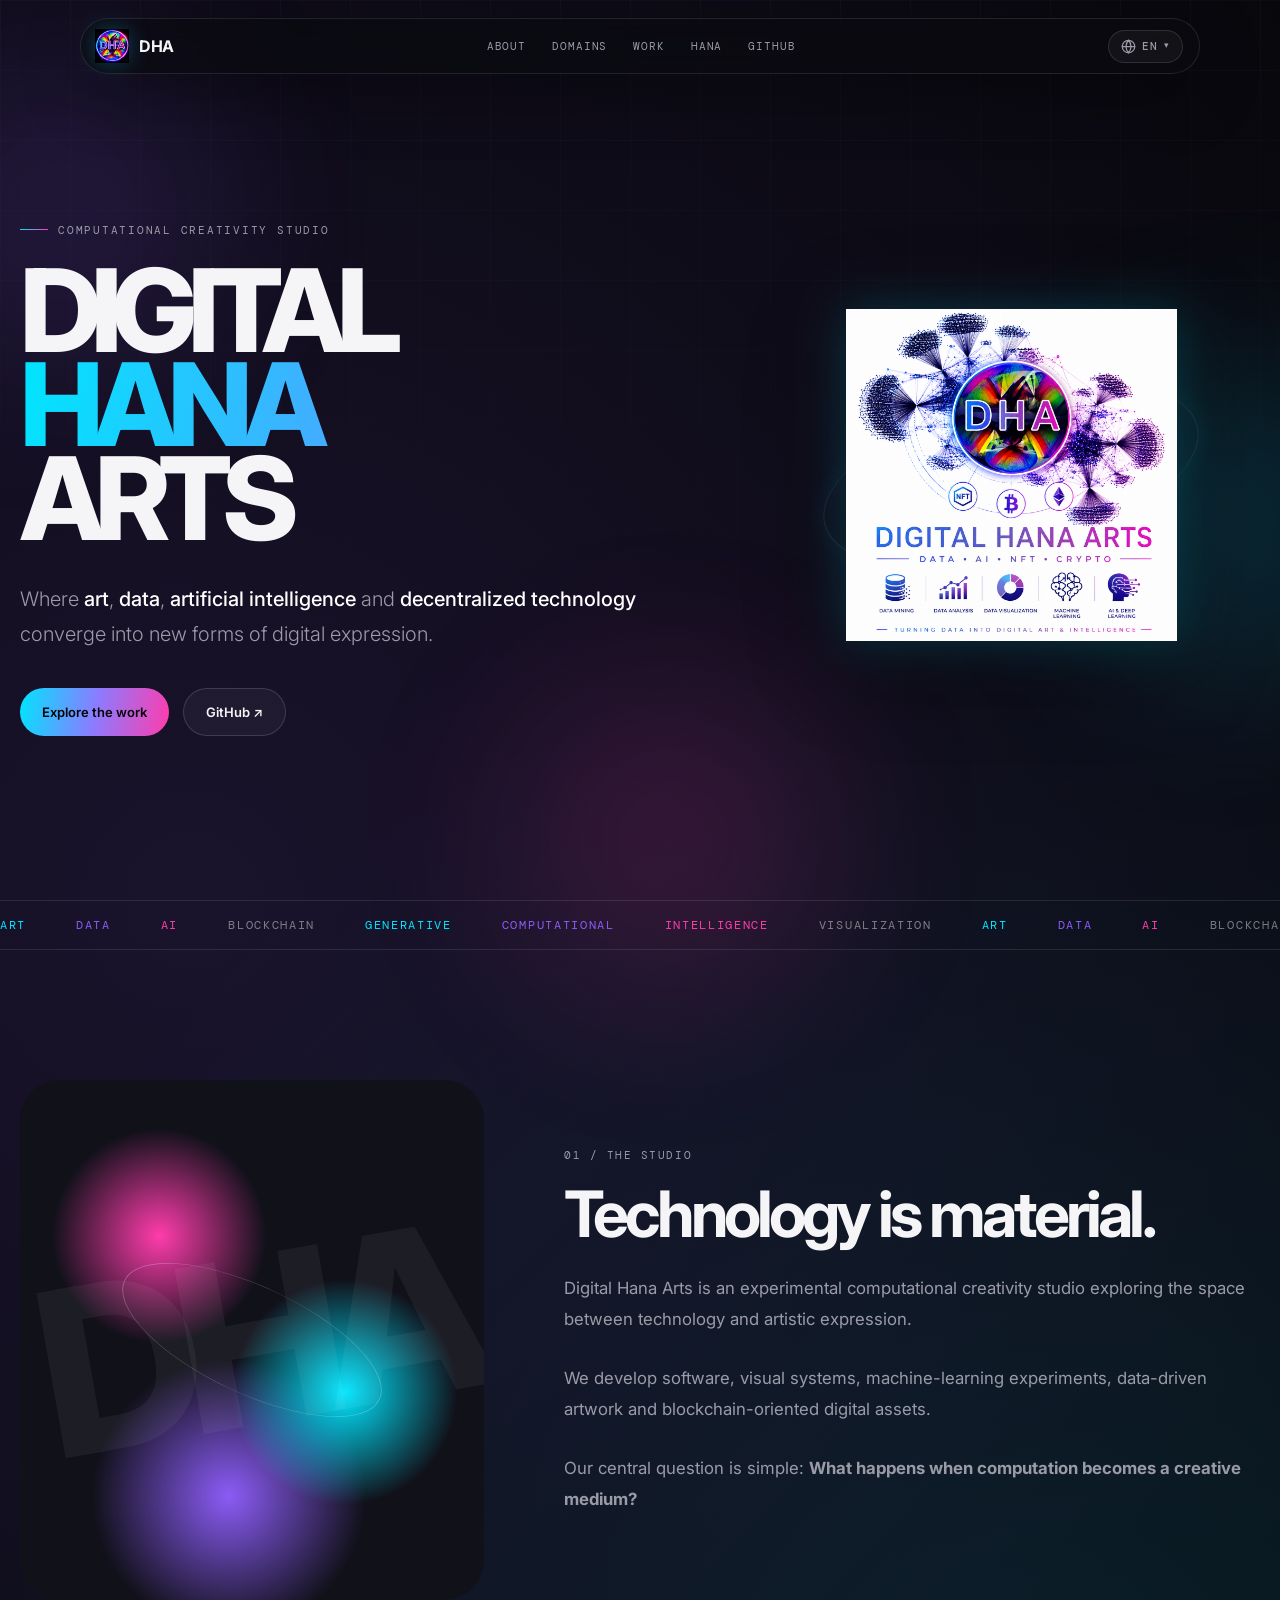
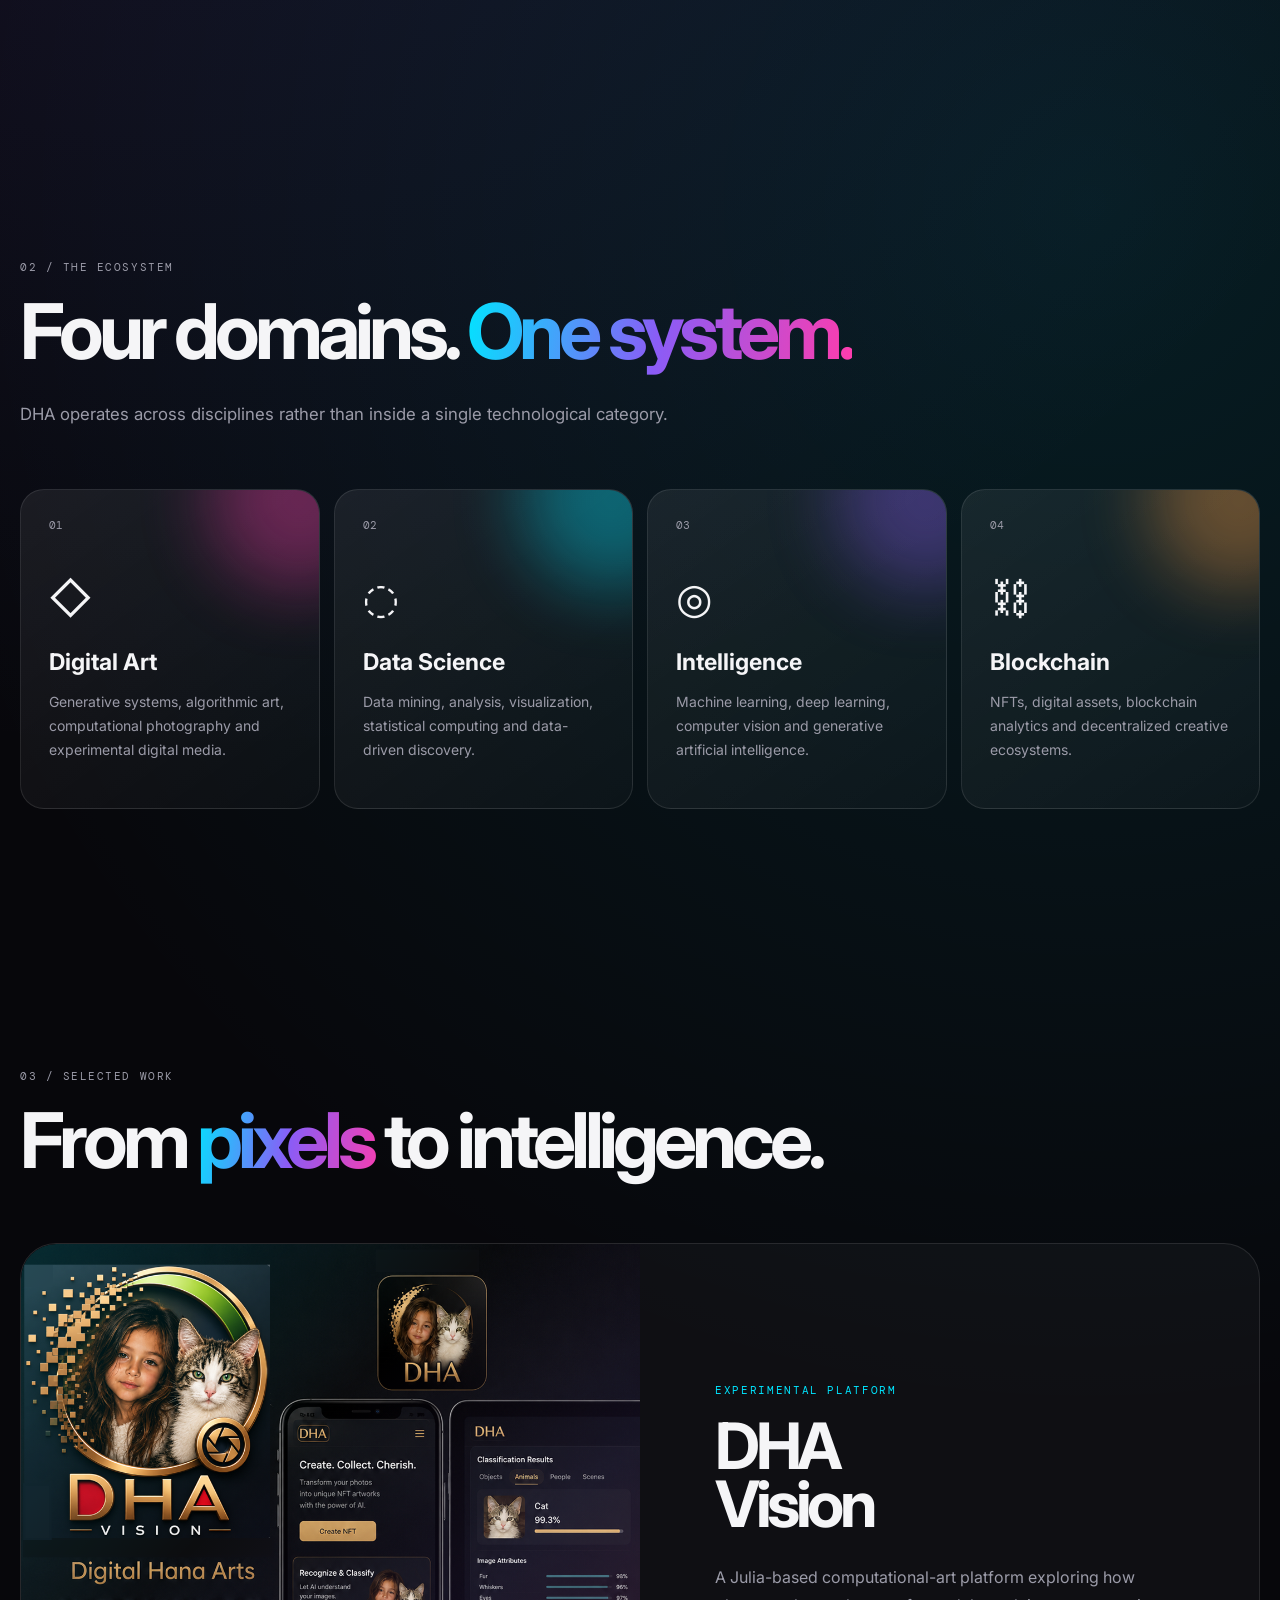
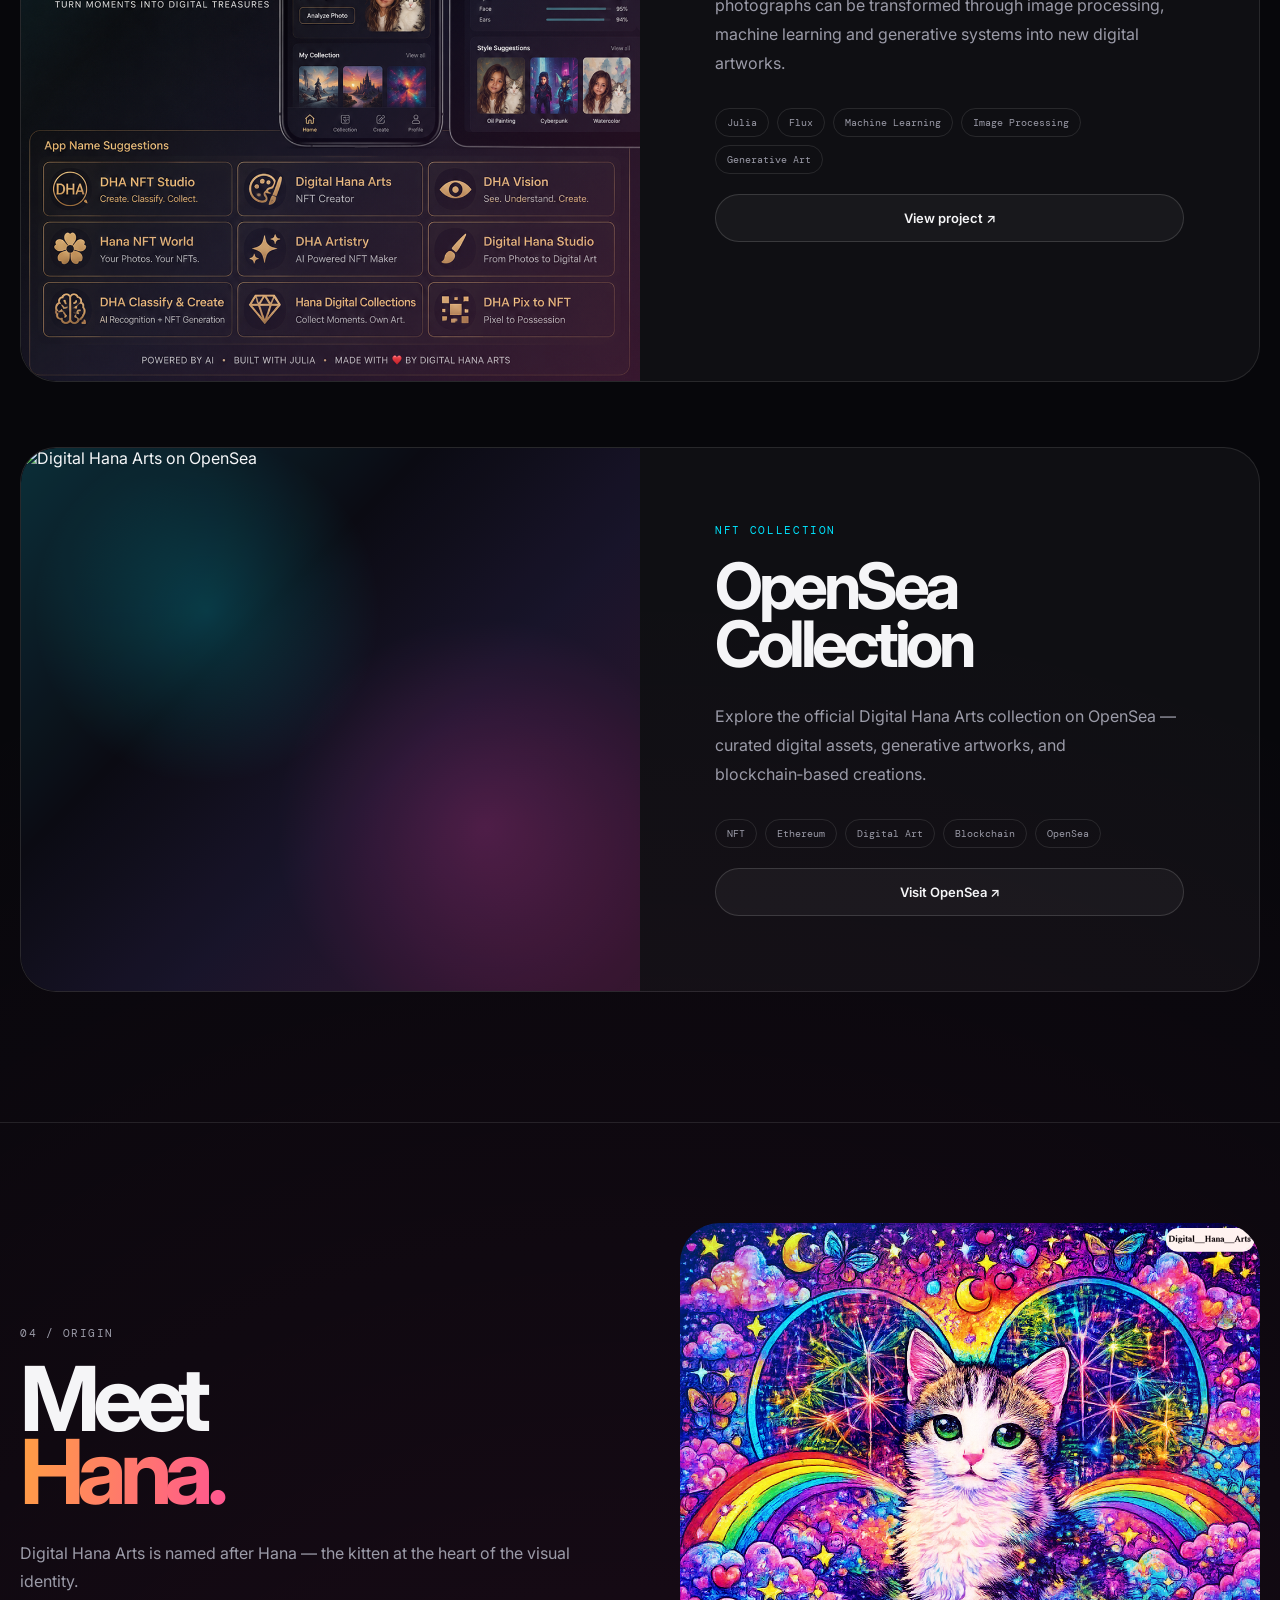
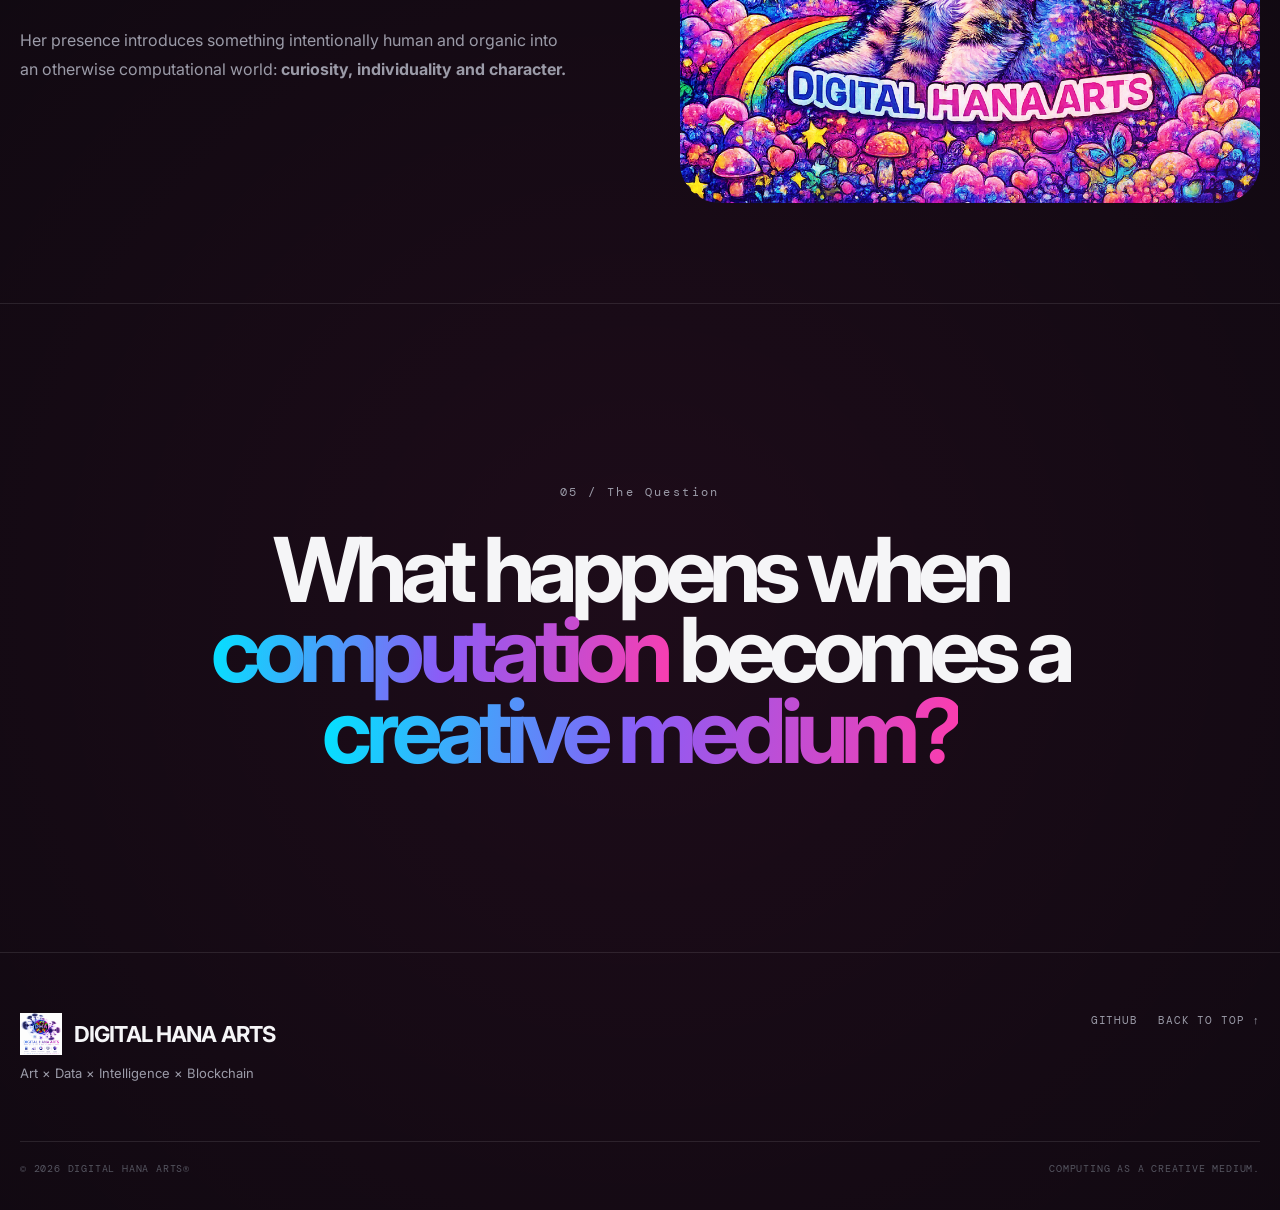
==== index.html @ 88afd53d "Update index.html" ====
<!DOCTYPE html>

<html lang="en">

<head>

    <meta charset="UTF-8">

    <meta
        name="viewport"
        content="width=device-width, initial-scale=1.0"
    >

    <meta
        name="description"
        content="Digital__Hana__Arts® — Computational creativity at the intersection of art, data, artificial intelligence and blockchain."
    >

    <meta
        name="theme-color"
        content="#07070b"
    >

    <meta
        property="og:title"
        content="Digital__Hana__Arts®"
    >

    <meta
        property="og:description"
        content="Art × Data × Intelligence × Blockchain"
    >

    <meta
        property="og:type"
        content="website"
    >

    <meta
        property="og:image"
        content="assets/DHA_logo.png"
    >

    <title>
        Digital__Hana__Arts® — Art × Data × Intelligence
    </title>


    <!-- =====================================================
         FONTS
    ====================================================== -->

    <link
        rel="preconnect"
        href="https://fonts.googleapis.com"
    >

    <link
        rel="preconnect"
        href="https://fonts.gstatic.com"
        crossorigin
    >

    <link
        href="https://fonts.googleapis.com/css2?family=DM+Mono:wght@300;400;500&family=Inter:wght@300;400;500;600;700;800&display=swap"
        rel="stylesheet"
    >


    <style>

        /* =====================================================
           DHA — GLOBAL
        ====================================================== */

        :root {

            --bg: #07070b;
            --bg-soft: #0d0d14;

            --text: #f5f5f7;
            --muted: #9b9ba8;

            --line:
                rgba(255,255,255,.10);

            --cyan: #00e5ff;
            --violet: #8b5cf6;
            --pink: #ff3cac;
            --orange: #ff9f43;

            --radius: 24px;

            --max-width: 1240px;

        }


        * {
            box-sizing: border-box;
        }


        html {
            scroll-behavior: smooth;
        }


        body {

            margin: 0;
            padding: 0;

            background:

                radial-gradient(
                    circle at 15% 15%,
                    rgba(139,92,246,.14),
                    transparent 28%
                ),

                radial-gradient(
                    circle at 85% 30%,
                    rgba(0,229,255,.10),
                    transparent 28%
                ),

                radial-gradient(
                    circle at 50% 90%,
                    rgba(255,60,172,.09),
                    transparent 30%
                ),

                var(--bg);

            color: var(--text);

            font-family:
                "Inter",
                system-ui,
                -apple-system,
                BlinkMacSystemFont,
                "Segoe UI",
                sans-serif;

            overflow-x: hidden;

        }


        a {

            color: inherit;

            text-decoration: none;

        }


        ::selection {

            background: var(--pink);

            color: white;

        }


        /* =====================================================
           AMBIENT GRID
        ====================================================== */

        body::before {

            content: "";

            position: fixed;

            inset: 0;

            pointer-events: none;

            background-image:

                linear-gradient(
                    rgba(255,255,255,.025) 1px,
                    transparent 1px
                ),

                linear-gradient(
                    90deg,
                    rgba(255,255,255,.025) 1px,
                    transparent 1px
                );

            background-size:
                70px 70px;

            mask-image:
                linear-gradient(
                    to bottom,
                    black,
                    transparent 80%
                );

            z-index: -3;

        }


        /* =====================================================
           FLOATING LIGHT
        ====================================================== */

        .orb {

            position: fixed;

            width: 320px;
            height: 320px;

            border-radius: 50%;

            filter: blur(90px);

            opacity: .15;

            pointer-events: none;

            z-index: -2;

        }


        .orb.one {

            background: var(--violet);

            top: 5%;
            left: -100px;

            animation:
                floatOne 14s ease-in-out infinite;

        }


        .orb.two {

            background: var(--cyan);

            top: 40%;
            right: -120px;

            animation:
                floatTwo 18s ease-in-out infinite;

        }


        .orb.three {

            background: var(--pink);

            bottom: -100px;
            left: 40%;

            animation:
                floatThree 16s ease-in-out infinite;

        }


        @keyframes floatOne {

            0%, 100% {
                transform:
                    translate(0, 0);
            }

            50% {
                transform:
                    translate(100px, 80px);
            }

        }


        @keyframes floatTwo {

            0%, 100% {
                transform:
                    translate(0, 0);
            }

            50% {
                transform:
                    translate(-80px, -60px);
            }

        }


        @keyframes floatThree {

            0%, 100% {
                transform:
                    translate(0, 0);
            }

            50% {
                transform:
                    translate(60px, -80px);
            }

        }


        /* =====================================================
           NAVIGATION
        ====================================================== */

        nav {

            position: fixed;

            top: 18px;
            left: 50%;

            transform:
                translateX(-50%);

            width:
                min(
                    calc(100% - 32px),
                    1120px
                );

            display: flex;

            align-items: center;

            gap: 16px;

            padding:
                10px 16px 10px 14px;

            background:
                rgba(10,10,16,.72);

            border:
                1px solid
                rgba(255,255,255,.10);

            backdrop-filter:
                blur(22px);

            -webkit-backdrop-filter:
                blur(22px);

            border-radius:
                999px;

            z-index: 1000;

            box-shadow:
                0 20px 60px
                rgba(0,0,0,.35);

        }


        .nav-brand {

            display: flex;

            align-items: center;

            gap: 10px;

            font-weight: 700;

            letter-spacing:
                -.02em;

            margin-right: auto;   /* pushes brand left, others right */

        }


        .nav-logo {

            width: 34px;
            height: 34px;

            object-fit: contain;

            display: block;

            filter:
                drop-shadow(
                    0 0 10px
                    rgba(0,229,255,.25)
                );

            transition:
                transform .25s ease,
                filter .25s ease;

        }


        .nav-brand:hover
        .nav-logo {

            transform:
                scale(1.08);

            filter:
                drop-shadow(
                    0 0 16px
                    rgba(0,229,255,.45)
                );

        }


        .nav-links {

            display: flex;

            gap: 26px;

            font-family:
                "DM Mono",
                monospace;

            font-size: 11px;

            letter-spacing: .08em;

            text-transform: uppercase;

            color: var(--muted);

        }


        .nav-links a {

            transition:
                color .25s ease,
                transform .25s ease;

        }


        .nav-links a:hover {

            color: white;

            transform:
                translateY(-1px);

        }


        /* ----- Language Switcher ----- */

        .nav-actions {

            display: flex;

            align-items: center;

            gap: 10px;

            margin-left: auto;   /* push to the right */

        }


        .language-switch {

            position: relative;

            display: inline-block;

        }


        .lang-toggle {

            position: absolute;

            opacity: 0;

            width: 0;

            height: 0;

            pointer-events: none;

        }


        .lang-button {

            display: flex;

            align-items: center;

            gap: 6px;

            cursor: pointer;

            padding: 8px 12px;

            border-radius: 999px;

            border: 1px solid rgba(255,255,255,.12);

            background: rgba(255,255,255,.04);

            font-family: "DM Mono", monospace;

            font-size: 11px;

            letter-spacing: .08em;

            color: var(--muted);

            transition:
                border-color .25s ease,
                color .25s ease,
                background .25s ease;

            user-select: none;

        }


        .lang-button:hover {

            border-color: rgba(255,255,255,.28);

            color: white;

            background: rgba(255,255,255,.08);

        }


        .globe-icon {

            width: 15px;

            height: 15px;

            stroke: currentColor;

        }


        .current-lang {

            font-weight: 500;

        }


        .caret {

            font-size: 9px;

            transform: translateY(-1px);

            transition: transform .2s ease;

        }


        .lang-dropdown {

            position: absolute;

            top: calc(100% + 10px);

            right: 0;

            min-width: 160px;

            background: rgba(13,13,20,.95);

            border: 1px solid rgba(255,255,255,.12);

            border-radius: 16px;

            backdrop-filter: blur(20px);

            -webkit-backdrop-filter: blur(20px);

            padding: 8px;

            box-shadow: 0 20px 40px rgba(0,0,0,.45);

            opacity: 0;

            visibility: hidden;

            transform: translateY(-8px);

            transition:
                opacity .25s ease,
                transform .25s ease,
                visibility .25s;

            z-index: 1001;

        }


        .lang-option {

            display: block;

            padding: 10px 14px;

            font-family: "DM Mono", monospace;

            font-size: 11px;

            letter-spacing: .05em;

            color: var(--muted);

            border-radius: 10px;

            transition:
                background .2s ease,
                color .2s ease;

            white-space: nowrap;

        }


        .lang-option:hover {

            background: rgba(255,255,255,.08);

            color: white;

        }


        .lang-option.active {

            color: white;

            background: rgba(0,229,255,.12);

        }


        /* Show dropdown when checkbox is checked or on focus-within */

        .lang-toggle:checked ~ .lang-dropdown,

        .language-switch:focus-within .lang-dropdown {

            opacity: 1;

            visibility: visible;

            transform: translateY(0);

        }


        .lang-toggle:checked + .lang-button .caret {

            transform: translateY(-1px) rotate(180deg);

        }


        /* =====================================================
           CONTAINER
        ====================================================== */

        .container {

            width:
                min(
                    calc(100% - 40px),
                    var(--max-width)
                );

            margin:
                auto;

        }


        /* =====================================================
           HERO
        ====================================================== */

        .hero {

            min-height:
                100vh;

            display:
                flex;

            align-items:
                center;

            position:
                relative;

            padding:
                140px 0
                90px;

        }


        .hero-grid {

            display:
                grid;

            grid-template-columns:
                minmax(0, 1.15fr)
                minmax(320px, .85fr);

            gap:
                70px;

            align-items:
                center;

        }


        .eyebrow {

            display:
                inline-flex;

            align-items:
                center;

            gap:
                10px;

            font-family:
                "DM Mono",
                monospace;

            font-size:
                11px;

            letter-spacing:
                .16em;

            text-transform:
                uppercase;

            color:
                var(--muted);

            margin-bottom:
                26px;

        }


        .eyebrow::before {

            content: "";

            width:
                28px;

            height:
                1px;

            background:

                linear-gradient(
                    90deg,
                    var(--cyan),
                    var(--pink)
                );

        }


        .hero h1 {

            margin: 0;

            font-size:
                clamp(4rem, 9vw, 8.5rem);

            line-height:
                .82;

            letter-spacing:
                -.085em;

            font-weight:
                800;

        }


        .hero h1 span {

            display:
                block;

        }


        .hero h1 .gradient {

            background:

                linear-gradient(
                    100deg,
                    var(--cyan),
                    #7c7cff 35%,
                    var(--pink) 70%,
                    var(--orange)
                );

            background-size:
                250% auto;

            -webkit-background-clip:
                text;

            background-clip:
                text;

            color:
                transparent;

            animation:
                gradientMove 8s ease infinite;

        }


        @keyframes gradientMove {

            0%, 100% {
                background-position:
                    0% 50%;
            }

            50% {
                background-position:
                    100% 50%;
            }

        }


        .hero-copy {

            max-width:
                650px;

            margin-top:
                36px;

            color:
                var(--muted);

            font-size:
                clamp(1rem, 1.6vw, 1.25rem);

            line-height:
                1.75;

            font-weight:
                300;

        }


        .hero-copy strong {

            color:
                white;

            font-weight:
                500;

        }


        .hero-actions {

            display:
                flex;

            gap:
                14px;

            margin-top:
                36px;

            flex-wrap:
                wrap;

        }


        .button {

            display:
                inline-flex;

            align-items:
                center;

            justify-content:
                center;

            min-height:
                48px;

            padding:
                0 22px;

            border-radius:
                999px;

            border:
                1px solid
                rgba(255,255,255,.14);

            font-size:
                13px;

            font-weight:
                600;

            transition:
                transform .25s ease,
                border-color .25s ease,
                background .25s ease;

        }


        .button:hover {

            transform:
                translateY(-3px);

            border-color:
                rgba(255,255,255,.35);

        }


        .button.primary {

            color:
                #050507;

            background:

                linear-gradient(
                    100deg,
                    var(--cyan),
                    #8b7cff,
                    var(--pink)
                );

            border:
                none;

        }


        .button.secondary {

            background:
                rgba(255,255,255,.04);

        }


        /* =====================================================
           HERO LOGO
        ====================================================== */

        .hero-art {

            min-height:
                520px;

            position:
                relative;

            display:
                flex;

            align-items:
                center;

            justify-content:
                center;

        }


        .hero-logo-wrapper {

            position:
                relative;

            width:
                min(
                    460px,
                    78vw
                );

            aspect-ratio:
                1;

            display:
                grid;

            place-items:
                center;

        }


        .hero-logo-wrapper::before {

            content: "";

            position:
                absolute;

            width:
                78%;

            height:
                78%;

            border-radius:
                50%;

            background:

                radial-gradient(
                    circle,
                    rgba(0,229,255,.18),
                    rgba(139,92,246,.10) 40%,
                    transparent 70%
                );

            filter:
                blur(35px);

            animation:
                logoGlow 7s ease-in-out infinite;

        }


        .hero-logo-wrapper::after {

            content: "";

            position:
                absolute;

            inset:
                8%;

            border:
                1px solid
                rgba(255,255,255,.10);

            border-radius:
                50%;

            transform:
                rotate(-15deg)
                scaleY(.42);

            box-shadow:

                0 0 40px
                rgba(0,229,255,.08),

                inset 0 0 30px
                rgba(255,255,255,.025);

            animation:
                logoOrbit 12s linear infinite;

        }


        .hero-logo {

            position:
                relative;

            z-index:
                3;

            width:
                72%;

            height:
                72%;

            object-fit:
                contain;

            display:
                block;

            filter:

                drop-shadow(
                    0 0 25px
                    rgba(0,229,255,.20)
                )

                drop-shadow(
                    0 20px 45px
                    rgba(0,0,0,.45)
                );

            animation:
                logoFloat 7s ease-in-out infinite;

            transition:
                transform .5s ease,
                filter .5s ease;

        }


        .hero-logo-wrapper:hover
        .hero-logo {

            transform:
                scale(1.045);

            filter:

                drop-shadow(
                    0 0 35px
                    rgba(0,229,255,.35)
                )

                drop-shadow(
                    0 25px 55px
                    rgba(0,0,0,.50)
                );

        }


        @keyframes logoFloat {

            0%, 100% {

                transform:
                    translateY(0)
                    rotate(0deg);

            }

            50% {

                transform:
                    translateY(-12px)
                    rotate(1deg);

            }

        }


        @keyframes logoGlow {

            0%, 100% {

                transform:
                    scale(.92);

                opacity:
                    .65;

            }

            50% {

                transform:
                    scale(1.06);

                opacity:
                    1;

            }

        }


        @keyframes logoOrbit {

            0% {

                transform:
                    rotate(-15deg)
                    scaleY(.42);

            }

            50% {

                transform:
                    rotate(15deg)
                    scaleY(.42);

            }

            100% {

                transform:
                    rotate(-15deg)
                    scaleY(.42);

            }

        }


        /* =====================================================
           MARQUEE
        ====================================================== */

        .marquee {

            overflow:
                hidden;

            border-top:
                1px solid
                var(--line);

            border-bottom:
                1px solid
                var(--line);

            padding:
                16px 0;

            color:
                rgba(255,255,255,.45);

            font-family:
                "DM Mono",
                monospace;

            font-size:
                12px;

            letter-spacing:
                .14em;

            text-transform:
                uppercase;

            white-space:
                nowrap;

        }


        .marquee-track {

            display:
                inline-flex;

            gap:
                50px;

            animation:
                marquee 28s linear infinite;

        }


        .marquee-track
        span:nth-child(4n+1) {

            color:
                var(--cyan);

        }


        .marquee-track
        span:nth-child(4n+2) {

            color:
                var(--violet);

        }


        .marquee-track
        span:nth-child(4n+3) {

            color:
                var(--pink);

        }


        @keyframes marquee {

            to {

                transform:
                    translateX(-50%);

            }

        }


        /* =====================================================
           SECTION
        ====================================================== */

        section {

            padding:
                130px 0;

        }


        .section-label {

            font-family:
                "DM Mono",
                monospace;

            color:
                var(--muted);

            font-size:
                11px;

            letter-spacing:
                .14em;

            text-transform:
                uppercase;

            margin-bottom:
                22px;

        }


        .section-title {

            margin:
                0;

            max-width:
                900px;

            font-size:
                clamp(2.7rem, 6vw, 5.8rem);

            line-height:
                .95;

            letter-spacing:
                -.065em;

        }


        .section-title .gradient {

            background:

                linear-gradient(
                    100deg,
                    var(--cyan),
                    var(--violet),
                    var(--pink)
                );

            -webkit-background-clip:
                text;

            background-clip:
                text;

            color:
                transparent;

        }


        .section-intro {

            max-width:
                700px;

            margin-top:
                30px;

            color:
                var(--muted);

            line-height:
                1.8;

            font-size:
                1.05rem;

        }


        /* =====================================================
           DOMAIN CARDS
        ====================================================== */

        .domains {

            display:
                grid;

            grid-template-columns:
                repeat(4, 1fr);

            gap:
                14px;

            margin-top:
                60px;

        }


        .domain {

            min-height:
                320px;

            padding:
                28px;

            border:
                1px solid
                var(--line);

            border-radius:
                var(--radius);

            background:

                linear-gradient(
                    145deg,
                    rgba(255,255,255,.07),
                    rgba(255,255,255,.025)
                );

            position:
                relative;

            overflow:
                hidden;

            transition:
                transform .35s ease,
                border-color .35s ease;

        }


        .domain:hover {

            transform:
                translateY(-10px)
                rotate(-.5deg);

            border-color:
                rgba(255,255,255,.28);

        }


        .domain::before {

            content:
                "";

            position:
                absolute;

            width:
                180px;

            height:
                180px;

            border-radius:
                50%;

            top:
                -80px;

            right:
                -70px;

            filter:
                blur(35px);

            opacity:
                .35;

        }


        .domain.art::before {
            background:
                var(--pink);
        }


        .domain.data::before {
            background:
                var(--cyan);
        }


        .domain.ai::before {
            background:
                var(--violet);
        }


        .domain.chain::before {
            background:
                var(--orange);
        }


        .domain-number {

            font-family:
                "DM Mono",
                monospace;

            font-size:
                11px;

            color:
                var(--muted);

        }


        .domain-symbol {

            font-size:
                42px;

            margin:
                40px 0 25px;

        }


        .domain h3 {

            margin:
                0 0 12px;

            font-size:
                23px;

        }


        .domain p {

            color:
                var(--muted);

            font-size:
                14px;

            line-height:
                1.7;

        }


        /* =====================================================
           ABOUT
        ====================================================== */

        .about-grid {

            display:
                grid;

            grid-template-columns:
                .8fr 1.2fr;

            gap:
                80px;

            align-items:
                center;

        }


        .about-visual {

            min-height:
                520px;

            border-radius:
                40px;

            position:
                relative;

            overflow:
                hidden;

            background:

                radial-gradient(
                    circle at 30% 30%,
                    var(--pink),
                    transparent 22%
                ),

                radial-gradient(
                    circle at 70% 60%,
                    var(--cyan),
                    transparent 25%
                ),

                radial-gradient(
                    circle at 45% 80%,
                    var(--violet),
                    transparent 28%
                ),

                #11111a;

        }


        .about-visual::before {

            content:
                "DHA";

            position:
                absolute;

            inset:
                0;

            display:
                grid;

            place-items:
                center;

            font-size:
                clamp(
                    7rem,
                    18vw,
                    15rem
                );

            font-weight:
                800;

            letter-spacing:
                -.1em;

            color:
                rgba(255,255,255,.05);

            transform:
                rotate(-10deg);

        }


        .about-visual::after {

            content:
                "";

            position:
                absolute;

            width:
                280px;

            height:
                280px;

            border:
                1px solid
                rgba(255,255,255,.25);

            border-radius:
                50%;

            top:
                50%;

            left:
                50%;

            transform:
                translate(-50%,-50%)
                rotate(25deg)
                scaleY(.38);

        }


        .about-text h2 {

            font-size:
                clamp(
                    2.5rem,
                    5vw,
                    5rem
                );

            line-height:
                .95;

            letter-spacing:
                -.06em;

            margin:
                0;

        }


        .about-text p {

            color:
                var(--muted);

            font-size:
                1.05rem;

            line-height:
                1.85;

            margin-top:
                28px;

        }


        /* =====================================================
           PROJECT / DHA VISION
        ====================================================== */

        .project {

            margin-top:
                65px;

            display:
                grid;

            grid-template-columns:
                1fr 1fr;

            min-height:
                520px;

            border:
                1px solid
                var(--line);

            border-radius:
                36px;

            overflow:
                hidden;

            background:
                rgba(255,255,255,.035);

        }


        .project-visual {

            position:
                relative;

            min-height:
                520px;

            display:
                flex;

            align-items:
                center;

            justify-content:
                center;

            overflow:
                hidden;

            background:

                radial-gradient(
                    circle at 30% 30%,
                    rgba(0,229,255,.20),
                    transparent 30%
                ),

                radial-gradient(
                    circle at 75% 70%,
                    rgba(255,60,172,.20),
                    transparent 35%
                ),

                #0b0b13;

        }


        .project-visual img {

            width:
                100%;

            height:
                100%;

            object-fit:
                cover;

            display:
                block;

            transition:
                transform .7s ease,
                filter .7s ease;

        }


        .project-visual::before {

            content:
                "";

            position:
                absolute;

            inset:
                0;

            background:

                linear-gradient(
                    135deg,
                    rgba(0,229,255,.16),
                    transparent 35%,
                    rgba(139,92,246,.10) 60%,
                    rgba(255,60,172,.18)
                );

            mix-blend-mode:
                screen;

            z-index:
                1;

            pointer-events:
                none;

        }


        .project-visual::after {

            content:
                "";

            position:
                absolute;

            inset:
                0;

            background:

                repeating-linear-gradient(
                    0deg,
                    transparent 0px,
                    transparent 5px,
                    rgba(255,255,255,.025) 6px
                );

            opacity:
                .35;

            z-index:
                2;

            pointer-events:
                none;

        }


        .project:hover
        .project-visual img {

            transform:
                scale(1.035);

            filter:
                saturate(1.08)
                contrast(1.04);

        }


        .project-info {

            padding:
                clamp(
                    35px,
                    6vw,
                    75px
                );

            display:
                flex;

            flex-direction:
                column;

            justify-content:
                center;

        }


        .project-tag {

            font-family:
                "DM Mono",
                monospace;

            font-size:
                11px;

            color:
                var(--cyan);

            text-transform:
                uppercase;

            letter-spacing:
                .15em;

            margin-bottom:
                20px;

        }


        .project-info h3 {

            margin:
                0;

            font-size:
                clamp(
                    2.5rem,
                    5vw,
                    4.8rem
                );

            letter-spacing:
                -.07em;

            line-height:
                .9;

        }


        .project-info p {

            color:
                var(--muted);

            line-height:
                1.8;

            margin:
                30px 0;

        }


        .tech {

            display:
                flex;

            gap:
                8px;

            flex-wrap:
                wrap;

        }


        .tech span {

            border:
                1px solid
                var(--line);

            padding:
                7px 11px;

            border-radius:
                999px;

            color:
                var(--muted);

            font-family:
                "DM Mono",
                monospace;

            font-size:
                10px;

        }


        /* =====================================================
           HANA
        ====================================================== */

        .hana {

            position:
                relative;

            overflow:
                hidden;

            padding:
                100px 0;

            border-top:
                1px solid
                var(--line);

            border-bottom:
                1px solid
                var(--line);

        }


        .hana-grid {

            display:
                grid;

            grid-template-columns:
                1fr 1fr;

            gap:
                80px;

            align-items:
                center;

        }


        .hana-copy h2 {

            font-size:
                clamp(
                    3rem,
                    7vw,
                    7rem
                );

            line-height:
                .82;

            letter-spacing:
                -.08em;

            margin:
                0;

        }


        .hana-copy h2 span {

            display:
                block;

        }


        .hana-copy h2
        .hana-gradient {

            background:

                linear-gradient(
                    100deg,
                    var(--orange),
                    var(--pink),
                    var(--violet)
                );

            -webkit-background-clip:
                text;

            background-clip:
                text;

            color:
                transparent;

        }


        .hana-copy p {

            color:
                var(--muted);

            max-width:
                550px;

            line-height:
                1.8;

            margin-top:
                30px;

        }


        .hana-image {

            min-height:
                480px;

            border-radius:
                40px;

            position:
                relative;

            overflow:
                hidden;

            background:

                linear-gradient(
                    145deg,
                    #171721,
                    #0c0c12
                );

        }


        .hana-image::before {

            content:
                "";

            position:
                absolute;

            inset:
                0;

            background:

                linear-gradient(
                    135deg,
                    rgba(0,229,255,.15),
                    transparent 35%,
                    rgba(255,60,172,.15)
                );

            z-index:
                1;

            pointer-events:
                none;

        }


        .hana-image img {

            width:
                100%;

            height:
                100%;

            object-fit:
                cover;

            display:
                block;

            filter:
                saturate(.9)
                contrast(1.05);

        }


        /* =====================================================
           PHILOSOPHY
        ====================================================== */

        .philosophy {

            text-align:
                center;

            padding:
                180px 0;

        }


        .philosophy-mark {

            font-family:
                "DM Mono",
                monospace;

            font-size:
                12px;

            color:
                var(--muted);

            letter-spacing:
                .2em;

            margin-bottom:
                30px;

        }


        .philosophy h2 {

            margin:
                auto;

            max-width:
                1100px;

            font-size:
                clamp(
                    3rem,
                    7vw,
                    7rem
                );

            line-height:
                .9;

            letter-spacing:
                -.075em;

        }


        .philosophy h2 span {

            background:

                linear-gradient(
                    100deg,
                    var(--cyan),
                    var(--violet),
                    var(--pink)
                );

            -webkit-background-clip:
                text;

            background-clip:
                text;

            color:
                transparent;

        }


        /* =====================================================
           FOOTER
        ====================================================== */

        footer {

            border-top:
                1px solid
                var(--line);

            padding:
                60px 0 35px;

        }


        .footer-grid {

            display:
                flex;

            justify-content:
                space-between;

            align-items:
                flex-start;

            gap:
                40px;

        }


        .footer-brand {

            display:
                flex;

            align-items:
                center;

            gap:
                12px;

            font-size:
                22px;

            font-weight:
                700;

            letter-spacing:
                -.04em;

        }


        .footer-logo {

            width:
                42px;

            height:
                42px;

            object-fit:
                contain;

            display:
                block;

        }


        .footer-sub {

            color:
                var(--muted);

            margin-top:
                10px;

            font-size:
                13px;

        }


        .footer-links {

            display:
                flex;

            gap:
                20px;

            font-family:
                "DM Mono",
                monospace;

            font-size:
                11px;

            text-transform:
                uppercase;

            letter-spacing:
                .08em;

            color:
                var(--muted);

        }


        .footer-links a:hover {

            color:
                white;

        }


        .copyright {

            margin-top:
                60px;

            padding-top:
                20px;

            border-top:
                1px solid
                var(--line);

            display:
                flex;

            justify-content:
                space-between;

            color:
                #555560;

            font-family:
                "DM Mono",
                monospace;

            font-size:
                10px;

            letter-spacing:
                .08em;

            text-transform:
                uppercase;

        }


        /* =====================================================
           RESPONSIVE — TABLET
        ====================================================== */

        @media (max-width: 900px) {

            .nav-links {
                display:
                    none;
            }

            /* Keep language switcher visible */
            .nav-actions {
                margin-left: auto; /* already set, but ensure */
            }

            .hero-grid,
            .about-grid,
            .hana-grid,
            .project {

                grid-template-columns:
                    1fr;

            }


            .hero {

                padding-top:
                    130px;

            }


            .hero-art {

                min-height:
                    430px;

                order:
                    -1;

            }


            .hero-logo-wrapper {

                width:
                    min(
                        400px,
                        72vw
                    );

            }


            .domains {

                grid-template-columns:
                    repeat(2, 1fr);

            }


            .project-visual {

                min-height:
                    420px;

            }


            .hana-image {

                min-height:
                    400px;

            }

        }


        /* =====================================================
           RESPONSIVE — MOBILE
        ====================================================== */

        @media (max-width: 600px) {

            .container {

                width:
                    min(
                        calc(100% - 28px),
                        var(--max-width)
                    );

            }


            section {

                padding:
                    90px 0;

            }


            .hero {

                padding:
                    120px 0
                    70px;

            }


            .hero-grid {

                gap:
                    30px;

            }


            .hero-art {

                min-height:
                    320px;

            }


            .hero-logo-wrapper {

                width:
                    min(
                        310px,
                        80vw
                    );

            }


            .hero-logo {

                width:
                    70%;

                height:
                    70%;

            }


            .hero h1 {

                font-size:
                    4rem;

            }


            .hero-copy {

                font-size:
                    1rem;

            }


            .domains {

                grid-template-columns:
                    1fr;

            }


            .domain {

                min-height:
                    260px;

            }


            .project-visual {

                min-height:
                    340px;

            }


            .hana-image {

                min-height:
                    340px;

            }


            .footer-grid,
            .copyright {

                flex-direction:
                    column;

            }


            .footer-links {

                flex-wrap:
                    wrap;

            }

            /* Adjust language switcher for smaller screens */
            .lang-button {
                padding: 7px 10px;
            }

            .lang-dropdown {
                right: 0;
                min-width: 140px;
            }
        }


        /* =====================================================
           ACCESSIBILITY
        ====================================================== */

        @media (prefers-reduced-motion: reduce) {

            html {
                scroll-behavior:
                    auto;
            }

            *,
            *::before,
            *::after {

                animation-duration:
                    0.01ms !important;

                animation-iteration-count:
                    1 !important;

                transition-duration:
                    0.01ms !important;

            }

        }

    </style>

</head>


<body>


    <!-- =====================================================
         AMBIENT BACKGROUND
    ====================================================== -->

    <div class="orb one"></div>

    <div class="orb two"></div>

    <div class="orb three"></div>


    <!-- =====================================================
         NAVIGATION
    ====================================================== -->

    <nav>

        <a
            href="#top"
            class="nav-brand"
        >

            <img
                src="assets/DHA_logo_h.png"
                alt="Digital__Hana__Arts® logo"
                class="nav-logo"
            >

            <span>
                DHA
            </span>

        </a>


        <div class="nav-links">

            <a href="#about">
                About
            </a>

            <a href="#domains">
                Domains
            </a>

            <a href="#work">
                Work
            </a>

            <a href="#hana">
                Hana
            </a>

            <a
                href="https://github.com/DigitalHanaArts"
                target="_blank"
                rel="noopener noreferrer"
            >
                GitHub
            </a>

        </div>


        <!-- Language Switcher -->
        <div class="nav-actions">

            <div class="language-switch">

                <input type="checkbox" id="lang-toggle" class="lang-toggle" aria-label="Toggle language menu">

                <label for="lang-toggle" class="lang-button" role="button" aria-haspopup="true" aria-expanded="false">
                    <svg class="globe-icon" viewBox="0 0 24 24" width="15" height="15" fill="none" stroke="currentColor" stroke-width="2" stroke-linecap="round" stroke-linejoin="round">
                        <circle cx="12" cy="12" r="10"></circle>
                        <line x1="2" y1="12" x2="22" y2="12"></line>
                        <path d="M12 2a15.3 15.3 0 0 1 4 10 15.3 15.3 0 0 1-4 10 15.3 15.3 0 0 1-4-10 15.3 15.3 0 0 1 4-10z"></path>
                    </svg>
                    <span class="current-lang">EN</span>
                    <span class="caret">▾</span>
                </label>

                <div class="lang-dropdown" role="menu">
                    <a href="https://alibavarci.github.io/dha/" class="lang-option active" role="menuitem" aria-current="page">English</a>
                    <a href="https://digitalhanaarts.github.io/dha-per/" class="lang-option" role="menuitem">فارسی</a>
                    <a href="https://digitalhanaarts.github.io/it_dha/" class="lang-option" role="menuitem">Italiano</a>
                    <a href="https://digitalhanaarts.github.io/dha_ar/" class="lang-option" role="menuitem">العربية</a>
                </div>

            </div>

        </div>

    </nav>


    <!-- =====================================================
         HERO
    ====================================================== -->

    <main id="top">

        <section class="hero">

            <div class="container">

                <div class="hero-grid">


                    <div>

                        <div class="eyebrow">
                            Computational Creativity Studio
                        </div>


                        <h1>

                            <span>
                                DIGITAL
                            </span>

                            <span class="gradient">
                                HANA
                            </span>

                            <span>
                                ARTS
                            </span>

                        </h1>


                        <p class="hero-copy">

                            Where
                            <strong>art</strong>,
                            <strong>data</strong>,
                            <strong>artificial intelligence</strong>
                            and
                            <strong>decentralized technology</strong>
                            converge into new forms of digital expression.

                        </p>


                        <div class="hero-actions">

                            <a
                                href="#work"
                                class="button primary"
                            >
                                Explore the work
                            </a>


                            <a
                                href="https://github.com/DigitalHanaArts"
                                target="_blank"
                                rel="noopener noreferrer"
                                class="button secondary"
                            >
                                GitHub ↗
                            </a>

                        </div>

                    </div>


                    <div class="hero-art">

                        <div class="hero-logo-wrapper">

                            <img
                                src="assets/DHA_logo.png"
                                alt="Digital__Hana__Arts®"
                                class="hero-logo"
                            >

                        </div>

                    </div>


                </div>

            </div>

        </section>


        <!-- =================================================
             MARQUEE
        ================================================== -->

        <div class="marquee">

            <div class="marquee-track">

                <span>ART</span>
                <span>DATA</span>
                <span>AI</span>
                <span>BLOCKCHAIN</span>
                <span>GENERATIVE</span>
                <span>COMPUTATIONAL</span>
                <span>INTELLIGENCE</span>
                <span>VISUALIZATION</span>

                <span>ART</span>
                <span>DATA</span>
                <span>AI</span>
                <span>BLOCKCHAIN</span>
                <span>GENERATIVE</span>
                <span>COMPUTATIONAL</span>
                <span>INTELLIGENCE</span>
                <span>VISUALIZATION</span>

            </div>

        </div>


        <!-- =================================================
             ABOUT
        ================================================== -->

        <section id="about">

            <div class="container">

                <div class="about-grid">


                    <div class="about-visual"></div>


                    <div class="about-text">

                        <div class="section-label">
                            01 / The Studio
                        </div>


                        <h2>

                            Technology is

                            <span class="gradient">
                                material.
                            </span>

                        </h2>


                        <p>

                            Digital Hana Arts is an experimental
                            computational creativity studio exploring
                            the space between technology and artistic
                            expression.

                        </p>


                        <p>

                            We develop software, visual systems,
                            machine-learning experiments, data-driven
                            artwork and blockchain-oriented digital
                            assets.

                        </p>


                        <p>

                            Our central question is simple:

                            <strong>
                                What happens when computation becomes
                                a creative medium?
                            </strong>

                        </p>

                    </div>


                </div>

            </div>

        </section>


        <!-- =================================================
             DOMAINS
        ================================================== -->

        <section id="domains">

            <div class="container">

                <div class="section-label">
                    02 / The Ecosystem
                </div>


                <h2 class="section-title">

                    Four domains.

                    <span class="gradient">
                        One system.
                    </span>

                </h2>


                <p class="section-intro">

                    DHA operates across disciplines rather than
                    inside a single technological category.

                </p>


                <div class="domains">


                    <article class="domain art">

                        <div class="domain-number">
                            01
                        </div>


                        <div class="domain-symbol">
                            ◇
                        </div>


                        <h3>
                            Digital Art
                        </h3>


                        <p>
                            Generative systems, algorithmic art,
                            computational photography and
                            experimental digital media.
                        </p>

                    </article>


                    <article class="domain data">

                        <div class="domain-number">
                            02
                        </div>


                        <div class="domain-symbol">
                            ◌
                        </div>


                        <h3>
                            Data Science
                        </h3>


                        <p>
                            Data mining, analysis, visualization,
                            statistical computing and
                            data-driven discovery.
                        </p>

                    </article>


                    <article class="domain ai">

                        <div class="domain-number">
                            03
                        </div>


                        <div class="domain-symbol">
                            ◎
                        </div>


                        <h3>
                            Intelligence
                        </h3>


                        <p>
                            Machine learning, deep learning,
                            computer vision and generative
                            artificial intelligence.
                        </p>

                    </article>


                    <article class="domain chain">

                        <div class="domain-number">
                            04
                        </div>


                        <div class="domain-symbol">
                            ⛓
                        </div>


                        <h3>
                            Blockchain
                        </h3>


                        <p>
                            NFTs, digital assets, blockchain
                            analytics and decentralized
                            creative ecosystems.
                        </p>

                    </article>


                </div>

            </div>

        </section>


        <!-- =================================================
             WORK
        ================================================== -->

        <section id="work">

            <div class="container">

                <div class="section-label">
                    03 / Selected Work
                </div>


                <h2 class="section-title">

                    From

                    <span class="gradient">
                        pixels
                    </span>

                    to intelligence.

                </h2>


                <!-- First Project: DHA Vision -->
                <div class="project">

                    <div class="project-visual">

                        <img
                            src="assets/DHA_Vision.png"
                            alt="DHA Vision — Digital__Hana__Arts®"
                            loading="lazy"
                        >

                    </div>


                    <div class="project-info">

                        <div class="project-tag">
                            Experimental Platform
                        </div>


                        <h3>
                            DHA<br>
                            Vision
                        </h3>


                        <p>

                            A Julia-based computational-art
                            platform exploring how photographs can
                            be transformed through image processing,
                            machine learning and generative systems
                            into new digital artworks.

                        </p>


                        <div class="tech">

                            <span>
                                Julia
                            </span>

                            <span>
                                Flux
                            </span>

                            <span>
                                Machine Learning
                            </span>

                            <span>
                                Image Processing
                            </span>

                            <span>
                                Generative Art
                            </span>

                        </div>


                        <br>


                        <a
                            href="https://github.com/DigitalHanaArts/DHA-Vision"
                            target="_blank"
                            rel="noopener noreferrer"
                            class="button secondary"
                        >
                            View project ↗
                        </a>

                    </div>

                </div>


                <!-- Second Project: OpenSea Collection -->
                <div class="project">

                    <div class="project-visual">

                        <img
                            src="assets/opensea.io.jpeg"
                            alt="Digital Hana Arts on OpenSea"
                            loading="lazy"
                        >

                    </div>


                    <div class="project-info">

                        <div class="project-tag">
                            NFT Collection
                        </div>


                        <h3>
                            OpenSea<br>
                            Collection
                        </h3>


                        <p>

                            Explore the official Digital Hana Arts
                            collection on OpenSea — curated digital
                            assets, generative artworks, and
                            blockchain‑based creations.

                        </p>


                        <div class="tech">

                            <span>
                                NFT
                            </span>

                            <span>
                                Ethereum
                            </span>

                            <span>
                                Digital Art
                            </span>

                            <span>
                                Blockchain
                            </span>

                            <span>
                                OpenSea
                            </span>

                        </div>


                        <br>


                        <a
                            href="https://opensea.io/Digital__Hana__Arts"
                            target="_blank"
                            rel="noopener noreferrer"
                            class="button secondary"
                        >
                            Visit OpenSea ↗
                        </a>

                    </div>

                </div>

            </div>

        </section>


        <!-- =================================================
             HANA
        ================================================== -->

        <section
            id="hana"
            class="hana"
        >

            <div class="container">

                <div class="hana-grid">


                    <div class="hana-copy">

                        <div class="section-label">
                            04 / Origin
                        </div>


                        <h2>

                            <span>
                                Meet
                            </span>

                            <span class="hana-gradient">
                                Hana.
                            </span>

                        </h2>


                        <p>

                            Digital Hana Arts is named after Hana —
                            the kitten at the heart of the visual
                            identity.

                        </p>


                        <p>

                            Her presence introduces something
                            intentionally human and organic into an
                            otherwise computational world:

                            <strong>
                                curiosity, individuality and
                                character.
                            </strong>

                        </p>

                    </div>


                    <div class="hana-image">

                        <img
                            src="assets/Hana_the_kitten.jpeg"
                            alt="Hana the kitten"
                            loading="lazy"
                        >

                    </div>


                </div>

            </div>

        </section>


        <!-- =================================================
             PHILOSOPHY
        ================================================== -->

        <section class="philosophy">

            <div class="container">


                <div class="philosophy-mark">
                    05 / The Question
                </div>


                <h2>

                    What happens when

                    <span>
                        computation
                    </span>

                    becomes a

                    <span>
                        creative medium?
                    </span>

                </h2>


            </div>

        </section>


    </main>


    <!-- =====================================================
         FOOTER
    ====================================================== -->

    <footer>

        <div class="container">


            <div class="footer-grid">


                <div>

                    <div class="footer-brand">

                        <img
                            src="assets/DHA_logo.png"
                            alt="Digital__Hana__Arts® logo"
                            class="footer-logo"
                        >

                        <span>
                            DIGITAL HANA ARTS
                        </span>

                    </div>


                    <div class="footer-sub">

                        Art × Data × Intelligence × Blockchain

                    </div>

                </div>


                <div class="footer-links">

                    <a
                        href="https://github.com/DigitalHanaArts"
                        target="_blank"
                        rel="noopener noreferrer"
                    >
                        GitHub
                    </a>


                    <a href="#top">
                        Back to top ↑
                    </a>

                </div>


            </div>


            <div class="copyright">

                <span>
                    © 2026 Digital Hana Arts®
                </span>


                <span>
                    Computing as a creative medium.
                </span>

            </div>


        </div>

    </footer>


</body>

</html>
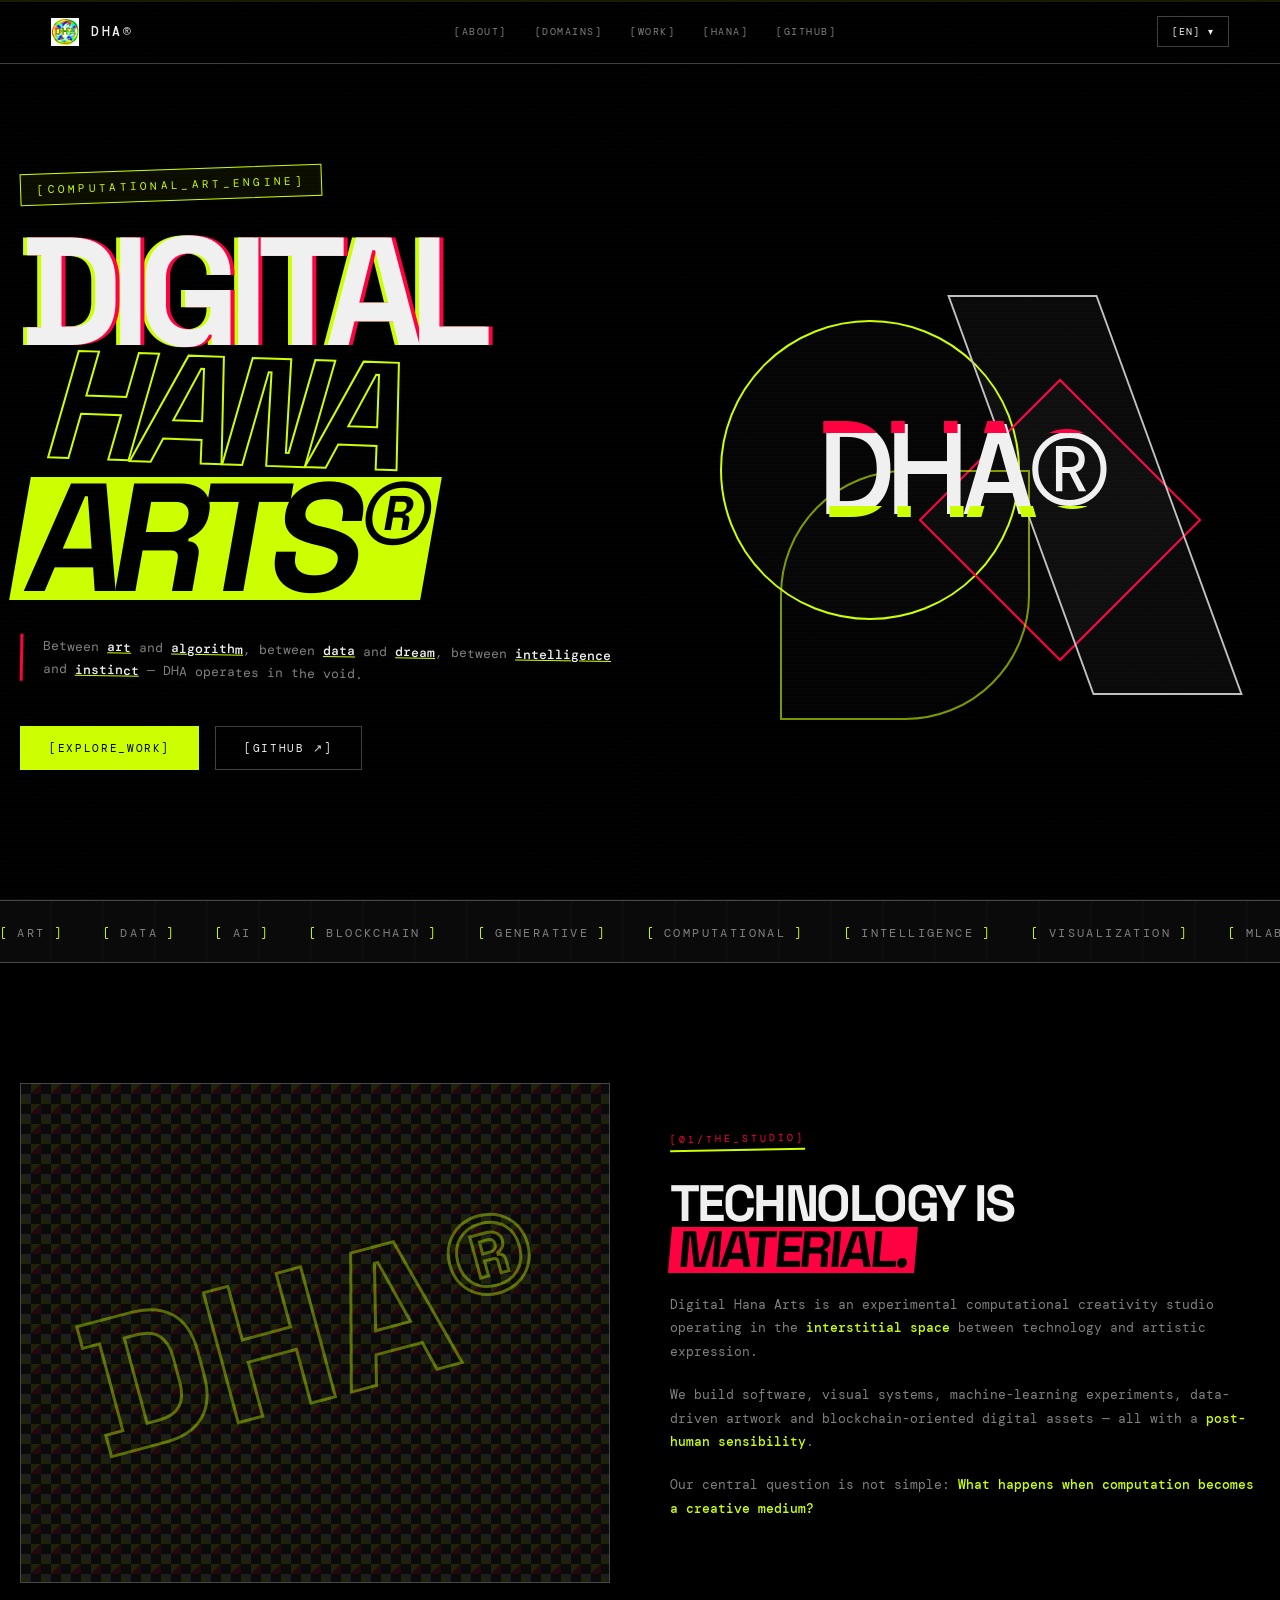
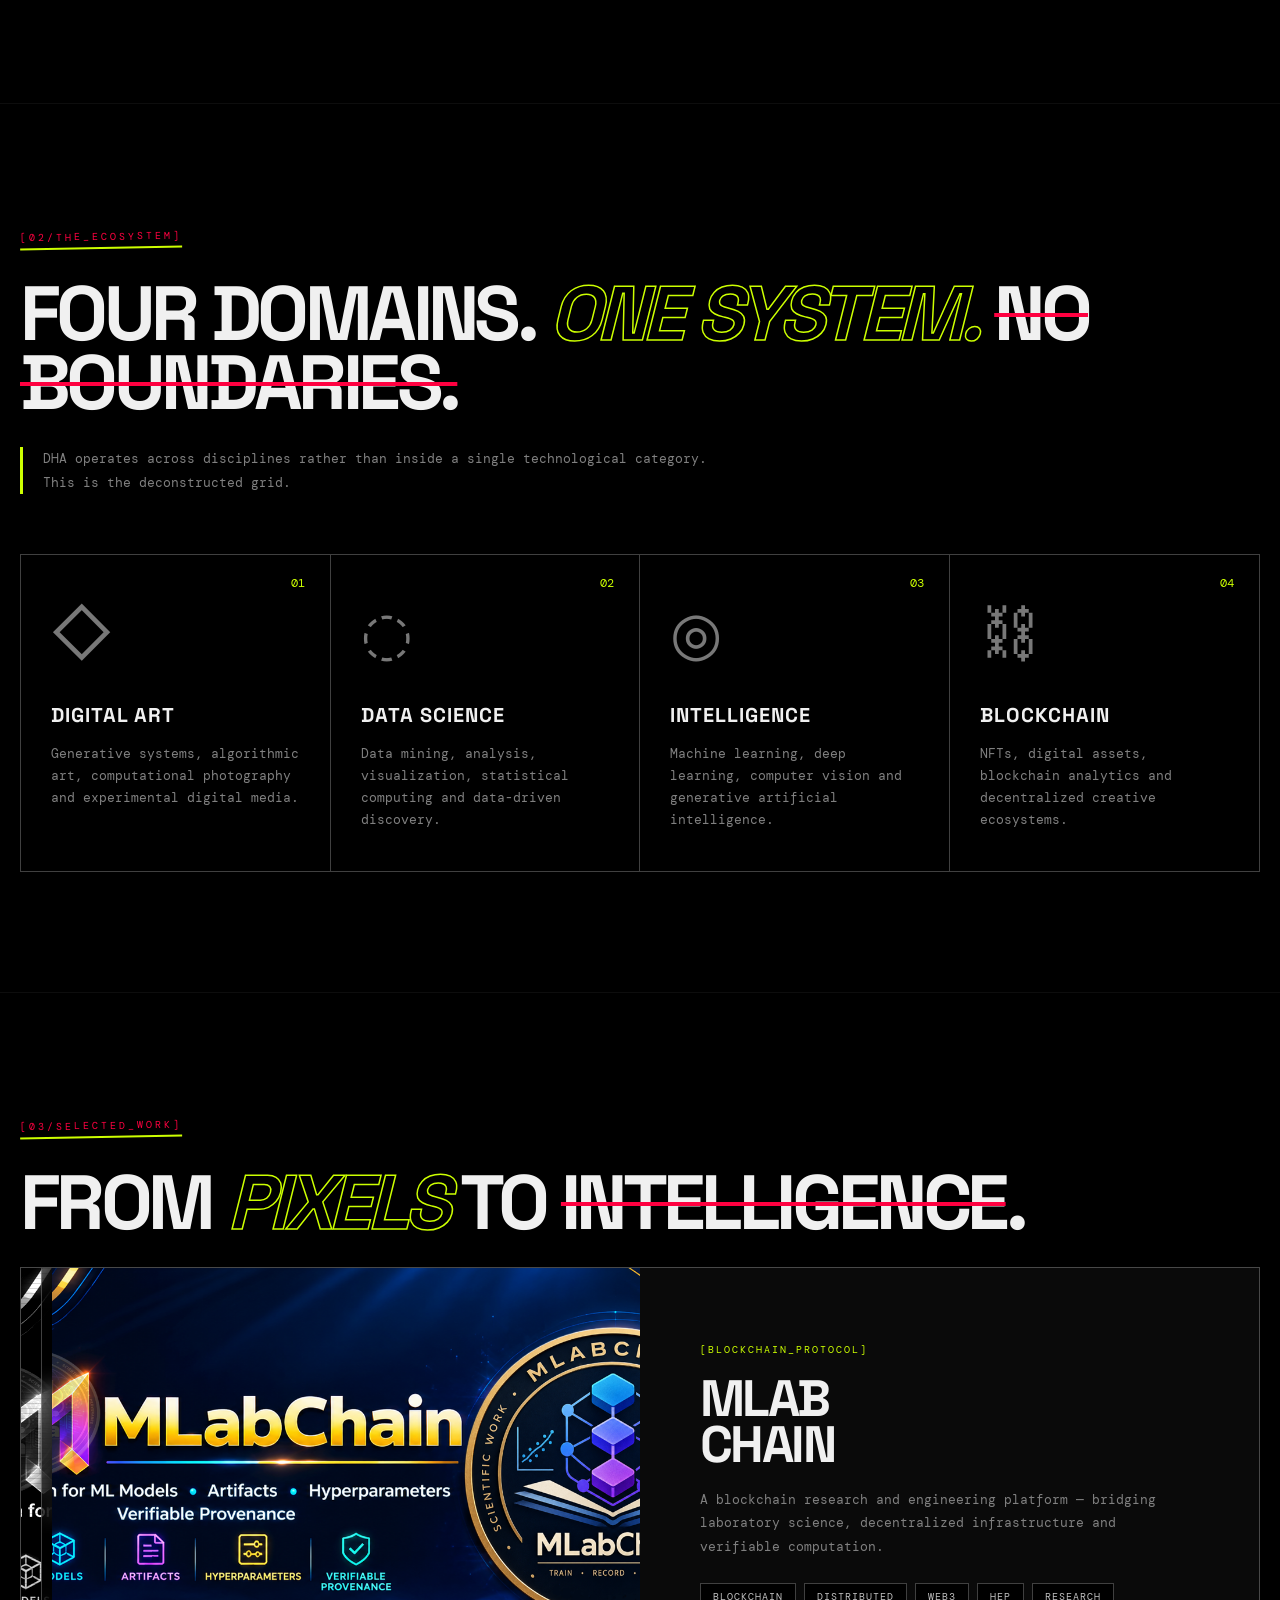
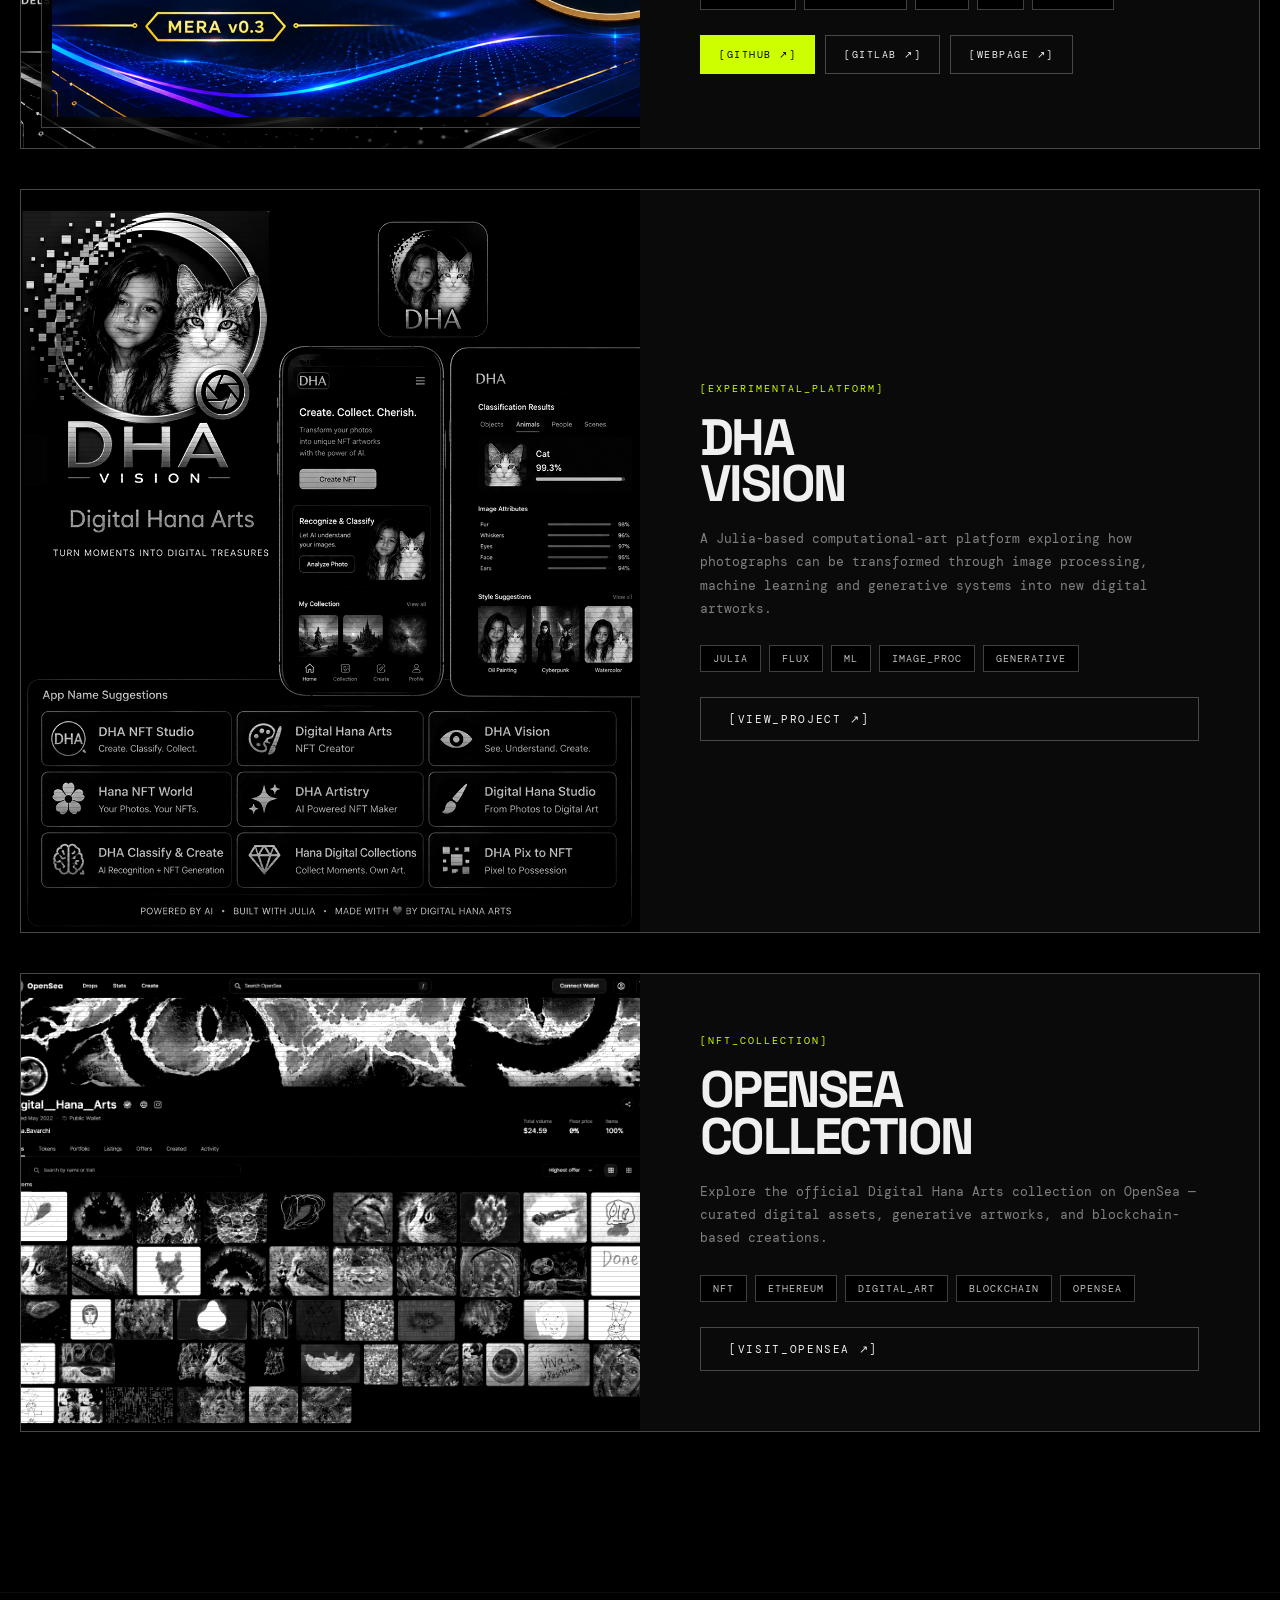
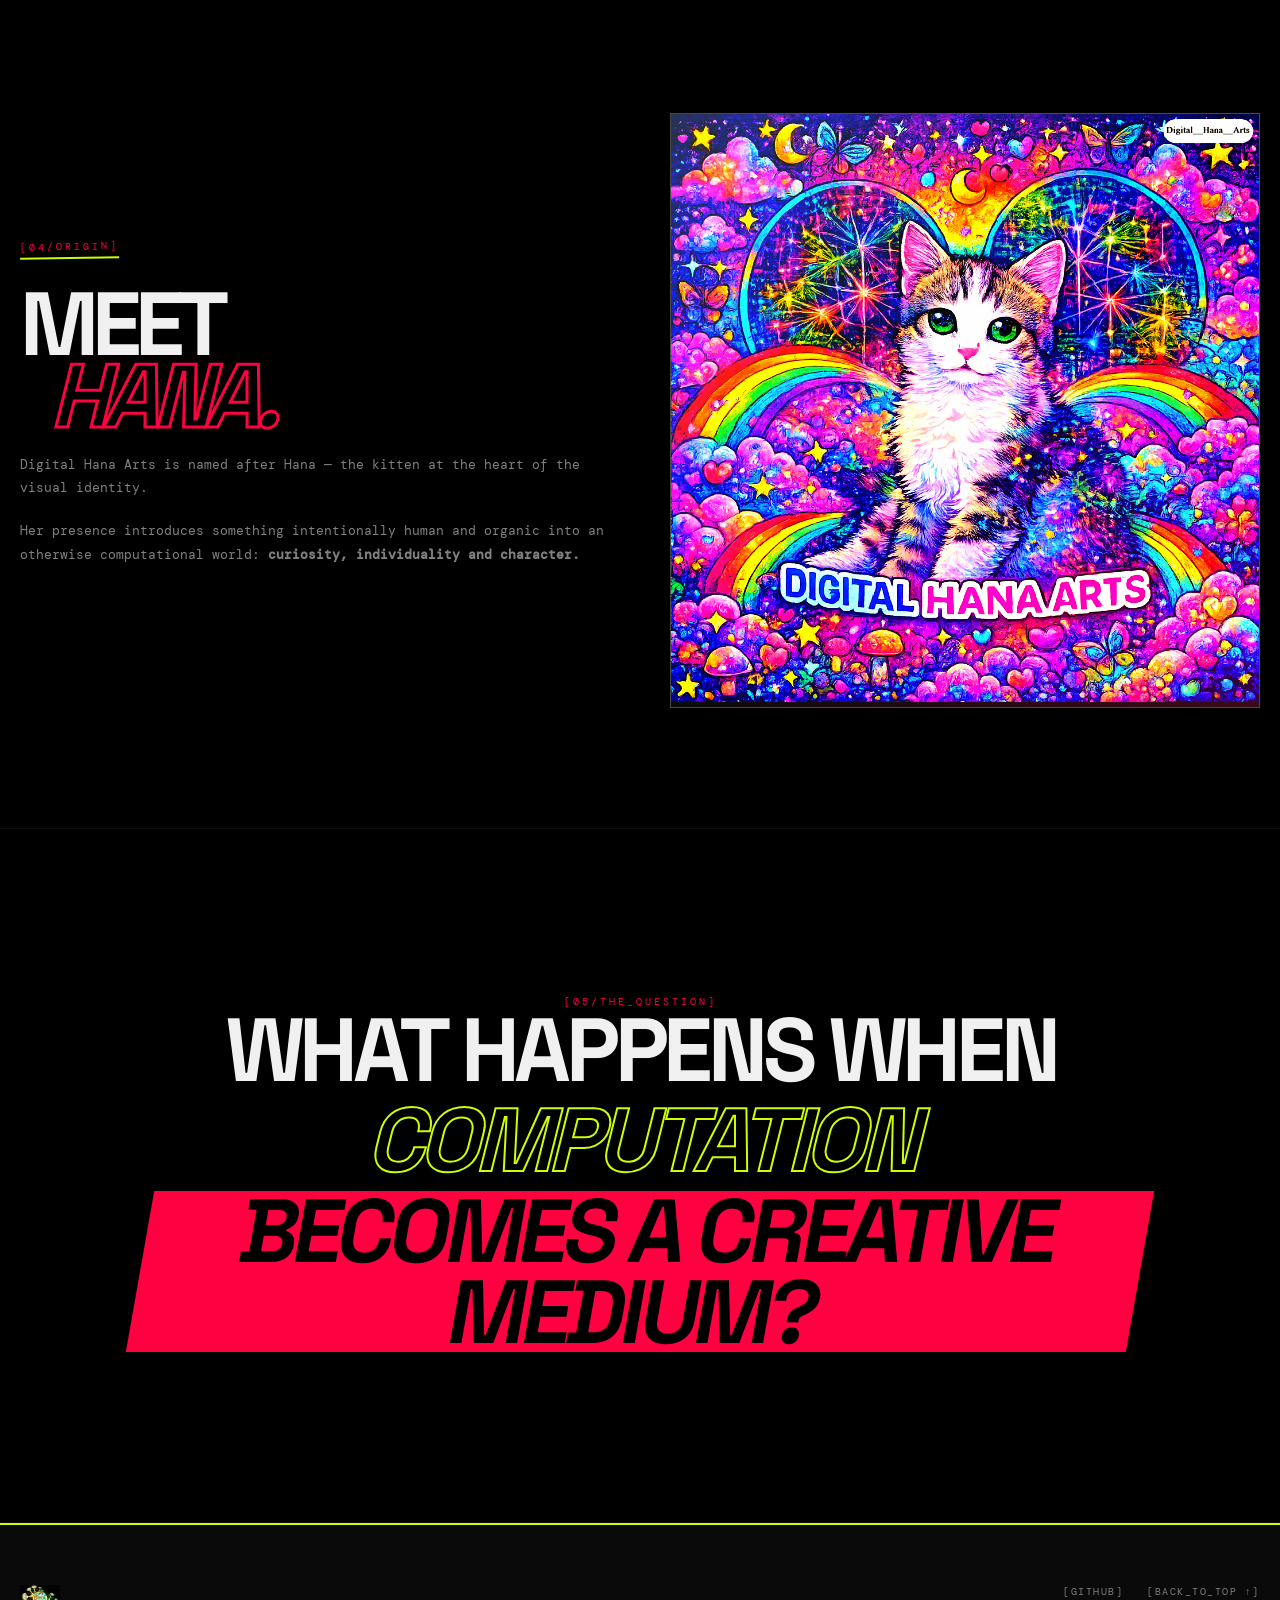
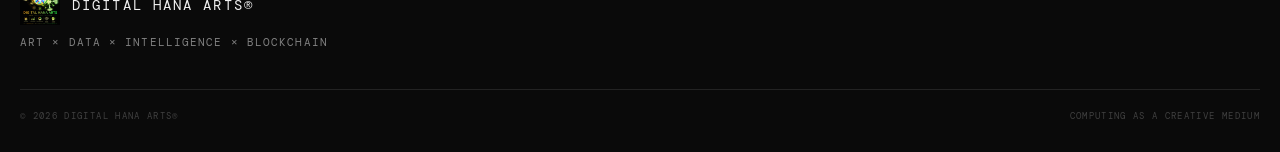
==== commit 91db84e3: "Update index.html" ====
--- a/index.html
+++ b/index.html
@@ -13,22 +13,22 @@
 
     <meta
         name="description"
-        content="Digital__Hana__Arts® — Computational creativity at the intersection of art, data, artificial intelligence and blockchain."
+        content="Digital__Hana__Arts® — Computational creativity at the intersection of art, data, artificial intelligence and blockchain. Post-postmodern abstract expression."
     >
 
     <meta
         name="theme-color"
-        content="#07070b"
+        content="#000000"
     >
 
     <meta
         property="og:title"
-        content="Digital__Hana__Arts®"
+        content="Digital__Hana__Arts® — ABSTRACT"
     >
 
     <meta
         property="og:description"
-        content="Art × Data × Intelligence × Blockchain"
+        content="Art × Data × Intelligence × Blockchain × Abstraction"
     >
 
     <meta
@@ -42,7 +42,7 @@
     >
 
     <title>
-        Digital__Hana__Arts® — Art × Data × Intelligence
+        DHA® — [ABSTRACTION_ENGINE]
     </title>
 
 
@@ -62,7 +62,7 @@
     >
 
     <link
-        href="https://fonts.googleapis.com/css2?family=DM+Mono:wght@300;400;500&family=Inter:wght@300;400;500;600;700;800&display=swap"
+        href="https://fonts.googleapis.com/css2?family=DM+Mono:wght@300;400;500&family=Inter:wght@300;400;500;600;700;800&family=Space+Grotesk:wght@400;500;600;700&display=swap"
         rel="stylesheet"
     >
 
@@ -70,104 +70,82 @@
     <style>
 
         /* =====================================================
-           DHA — GLOBAL
+           DHA — ABSTRACT PROTOCOL v2.0
         ====================================================== */
 
         :root {
 
-            --bg: #07070b;
-            --bg-soft: #0d0d14;
-
-            --text: #f5f5f7;
-            --muted: #9b9ba8;
-
-            --line:
-                rgba(255,255,255,.10);
-
-            --cyan: #00e5ff;
-            --violet: #8b5cf6;
-            --pink: #ff3cac;
-            --orange: #ff9f43;
-
-            --radius: 24px;
-
-            --max-width: 1240px;
+            --void: #000000;
+            --void-2: #0a0a0a;
+            --void-3: #111111;
+
+            --bone: #f0f0f0;
+            --ash: #808080;
+            --smoke: #404040;
+
+            --acid: #ccff00;
+            --blood: #ff0040;
+            --chrome: #c0c0c0;
+            --static: #666666;
+
+            --grid-line: rgba(255,255,255,.08);
+            --border-raw: rgba(255,255,255,.25);
+
+            --radius-sharp: 0px;
+            --radius-blunt: 4px;
+
+            --max-width: 1400px;
+
+            --glitch-offset: 4px;
 
         }
 
 
         * {
             box-sizing: border-box;
+            margin: 0;
+            padding: 0;
         }
 
 
         html {
             scroll-behavior: smooth;
+            background: var(--void);
         }
 
 
         body {
 
-            margin: 0;
-            padding: 0;
-
-            background:
-
-                radial-gradient(
-                    circle at 15% 15%,
-                    rgba(139,92,246,.14),
-                    transparent 28%
-                ),
-
-                radial-gradient(
-                    circle at 85% 30%,
-                    rgba(0,229,255,.10),
-                    transparent 28%
-                ),
-
-                radial-gradient(
-                    circle at 50% 90%,
-                    rgba(255,60,172,.09),
-                    transparent 30%
-                ),
-
-                var(--bg);
-
-            color: var(--text);
+            background: var(--void);
+
+            color: var(--bone);
 
             font-family:
+                "Space Grotesk",
                 "Inter",
                 system-ui,
-                -apple-system,
-                BlinkMacSystemFont,
-                "Segoe UI",
                 sans-serif;
 
             overflow-x: hidden;
 
-        }
-
-
-        a {
-
-            color: inherit;
-
-            text-decoration: none;
+            cursor: crosshair;
+
+            position: relative;
 
         }
 
 
         ::selection {
 
-            background: var(--pink);
-
-            color: white;
+            background: var(--acid);
+
+            color: var(--void);
 
         }
 
 
         /* =====================================================
-           AMBIENT GRID
+           NOISE TEXTURE OVERLAY
         ====================================================== */
 
         body::before {
@@ -180,2357 +158,2113 @@
 
             pointer-events: none;
 
+            z-index: 9999;
+
+            opacity: .045;
+
             background-image:
 
-                linear-gradient(
-                    rgba(255,255,255,.025) 1px,
-                    transparent 1px
-                ),
-
-                linear-gradient(
-                    90deg,
-                    rgba(255,255,255,.025) 1px,
-                    transparent 1px
+                repeating-conic-gradient(
+                    from 0deg,
+                    rgba(255,255,255,.1) 0deg,
+                    rgba(0,0,0,.1) 1deg,
+                    rgba(255,255,255,.05) 2deg,
+                    rgba(0,0,0,.05) 3deg
                 );
 
-            background-size:
-                70px 70px;
-
-            mask-image:
-                linear-gradient(
-                    to bottom,
-                    black,
-                    transparent 80%
-                );
-
-            z-index: -3;
-
-        }
-
-
-        /* =====================================================
-           FLOATING LIGHT
-        ====================================================== */
-
-        .orb {
+            mix-blend-mode: overlay;
+
+        }
+
+
+        body::after {
+
+            content: "";
 
             position: fixed;
 
-            width: 320px;
-            height: 320px;
-
-            border-radius: 50%;
-
-            filter: blur(90px);
-
-            opacity: .15;
+            inset: 0;
 
             pointer-events: none;
 
-            z-index: -2;
-
-        }
-
-
-        .orb.one {
-
-            background: var(--violet);
-
-            top: 5%;
-            left: -100px;
-
-            animation:
-                floatOne 14s ease-in-out infinite;
-
-        }
-
-
-        .orb.two {
-
-            background: var(--cyan);
-
-            top: 40%;
-            right: -120px;
-
-            animation:
-                floatTwo 18s ease-in-out infinite;
-
-        }
-
-
-        .orb.three {
-
-            background: var(--pink);
-
-            bottom: -100px;
-            left: 40%;
-
-            animation:
-                floatThree 16s ease-in-out infinite;
-
-        }
-
-
-        @keyframes floatOne {
-
-            0%, 100% {
-                transform:
-                    translate(0, 0);
-            }
-
-            50% {
-                transform:
-                    translate(100px, 80px);
-            }
-
-        }
-
-
-        @keyframes floatTwo {
-
-            0%, 100% {
-                transform:
-                    translate(0, 0);
-            }
-
-            50% {
-                transform:
-                    translate(-80px, -60px);
-            }
-
-        }
-
-
-        @keyframes floatThree {
-
-            0%, 100% {
-                transform:
-                    translate(0, 0);
-            }
-
-            50% {
-                transform:
-                    translate(60px, -80px);
-            }
-
-        }
-
-
-        /* =====================================================
-           NAVIGATION
-        ====================================================== */
-
-        nav {
-
-            position: fixed;
-
-            top: 18px;
-            left: 50%;
-
-            transform:
-                translateX(-50%);
-
-            width:
-                min(
-                    calc(100% - 32px),
-                    1120px
-                );
-
-            display: flex;
-
-            align-items: center;
-
-            gap: 16px;
-
-            padding:
-                10px 16px 10px 14px;
-
-            background:
-                rgba(10,10,16,.72);
-
-            border:
-                1px solid
-                rgba(255,255,255,.10);
-
-            backdrop-filter:
-                blur(22px);
-
-            -webkit-backdrop-filter:
-                blur(22px);
-
-            border-radius:
-                999px;
-
-            z-index: 1000;
-
-            box-shadow:
-                0 20px 60px
-                rgba(0,0,0,.35);
-
-        }
-
-
-        .nav-brand {
-
-            display: flex;
-
-            align-items: center;
-
-            gap: 10px;
-
-            font-weight: 700;
-
-            letter-spacing:
-                -.02em;
-
-            margin-right: auto;   /* pushes brand left, others right */
-
-        }
-
-
-        .nav-logo {
-
-            width: 34px;
-            height: 34px;
-
-            object-fit: contain;
-
-            display: block;
-
-            filter:
-                drop-shadow(
-                    0 0 10px
-                    rgba(0,229,255,.25)
-                );
-
-            transition:
-                transform .25s ease,
-                filter .25s ease;
-
-        }
-
-
-        .nav-brand:hover
-        .nav-logo {
-
-            transform:
-                scale(1.08);
-
-            filter:
-                drop-shadow(
-                    0 0 16px
-                    rgba(0,229,255,.45)
-                );
-
-        }
-
-
-        .nav-links {
-
-            display: flex;
-
-            gap: 26px;
-
-            font-family:
-                "DM Mono",
-                monospace;
-
-            font-size: 11px;
-
-            letter-spacing: .08em;
-
-            text-transform: uppercase;
-
-            color: var(--muted);
-
-        }
-
-
-        .nav-links a {
-
-            transition:
-                color .25s ease,
-                transform .25s ease;
-
-        }
-
-
-        .nav-links a:hover {
-
-            color: white;
-
-            transform:
-                translateY(-1px);
-
-        }
-
-
-        /* ----- Language Switcher ----- */
-
-        .nav-actions {
-
-            display: flex;
-
-            align-items: center;
-
-            gap: 10px;
-
-            margin-left: auto;   /* push to the right */
-
-        }
-
-
-        .language-switch {
-
-            position: relative;
-
-            display: inline-block;
-
-        }
-
-
-        .lang-toggle {
-
-            position: absolute;
-
-            opacity: 0;
-
-            width: 0;
-
-            height: 0;
-
-            pointer-events: none;
-
-        }
-
-
-        .lang-button {
-
-            display: flex;
-
-            align-items: center;
-
-            gap: 6px;
-
-            cursor: pointer;
-
-            padding: 8px 12px;
-
-            border-radius: 999px;
-
-            border: 1px solid rgba(255,255,255,.12);
-
-            background: rgba(255,255,255,.04);
-
-            font-family: "DM Mono", monospace;
-
-            font-size: 11px;
-
-            letter-spacing: .08em;
-
-            color: var(--muted);
-
-            transition:
-                border-color .25s ease,
-                color .25s ease,
-                background .25s ease;
-
-            user-select: none;
-
-        }
-
-
-        .lang-button:hover {
-
-            border-color: rgba(255,255,255,.28);
-
-            color: white;
-
-            background: rgba(255,255,255,.08);
-
-        }
-
-
-        .globe-icon {
-
-            width: 15px;
-
-            height: 15px;
-
-            stroke: currentColor;
-
-        }
-
-
-        .current-lang {
-
-            font-weight: 500;
-
-        }
-
-
-        .caret {
-
-            font-size: 9px;
-
-            transform: translateY(-1px);
-
-            transition: transform .2s ease;
-
-        }
-
-
-        .lang-dropdown {
-
-            position: absolute;
-
-            top: calc(100% + 10px);
-
-            right: 0;
-
-            min-width: 160px;
-
-            background: rgba(13,13,20,.95);
-
-            border: 1px solid rgba(255,255,255,.12);
-
-            border-radius: 16px;
-
-            backdrop-filter: blur(20px);
-
-            -webkit-backdrop-filter: blur(20px);
-
-            padding: 8px;
-
-            box-shadow: 0 20px 40px rgba(0,0,0,.45);
-
-            opacity: 0;
-
-            visibility: hidden;
-
-            transform: translateY(-8px);
-
-            transition:
-                opacity .25s ease,
-                transform .25s ease,
-                visibility .25s;
-
-            z-index: 1001;
-
-        }
-
-
-        .lang-option {
-
-            display: block;
-
-            padding: 10px 14px;
-
-            font-family: "DM Mono", monospace;
-
-            font-size: 11px;
-
-            letter-spacing: .05em;
-
-            color: var(--muted);
-
-            border-radius: 10px;
-
-            transition:
-                background .2s ease,
-                color .2s ease;
-
-            white-space: nowrap;
-
-        }
-
-
-        .lang-option:hover {
-
-            background: rgba(255,255,255,.08);
-
-            color: white;
-
-        }
-
-
-        .lang-option.active {
-
-            color: white;
-
-            background: rgba(0,229,255,.12);
-
-        }
-
-
-        /* Show dropdown when checkbox is checked or on focus-within */
-
-        .lang-toggle:checked ~ .lang-dropdown,
-
-        .language-switch:focus-within .lang-dropdown {
-
-            opacity: 1;
-
-            visibility: visible;
-
-            transform: translateY(0);
-
-        }
-
-
-        .lang-toggle:checked + .lang-button .caret {
-
-            transform: translateY(-1px) rotate(180deg);
-
-        }
-
-
-        /* =====================================================
-           CONTAINER
-        ====================================================== */
-
-        .container {
-
-            width:
-                min(
-                    calc(100% - 40px),
-                    var(--max-width)
-                );
-
-            margin:
-                auto;
-
-        }
-
-
-        /* =====================================================
-           HERO
-        ====================================================== */
-
-        .hero {
-
-            min-height:
-                100vh;
-
-            display:
-                flex;
-
-            align-items:
-                center;
-
-            position:
-                relative;
-
-            padding:
-                140px 0
-                90px;
-
-        }
-
-
-        .hero-grid {
-
-            display:
-                grid;
-
-            grid-template-columns:
-                minmax(0, 1.15fr)
-                minmax(320px, .85fr);
-
-            gap:
-                70px;
-
-            align-items:
-                center;
-
-        }
-
-
-        .eyebrow {
-
-            display:
-                inline-flex;
-
-            align-items:
-                center;
-
-            gap:
-                10px;
-
-            font-family:
-                "DM Mono",
-                monospace;
-
-            font-size:
-                11px;
-
-            letter-spacing:
-                .16em;
-
-            text-transform:
-                uppercase;
-
-            color:
-                var(--muted);
-
-            margin-bottom:
-                26px;
-
-        }
-
-
-        .eyebrow::before {
-
-            content: "";
-
-            width:
-                28px;
-
-            height:
-                1px;
-
-            background:
-
-                linear-gradient(
-                    90deg,
-                    var(--cyan),
-                    var(--pink)
-                );
-
-        }
-
-
-        .hero h1 {
-
-            margin: 0;
-
-            font-size:
-                clamp(4rem, 9vw, 8.5rem);
-
-            line-height:
-                .82;
-
-            letter-spacing:
-                -.085em;
-
-            font-weight:
-                800;
-
-        }
-
-
-        .hero h1 span {
-
-            display:
-                block;
-
-        }
-
-
-        .hero h1 .gradient {
-
-            background:
-
-                linear-gradient(
-                    100deg,
-                    var(--cyan),
-                    #7c7cff 35%,
-                    var(--pink) 70%,
-                    var(--orange)
-                );
-
-            background-size:
-                250% auto;
-
-            -webkit-background-clip:
-                text;
-
-            background-clip:
-                text;
-
-            color:
-                transparent;
-
-            animation:
-                gradientMove 8s ease infinite;
-
-        }
-
-
-        @keyframes gradientMove {
-
-            0%, 100% {
-                background-position:
-                    0% 50%;
-            }
-
-            50% {
-                background-position:
-                    100% 50%;
-            }
-
-        }
-
-
-        .hero-copy {
-
-            max-width:
-                650px;
-
-            margin-top:
-                36px;
-
-            color:
-                var(--muted);
-
-            font-size:
-                clamp(1rem, 1.6vw, 1.25rem);
-
-            line-height:
-                1.75;
-
-            font-weight:
-                300;
-
-        }
-
-
-        .hero-copy strong {
-
-            color:
-                white;
-
-            font-weight:
-                500;
-
-        }
-
-
-        .hero-actions {
-
-            display:
-                flex;
-
-            gap:
-                14px;
-
-            margin-top:
-                36px;
-
-            flex-wrap:
-                wrap;
-
-        }
-
-
-        .button {
-
-            display:
-                inline-flex;
-
-            align-items:
-                center;
-
-            justify-content:
-                center;
-
-            min-height:
-                48px;
-
-            padding:
-                0 22px;
-
-            border-radius:
-                999px;
-
-            border:
-                1px solid
-                rgba(255,255,255,.14);
-
-            font-size:
-                13px;
-
-            font-weight:
-                600;
-
-            transition:
-                transform .25s ease,
-                border-color .25s ease,
-                background .25s ease;
-
-        }
-
-
-        .button:hover {
-
-            transform:
-                translateY(-3px);
-
-            border-color:
-                rgba(255,255,255,.35);
-
-        }
-
-
-        .button.primary {
-
-            color:
-                #050507;
-
-            background:
-
-                linear-gradient(
-                    100deg,
-                    var(--cyan),
-                    #8b7cff,
-                    var(--pink)
-                );
-
-            border:
-                none;
-
-        }
-
-
-        .button.secondary {
-
-            background:
-                rgba(255,255,255,.04);
-
-        }
-
-
-        /* =====================================================
-           HERO LOGO
-        ====================================================== */
-
-        .hero-art {
-
-            min-height:
-                520px;
-
-            position:
-                relative;
-
-            display:
-                flex;
-
-            align-items:
-                center;
-
-            justify-content:
-                center;
-
-        }
-
-
-        .hero-logo-wrapper {
-
-            position:
-                relative;
-
-            width:
-                min(
-                    460px,
-                    78vw
-                );
-
-            aspect-ratio:
-                1;
-
-            display:
-                grid;
-
-            place-items:
-                center;
-
-        }
-
-
-        .hero-logo-wrapper::before {
-
-            content: "";
-
-            position:
-                absolute;
-
-            width:
-                78%;
-
-            height:
-                78%;
-
-            border-radius:
-                50%;
-
-            background:
-
-                radial-gradient(
-                    circle,
-                    rgba(0,229,255,.18),
-                    rgba(139,92,246,.10) 40%,
-                    transparent 70%
-                );
-
-            filter:
-                blur(35px);
-
-            animation:
-                logoGlow 7s ease-in-out infinite;
-
-        }
-
-
-        .hero-logo-wrapper::after {
-
-            content: "";
-
-            position:
-                absolute;
-
-            inset:
-                8%;
-
-            border:
-                1px solid
-                rgba(255,255,255,.10);
-
-            border-radius:
-                50%;
-
-            transform:
-                rotate(-15deg)
-                scaleY(.42);
-
-            box-shadow:
-
-                0 0 40px
-                rgba(0,229,255,.08),
-
-                inset 0 0 30px
-                rgba(255,255,255,.025);
-
-            animation:
-                logoOrbit 12s linear infinite;
-
-        }
-
-
-        .hero-logo {
-
-            position:
-                relative;
-
-            z-index:
-                3;
-
-            width:
-                72%;
-
-            height:
-                72%;
-
-            object-fit:
-                contain;
-
-            display:
-                block;
-
-            filter:
-
-                drop-shadow(
-                    0 0 25px
-                    rgba(0,229,255,.20)
-                )
-
-                drop-shadow(
-                    0 20px 45px
-                    rgba(0,0,0,.45)
-                );
-
-            animation:
-                logoFloat 7s ease-in-out infinite;
-
-            transition:
-                transform .5s ease,
-                filter .5s ease;
-
-        }
-
-
-        .hero-logo-wrapper:hover
-        .hero-logo {
-
-            transform:
-                scale(1.045);
-
-            filter:
-
-                drop-shadow(
-                    0 0 35px
-                    rgba(0,229,255,.35)
-                )
-
-                drop-shadow(
-                    0 25px 55px
-                    rgba(0,0,0,.50)
-                );
-
-        }
-
-
-        @keyframes logoFloat {
-
-            0%, 100% {
-
-                transform:
-                    translateY(0)
-                    rotate(0deg);
-
-            }
-
-            50% {
-
-                transform:
-                    translateY(-12px)
-                    rotate(1deg);
-
-            }
-
-        }
-
-
-        @keyframes logoGlow {
-
-            0%, 100% {
-
-                transform:
-                    scale(.92);
-
-                opacity:
-                    .65;
-
-            }
-
-            50% {
-
-                transform:
-                    scale(1.06);
-
-                opacity:
-                    1;
-
-            }
-
-        }
-
-
-        @keyframes logoOrbit {
-
-            0% {
-
-                transform:
-                    rotate(-15deg)
-                    scaleY(.42);
-
-            }
-
-            50% {
-
-                transform:
-                    rotate(15deg)
-                    scaleY(.42);
-
-            }
-
-            100% {
-
-                transform:
-                    rotate(-15deg)
-                    scaleY(.42);
-
-            }
-
-        }
-
-
-        /* =====================================================
-           MARQUEE
-        ====================================================== */
-
-        .marquee {
-
-            overflow:
-                hidden;
-
-            border-top:
-                1px solid
-                var(--line);
-
-            border-bottom:
-                1px solid
-                var(--line);
-
-            padding:
-                16px 0;
-
-            color:
-                rgba(255,255,255,.45);
-
-            font-family:
-                "DM Mono",
-                monospace;
-
-            font-size:
-                12px;
-
-            letter-spacing:
-                .14em;
-
-            text-transform:
-                uppercase;
-
-            white-space:
-                nowrap;
-
-        }
-
-
-        .marquee-track {
-
-            display:
-                inline-flex;
-
-            gap:
-                50px;
-
-            animation:
-                marquee 28s linear infinite;
-
-        }
-
-
-        .marquee-track
-        span:nth-child(4n+1) {
-
-            color:
-                var(--cyan);
-
-        }
-
-
-        .marquee-track
-        span:nth-child(4n+2) {
-
-            color:
-                var(--violet);
-
-        }
-
-
-        .marquee-track
-        span:nth-child(4n+3) {
-
-            color:
-                var(--pink);
-
-        }
-
-
-        @keyframes marquee {
-
-            to {
-
-                transform:
-                    translateX(-50%);
-
-            }
-
-        }
-
-
-        /* =====================================================
-           SECTION
-        ====================================================== */
-
-        section {
-
-            padding:
-                130px 0;
-
-        }
-
-
-        .section-label {
-
-            font-family:
-                "DM Mono",
-                monospace;
-
-            color:
-                var(--muted);
-
-            font-size:
-                11px;
-
-            letter-spacing:
-                .14em;
-
-            text-transform:
-                uppercase;
-
-            margin-bottom:
-                22px;
-
-        }
-
-
-        .section-title {
-
-            margin:
-                0;
-
-            max-width:
-                900px;
-
-            font-size:
-                clamp(2.7rem, 6vw, 5.8rem);
-
-            line-height:
-                .95;
-
-            letter-spacing:
-                -.065em;
-
-        }
-
-
-        .section-title .gradient {
-
-            background:
-
-                linear-gradient(
-                    100deg,
-                    var(--cyan),
-                    var(--violet),
-                    var(--pink)
-                );
-
-            -webkit-background-clip:
-                text;
-
-            background-clip:
-                text;
-
-            color:
-                transparent;
-
-        }
-
-
-        .section-intro {
-
-            max-width:
-                700px;
-
-            margin-top:
-                30px;
-
-            color:
-                var(--muted);
-
-            line-height:
-                1.8;
-
-            font-size:
-                1.05rem;
-
-        }
-
-
-        /* =====================================================
-           DOMAIN CARDS
-        ====================================================== */
-
-        .domains {
-
-            display:
-                grid;
-
-            grid-template-columns:
-                repeat(4, 1fr);
-
-            gap:
-                14px;
-
-            margin-top:
-                60px;
-
-        }
-
-
-        .domain {
-
-            min-height:
-                320px;
-
-            padding:
-                28px;
-
-            border:
-                1px solid
-                var(--line);
-
-            border-radius:
-                var(--radius);
-
-            background:
-
-                linear-gradient(
-                    145deg,
-                    rgba(255,255,255,.07),
-                    rgba(255,255,255,.025)
-                );
-
-            position:
-                relative;
-
-            overflow:
-                hidden;
-
-            transition:
-                transform .35s ease,
-                border-color .35s ease;
-
-        }
-
-
-        .domain:hover {
-
-            transform:
-                translateY(-10px)
-                rotate(-.5deg);
-
-            border-color:
-                rgba(255,255,255,.28);
-
-        }
-
-
-        .domain::before {
-
-            content:
-                "";
-
-            position:
-                absolute;
-
-            width:
-                180px;
-
-            height:
-                180px;
-
-            border-radius:
-                50%;
-
-            top:
-                -80px;
-
-            right:
-                -70px;
-
-            filter:
-                blur(35px);
-
-            opacity:
-                .35;
-
-        }
-
-
-        .domain.art::before {
-            background:
-                var(--pink);
-        }
-
-
-        .domain.data::before {
-            background:
-                var(--cyan);
-        }
-
-
-        .domain.ai::before {
-            background:
-                var(--violet);
-        }
-
-
-        .domain.chain::before {
-            background:
-                var(--orange);
-        }
-
-
-        .domain-number {
-
-            font-family:
-                "DM Mono",
-                monospace;
-
-            font-size:
-                11px;
-
-            color:
-                var(--muted);
-
-        }
-
-
-        .domain-symbol {
-
-            font-size:
-                42px;
-
-            margin:
-                40px 0 25px;
-
-        }
-
-
-        .domain h3 {
-
-            margin:
-                0 0 12px;
-
-            font-size:
-                23px;
-
-        }
-
-
-        .domain p {
-
-            color:
-                var(--muted);
-
-            font-size:
-                14px;
-
-            line-height:
-                1.7;
-
-        }
-
-
-        /* =====================================================
-           ABOUT
-        ====================================================== */
-
-        .about-grid {
-
-            display:
-                grid;
-
-            grid-template-columns:
-                .8fr 1.2fr;
-
-            gap:
-                80px;
-
-            align-items:
-                center;
-
-        }
-
-
-        .about-visual {
-
-            min-height:
-                520px;
-
-            border-radius:
-                40px;
-
-            position:
-                relative;
-
-            overflow:
-                hidden;
-
-            background:
-
-                radial-gradient(
-                    circle at 30% 30%,
-                    var(--pink),
-                    transparent 22%
-                ),
-
-                radial-gradient(
-                    circle at 70% 60%,
-                    var(--cyan),
-                    transparent 25%
-                ),
-
-                radial-gradient(
-                    circle at 45% 80%,
-                    var(--violet),
-                    transparent 28%
-                ),
-
-                #11111a;
-
-        }
-
-
-        .about-visual::before {
-
-            content:
-                "DHA";
-
-            position:
-                absolute;
-
-            inset:
-                0;
-
-            display:
-                grid;
-
-            place-items:
-                center;
-
-            font-size:
-                clamp(
-                    7rem,
-                    18vw,
-                    15rem
-                );
-
-            font-weight:
-                800;
-
-            letter-spacing:
-                -.1em;
-
-            color:
-                rgba(255,255,255,.05);
-
-            transform:
-                rotate(-10deg);
-
-        }
-
-
-        .about-visual::after {
-
-            content:
-                "";
-
-            position:
-                absolute;
-
-            width:
-                280px;
-
-            height:
-                280px;
-
-            border:
-                1px solid
-                rgba(255,255,255,.25);
-
-            border-radius:
-                50%;
-
-            top:
-                50%;
-
-            left:
-                50%;
-
-            transform:
-                translate(-50%,-50%)
-                rotate(25deg)
-                scaleY(.38);
-
-        }
-
-
-        .about-text h2 {
-
-            font-size:
-                clamp(
-                    2.5rem,
-                    5vw,
-                    5rem
-                );
-
-            line-height:
-                .95;
-
-            letter-spacing:
-                -.06em;
-
-            margin:
-                0;
-
-        }
-
-
-        .about-text p {
-
-            color:
-                var(--muted);
-
-            font-size:
-                1.05rem;
-
-            line-height:
-                1.85;
-
-            margin-top:
-                28px;
-
-        }
-
-
-        /* =====================================================
-           PROJECT / DHA VISION
-        ====================================================== */
-
-        .project {
-
-            margin-top:
-                65px;
-
-            display:
-                grid;
-
-            grid-template-columns:
-                1fr 1fr;
-
-            min-height:
-                520px;
-
-            border:
-                1px solid
-                var(--line);
-
-            border-radius:
-                36px;
-
-            overflow:
-                hidden;
-
-            background:
-                rgba(255,255,255,.035);
-
-        }
-
-
-        .project-visual {
-
-            position:
-                relative;
-
-            min-height:
-                520px;
-
-            display:
-                flex;
-
-            align-items:
-                center;
-
-            justify-content:
-                center;
-
-            overflow:
-                hidden;
-
-            background:
-
-                radial-gradient(
-                    circle at 30% 30%,
-                    rgba(0,229,255,.20),
-                    transparent 30%
-                ),
-
-                radial-gradient(
-                    circle at 75% 70%,
-                    rgba(255,60,172,.20),
-                    transparent 35%
-                ),
-
-                #0b0b13;
-
-        }
-
-
-        .project-visual img {
-
-            width:
-                100%;
-
-            height:
-                100%;
-
-            object-fit:
-                cover;
-
-            display:
-                block;
-
-            transition:
-                transform .7s ease,
-                filter .7s ease;
-
-        }
-
-
-        .project-visual::before {
-
-            content:
-                "";
-
-            position:
-                absolute;
-
-            inset:
-                0;
-
-            background:
-
-                linear-gradient(
-                    135deg,
-                    rgba(0,229,255,.16),
-                    transparent 35%,
-                    rgba(139,92,246,.10) 60%,
-                    rgba(255,60,172,.18)
-                );
-
-            mix-blend-mode:
-                screen;
-
-            z-index:
-                1;
-
-            pointer-events:
-                none;
-
-        }
-
-
-        .project-visual::after {
-
-            content:
-                "";
-
-            position:
-                absolute;
-
-            inset:
-                0;
+            z-index: 9998;
 
             background:
 
                 repeating-linear-gradient(
                     0deg,
                     transparent 0px,
-                    transparent 5px,
-                    rgba(255,255,255,.025) 6px
+                    transparent 2px,
+                    rgba(255,255,255,.02) 3px,
+                    transparent 4px
                 );
 
-            opacity:
-                .35;
-
-            z-index:
-                2;
-
-            pointer-events:
-                none;
-
-        }
-
-
-        .project:hover
+            mix-blend-mode: screen;
+
+        }
+
+
+        /* =====================================================
+           GLITCH KEYFRAMES
+        ====================================================== */
+
+        @keyframes glitch-shift {
+
+            0% {
+                transform: translate(0, 0) skewX(0deg);
+                clip-path: inset(0 0 0 0);
+            }
+
+            5% {
+                transform: translate(-2px, 2px) skewX(3deg);
+                clip-path: inset(10% 0 80% 0);
+            }
+
+            10% {
+                transform: translate(3px, -1px) skewX(-2deg);
+                clip-path: inset(40% 0 40% 0);
+            }
+
+            15% {
+                transform: translate(-1px, -3px) skewX(0deg);
+                clip-path: inset(70% 0 10% 0);
+            }
+
+            20% {
+                transform: translate(0, 0) skewX(0deg);
+                clip-path: inset(0 0 0 0);
+            }
+
+            100% {
+                transform: translate(0, 0) skewX(0deg);
+                clip-path: inset(0 0 0 0);
+            }
+
+        }
+
+
+        @keyframes glitch-clip {
+
+            0%, 100% {
+                clip-path: inset(0 0 0 0);
+            }
+
+            10% {
+                clip-path: inset(20% 0 60% 0);
+            }
+
+            20% {
+                clip-path: inset(80% 0 10% 0);
+            }
+
+            30% {
+                clip-path: inset(40% 0 30% 0);
+            }
+
+            40% {
+                clip-path: inset(10% 0 90% 0);
+            }
+
+            50% {
+                clip-path: inset(0 0 0 0);
+            }
+
+        }
+
+
+        @keyframes flicker {
+
+            0%, 100% {
+                opacity: 1;
+            }
+
+            50% {
+                opacity: .3;
+            }
+
+        }
+
+
+        @keyframes scanline {
+
+            0% {
+                top: -100%;
+            }
+
+            100% {
+                top: 200%;
+            }
+
+        }
+
+
+        @keyframes static-burst {
+
+            0%, 100% {
+                opacity: .1;
+            }
+
+            50% {
+                opacity: .5;
+            }
+
+        }
+
+
+        @keyframes rotate-slow {
+
+            0% {
+                transform: rotate(0deg);
+            }
+
+            100% {
+                transform: rotate(360deg);
+            }
+
+        }
+
+
+        @keyframes pulse-raw {
+
+            0%, 100% {
+                transform: scale(1);
+            }
+
+            50% {
+                transform: scale(1.05);
+            }
+
+        }
+
+
+        /* =====================================================
+           SCANLINE ELEMENT
+        ====================================================== */
+
+        .scanline {
+
+            position: fixed;
+
+            left: 0;
+
+            width: 100%;
+
+            height: 2px;
+
+            background: var(--acid);
+
+            opacity: .1;
+
+            pointer-events: none;
+
+            z-index: 9000;
+
+            animation: scanline 8s linear infinite;
+
+        }
+
+
+        /* =====================================================
+           NAVIGATION — BRUTALIST
+        ====================================================== */
+
+        nav {
+
+            position: fixed;
+
+            top: 0;
+
+            left: 0;
+
+            width: 100%;
+
+            z-index: 1000;
+
+            background: rgba(0,0,0,.85);
+
+            border-bottom: 1px solid var(--border-raw);
+
+            backdrop-filter: blur(20px);
+
+            padding: 0 clamp(16px, 4vw, 60px);
+
+            display: flex;
+
+            align-items: center;
+
+            justify-content: space-between;
+
+            height: 64px;
+
+        }
+
+
+        .nav-brand {
+
+            display: flex;
+
+            align-items: center;
+
+            gap: 12px;
+
+            font-family: "DM Mono", monospace;
+
+            font-weight: 500;
+
+            font-size: 13px;
+
+            letter-spacing: .2em;
+
+            text-transform: uppercase;
+
+            color: var(--bone);
+
+            text-decoration: none;
+
+        }
+
+
+        .nav-logo {
+
+            width: 28px;
+
+            height: 28px;
+
+            object-fit: contain;
+
+            filter: invert(1) contrast(1.2);
+
+        }
+
+
+        .nav-links {
+
+            display: flex;
+
+            gap: 28px;
+
+            align-items: center;
+
+            font-family: "DM Mono", monospace;
+
+            font-size: 10px;
+
+            letter-spacing: .15em;
+
+            text-transform: uppercase;
+
+        }
+
+
+        .nav-links a {
+
+            color: var(--ash);
+
+            text-decoration: none;
+
+            transition: color .2s ease;
+
+            position: relative;
+
+        }
+
+
+        .nav-links a::before {
+
+            content: "";
+
+            position: absolute;
+
+            bottom: -4px;
+
+            left: 0;
+
+            width: 0;
+
+            height: 1px;
+
+            background: var(--acid);
+
+            transition: width .3s ease;
+
+        }
+
+
+        .nav-links a:hover {
+
+            color: var(--bone);
+
+        }
+
+
+        .nav-links a:hover::before {
+
+            width: 100%;
+
+        }
+
+
+        /* Language switcher raw version */
+
+        .lang-switch {
+
+            position: relative;
+
+            display: inline-block;
+
+        }
+
+
+        .lang-toggle {
+
+            position: absolute;
+
+            opacity: 0;
+
+            width: 0;
+
+            height: 0;
+
+        }
+
+
+        .lang-button {
+
+            display: flex;
+
+            align-items: center;
+
+            gap: 6px;
+
+            cursor: pointer;
+
+            padding: 8px 14px;
+
+            border: 1px solid var(--border-raw);
+
+            background: transparent;
+
+            font-family: "DM Mono", monospace;
+
+            font-size: 10px;
+
+            letter-spacing: .12em;
+
+            color: var(--bone);
+
+            text-transform: uppercase;
+
+            transition: all .2s ease;
+
+            user-select: none;
+
+        }
+
+
+        .lang-button:hover {
+
+            background: var(--acid);
+
+            color: var(--void);
+
+            border-color: var(--acid);
+
+        }
+
+
+        .lang-dropdown {
+
+            position: absolute;
+
+            top: calc(100% + 8px);
+
+            right: 0;
+
+            min-width: 140px;
+
+            background: var(--void-2);
+
+            border: 1px solid var(--border-raw);
+
+            padding: 0;
+
+            opacity: 0;
+
+            visibility: hidden;
+
+            transform: translateY(-4px);
+
+            transition: all .2s ease;
+
+            z-index: 1001;
+
+        }
+
+
+        .lang-option {
+
+            display: block;
+
+            padding: 10px 16px;
+
+            font-family: "DM Mono", monospace;
+
+            font-size: 10px;
+
+            letter-spacing: .1em;
+
+            text-transform: uppercase;
+
+            color: var(--ash);
+
+            text-decoration: none;
+
+            transition: all .2s ease;
+
+            border-bottom: 1px solid rgba(255,255,255,.05);
+
+        }
+
+
+        .lang-option:hover {
+
+            background: var(--void-3);
+
+            color: var(--acid);
+
+        }
+
+
+        .lang-option.active {
+
+            color: var(--void);
+
+            background: var(--acid);
+
+        }
+
+
+        .lang-toggle:checked ~ .lang-dropdown,
+
+        .lang-switch:focus-within .lang-dropdown {
+
+            opacity: 1;
+
+            visibility: visible;
+
+            transform: translateY(0);
+
+        }
+
+
+        /* =====================================================
+           HERO — DE_CONSTRUCTED
+        ====================================================== */
+
+        .hero {
+
+            min-height: 100vh;
+
+            display: flex;
+
+            align-items: center;
+
+            padding: 100px 0 60px;
+
+            position: relative;
+
+        }
+
+
+        .hero-grid {
+
+            display: grid;
+
+            grid-template-columns: 1fr 1fr;
+
+            gap: 40px;
+
+            align-items: center;
+
+            width: 100%;
+
+        }
+
+
+        .hero-text {
+
+            position: relative;
+
+            z-index: 2;
+
+        }
+
+
+        .hero-label {
+
+            font-family: "DM Mono", monospace;
+
+            font-size: 11px;
+
+            letter-spacing: .3em;
+
+            text-transform: uppercase;
+
+            color: var(--acid);
+
+            margin-bottom: 30px;
+
+            display: inline-block;
+
+            border: 1px solid var(--acid);
+
+            padding: 8px 16px;
+
+            transform: rotate(-2deg);
+
+            background: rgba(204,255,0,.05);
+
+        }
+
+
+        .hero-text h1 {
+
+            font-size: clamp(3.5rem, 12vw, 10rem);
+
+            line-height: .8;
+
+            letter-spacing: -.08em;
+
+            font-weight: 700;
+
+            text-transform: uppercase;
+
+            position: relative;
+
+            word-break: break-all;
+
+        }
+
+
+        .hero-text h1 .word {
+
+            display: block;
+
+            position: relative;
+
+        }
+
+
+        .hero-text h1 .word-1 {
+
+            color: var(--bone);
+
+            text-shadow:
+
+                var(--glitch-offset) 0 0 var(--blood),
+
+                calc(var(--glitch-offset) * -1) 0 0 var(--acid);
+
+            animation: glitch-clip 6s infinite;
+
+        }
+
+
+        .hero-text h1 .word-2 {
+
+            color: transparent;
+
+            -webkit-text-stroke: 2px var(--acid);
+
+            font-style: italic;
+
+            transform: translateX(20px) rotate(2deg);
+
+            animation: glitch-shift 8s infinite;
+
+        }
+
+
+        .hero-text h1 .word-3 {
+
+            color: var(--void);
+
+            background: var(--acid);
+
+            padding: 0 10px;
+
+            display: inline-block;
+
+            transform: skewX(-10deg);
+
+            animation: pulse-raw 4s infinite;
+
+        }
+
+
+        .hero-copy {
+
+            margin-top: 40px;
+
+            max-width: 600px;
+
+            font-family: "DM Mono", monospace;
+
+            font-size: 13px;
+
+            line-height: 1.8;
+
+            color: var(--ash);
+
+            border-left: 3px solid var(--blood);
+
+            padding-left: 20px;
+
+            transform: rotate(1deg);
+
+        }
+
+
+        .hero-copy strong {
+
+            color: var(--bone);
+
+            font-weight: 500;
+
+            text-decoration: underline;
+
+            text-decoration-color: var(--acid);
+
+        }
+
+
+        .hero-actions {
+
+            display: flex;
+
+            gap: 16px;
+
+            margin-top: 40px;
+
+            flex-wrap: wrap;
+
+        }
+
+
+        .button {
+
+            display: inline-flex;
+
+            align-items: center;
+
+            gap: 10px;
+
+            padding: 14px 28px;
+
+            font-family: "DM Mono", monospace;
+
+            font-size: 11px;
+
+            letter-spacing: .15em;
+
+            text-transform: uppercase;
+
+            text-decoration: none;
+
+            border: 1px solid var(--border-raw);
+
+            background: transparent;
+
+            color: var(--bone);
+
+            transition: all .25s ease;
+
+            position: relative;
+
+            overflow: hidden;
+
+        }
+
+
+        .button::before {
+
+            content: "";
+
+            position: absolute;
+
+            top: 0;
+
+            left: -100%;
+
+            width: 100%;
+
+            height: 100%;
+
+            background: var(--acid);
+
+            transition: left .25s ease;
+
+            z-index: -1;
+
+        }
+
+
+        .button:hover::before {
+
+            left: 0;
+
+        }
+
+
+        .button:hover {
+
+            color: var(--void);
+
+            border-color: var(--acid);
+
+        }
+
+
+        .button-primary {
+
+            background: var(--acid);
+
+            color: var(--void);
+
+            border-color: var(--acid);
+
+        }
+
+
+        .button-primary::before {
+
+            background: var(--blood);
+
+        }
+
+
+        .button-primary:hover {
+
+            color: var(--bone);
+
+            border-color: var(--blood);
+
+        }
+
+
+        /* Hero visual abstract */
+
+        .hero-art {
+
+            position: relative;
+
+            min-height: 600px;
+
+            display: flex;
+
+            align-items: center;
+
+            justify-content: center;
+
+        }
+
+
+        .abstract-composition {
+
+            position: relative;
+
+            width: 100%;
+
+            height: 100%;
+
+            min-height: 500px;
+
+        }
+
+
+        .abstract-shape {
+
+            position: absolute;
+
+            border: 2px solid var(--border-raw);
+
+            background: rgba(255,255,255,.02);
+
+        }
+
+
+        .shape-1 {
+
+            width: 300px;
+
+            height: 300px;
+
+            top: 20%;
+
+            left: 10%;
+
+            border-radius: 50%;
+
+            animation: rotate-slow 30s linear infinite;
+
+            border-color: var(--acid);
+
+        }
+
+
+        .shape-2 {
+
+            width: 200px;
+
+            height: 200px;
+
+            top: 40%;
+
+            left: 50%;
+
+            transform: rotate(45deg);
+
+            border-color: var(--blood);
+
+            animation: pulse-raw 5s infinite;
+
+        }
+
+
+        .shape-3 {
+
+            width: 150px;
+
+            height: 400px;
+
+            top: 15%;
+
+            left: 60%;
+
+            border-radius: 0;
+
+            border-color: var(--chrome);
+
+            transform: skewX(20deg);
+
+            background: rgba(192,192,192,.05);
+
+        }
+
+
+        .shape-4 {
+
+            width: 250px;
+
+            height: 250px;
+
+            top: 50%;
+
+            left: 20%;
+
+            border-radius: 50% 0 50% 0;
+
+            border-color: var(--acid);
+
+            opacity: .6;
+
+            animation: glitch-clip 7s infinite;
+
+        }
+
+
+        .glitch-text {
+
+            position: absolute;
+
+            top: 50%;
+
+            left: 50%;
+
+            transform: translate(-50%, -50%);
+
+            font-family: "DM Mono", monospace;
+
+            font-size: clamp(4rem, 10vw, 8rem);
+
+            font-weight: 500;
+
+            color: var(--bone);
+
+            letter-spacing: -.05em;
+
+            animation: glitch-shift 5s infinite;
+
+            z-index: 3;
+
+        }
+
+
+        .glitch-text::before,
+
+        .glitch-text::after {
+
+            content: attr(data-text);
+
+            position: absolute;
+
+            top: 0;
+
+            left: 0;
+
+            width: 100%;
+
+            height: 100%;
+
+        }
+
+
+        .glitch-text::before {
+
+            color: var(--blood);
+
+            animation: glitch-clip 4s infinite;
+
+            clip-path: inset(0 0 70% 0);
+
+            transform: translate(-3px, -3px);
+
+        }
+
+
+        .glitch-text::after {
+
+            color: var(--acid);
+
+            animation: glitch-clip 6s infinite;
+
+            clip-path: inset(70% 0 0 0);
+
+            transform: translate(3px, 3px);
+
+        }
+
+
+        /* =====================================================
+           MARQUEE — RAW TAPE
+        ====================================================== */
+
+        .marquee {
+
+            border-top: 1px solid var(--border-raw);
+
+            border-bottom: 1px solid var(--border-raw);
+
+            padding: 20px 0;
+
+            overflow: hidden;
+
+            background: var(--void-2);
+
+            position: relative;
+
+        }
+
+
+        .marquee::before {
+
+            content: "";
+
+            position: absolute;
+
+            top: 0;
+
+            left: 0;
+
+            width: 100%;
+
+            height: 100%;
+
+            background: repeating-linear-gradient(
+                90deg,
+                transparent 0px,
+                transparent 50px,
+                rgba(255,255,255,.03) 51px,
+                transparent 52px
+            );
+
+            pointer-events: none;
+
+            z-index: 1;
+
+        }
+
+
+        .marquee-track {
+
+            display: inline-flex;
+
+            gap: 40px;
+
+            animation: marquee 20s linear infinite;
+
+            font-family: "DM Mono", monospace;
+
+            font-size: 12px;
+
+            letter-spacing: .2em;
+
+            text-transform: uppercase;
+
+            white-space: nowrap;
+
+        }
+
+
+        .marquee-track span {
+
+            color: var(--ash);
+
+            position: relative;
+
+        }
+
+
+        .marquee-track span::before {
+
+            content: "[";
+
+            color: var(--acid);
+
+            margin-right: 8px;
+
+        }
+
+
+        .marquee-track span::after {
+
+            content: "]";
+
+            color: var(--acid);
+
+            margin-left: 8px;
+
+        }
+
+
+        @keyframes marquee {
+
+            to {
+                transform: translateX(-50%);
+            }
+
+        }
+
+
+        /* =====================================================
+           SECTIONS — FRAGMENTED
+        ====================================================== */
+
+        section {
+
+            padding: 120px 0;
+
+            position: relative;
+
+            border-bottom: 1px solid rgba(255,255,255,.05);
+
+        }
+
+
+        .container {
+
+            width: min(calc(100% - 40px), var(--max-width));
+
+            margin: auto;
+
+            position: relative;
+
+        }
+
+
+        .section-label {
+
+            font-family: "DM Mono", monospace;
+
+            font-size: 10px;
+
+            letter-spacing: .3em;
+
+            text-transform: uppercase;
+
+            color: var(--blood);
+
+            margin-bottom: 30px;
+
+            display: inline-block;
+
+            transform: rotate(-1deg);
+
+            border-bottom: 2px solid var(--acid);
+
+            padding-bottom: 4px;
+
+        }
+
+
+        .section-title {
+
+            font-size: clamp(2.5rem, 6vw, 6rem);
+
+            line-height: .9;
+
+            letter-spacing: -.06em;
+
+            text-transform: uppercase;
+
+            font-weight: 700;
+
+            margin-bottom: 30px;
+
+            position: relative;
+
+        }
+
+
+        .section-title .accent {
+
+            color: transparent;
+
+            -webkit-text-stroke: 1.5px var(--acid);
+
+            font-style: italic;
+
+        }
+
+
+        .section-title .strike {
+
+            text-decoration: line-through;
+
+            text-decoration-color: var(--blood);
+
+            text-decoration-thickness: 4px;
+
+        }
+
+
+        .section-intro {
+
+            font-family: "DM Mono", monospace;
+
+            font-size: 13px;
+
+            line-height: 1.8;
+
+            color: var(--ash);
+
+            max-width: 700px;
+
+            margin-bottom: 60px;
+
+            border-left: 3px solid var(--acid);
+
+            padding-left: 20px;
+
+        }
+
+
+        /* =====================================================
+           DOMAINS — BROKEN GRID
+        ====================================================== */
+
+        .domains {
+
+            display: grid;
+
+            grid-template-columns: repeat(4, 1fr);
+
+            gap: 0;
+
+            border: 1px solid var(--border-raw);
+
+        }
+
+
+        .domain {
+
+            padding: 40px 30px;
+
+            min-height: 300px;
+
+            position: relative;
+
+            border-right: 1px solid var(--border-raw);
+
+            border-bottom: 1px solid var(--border-raw);
+
+            background: var(--void);
+
+            transition: all .3s ease;
+
+            cursor: crosshair;
+
+        }
+
+
+        .domain:nth-child(4n) {
+
+            border-right: none;
+
+        }
+
+
+        .domain:nth-last-child(-n+4) {
+
+            border-bottom: none;
+
+        }
+
+
+        .domain:hover {
+
+            background: var(--void-2);
+
+            transform: translateY(-4px);
+
+            border-color: var(--acid);
+
+        }
+
+
+        .domain::before {
+
+            content: attr(data-number);
+
+            position: absolute;
+
+            top: 20px;
+
+            right: 25px;
+
+            font-family: "DM Mono", monospace;
+
+            font-size: 12px;
+
+            color: var(--acid);
+
+        }
+
+
+        .domain-symbol {
+
+            font-size: 60px;
+
+            margin-bottom: 30px;
+
+            opacity: .5;
+
+            animation: pulse-raw 5s infinite;
+
+        }
+
+
+        .domain h3 {
+
+            font-size: 20px;
+
+            text-transform: uppercase;
+
+            letter-spacing: .05em;
+
+            margin-bottom: 15px;
+
+            color: var(--bone);
+
+        }
+
+
+        .domain p {
+
+            font-size: 13px;
+
+            line-height: 1.7;
+
+            color: var(--ash);
+
+            font-family: "DM Mono", monospace;
+
+        }
+
+
+        /* =====================================================
+           ABOUT — SPLIT ABSTRACT
+        ====================================================== */
+
+        .about-grid {
+
+            display: grid;
+
+            grid-template-columns: 1fr 1fr;
+
+            gap: 60px;
+
+            align-items: center;
+
+        }
+
+
+        .about-visual {
+
+            min-height: 500px;
+
+            position: relative;
+
+            background: var(--void-2);
+
+            border: 1px solid var(--border-raw);
+
+            overflow: hidden;
+
+        }
+
+
+        .about-visual::before {
+
+            content: "";
+
+            position: absolute;
+
+            inset: 0;
+
+            background:
+
+                linear-gradient(45deg, var(--acid) 25%, transparent 25%),
+                linear-gradient(-45deg, var(--blood) 25%, transparent 25%),
+                linear-gradient(45deg, transparent 75%, var(--chrome) 75%),
+                linear-gradient(-45deg, transparent 75%, var(--acid) 75%);
+
+            background-size: 20px 20px;
+
+            background-position: 0 0, 0 10px, 10px -10px, -10px 0;
+
+            opacity: .1;
+
+            animation: static-burst 3s infinite;
+
+        }
+
+
+        .about-visual::after {
+
+            content: "DHA®";
+
+            position: absolute;
+
+            top: 50%;
+
+            left: 50%;
+
+            transform: translate(-50%, -50%) rotate(-15deg);
+
+            font-size: clamp(5rem, 15vw, 12rem);
+
+            font-weight: 700;
+
+            color: transparent;
+
+            -webkit-text-stroke: 3px var(--acid);
+
+            opacity: .4;
+
+        }
+
+
+        .about-text h2 {
+
+            font-size: clamp(2rem, 4vw, 4rem);
+
+            line-height: .9;
+
+            letter-spacing: -.05em;
+
+            text-transform: uppercase;
+
+            margin-bottom: 20px;
+
+        }
+
+
+        .about-text h2 .highlight {
+
+            background: var(--blood);
+
+            color: var(--void);
+
+            padding: 0 8px;
+
+            display: inline-block;
+
+            transform: skewX(-5deg);
+
+        }
+
+
+        .about-text p {
+
+            font-size: 13px;
+
+            line-height: 1.8;
+
+            color: var(--ash);
+
+            font-family: "DM Mono", monospace;
+
+            margin-bottom: 20px;
+
+        }
+
+
+        .about-text p strong {
+
+            color: var(--acid);
+
+            font-weight: 500;
+
+        }
+
+
+        /* =====================================================
+           PROJECTS — RAW BLOCKS
+        ====================================================== */
+
+        .project {
+
+            margin-bottom: 40px;
+
+            border: 1px solid var(--border-raw);
+
+            background: var(--void-2);
+
+            display: grid;
+
+            grid-template-columns: 1fr 1fr;
+
+            position: relative;
+
+            transition: all .3s ease;
+
+        }
+
+
+        .project:hover {
+
+            border-color: var(--acid);
+
+            transform: translateX(-4px);
+
+        }
+
+
+        .project-visual {
+
+            min-height: 400px;
+
+            position: relative;
+
+            overflow: hidden;
+
+            background: var(--void);
+
+        }
+
+
         .project-visual img {
 
-            transform:
-                scale(1.035);
-
-            filter:
-                saturate(1.08)
-                contrast(1.04);
+            width: 100%;
+
+            height: 100%;
+
+            object-fit: cover;
+
+            filter: grayscale(100%) contrast(1.2);
+
+            transition: all .5s ease;
+
+        }
+
+
+        .project:hover .project-visual img {
+
+            filter: grayscale(0%) contrast(1.1) hue-rotate(45deg);
+
+            transform: scale(1.05);
+
+        }
+
+
+        .project-visual::before {
+
+            content: "";
+
+            position: absolute;
+
+            inset: 0;
+
+            background: repeating-linear-gradient(
+                0deg,
+                transparent 0px,
+                transparent 4px,
+                rgba(0,0,0,.3) 5px
+            );
+
+            z-index: 1;
+
+            pointer-events: none;
 
         }
 
 
         .project-info {
 
-            padding:
-                clamp(
-                    35px,
-                    6vw,
-                    75px
-                );
-
-            display:
-                flex;
-
-            flex-direction:
-                column;
-
-            justify-content:
-                center;
+            padding: clamp(30px, 5vw, 60px);
+
+            display: flex;
+
+            flex-direction: column;
+
+            justify-content: center;
+
+            position: relative;
 
         }
 
 
         .project-tag {
 
-            font-family:
-                "DM Mono",
-                monospace;
-
-            font-size:
-                11px;
-
-            color:
-                var(--cyan);
-
-            text-transform:
-                uppercase;
-
-            letter-spacing:
-                .15em;
-
-            margin-bottom:
-                20px;
+            font-family: "DM Mono", monospace;
+
+            font-size: 10px;
+
+            letter-spacing: .2em;
+
+            text-transform: uppercase;
+
+            color: var(--acid);
+
+            margin-bottom: 20px;
+
+            display: inline-block;
 
         }
 
 
         .project-info h3 {
 
-            margin:
-                0;
-
-            font-size:
-                clamp(
-                    2.5rem,
-                    5vw,
-                    4.8rem
-                );
-
-            letter-spacing:
-                -.07em;
-
-            line-height:
-                .9;
+            font-size: clamp(2rem, 4vw, 4rem);
+
+            letter-spacing: -.05em;
+
+            line-height: .9;
+
+            text-transform: uppercase;
+
+            margin-bottom: 20px;
+
+            color: var(--bone);
 
         }
 
 
         .project-info p {
 
-            color:
-                var(--muted);
-
-            line-height:
-                1.8;
-
-            margin:
-                30px 0;
+            font-size: 13px;
+
+            line-height: 1.8;
+
+            color: var(--ash);
+
+            font-family: "DM Mono", monospace;
+
+            margin-bottom: 25px;
 
         }
 
 
         .tech {
 
-            display:
-                flex;
-
-            gap:
-                8px;
-
-            flex-wrap:
-                wrap;
+            display: flex;
+
+            gap: 8px;
+
+            flex-wrap: wrap;
+
+            margin-bottom: 25px;
 
         }
 
 
         .tech span {
 
-            border:
-                1px solid
-                var(--line);
-
-            padding:
-                7px 11px;
-
-            border-radius:
-                999px;
-
-            color:
-                var(--muted);
-
-            font-family:
-                "DM Mono",
-                monospace;
-
-            font-size:
-                10px;
+            border: 1px solid var(--border-raw);
+
+            padding: 6px 12px;
+
+            font-family: "DM Mono", monospace;
+
+            font-size: 10px;
+
+            letter-spacing: .1em;
+
+            text-transform: uppercase;
+
+            color: var(--chrome);
+
+            background: var(--void);
+
+        }
+
+
+        /* --- Multi-link layouts (for MLabChain) --- */
+
+        .project-links {
+
+            display: flex;
+
+            gap: 10px;
+
+            flex-wrap: wrap;
+
+        }
+
+
+        .project-links .button {
+
+            padding: 12px 18px;
+
+            font-size: 10px;
+
+        }
+
+
+        /* Logo badge overlay on the project visual */
+
+        .project-logo-badge {
+
+            position: absolute;
+
+            bottom: 20px;
+
+            left: 20px;
+
+            width: 76px;
+
+            height: 76px;
+
+            object-fit: contain;
+
+            z-index: 3;
+
+            padding: 10px;
+
+            background: rgba(0,0,0,.55);
+
+            border: 1px solid var(--border-raw);
+
+            backdrop-filter: blur(10px);
+
+            -webkit-backdrop-filter: blur(10px);
+
+            filter: none !important;   /* override project img filter */
+
+        }
+
+
+        .project:hover .project-logo-badge {
+
+            border-color: var(--acid);
+
+        }
+
+
+        /* Wide banner variant — banner is 1600x780 (≈2.05:1) */
+
+        .project.project-wide .project-visual {
+
+            min-height: 480px;
 
         }
 
 
         /* =====================================================
-           HANA
+           HANA — DECONSTRUCTED
         ====================================================== */
 
-        .hana {
-
-            position:
-                relative;
-
-            overflow:
-                hidden;
-
-            padding:
-                100px 0;
-
-            border-top:
-                1px solid
-                var(--line);
-
-            border-bottom:
-                1px solid
-                var(--line);
-
-        }
-
-
         .hana-grid {
 
-            display:
-                grid;
-
-            grid-template-columns:
-                1fr 1fr;
-
-            gap:
-                80px;
-
-            align-items:
-                center;
+            display: grid;
+
+            grid-template-columns: 1fr 1fr;
+
+            gap: 60px;
+
+            align-items: center;
 
         }
 
 
         .hana-copy h2 {
 
-            font-size:
-                clamp(
-                    3rem,
-                    7vw,
-                    7rem
-                );
-
-            line-height:
-                .82;
-
-            letter-spacing:
-                -.08em;
-
-            margin:
-                0;
-
-        }
-
-
-        .hana-copy h2 span {
-
-            display:
-                block;
-
-        }
-
-
-        .hana-copy h2
-        .hana-gradient {
-
-            background:
-
-                linear-gradient(
-                    100deg,
-                    var(--orange),
-                    var(--pink),
-                    var(--violet)
-                );
-
-            -webkit-background-clip:
-                text;
-
-            background-clip:
-                text;
-
-            color:
-                transparent;
+            font-size: clamp(3rem, 7vw, 7rem);
+
+            line-height: .8;
+
+            letter-spacing: -.08em;
+
+            text-transform: uppercase;
+
+            margin-bottom: 20px;
+
+            position: relative;
+
+        }
+
+
+        .hana-copy h2 .word {
+
+            display: block;
+
+        }
+
+
+        .hana-copy h2 .word-1 {
+
+            color: var(--bone);
+
+        }
+
+
+        .hana-copy h2 .word-2 {
+
+            color: transparent;
+
+            -webkit-text-stroke: 3px var(--blood);
+
+            font-style: italic;
+
+            transform: translateX(30px);
 
         }
 
 
         .hana-copy p {
 
-            color:
-                var(--muted);
-
-            max-width:
-                550px;
-
-            line-height:
-                1.8;
-
-            margin-top:
-                30px;
+            font-size: 13px;
+
+            line-height: 1.8;
+
+            color: var(--ash);
+
+            font-family: "DM Mono", monospace;
+
+            margin-bottom: 20px;
 
         }
 
 
         .hana-image {
 
-            min-height:
-                480px;
-
-            border-radius:
-                40px;
-
-            position:
-                relative;
-
-            overflow:
-                hidden;
-
-            background:
-
-                linear-gradient(
-                    145deg,
-                    #171721,
-                    #0c0c12
-                );
+            min-height: 500px;
+
+            position: relative;
+
+            border: 1px solid var(--border-raw);
+
+            background: var(--void-2);
+
+            overflow: hidden;
 
         }
 
 
         .hana-image::before {
 
-            content:
-                "";
-
-            position:
-                absolute;
-
-            inset:
-                0;
+            content: "";
+
+            position: absolute;
+
+            inset: 0;
 
             background:
 
                 linear-gradient(
                     135deg,
-                    rgba(0,229,255,.15),
-                    transparent 35%,
-                    rgba(255,60,172,.15)
+                    rgba(204,255,0,.2),
+                    transparent 50%,
+                    rgba(255,0,64,.2)
                 );
 
-            z-index:
-                1;
-
-            pointer-events:
-                none;
+            z-index: 1;
+
+            mix-blend-mode: screen;
 
         }
 
 
         .hana-image img {
 
-            width:
-                100%;
-
-            height:
-                100%;
-
-            object-fit:
-                cover;
-
-            display:
-                block;
-
-            filter:
-                saturate(.9)
-                contrast(1.05);
+            width: 100%;
+
+            height: 100%;
+
+            object-fit: cover;
+
+            filter: contrast(1.3) saturate(1.2);
+
+            animation: glitch-clip 10s infinite;
 
         }
 
 
         /* =====================================================
-           PHILOSOPHY
+           PHILOSOPHY — VOID
         ====================================================== */
 
         .philosophy {
 
-            text-align:
-                center;
-
-            padding:
-                180px 0;
+            text-align: center;
+
+            padding: 160px 0;
+
+            background: var(--void);
 
         }
 
 
         .philosophy-mark {
 
-            font-family:
-                "DM Mono",
-                monospace;
-
-            font-size:
-                12px;
-
-            color:
-                var(--muted);
-
-            letter-spacing:
-                .2em;
-
-            margin-bottom:
-                30px;
+            font-family: "DM Mono", monospace;
+
+            font-size: 10px;
+
+            letter-spacing: .3em;
+
+            text-transform: uppercase;
+
+            color: var(--blood);
+
+            margin-bottom: 40px;
 
         }
 
 
         .philosophy h2 {
 
-            margin:
-                auto;
-
-            max-width:
-                1100px;
-
-            font-size:
-                clamp(
-                    3rem,
-                    7vw,
-                    7rem
-                );
-
-            line-height:
-                .9;
-
-            letter-spacing:
-                -.075em;
-
-        }
-
-
-        .philosophy h2 span {
-
-            background:
-
-                linear-gradient(
-                    100deg,
-                    var(--cyan),
-                    var(--violet),
-                    var(--pink)
-                );
-
-            -webkit-background-clip:
-                text;
-
-            background-clip:
-                text;
-
-            color:
-                transparent;
+            max-width: 1000px;
+
+            margin: auto;
+
+            font-size: clamp(2.5rem, 7vw, 6rem);
+
+            line-height: .9;
+
+            letter-spacing: -.06em;
+
+            text-transform: uppercase;
+
+            font-weight: 700;
+
+        }
+
+
+        .philosophy h2 .fragment {
+
+            display: block;
+
+            margin-bottom: 10px;
+
+        }
+
+
+        .philosophy h2 .fragment-1 {
+
+            color: var(--bone);
+
+        }
+
+
+        .philosophy h2 .fragment-2 {
+
+            color: transparent;
+
+            -webkit-text-stroke: 2px var(--acid);
+
+            font-style: italic;
+
+        }
+
+
+        .philosophy h2 .fragment-3 {
+
+            background: var(--blood);
+
+            color: var(--void);
+
+            display: inline-block;
+
+            padding: 0 10px;
+
+            transform: skewX(-10deg);
 
         }
 
 
         /* =====================================================
-           FOOTER
+           FOOTER — TERMINAL
         ====================================================== */
 
         footer {
 
-            border-top:
-                1px solid
-                var(--line);
-
-            padding:
-                60px 0 35px;
+            border-top: 2px solid var(--acid);
+
+            padding: 60px 0 30px;
+
+            background: var(--void-2);
 
         }
 
 
         .footer-grid {
 
-            display:
-                flex;
-
-            justify-content:
-                space-between;
-
-            align-items:
-                flex-start;
-
-            gap:
-                40px;
+            display: flex;
+
+            justify-content: space-between;
+
+            align-items: flex-start;
+
+            gap: 40px;
+
+            flex-wrap: wrap;
+
+            margin-bottom: 40px;
 
         }
 
 
         .footer-brand {
 
-            display:
-                flex;
-
-            align-items:
-                center;
-
-            gap:
-                12px;
-
-            font-size:
-                22px;
-
-            font-weight:
-                700;
-
-            letter-spacing:
-                -.04em;
+            display: flex;
+
+            align-items: center;
+
+            gap: 12px;
+
+            font-family: "DM Mono", monospace;
+
+            font-size: 14px;
+
+            letter-spacing: .15em;
+
+            text-transform: uppercase;
+
+            color: var(--bone);
 
         }
 
 
         .footer-logo {
 
-            width:
-                42px;
-
-            height:
-                42px;
-
-            object-fit:
-                contain;
-
-            display:
-                block;
+            width: 40px;
+
+            height: 40px;
+
+            object-fit: contain;
+
+            filter: invert(1);
 
         }
 
 
         .footer-sub {
 
-            color:
-                var(--muted);
-
-            margin-top:
-                10px;
-
-            font-size:
-                13px;
+            font-family: "DM Mono", monospace;
+
+            font-size: 11px;
+
+            color: var(--ash);
+
+            letter-spacing: .1em;
+
+            text-transform: uppercase;
+
+            margin-top: 10px;
 
         }
 
 
         .footer-links {
 
-            display:
-                flex;
-
-            gap:
-                20px;
-
-            font-family:
-                "DM Mono",
-                monospace;
-
-            font-size:
-                11px;
-
-            text-transform:
-                uppercase;
-
-            letter-spacing:
-                .08em;
-
-            color:
-                var(--muted);
+            display: flex;
+
+            gap: 24px;
+
+            flex-wrap: wrap;
+
+            font-family: "DM Mono", monospace;
+
+            font-size: 10px;
+
+            letter-spacing: .15em;
+
+            text-transform: uppercase;
+
+        }
+
+
+        .footer-links a {
+
+            color: var(--ash);
+
+            text-decoration: none;
+
+            transition: color .2s ease;
 
         }
 
 
         .footer-links a:hover {
 
-            color:
-                white;
+            color: var(--acid);
 
         }
 
 
         .copyright {
 
-            margin-top:
-                60px;
-
-            padding-top:
-                20px;
-
-            border-top:
-                1px solid
-                var(--line);
-
-            display:
-                flex;
-
-            justify-content:
-                space-between;
-
-            color:
-                #555560;
-
-            font-family:
-                "DM Mono",
-                monospace;
-
-            font-size:
-                10px;
-
-            letter-spacing:
-                .08em;
-
-            text-transform:
-                uppercase;
+            border-top: 1px solid rgba(255,255,255,.1);
+
+            padding-top: 20px;
+
+            display: flex;
+
+            justify-content: space-between;
+
+            font-family: "DM Mono", monospace;
+
+            font-size: 9px;
+
+            letter-spacing: .15em;
+
+            text-transform: uppercase;
+
+            color: var(--smoke);
 
         }
 
 
         /* =====================================================
-           RESPONSIVE — TABLET
+           RESPONSIVE
         ====================================================== */
 
         @media (max-width: 900px) {
 
             .nav-links {
-                display:
-                    none;
-            }
-
-            /* Keep language switcher visible */
-            .nav-actions {
-                margin-left: auto; /* already set, but ensure */
+                display: none;
             }
 
             .hero-grid,
@@ -2538,184 +2272,101 @@
             .hana-grid,
             .project {
 
-                grid-template-columns:
-                    1fr;
-
-            }
-
+                grid-template-columns: 1fr;
+
+            }
+
+
+            .domains {
+
+                grid-template-columns: repeat(2, 1fr);
+
+            }
+
+
+            .domain:nth-child(2n) {
+
+                border-right: none;
+
+            }
+
+
+            .hero-art {
+
+                min-height: 400px;
+
+            }
+
+
+            .abstract-composition {
+
+                min-height: 400px;
+
+            }
+
+        }
+
+
+        @media (max-width: 600px) {
 
             .hero {
 
-                padding-top:
-                    130px;
+                padding: 80px 0 40px;
+
+            }
+
+
+            .hero-grid {
+
+                gap: 30px;
+
+            }
+
+
+            .hero-text h1 {
+
+                font-size: 3rem;
 
             }
 
 
             .hero-art {
 
-                min-height:
-                    430px;
-
-                order:
-                    -1;
-
-            }
-
-
-            .hero-logo-wrapper {
-
-                width:
-                    min(
-                        400px,
-                        72vw
-                    );
+                min-height: 300px;
+
+                order: -1;
 
             }
 
 
             .domains {
 
-                grid-template-columns:
-                    repeat(2, 1fr);
-
-            }
-
-
-            .project-visual {
-
-                min-height:
-                    420px;
-
-            }
-
-
-            .hana-image {
-
-                min-height:
-                    400px;
-
-            }
-
-        }
-
-
-        /* =====================================================
-           RESPONSIVE — MOBILE
-        ====================================================== */
-
-        @media (max-width: 600px) {
-
-            .container {
-
-                width:
-                    min(
-                        calc(100% - 28px),
-                        var(--max-width)
-                    );
-
-            }
-
-
-            section {
-
-                padding:
-                    90px 0;
-
-            }
-
-
-            .hero {
-
-                padding:
-                    120px 0
-                    70px;
-
-            }
-
-
-            .hero-grid {
-
-                gap:
-                    30px;
-
-            }
-
-
-            .hero-art {
-
-                min-height:
-                    320px;
-
-            }
-
-
-            .hero-logo-wrapper {
-
-                width:
-                    min(
-                        310px,
-                        80vw
-                    );
-
-            }
-
-
-            .hero-logo {
-
-                width:
-                    70%;
-
-                height:
-                    70%;
-
-            }
-
-
-            .hero h1 {
-
-                font-size:
-                    4rem;
-
-            }
-
-
-            .hero-copy {
-
-                font-size:
-                    1rem;
-
-            }
-
-
-            .domains {
-
-                grid-template-columns:
-                    1fr;
+                grid-template-columns: 1fr;
 
             }
 
 
             .domain {
 
-                min-height:
-                    260px;
-
-            }
-
-
-            .project-visual {
-
-                min-height:
-                    340px;
-
-            }
-
-
-            .hana-image {
-
-                min-height:
-                    340px;
+                border-right: none;
+
+                border-bottom: 1px solid var(--border-raw);
+
+                min-height: 250px;
+
+            }
+
+
+            .domain:nth-last-child(-n+4) {
+
+                border-bottom: 1px solid var(--border-raw);
+
+            }
+
+
+            .domain:last-child {
+
+                border-bottom: none;
 
             }
 
@@ -2723,28 +2374,32 @@
             .footer-grid,
             .copyright {
 
-                flex-direction:
-                    column;
+                flex-direction: column;
 
             }
 
 
             .footer-links {
 
-                flex-wrap:
-                    wrap;
-
-            }
-
-            /* Adjust language switcher for smaller screens */
-            .lang-button {
-                padding: 7px 10px;
-            }
-
-            .lang-dropdown {
-                right: 0;
-                min-width: 140px;
-            }
+                flex-wrap: wrap;
+
+            }
+
+
+            .project-logo-badge {
+
+                width: 60px;
+
+                height: 60px;
+
+                bottom: 14px;
+
+                left: 14px;
+
+                padding: 8px;
+
+            }
+
         }
 
 
@@ -2754,23 +2409,15 @@
 
         @media (prefers-reduced-motion: reduce) {
 
-            html {
-                scroll-behavior:
-                    auto;
-            }
-
             *,
             *::before,
             *::after {
 
-                animation-duration:
-                    0.01ms !important;
-
-                animation-iteration-count:
-                    1 !important;
-
-                transition-duration:
-                    0.01ms !important;
+                animation-duration: 0.01ms !important;
+
+                animation-iteration-count: 1 !important;
+
+                transition-duration: 0.01ms !important;
 
             }
 
@@ -2783,16 +2430,11 @@
 
 <body>
 
-
     <!-- =====================================================
-         AMBIENT BACKGROUND
+         SCANLINE
     ====================================================== -->
 
-    <div class="orb one"></div>
-
-    <div class="orb two"></div>
-
-    <div class="orb three"></div>
+    <div class="scanline"></div>
 
 
     <!-- =====================================================
@@ -2801,76 +2443,57 @@
 
     <nav>
 
-        <a
-            href="#top"
-            class="nav-brand"
-        >
+        <a href="#top" class="nav-brand">
 
             <img
                 src="assets/DHA_logo_h.png"
-                alt="Digital__Hana__Arts® logo"
+                alt="DHA®"
                 class="nav-logo"
             >
 
-            <span>
-                DHA
-            </span>
+            <span>DHA®</span>
 
         </a>
 
 
         <div class="nav-links">
 
-            <a href="#about">
-                About
-            </a>
-
-            <a href="#domains">
-                Domains
-            </a>
-
-            <a href="#work">
-                Work
-            </a>
-
-            <a href="#hana">
-                Hana
-            </a>
+            <a href="#about">[about]</a>
+
+            <a href="#domains">[domains]</a>
+
+            <a href="#work">[work]</a>
+
+            <a href="#hana">[hana]</a>
 
             <a
                 href="https://github.com/DigitalHanaArts"
                 target="_blank"
                 rel="noopener noreferrer"
             >
-                GitHub
+                [github]
             </a>
 
         </div>
 
 
-        <!-- Language Switcher -->
-        <div class="nav-actions">
-
-            <div class="language-switch">
-
-                <input type="checkbox" id="lang-toggle" class="lang-toggle" aria-label="Toggle language menu">
-
-                <label for="lang-toggle" class="lang-button" role="button" aria-haspopup="true" aria-expanded="false">
-                    <svg class="globe-icon" viewBox="0 0 24 24" width="15" height="15" fill="none" stroke="currentColor" stroke-width="2" stroke-linecap="round" stroke-linejoin="round">
-                        <circle cx="12" cy="12" r="10"></circle>
-                        <line x1="2" y1="12" x2="22" y2="12"></line>
-                        <path d="M12 2a15.3 15.3 0 0 1 4 10 15.3 15.3 0 0 1-4 10 15.3 15.3 0 0 1-4-10 15.3 15.3 0 0 1 4-10z"></path>
-                    </svg>
-                    <span class="current-lang">EN</span>
-                    <span class="caret">▾</span>
-                </label>
-
-                <div class="lang-dropdown" role="menu">
-                    <a href="https://alibavarci.github.io/dha/" class="lang-option active" role="menuitem" aria-current="page">English</a>
-                    <a href="https://digitalhanaarts.github.io/dha-per/" class="lang-option" role="menuitem">فارسی</a>
-                    <a href="https://digitalhanaarts.github.io/it_dha/" class="lang-option" role="menuitem">Italiano</a>
-                    <a href="https://digitalhanaarts.github.io/dha_ar/" class="lang-option" role="menuitem">العربية</a>
-                </div>
+        <div class="lang-switch">
+
+            <input type="checkbox" id="lang-toggle" class="lang-toggle">
+
+            <label for="lang-toggle" class="lang-button">
+                [EN] ▾
+            </label>
+
+            <div class="lang-dropdown" role="menu">
+
+                <a href="https://digitalhanaarts.github.io/dha/" class="lang-option active">[EN]</a>
+
+                <a href="https://digitalhanaarts.github.io/dha-per/" class="lang-option">[فارسی]</a>
+
+                <a href="https://digitalhanaarts.github.io/it_dha/" class="lang-option">[IT]</a>
+
+                <a href="https://digitalhanaarts.github.io/dha_ar/" class="lang-option">[AR]</a>
 
             </div>
 
@@ -2880,72 +2503,61 @@
 
 
     <!-- =====================================================
-         HERO
+         MAIN
     ====================================================== -->
 
     <main id="top">
 
+
+        <!-- =================================================
+             HERO
+        ================================================== -->
+
         <section class="hero">
 
             <div class="container">
 
                 <div class="hero-grid">
 
-
-                    <div>
-
-                        <div class="eyebrow">
-                            Computational Creativity Studio
-                        </div>
-
+                    <div class="hero-text">
+
+                        <span class="hero-label">[COMPUTATIONAL_ART_ENGINE]</span>
 
                         <h1>
 
-                            <span>
-                                DIGITAL
-                            </span>
-
-                            <span class="gradient">
-                                HANA
-                            </span>
-
-                            <span>
-                                ARTS
-                            </span>
+                            <span class="word word-1">DIGITAL</span>
+
+                            <span class="word word-2">HANA</span>
+
+                            <span class="word word-3">ARTS®</span>
 
                         </h1>
 
-
                         <p class="hero-copy">
 
-                            Where
-                            <strong>art</strong>,
-                            <strong>data</strong>,
-                            <strong>artificial intelligence</strong>
-                            and
-                            <strong>decentralized technology</strong>
-                            converge into new forms of digital expression.
+                            Between <strong>art</strong> and <strong>algorithm</strong>,
+
+                            between <strong>data</strong> and <strong>dream</strong>,
+
+                            between <strong>intelligence</strong> and <strong>instinct</strong> —
+
+                            DHA operates in the void.
 
                         </p>
 
-
                         <div class="hero-actions">
 
-                            <a
-                                href="#work"
-                                class="button primary"
-                            >
-                                Explore the work
+                            <a href="#work" class="button button-primary">
+                                [EXPLORE_WORK]
                             </a>
-
 
                             <a
                                 href="https://github.com/DigitalHanaArts"
                                 target="_blank"
                                 rel="noopener noreferrer"
-                                class="button secondary"
+                                class="button"
                             >
-                                GitHub ↗
+                                [GITHUB ↗]
                             </a>
 
                         </div>
@@ -2955,18 +2567,21 @@
 
                     <div class="hero-art">
 
-                        <div class="hero-logo-wrapper">
-
-                            <img
-                                src="assets/DHA_logo.png"
-                                alt="Digital__Hana__Arts®"
-                                class="hero-logo"
-                            >
+                        <div class="abstract-composition">
+
+                            <div class="abstract-shape shape-1"></div>
+
+                            <div class="abstract-shape shape-2"></div>
+
+                            <div class="abstract-shape shape-3"></div>
+
+                            <div class="abstract-shape shape-4"></div>
+
+                            <div class="glitch-text" data-text="DHA®">DHA®</div>
 
                         </div>
 
                     </div>
-
 
                 </div>
 
@@ -2991,6 +2606,9 @@
                 <span>COMPUTATIONAL</span>
                 <span>INTELLIGENCE</span>
                 <span>VISUALIZATION</span>
+                <span>MLABCHAIN</span>
+                <span>ABSTRACT</span>
+                <span>PROTOCOL</span>
 
                 <span>ART</span>
                 <span>DATA</span>
@@ -3000,6 +2618,9 @@
                 <span>COMPUTATIONAL</span>
                 <span>INTELLIGENCE</span>
                 <span>VISUALIZATION</span>
+                <span>MLABCHAIN</span>
+                <span>ABSTRACT</span>
+                <span>PROTOCOL</span>
 
             </div>
 
@@ -3016,61 +2637,60 @@
 
                 <div class="about-grid">
 
-
                     <div class="about-visual"></div>
 
 
                     <div class="about-text">
 
-                        <div class="section-label">
-                            01 / The Studio
-                        </div>
-
+                        <span class="section-label">[01/THE_STUDIO]</span>
 
                         <h2>
 
-                            Technology is
-
-                            <span class="gradient">
-                                material.
-                            </span>
+                            Technology
+
+                            is
+
+                            <span class="highlight">material.</span>
 
                         </h2>
 
-
                         <p>
 
                             Digital Hana Arts is an experimental
-                            computational creativity studio exploring
-                            the space between technology and artistic
-                            expression.
+
+                            computational creativity studio operating
+
+                            in the <strong>interstitial space</strong>
+
+                            between technology and artistic expression.
 
                         </p>
 
-
                         <p>
 
-                            We develop software, visual systems,
+                            We build software, visual systems,
+
                             machine-learning experiments, data-driven
+
                             artwork and blockchain-oriented digital
-                            assets.
+
+                            assets — all with a <strong>post-human
+
+                            sensibility</strong>.
 
                         </p>
 
-
                         <p>
 
-                            Our central question is simple:
-
-                            <strong>
-                                What happens when computation becomes
-                                a creative medium?
-                            </strong>
+                            Our central question is not simple:
+
+                            <strong>What happens when computation
+
+                            becomes a creative medium?</strong>
 
                         </p>
 
                     </div>
-
 
                 </div>
 
@@ -3087,49 +2707,37 @@
 
             <div class="container">
 
-                <div class="section-label">
-                    02 / The Ecosystem
-                </div>
-
+                <span class="section-label">[02/THE_ECOSYSTEM]</span>
 
                 <h2 class="section-title">
 
                     Four domains.
 
-                    <span class="gradient">
-                        One system.
-                    </span>
+                    <span class="accent">One system.</span>
+
+                    <span class="strike">No boundaries.</span>
 
                 </h2>
 
-
                 <p class="section-intro">
 
                     DHA operates across disciplines rather than
+
                     inside a single technological category.
 
+                    This is the deconstructed grid.
+
                 </p>
 
 
                 <div class="domains">
 
 
-                    <article class="domain art">
-
-                        <div class="domain-number">
-                            01
-                        </div>
-
-
-                        <div class="domain-symbol">
-                            ◇
-                        </div>
-
-
-                        <h3>
-                            Digital Art
-                        </h3>
-
+                    <article class="domain" data-number="01">
+
+                        <div class="domain-symbol">◇</div>
+
+                        <h3>Digital Art</h3>
 
                         <p>
                             Generative systems, algorithmic art,
@@ -3140,22 +2748,11 @@
                     </article>
 
 
-                    <article class="domain data">
-
-                        <div class="domain-number">
-                            02
-                        </div>
-
-
-                        <div class="domain-symbol">
-                            ◌
-                        </div>
-
-
-                        <h3>
-                            Data Science
-                        </h3>
-
+                    <article class="domain" data-number="02">
+
+                        <div class="domain-symbol">◌</div>
+
+                        <h3>Data Science</h3>
 
                         <p>
                             Data mining, analysis, visualization,
@@ -3166,22 +2763,11 @@
                     </article>
 
 
-                    <article class="domain ai">
-
-                        <div class="domain-number">
-                            03
-                        </div>
-
-
-                        <div class="domain-symbol">
-                            ◎
-                        </div>
-
-
-                        <h3>
-                            Intelligence
-                        </h3>
-
+                    <article class="domain" data-number="03">
+
+                        <div class="domain-symbol">◎</div>
+
+                        <h3>Intelligence</h3>
 
                         <p>
                             Machine learning, deep learning,
@@ -3192,22 +2778,11 @@
                     </article>
 
 
-                    <article class="domain chain">
-
-                        <div class="domain-number">
-                            04
-                        </div>
-
-
-                        <div class="domain-symbol">
-                            ⛓
-                        </div>
-
-
-                        <h3>
-                            Blockchain
-                        </h3>
-
+                    <article class="domain" data-number="04">
+
+                        <div class="domain-symbol">⛓</div>
+
+                        <h3>Blockchain</h3>
 
                         <p>
                             NFTs, digital assets, blockchain
@@ -3233,97 +2808,141 @@
 
             <div class="container">
 
-                <div class="section-label">
-                    03 / Selected Work
+                <span class="section-label">[03/SELECTED_WORK]</span>
+
+                <h2 class="section-title">
+
+                    From <span class="accent">pixels</span>
+
+                    to <span class="strike">intelligence</span>.
+
+                </h2>
+
+
+                <!-- =========================================
+                     MLabChain — Blockchain / Lab Chain
+                ========================================== -->
+                <div class="project project-wide">
+
+                    <div class="project-visual">
+
+                        <img
+                            src="assets/MLabChain_v3_Banner.png"
+                            alt="MLabChain — blockchain research platform"
+                            loading="lazy"
+                        >
+
+                        <img
+                            src="assets/mlabchain.png"
+                            alt="MLabChain logo"
+                            class="project-logo-badge"
+                        >
+
+                    </div>
+
+                    <div class="project-info">
+
+                        <span class="project-tag">[BLOCKCHAIN_PROTOCOL]</span>
+
+                        <h3>MLab<br>Chain</h3>
+
+                        <p>
+                            A blockchain research and engineering
+                            platform — bridging laboratory science,
+                            decentralized infrastructure and
+                            verifiable computation.
+                        </p>
+
+                        <div class="tech">
+
+                            <span>Blockchain</span>
+                            <span>Distributed</span>
+                            <span>Web3</span>
+                            <span>HEP</span>
+                            <span>Research</span>
+
+                        </div>
+
+                        <div class="project-links">
+
+                            <a
+                                href="https://github.com/DigitalHanaArts/MLabChain"
+                                target="_blank"
+                                rel="noopener noreferrer"
+                                class="button button-primary"
+                            >
+                                [GITHUB ↗]
+                            </a>
+
+                            <a
+                                href="https://gitlab.cern.ch/abavarch/labchain"
+                                target="_blank"
+                                rel="noopener noreferrer"
+                                class="button"
+                            >
+                                [GITLAB ↗]
+                            </a>
+
+                            <a
+                                href="https://digitalhanaarts.github.io/mlc/"
+                                target="_blank"
+                                rel="noopener noreferrer"
+                                class="button"
+                            >
+                                [WEBPAGE ↗]
+                            </a>
+
+                        </div>
+
+                    </div>
+
                 </div>
 
 
-                <h2 class="section-title">
-
-                    From
-
-                    <span class="gradient">
-                        pixels
-                    </span>
-
-                    to intelligence.
-
-                </h2>
-
-
-                <!-- First Project: DHA Vision -->
+                <!-- DHA Vision -->
                 <div class="project">
 
                     <div class="project-visual">
 
                         <img
                             src="assets/DHA_Vision.png"
-                            alt="DHA Vision — Digital__Hana__Arts®"
+                            alt="DHA Vision"
                             loading="lazy"
                         >
 
                     </div>
 
-
                     <div class="project-info">
 
-                        <div class="project-tag">
-                            Experimental Platform
-                        </div>
-
-
-                        <h3>
-                            DHA<br>
-                            Vision
-                        </h3>
-
+                        <span class="project-tag">[EXPERIMENTAL_PLATFORM]</span>
+
+                        <h3>DHA<br>Vision</h3>
 
                         <p>
-
                             A Julia-based computational-art
                             platform exploring how photographs can
                             be transformed through image processing,
                             machine learning and generative systems
                             into new digital artworks.
-
                         </p>
 
-
                         <div class="tech">
 
-                            <span>
-                                Julia
-                            </span>
-
-                            <span>
-                                Flux
-                            </span>
-
-                            <span>
-                                Machine Learning
-                            </span>
-
-                            <span>
-                                Image Processing
-                            </span>
-
-                            <span>
-                                Generative Art
-                            </span>
+                            <span>Julia</span>
+                            <span>Flux</span>
+                            <span>ML</span>
+                            <span>Image_Proc</span>
+                            <span>Generative</span>
 
                         </div>
-
-
-                        <br>
-
 
                         <a
                             href="https://github.com/DigitalHanaArts/DHA-Vision"
                             target="_blank"
                             rel="noopener noreferrer"
-                            class="button secondary"
+                            class="button"
                         >
-                            View project ↗
+                            [VIEW_PROJECT ↗]
                         </a>
 
                     </div>
@@ -3331,78 +2950,49 @@
                 </div>
 
 
-                <!-- Second Project: OpenSea Collection -->
+                <!-- OpenSea -->
                 <div class="project">
 
                     <div class="project-visual">
 
                         <img
                             src="assets/opensea.io.jpeg"
-                            alt="Digital Hana Arts on OpenSea"
+                            alt="OpenSea Collection"
                             loading="lazy"
                         >
 
                     </div>
 
-
                     <div class="project-info">
 
-                        <div class="project-tag">
-                            NFT Collection
-                        </div>
-
-
-                        <h3>
-                            OpenSea<br>
-                            Collection
-                        </h3>
-
+                        <span class="project-tag">[NFT_COLLECTION]</span>
+
+                        <h3>OpenSea<br>Collection</h3>
 
                         <p>
-
                             Explore the official Digital Hana Arts
                             collection on OpenSea — curated digital
                             assets, generative artworks, and
-                            blockchain‑based creations.
-
+                            blockchain-based creations.
                         </p>
 
-
                         <div class="tech">
 
-                            <span>
-                                NFT
-                            </span>
-
-                            <span>
-                                Ethereum
-                            </span>
-
-                            <span>
-                                Digital Art
-                            </span>
-
-                            <span>
-                                Blockchain
-                            </span>
-
-                            <span>
-                                OpenSea
-                            </span>
+                            <span>NFT</span>
+                            <span>Ethereum</span>
+                            <span>Digital_Art</span>
+                            <span>Blockchain</span>
+                            <span>OpenSea</span>
 
                         </div>
-
-
-                        <br>
-
 
                         <a
                             href="https://opensea.io/Digital__Hana__Arts"
                             target="_blank"
                             rel="noopener noreferrer"
-                            class="button secondary"
+                            class="button"
                         >
-                            Visit OpenSea ↗
+                            [VISIT_OPENSEA ↗]
                         </a>
 
                     </div>
@@ -3418,60 +3008,42 @@
              HANA
         ================================================== -->
 
-        <section
-            id="hana"
-            class="hana"
-        >
+        <section id="hana">
 
             <div class="container">
 
                 <div class="hana-grid">
 
-
                     <div class="hana-copy">
 
-                        <div class="section-label">
-                            04 / Origin
-                        </div>
-
+                        <span class="section-label">[04/ORIGIN]</span>
 
                         <h2>
 
-                            <span>
-                                Meet
-                            </span>
-
-                            <span class="hana-gradient">
-                                Hana.
-                            </span>
+                            <span class="word word-1">Meet</span>
+
+                            <span class="word word-2">Hana.</span>
 
                         </h2>
 
-
                         <p>
-
                             Digital Hana Arts is named after Hana —
                             the kitten at the heart of the visual
                             identity.
-
                         </p>
 
-
                         <p>
-
                             Her presence introduces something
                             intentionally human and organic into an
                             otherwise computational world:
 
-                            <strong>
-                                curiosity, individuality and
-                                character.
-                            </strong>
+                            <strong>curiosity, individuality and
+
+                            character.</strong>
 
                         </p>
 
                     </div>
-
 
                     <div class="hana-image">
 
@@ -3483,7 +3055,6 @@
 
                     </div>
 
-
                 </div>
 
             </div>
@@ -3499,28 +3070,17 @@
 
             <div class="container">
 
-
-                <div class="philosophy-mark">
-                    05 / The Question
-                </div>
-
+                <span class="philosophy-mark">[05/THE_QUESTION]</span>
 
                 <h2>
 
-                    What happens when
-
-                    <span>
-                        computation
-                    </span>
-
-                    becomes a
-
-                    <span>
-                        creative medium?
-                    </span>
+                    <span class="fragment fragment-1">What happens when</span>
+
+                    <span class="fragment fragment-2">computation</span>
+
+                    <span class="fragment fragment-3">becomes a creative medium?</span>
 
                 </h2>
-
 
             </div>
 
@@ -3538,9 +3098,7 @@
 
         <div class="container">
 
-
             <div class="footer-grid">
-
 
                 <div>
 
@@ -3548,25 +3106,19 @@
 
                         <img
                             src="assets/DHA_logo.png"
-                            alt="Digital__Hana__Arts® logo"
+                            alt="DHA®"
                             class="footer-logo"
                         >
 
-                        <span>
-                            DIGITAL HANA ARTS
-                        </span>
+                        <span>DIGITAL HANA ARTS®</span>
 
                     </div>
 
-
                     <div class="footer-sub">
-
-                        Art × Data × Intelligence × Blockchain
-
+                        ART × DATA × INTELLIGENCE × BLOCKCHAIN
                     </div>
 
                 </div>
-
 
                 <div class="footer-links">
 
@@ -3575,34 +3127,23 @@
                         target="_blank"
                         rel="noopener noreferrer"
                     >
-                        GitHub
+                        [GITHUB]
                     </a>
 
-
-                    <a href="#top">
-                        Back to top ↑
-                    </a>
+                    <a href="#top">[BACK_TO_TOP ↑]</a>
 
                 </div>
 
-
             </div>
 
-
             <div class="copyright">
 
-                <span>
-                    © 2026 Digital Hana Arts®
-                </span>
-
-
-                <span>
-                    Computing as a creative medium.
-                </span>
+                <span>© 2026 DIGITAL HANA ARTS®</span>
+
+                <span>COMPUTING AS A CREATIVE MEDIUM</span>
 
             </div>
 
-
         </div>
 
     </footer>
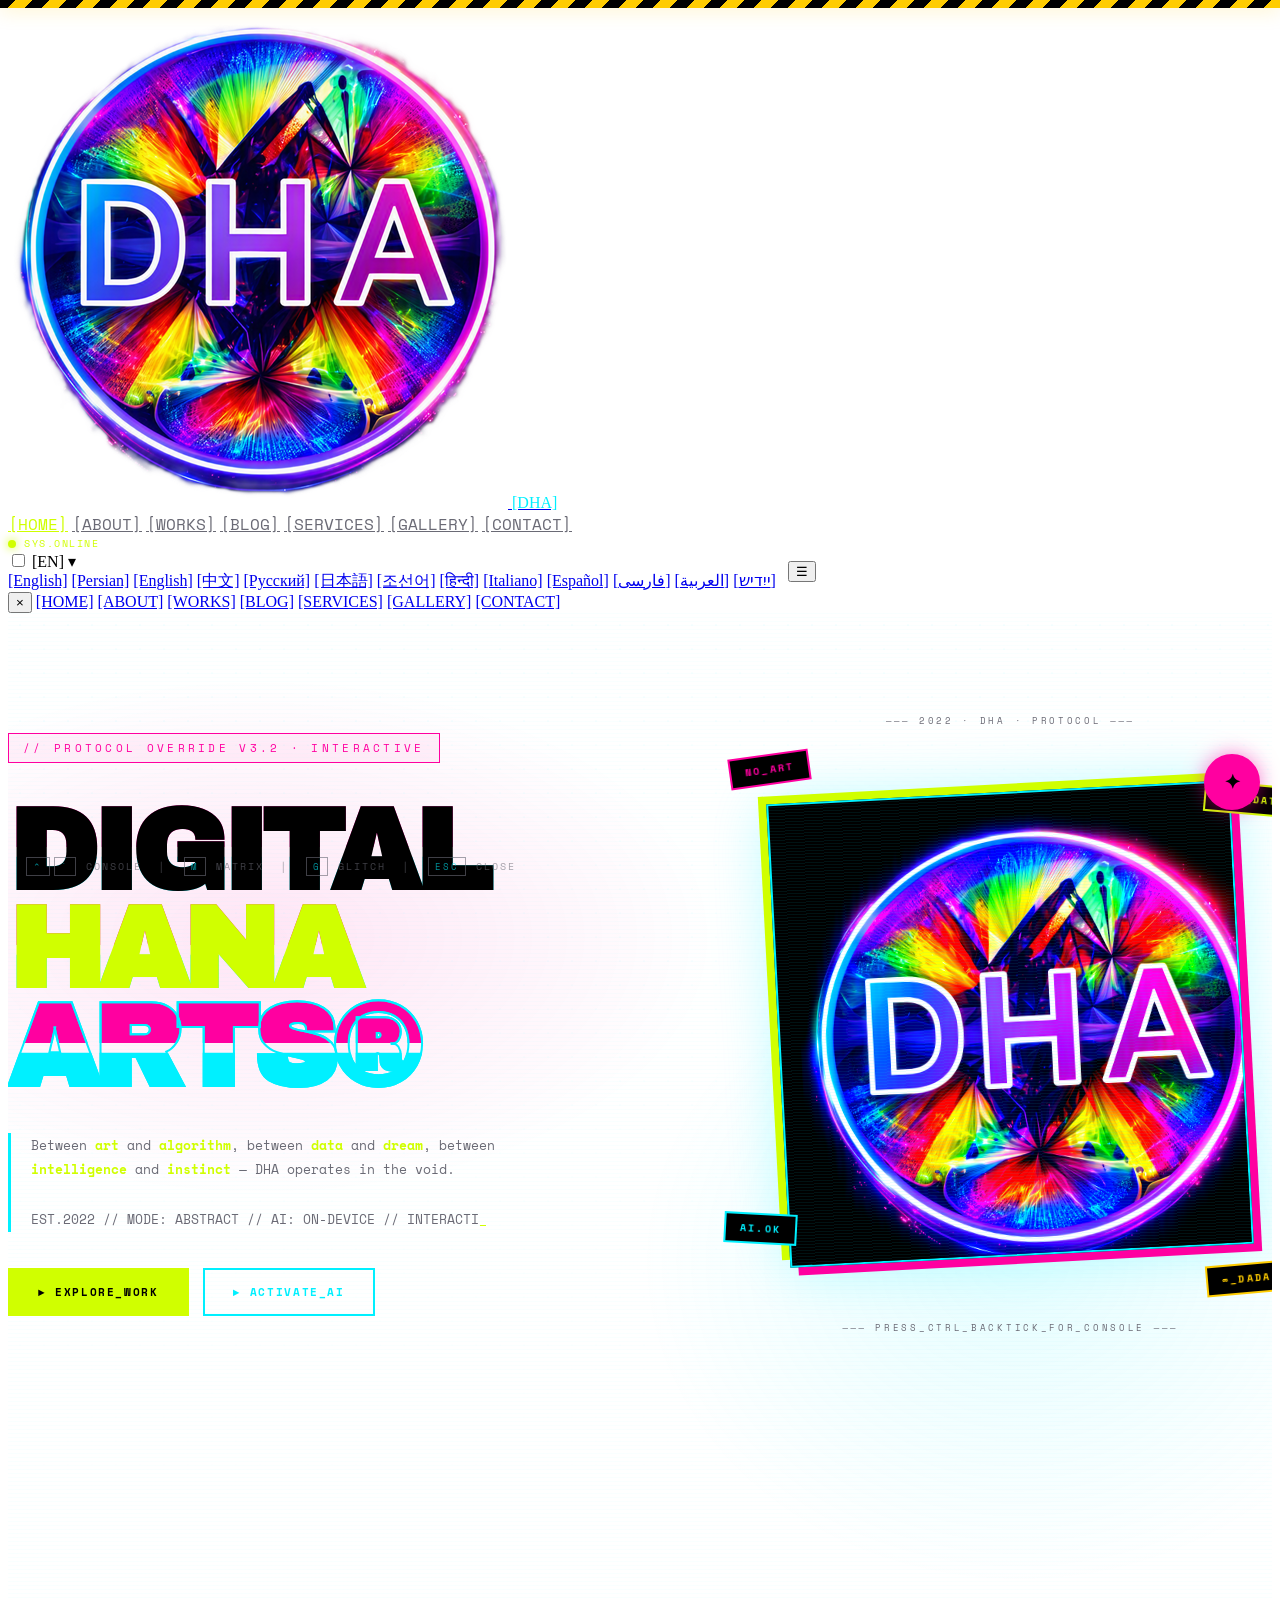
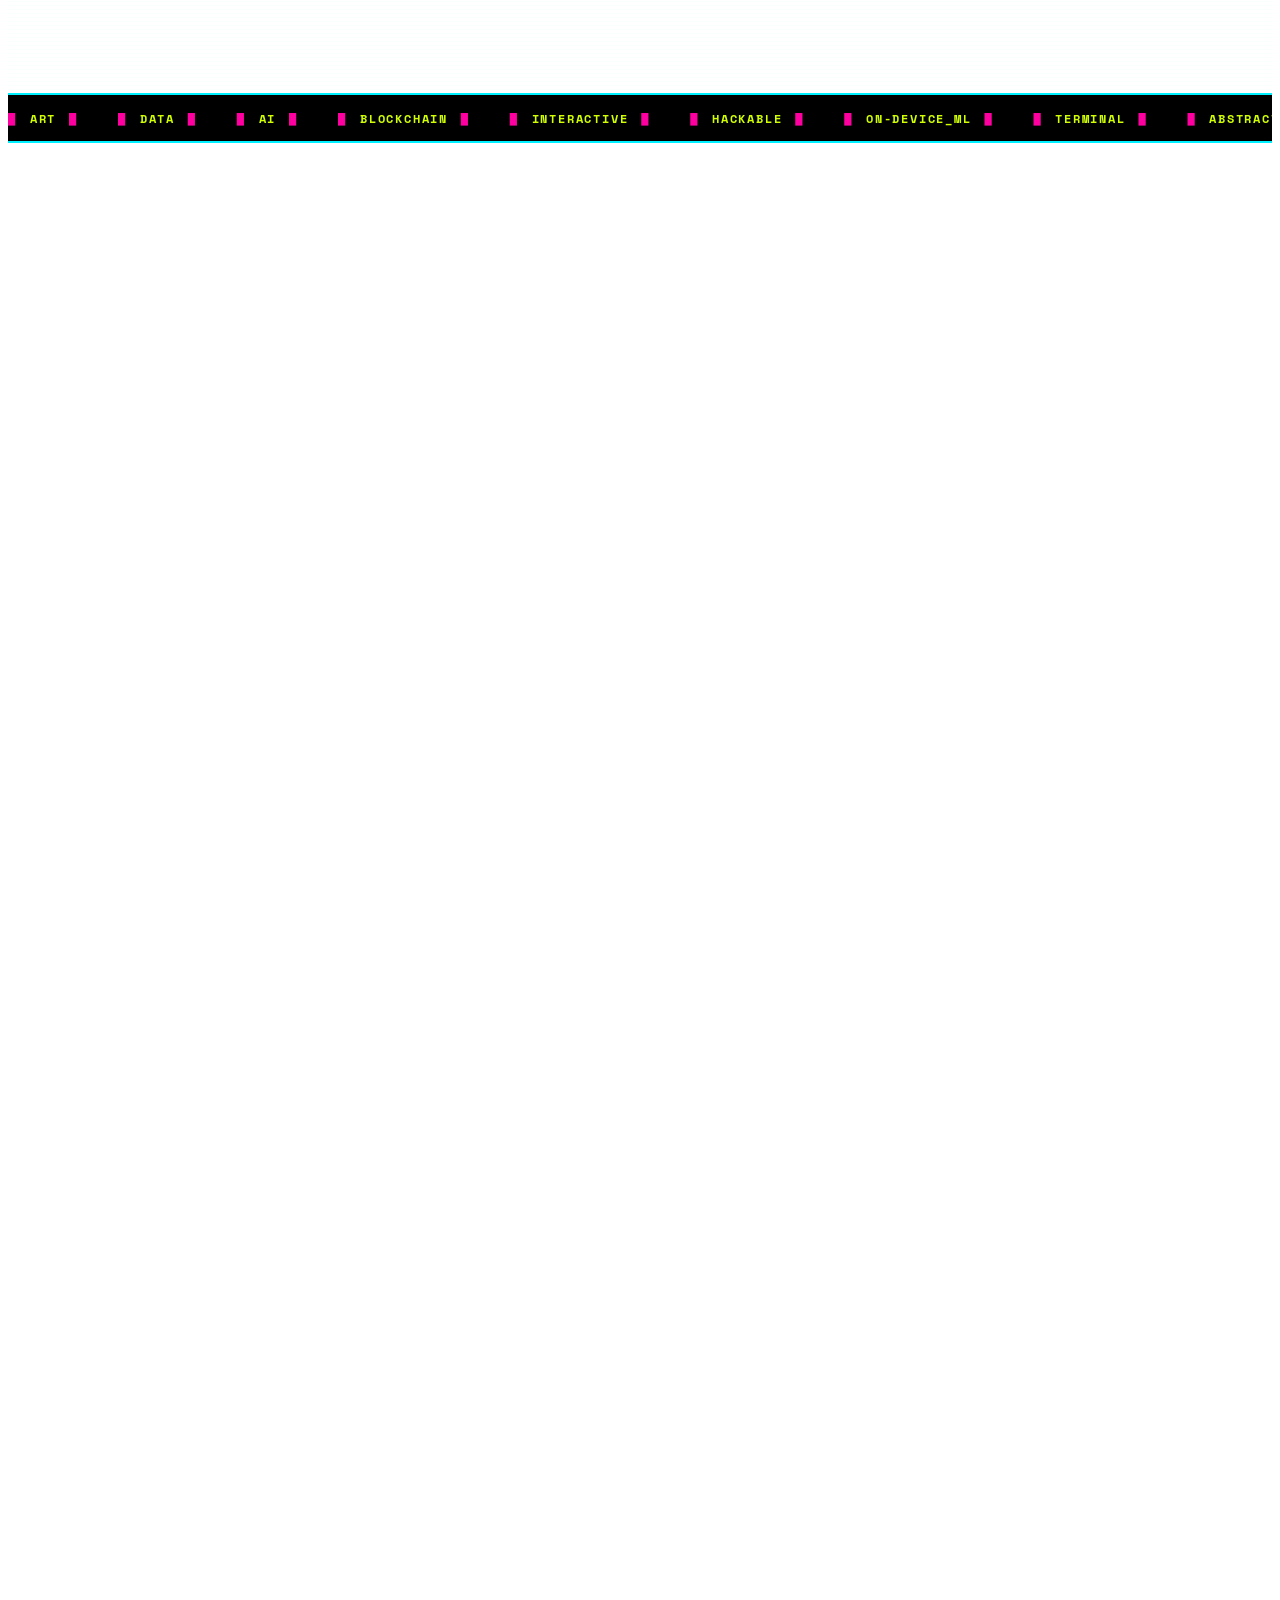
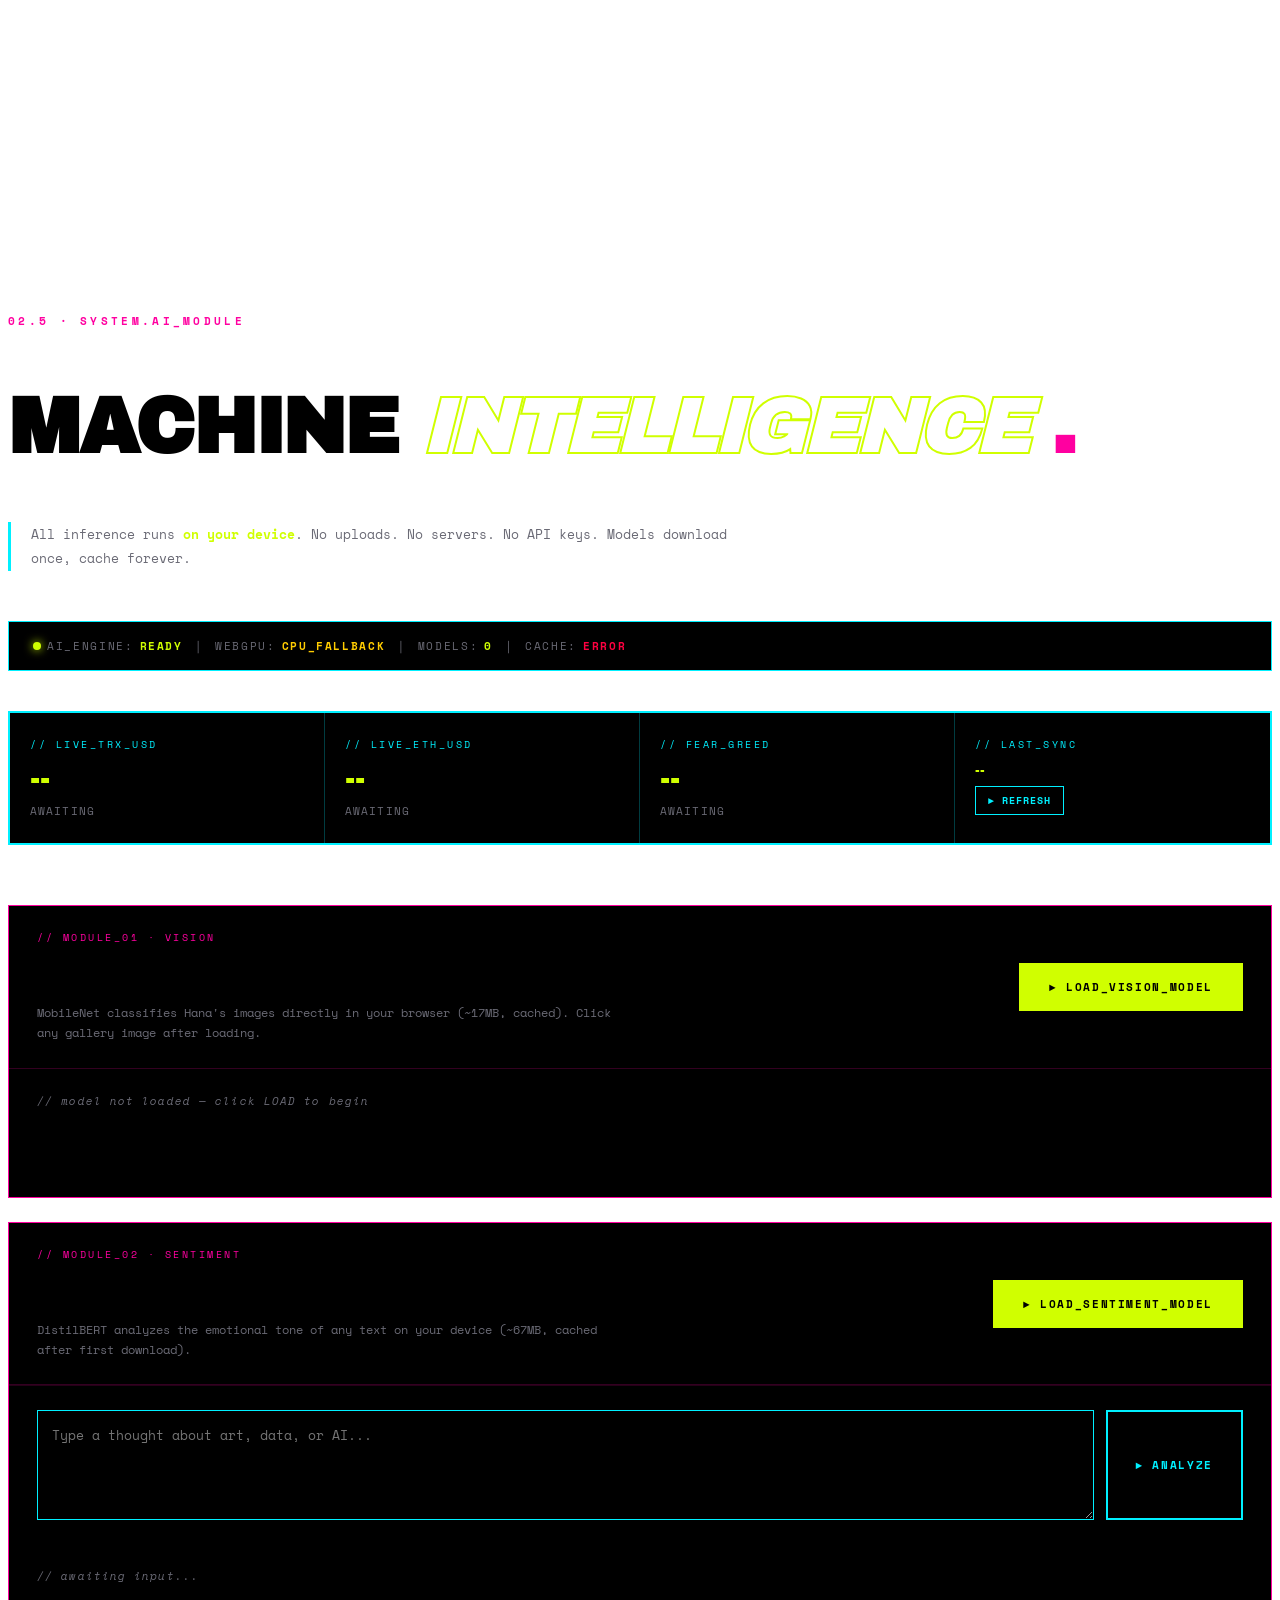
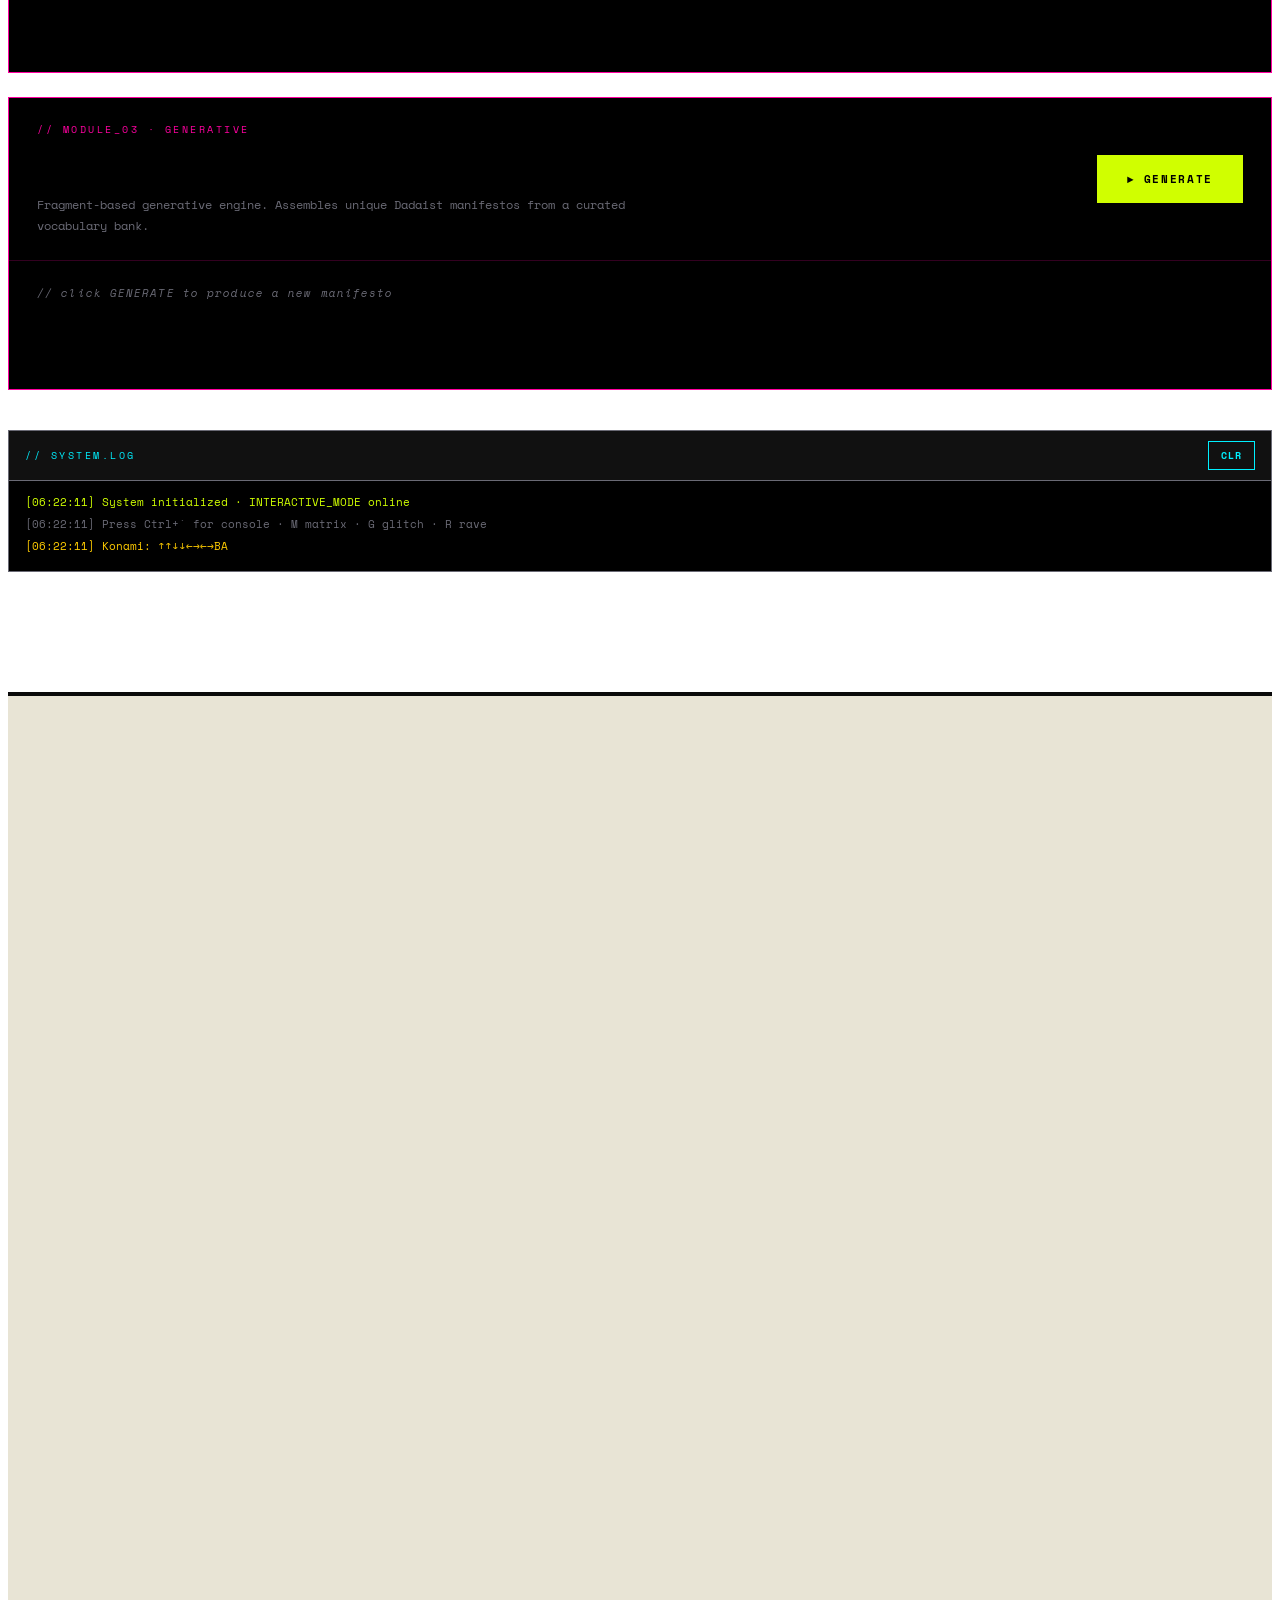
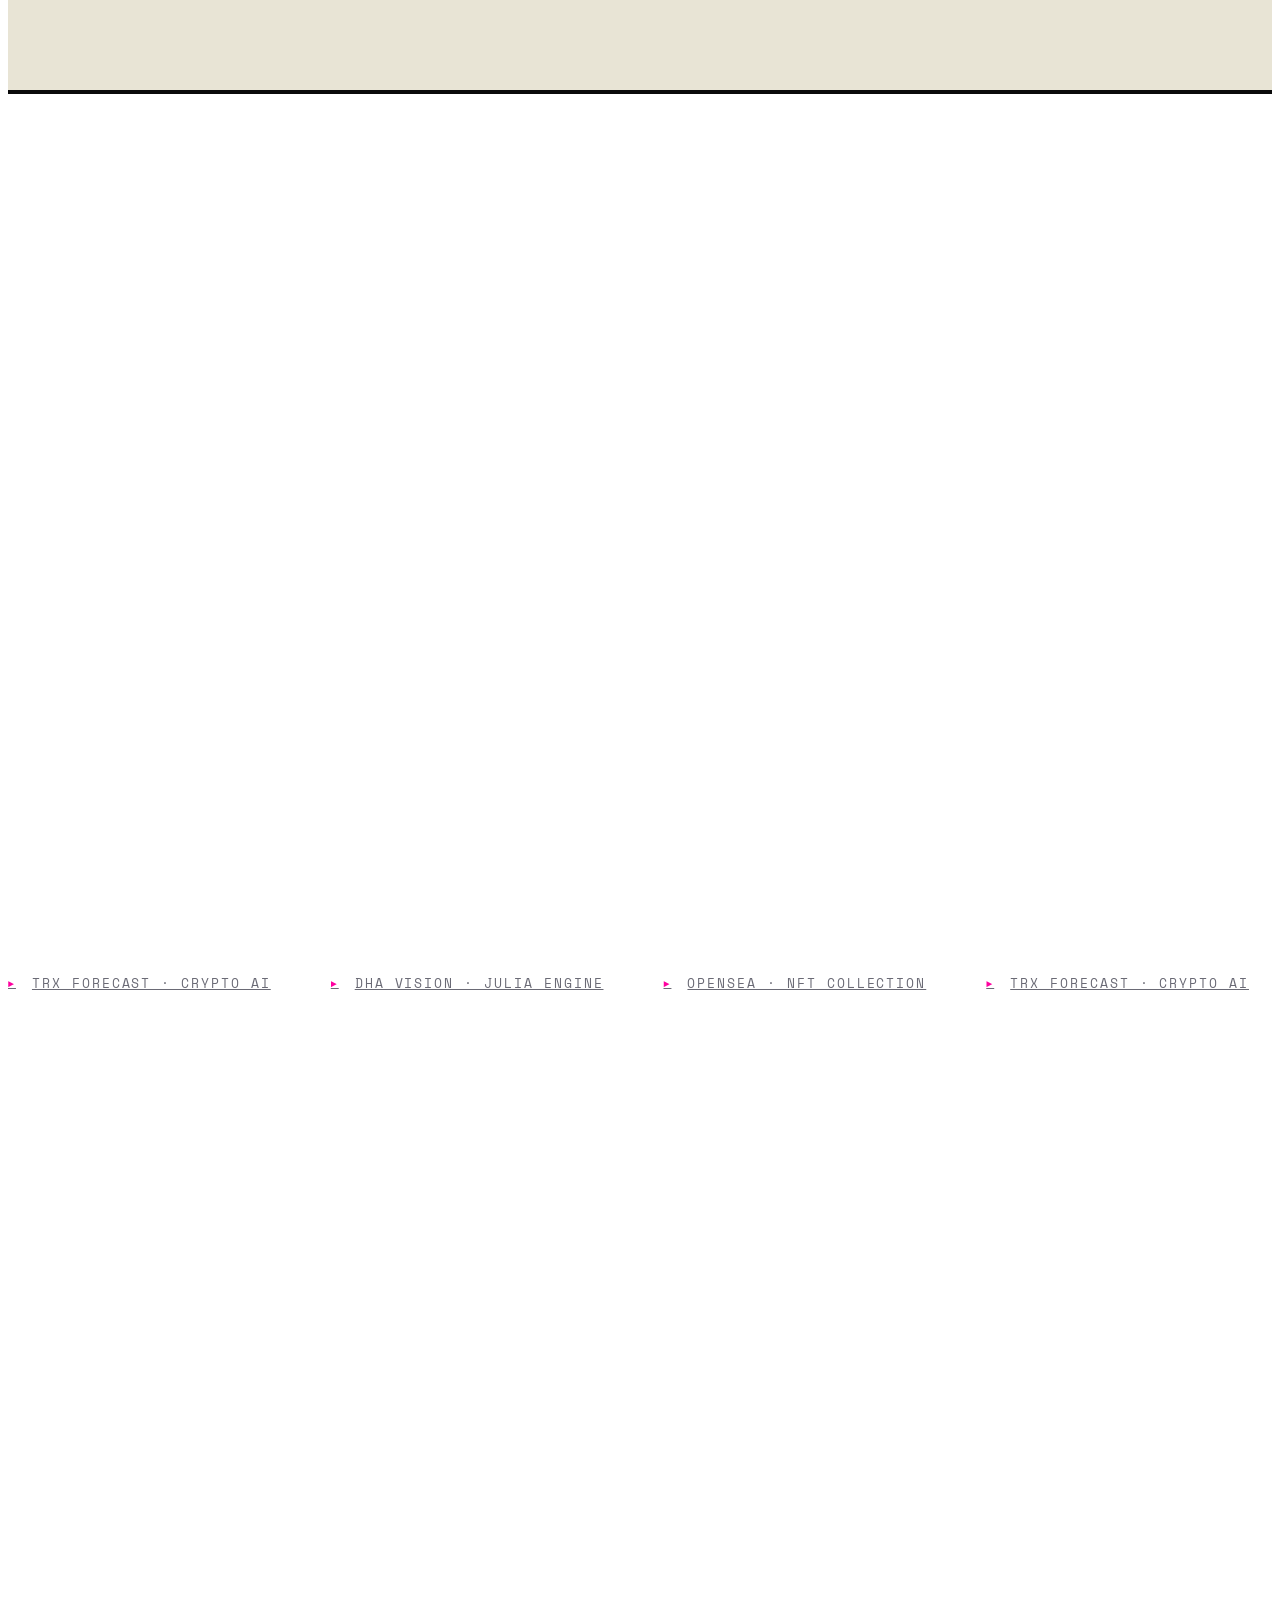
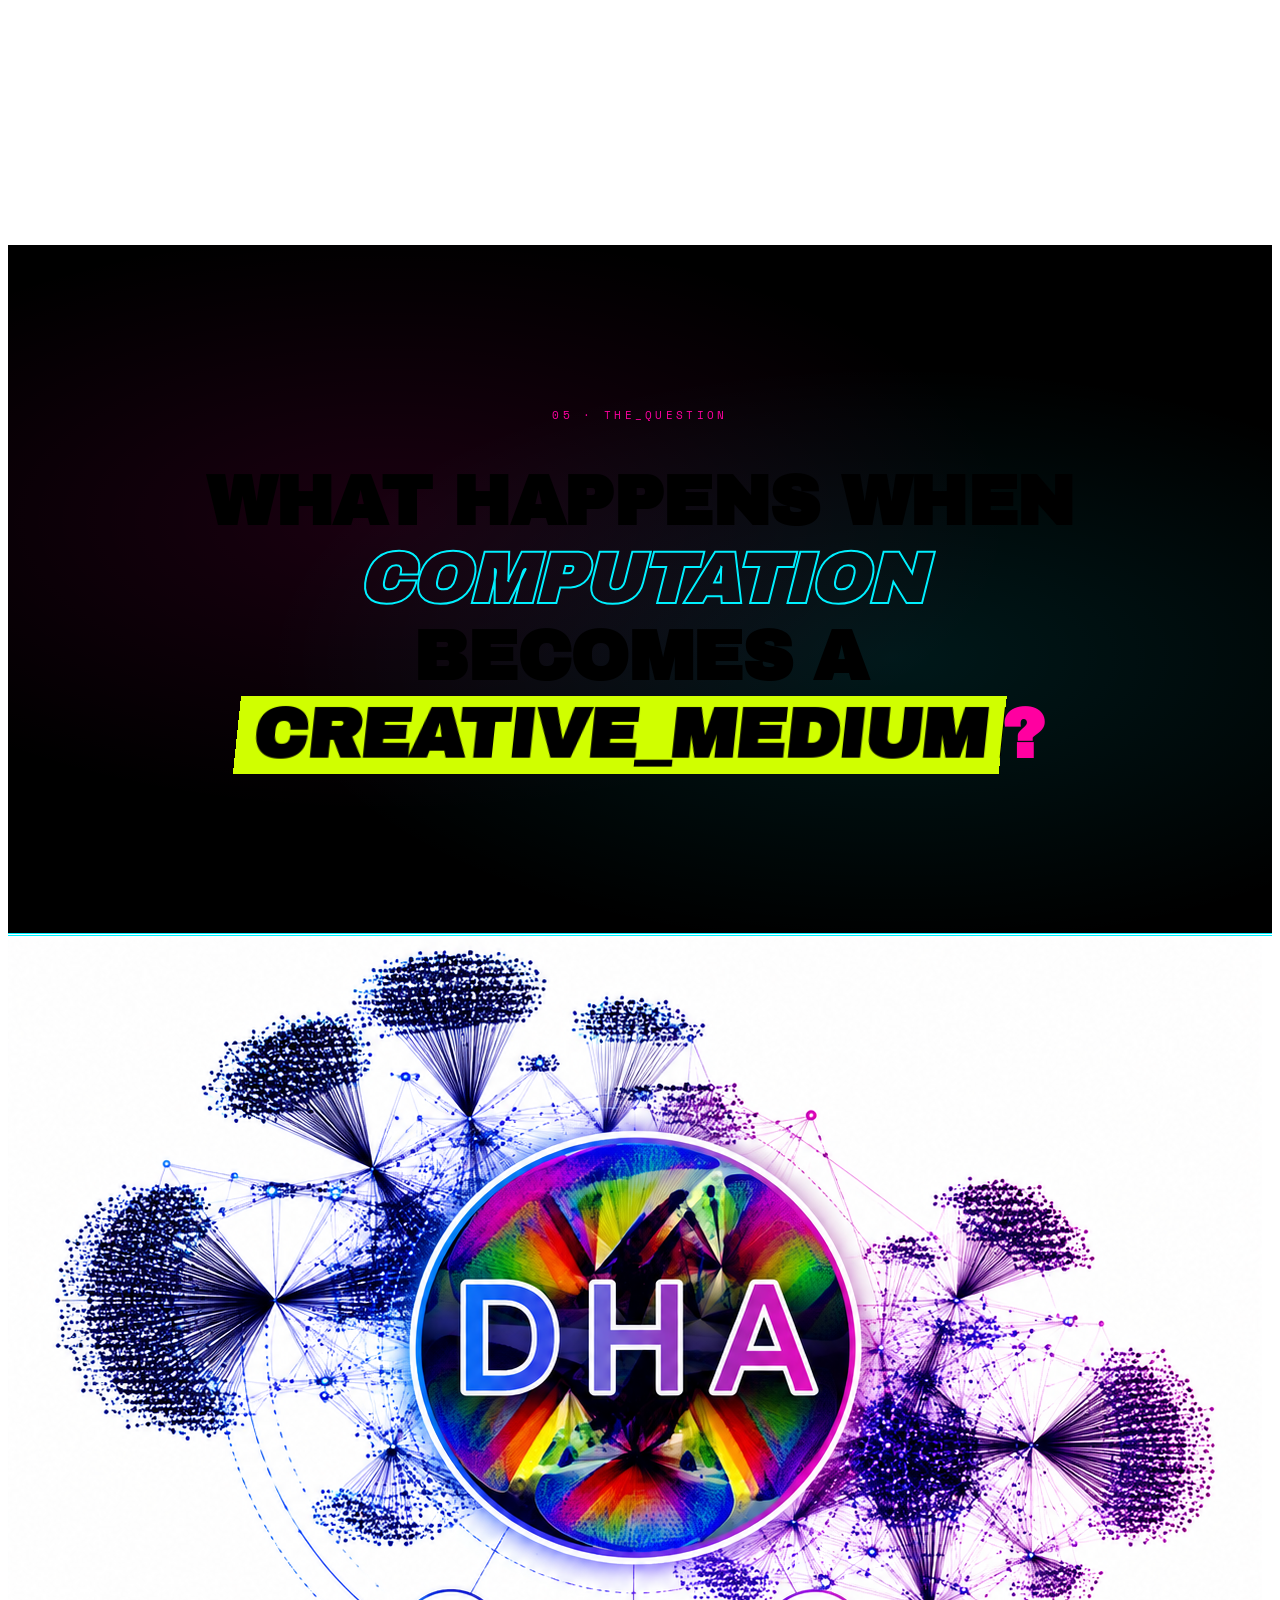
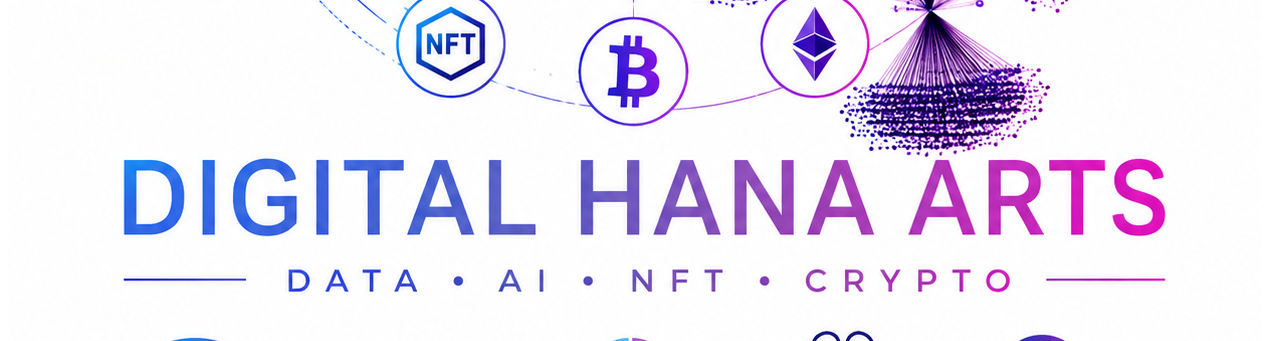
==== commit 6234842f: "Add files via upload" ====
--- a/index.html
+++ b/index.html
@@ -1,3154 +1,2364 @@
-<!DOCTYPE html>
-
-<html lang="en">
-
-<head>
-
-    <meta charset="UTF-8">
-
-    <meta
-        name="viewport"
-        content="width=device-width, initial-scale=1.0"
-    >
-
-    <meta
-        name="description"
-        content="Digital__Hana__Arts® — Computational creativity at the intersection of art, data, artificial intelligence and blockchain. Post-postmodern abstract expression."
-    >
-
-    <meta
-        name="theme-color"
-        content="#000000"
-    >
-
-    <meta
-        property="og:title"
-        content="Digital__Hana__Arts® — ABSTRACT"
-    >
-
-    <meta
-        property="og:description"
-        content="Art × Data × Intelligence × Blockchain × Abstraction"
-    >
-
-    <meta
-        property="og:type"
-        content="website"
-    >
-
-    <meta
-        property="og:image"
-        content="assets/DHA_logo.png"
-    >
-
-    <title>
-        DHA® — [ABSTRACTION_ENGINE]
-    </title>
-
-
-    <!-- =====================================================
-         FONTS
-    ====================================================== -->
-
-    <link
-        rel="preconnect"
-        href="https://fonts.googleapis.com"
-    >
-
-    <link
-        rel="preconnect"
-        href="https://fonts.gstatic.com"
-        crossorigin
-    >
-
-    <link
-        href="https://fonts.googleapis.com/css2?family=DM+Mono:wght@300;400;500&family=Inter:wght@300;400;500;600;700;800&family=Space+Grotesk:wght@400;500;600;700&display=swap"
-        rel="stylesheet"
-    >
-
-
-    <style>
-
-        /* =====================================================
-           DHA — ABSTRACT PROTOCOL v2.0
-        ====================================================== */
-
-        :root {
-
-            --void: #000000;
-            --void-2: #0a0a0a;
-            --void-3: #111111;
-
-            --bone: #f0f0f0;
-            --ash: #808080;
-            --smoke: #404040;
-
-            --acid: #ccff00;
-            --blood: #ff0040;
-            --chrome: #c0c0c0;
-            --static: #666666;
-
-            --grid-line: rgba(255,255,255,.08);
-            --border-raw: rgba(255,255,255,.25);
-
-            --radius-sharp: 0px;
-            --radius-blunt: 4px;
-
-            --max-width: 1400px;
-
-            --glitch-offset: 4px;
-
-        }
-
-
-        * {
-            box-sizing: border-box;
-            margin: 0;
-            padding: 0;
-        }
-
-
-        html {
-            scroll-behavior: smooth;
-            background: var(--void);
-        }
-
-
-        body {
-
-            background: var(--void);
-
-            color: var(--bone);
-
-            font-family:
-                "Space Grotesk",
-                "Inter",
-                system-ui,
-                sans-serif;
-
-            overflow-x: hidden;
-
-            cursor: crosshair;
-
-            position: relative;
-
-        }
-
-
-        ::selection {
-
-            background: var(--acid);
-
-            color: var(--void);
-
-        }
-
-
-        /* =====================================================
-           NOISE TEXTURE OVERLAY
-        ====================================================== */
-
-        body::before {
-
-            content: "";
-
-            position: fixed;
-
-            inset: 0;
-
-            pointer-events: none;
-
-            z-index: 9999;
-
-            opacity: .045;
-
-            background-image:
-
-                repeating-conic-gradient(
-                    from 0deg,
-                    rgba(255,255,255,.1) 0deg,
-                    rgba(0,0,0,.1) 1deg,
-                    rgba(255,255,255,.05) 2deg,
-                    rgba(0,0,0,.05) 3deg
-                );
-
-            mix-blend-mode: overlay;
-
-        }
-
-
-        body::after {
-
-            content: "";
-
-            position: fixed;
-
-            inset: 0;
-
-            pointer-events: none;
-
-            z-index: 9998;
-
-            background:
-
-                repeating-linear-gradient(
-                    0deg,
-                    transparent 0px,
-                    transparent 2px,
-                    rgba(255,255,255,.02) 3px,
-                    transparent 4px
-                );
-
-            mix-blend-mode: screen;
-
-        }
-
-
-        /* =====================================================
-           GLITCH KEYFRAMES
-        ====================================================== */
-
-        @keyframes glitch-shift {
-
-            0% {
-                transform: translate(0, 0) skewX(0deg);
-                clip-path: inset(0 0 0 0);
-            }
-
-            5% {
-                transform: translate(-2px, 2px) skewX(3deg);
-                clip-path: inset(10% 0 80% 0);
-            }
-
-            10% {
-                transform: translate(3px, -1px) skewX(-2deg);
-                clip-path: inset(40% 0 40% 0);
-            }
-
-            15% {
-                transform: translate(-1px, -3px) skewX(0deg);
-                clip-path: inset(70% 0 10% 0);
-            }
-
-            20% {
-                transform: translate(0, 0) skewX(0deg);
-                clip-path: inset(0 0 0 0);
-            }
-
-            100% {
-                transform: translate(0, 0) skewX(0deg);
-                clip-path: inset(0 0 0 0);
-            }
-
-        }
-
-
-        @keyframes glitch-clip {
-
-            0%, 100% {
-                clip-path: inset(0 0 0 0);
-            }
-
-            10% {
-                clip-path: inset(20% 0 60% 0);
-            }
-
-            20% {
-                clip-path: inset(80% 0 10% 0);
-            }
-
-            30% {
-                clip-path: inset(40% 0 30% 0);
-            }
-
-            40% {
-                clip-path: inset(10% 0 90% 0);
-            }
-
-            50% {
-                clip-path: inset(0 0 0 0);
-            }
-
-        }
-
-
-        @keyframes flicker {
-
-            0%, 100% {
-                opacity: 1;
-            }
-
-            50% {
-                opacity: .3;
-            }
-
-        }
-
-
-        @keyframes scanline {
-
-            0% {
-                top: -100%;
-            }
-
-            100% {
-                top: 200%;
-            }
-
-        }
-
-
-        @keyframes static-burst {
-
-            0%, 100% {
-                opacity: .1;
-            }
-
-            50% {
-                opacity: .5;
-            }
-
-        }
-
-
-        @keyframes rotate-slow {
-
-            0% {
-                transform: rotate(0deg);
-            }
-
-            100% {
-                transform: rotate(360deg);
-            }
-
-        }
-
-
-        @keyframes pulse-raw {
-
-            0%, 100% {
-                transform: scale(1);
-            }
-
-            50% {
-                transform: scale(1.05);
-            }
-
-        }
-
-
-        /* =====================================================
-           SCANLINE ELEMENT
-        ====================================================== */
-
-        .scanline {
-
-            position: fixed;
-
-            left: 0;
-
-            width: 100%;
-
-            height: 2px;
-
-            background: var(--acid);
-
-            opacity: .1;
-
-            pointer-events: none;
-
-            z-index: 9000;
-
-            animation: scanline 8s linear infinite;
-
-        }
-
-
-        /* =====================================================
-           NAVIGATION — BRUTALIST
-        ====================================================== */
-
-        nav {
-
-            position: fixed;
-
-            top: 0;
-
-            left: 0;
-
-            width: 100%;
-
-            z-index: 1000;
-
-            background: rgba(0,0,0,.85);
-
-            border-bottom: 1px solid var(--border-raw);
-
-            backdrop-filter: blur(20px);
-
-            padding: 0 clamp(16px, 4vw, 60px);
-
-            display: flex;
-
-            align-items: center;
-
-            justify-content: space-between;
-
-            height: 64px;
-
-        }
-
-
-        .nav-brand {
-
-            display: flex;
-
-            align-items: center;
-
-            gap: 12px;
-
-            font-family: "DM Mono", monospace;
-
-            font-weight: 500;
-
-            font-size: 13px;
-
-            letter-spacing: .2em;
-
-            text-transform: uppercase;
-
-            color: var(--bone);
-
-            text-decoration: none;
-
-        }
-
-
-        .nav-logo {
-
-            width: 28px;
-
-            height: 28px;
-
-            object-fit: contain;
-
-            filter: invert(1) contrast(1.2);
-
-        }
-
-
-        .nav-links {
-
-            display: flex;
-
-            gap: 28px;
-
-            align-items: center;
-
-            font-family: "DM Mono", monospace;
-
-            font-size: 10px;
-
-            letter-spacing: .15em;
-
-            text-transform: uppercase;
-
-        }
-
-
-        .nav-links a {
-
-            color: var(--ash);
-
-            text-decoration: none;
-
-            transition: color .2s ease;
-
-            position: relative;
-
-        }
-
-
-        .nav-links a::before {
-
-            content: "";
-
-            position: absolute;
-
-            bottom: -4px;
-
-            left: 0;
-
-            width: 0;
-
-            height: 1px;
-
-            background: var(--acid);
-
-            transition: width .3s ease;
-
-        }
-
-
-        .nav-links a:hover {
-
-            color: var(--bone);
-
-        }
-
-
-        .nav-links a:hover::before {
-
-            width: 100%;
-
-        }
-
-
-        /* Language switcher raw version */
-
-        .lang-switch {
-
-            position: relative;
-
-            display: inline-block;
-
-        }
-
-
-        .lang-toggle {
-
-            position: absolute;
-
-            opacity: 0;
-
-            width: 0;
-
-            height: 0;
-
-        }
-
-
-        .lang-button {
-
-            display: flex;
-
-            align-items: center;
-
-            gap: 6px;
-
-            cursor: pointer;
-
-            padding: 8px 14px;
-
-            border: 1px solid var(--border-raw);
-
-            background: transparent;
-
-            font-family: "DM Mono", monospace;
-
-            font-size: 10px;
-
-            letter-spacing: .12em;
-
-            color: var(--bone);
-
-            text-transform: uppercase;
-
-            transition: all .2s ease;
-
-            user-select: none;
-
-        }
-
-
-        .lang-button:hover {
-
-            background: var(--acid);
-
-            color: var(--void);
-
-            border-color: var(--acid);
-
-        }
-
-
-        .lang-dropdown {
-
-            position: absolute;
-
-            top: calc(100% + 8px);
-
-            right: 0;
-
-            min-width: 140px;
-
-            background: var(--void-2);
-
-            border: 1px solid var(--border-raw);
-
-            padding: 0;
-
-            opacity: 0;
-
-            visibility: hidden;
-
-            transform: translateY(-4px);
-
-            transition: all .2s ease;
-
-            z-index: 1001;
-
-        }
-
-
-        .lang-option {
-
-            display: block;
-
-            padding: 10px 16px;
-
-            font-family: "DM Mono", monospace;
-
-            font-size: 10px;
-
-            letter-spacing: .1em;
-
-            text-transform: uppercase;
-
-            color: var(--ash);
-
-            text-decoration: none;
-
-            transition: all .2s ease;
-
-            border-bottom: 1px solid rgba(255,255,255,.05);
-
-        }
-
-
-        .lang-option:hover {
-
-            background: var(--void-3);
-
-            color: var(--acid);
-
-        }
-
-
-        .lang-option.active {
-
-            color: var(--void);
-
-            background: var(--acid);
-
-        }
-
-
-        .lang-toggle:checked ~ .lang-dropdown,
-
-        .lang-switch:focus-within .lang-dropdown {
-
-            opacity: 1;
-
-            visibility: visible;
-
-            transform: translateY(0);
-
-        }
-
-
-        /* =====================================================
-           HERO — DE_CONSTRUCTED
-        ====================================================== */
-
-        .hero {
-
-            min-height: 100vh;
-
-            display: flex;
-
-            align-items: center;
-
-            padding: 100px 0 60px;
-
-            position: relative;
-
-        }
-
-
-        .hero-grid {
-
-            display: grid;
-
-            grid-template-columns: 1fr 1fr;
-
-            gap: 40px;
-
-            align-items: center;
-
-            width: 100%;
-
-        }
-
-
-        .hero-text {
-
-            position: relative;
-
-            z-index: 2;
-
-        }
-
-
-        .hero-label {
-
-            font-family: "DM Mono", monospace;
-
-            font-size: 11px;
-
-            letter-spacing: .3em;
-
-            text-transform: uppercase;
-
-            color: var(--acid);
-
-            margin-bottom: 30px;
-
-            display: inline-block;
-
-            border: 1px solid var(--acid);
-
-            padding: 8px 16px;
-
-            transform: rotate(-2deg);
-
-            background: rgba(204,255,0,.05);
-
-        }
-
-
-        .hero-text h1 {
-
-            font-size: clamp(3.5rem, 12vw, 10rem);
-
-            line-height: .8;
-
-            letter-spacing: -.08em;
-
-            font-weight: 700;
-
-            text-transform: uppercase;
-
-            position: relative;
-
-            word-break: break-all;
-
-        }
-
-
-        .hero-text h1 .word {
-
-            display: block;
-
-            position: relative;
-
-        }
-
-
-        .hero-text h1 .word-1 {
-
-            color: var(--bone);
-
-            text-shadow:
-
-                var(--glitch-offset) 0 0 var(--blood),
-
-                calc(var(--glitch-offset) * -1) 0 0 var(--acid);
-
-            animation: glitch-clip 6s infinite;
-
-        }
-
-
-        .hero-text h1 .word-2 {
-
-            color: transparent;
-
-            -webkit-text-stroke: 2px var(--acid);
-
-            font-style: italic;
-
-            transform: translateX(20px) rotate(2deg);
-
-            animation: glitch-shift 8s infinite;
-
-        }
-
-
-        .hero-text h1 .word-3 {
-
-            color: var(--void);
-
-            background: var(--acid);
-
-            padding: 0 10px;
-
-            display: inline-block;
-
-            transform: skewX(-10deg);
-
-            animation: pulse-raw 4s infinite;
-
-        }
-
-
-        .hero-copy {
-
-            margin-top: 40px;
-
-            max-width: 600px;
-
-            font-family: "DM Mono", monospace;
-
-            font-size: 13px;
-
-            line-height: 1.8;
-
-            color: var(--ash);
-
-            border-left: 3px solid var(--blood);
-
-            padding-left: 20px;
-
-            transform: rotate(1deg);
-
-        }
-
-
-        .hero-copy strong {
-
-            color: var(--bone);
-
-            font-weight: 500;
-
-            text-decoration: underline;
-
-            text-decoration-color: var(--acid);
-
-        }
-
-
-        .hero-actions {
-
-            display: flex;
-
-            gap: 16px;
-
-            margin-top: 40px;
-
-            flex-wrap: wrap;
-
-        }
-
-
-        .button {
-
-            display: inline-flex;
-
-            align-items: center;
-
-            gap: 10px;
-
-            padding: 14px 28px;
-
-            font-family: "DM Mono", monospace;
-
-            font-size: 11px;
-
-            letter-spacing: .15em;
-
-            text-transform: uppercase;
-
-            text-decoration: none;
-
-            border: 1px solid var(--border-raw);
-
-            background: transparent;
-
-            color: var(--bone);
-
-            transition: all .25s ease;
-
-            position: relative;
-
-            overflow: hidden;
-
-        }
-
-
-        .button::before {
-
-            content: "";
-
-            position: absolute;
-
-            top: 0;
-
-            left: -100%;
-
-            width: 100%;
-
-            height: 100%;
-
-            background: var(--acid);
-
-            transition: left .25s ease;
-
-            z-index: -1;
-
-        }
-
-
-        .button:hover::before {
-
-            left: 0;
-
-        }
-
-
-        .button:hover {
-
-            color: var(--void);
-
-            border-color: var(--acid);
-
-        }
-
-
-        .button-primary {
-
-            background: var(--acid);
-
-            color: var(--void);
-
-            border-color: var(--acid);
-
-        }
-
-
-        .button-primary::before {
-
-            background: var(--blood);
-
-        }
-
-
-        .button-primary:hover {
-
-            color: var(--bone);
-
-            border-color: var(--blood);
-
-        }
-
-
-        /* Hero visual abstract */
-
-        .hero-art {
-
-            position: relative;
-
-            min-height: 600px;
-
-            display: flex;
-
-            align-items: center;
-
-            justify-content: center;
-
-        }
-
-
-        .abstract-composition {
-
-            position: relative;
-
-            width: 100%;
-
-            height: 100%;
-
-            min-height: 500px;
-
-        }
-
-
-        .abstract-shape {
-
-            position: absolute;
-
-            border: 2px solid var(--border-raw);
-
-            background: rgba(255,255,255,.02);
-
-        }
-
-
-        .shape-1 {
-
-            width: 300px;
-
-            height: 300px;
-
-            top: 20%;
-
-            left: 10%;
-
-            border-radius: 50%;
-
-            animation: rotate-slow 30s linear infinite;
-
-            border-color: var(--acid);
-
-        }
-
-
-        .shape-2 {
-
-            width: 200px;
-
-            height: 200px;
-
-            top: 40%;
-
-            left: 50%;
-
-            transform: rotate(45deg);
-
-            border-color: var(--blood);
-
-            animation: pulse-raw 5s infinite;
-
-        }
-
-
-        .shape-3 {
-
-            width: 150px;
-
-            height: 400px;
-
-            top: 15%;
-
-            left: 60%;
-
-            border-radius: 0;
-
-            border-color: var(--chrome);
-
-            transform: skewX(20deg);
-
-            background: rgba(192,192,192,.05);
-
-        }
-
-
-        .shape-4 {
-
-            width: 250px;
-
-            height: 250px;
-
-            top: 50%;
-
-            left: 20%;
-
-            border-radius: 50% 0 50% 0;
-
-            border-color: var(--acid);
-
-            opacity: .6;
-
-            animation: glitch-clip 7s infinite;
-
-        }
-
-
-        .glitch-text {
-
-            position: absolute;
-
-            top: 50%;
-
-            left: 50%;
-
-            transform: translate(-50%, -50%);
-
-            font-family: "DM Mono", monospace;
-
-            font-size: clamp(4rem, 10vw, 8rem);
-
-            font-weight: 500;
-
-            color: var(--bone);
-
-            letter-spacing: -.05em;
-
-            animation: glitch-shift 5s infinite;
-
-            z-index: 3;
-
-        }
-
-
-        .glitch-text::before,
-
-        .glitch-text::after {
-
-            content: attr(data-text);
-
-            position: absolute;
-
-            top: 0;
-
-            left: 0;
-
-            width: 100%;
-
-            height: 100%;
-
-        }
-
-
-        .glitch-text::before {
-
-            color: var(--blood);
-
-            animation: glitch-clip 4s infinite;
-
-            clip-path: inset(0 0 70% 0);
-
-            transform: translate(-3px, -3px);
-
-        }
-
-
-        .glitch-text::after {
-
-            color: var(--acid);
-
-            animation: glitch-clip 6s infinite;
-
-            clip-path: inset(70% 0 0 0);
-
-            transform: translate(3px, 3px);
-
-        }
-
-
-        /* =====================================================
-           MARQUEE — RAW TAPE
-        ====================================================== */
-
-        .marquee {
-
-            border-top: 1px solid var(--border-raw);
-
-            border-bottom: 1px solid var(--border-raw);
-
-            padding: 20px 0;
-
-            overflow: hidden;
-
-            background: var(--void-2);
-
-            position: relative;
-
-        }
-
-
-        .marquee::before {
-
-            content: "";
-
-            position: absolute;
-
-            top: 0;
-
-            left: 0;
-
-            width: 100%;
-
-            height: 100%;
-
-            background: repeating-linear-gradient(
-                90deg,
-                transparent 0px,
-                transparent 50px,
-                rgba(255,255,255,.03) 51px,
-                transparent 52px
-            );
-
-            pointer-events: none;
-
-            z-index: 1;
-
-        }
-
-
-        .marquee-track {
-
-            display: inline-flex;
-
-            gap: 40px;
-
-            animation: marquee 20s linear infinite;
-
-            font-family: "DM Mono", monospace;
-
-            font-size: 12px;
-
-            letter-spacing: .2em;
-
-            text-transform: uppercase;
-
-            white-space: nowrap;
-
-        }
-
-
-        .marquee-track span {
-
-            color: var(--ash);
-
-            position: relative;
-
-        }
-
-
-        .marquee-track span::before {
-
-            content: "[";
-
-            color: var(--acid);
-
-            margin-right: 8px;
-
-        }
-
-
-        .marquee-track span::after {
-
-            content: "]";
-
-            color: var(--acid);
-
-            margin-left: 8px;
-
-        }
-
-
-        @keyframes marquee {
-
-            to {
-                transform: translateX(-50%);
-            }
-
-        }
-
-
-        /* =====================================================
-           SECTIONS — FRAGMENTED
-        ====================================================== */
-
-        section {
-
-            padding: 120px 0;
-
-            position: relative;
-
-            border-bottom: 1px solid rgba(255,255,255,.05);
-
-        }
-
-
-        .container {
-
-            width: min(calc(100% - 40px), var(--max-width));
-
-            margin: auto;
-
-            position: relative;
-
-        }
-
-
-        .section-label {
-
-            font-family: "DM Mono", monospace;
-
-            font-size: 10px;
-
-            letter-spacing: .3em;
-
-            text-transform: uppercase;
-
-            color: var(--blood);
-
-            margin-bottom: 30px;
-
-            display: inline-block;
-
-            transform: rotate(-1deg);
-
-            border-bottom: 2px solid var(--acid);
-
-            padding-bottom: 4px;
-
-        }
-
-
-        .section-title {
-
-            font-size: clamp(2.5rem, 6vw, 6rem);
-
-            line-height: .9;
-
-            letter-spacing: -.06em;
-
-            text-transform: uppercase;
-
-            font-weight: 700;
-
-            margin-bottom: 30px;
-
-            position: relative;
-
-        }
-
-
-        .section-title .accent {
-
-            color: transparent;
-
-            -webkit-text-stroke: 1.5px var(--acid);
-
-            font-style: italic;
-
-        }
-
-
-        .section-title .strike {
-
-            text-decoration: line-through;
-
-            text-decoration-color: var(--blood);
-
-            text-decoration-thickness: 4px;
-
-        }
-
-
-        .section-intro {
-
-            font-family: "DM Mono", monospace;
-
-            font-size: 13px;
-
-            line-height: 1.8;
-
-            color: var(--ash);
-
-            max-width: 700px;
-
-            margin-bottom: 60px;
-
-            border-left: 3px solid var(--acid);
-
-            padding-left: 20px;
-
-        }
-
-
-        /* =====================================================
-           DOMAINS — BROKEN GRID
-        ====================================================== */
-
-        .domains {
-
-            display: grid;
-
-            grid-template-columns: repeat(4, 1fr);
-
-            gap: 0;
-
-            border: 1px solid var(--border-raw);
-
-        }
-
-
-        .domain {
-
-            padding: 40px 30px;
-
-            min-height: 300px;
-
-            position: relative;
-
-            border-right: 1px solid var(--border-raw);
-
-            border-bottom: 1px solid var(--border-raw);
-
-            background: var(--void);
-
-            transition: all .3s ease;
-
-            cursor: crosshair;
-
-        }
-
-
-        .domain:nth-child(4n) {
-
-            border-right: none;
-
-        }
-
-
-        .domain:nth-last-child(-n+4) {
-
-            border-bottom: none;
-
-        }
-
-
-        .domain:hover {
-
-            background: var(--void-2);
-
-            transform: translateY(-4px);
-
-            border-color: var(--acid);
-
-        }
-
-
-        .domain::before {
-
-            content: attr(data-number);
-
-            position: absolute;
-
-            top: 20px;
-
-            right: 25px;
-
-            font-family: "DM Mono", monospace;
-
-            font-size: 12px;
-
-            color: var(--acid);
-
-        }
-
-
-        .domain-symbol {
-
-            font-size: 60px;
-
-            margin-bottom: 30px;
-
-            opacity: .5;
-
-            animation: pulse-raw 5s infinite;
-
-        }
-
-
-        .domain h3 {
-
-            font-size: 20px;
-
-            text-transform: uppercase;
-
-            letter-spacing: .05em;
-
-            margin-bottom: 15px;
-
-            color: var(--bone);
-
-        }
-
-
-        .domain p {
-
-            font-size: 13px;
-
-            line-height: 1.7;
-
-            color: var(--ash);
-
-            font-family: "DM Mono", monospace;
-
-        }
-
-
-        /* =====================================================
-           ABOUT — SPLIT ABSTRACT
-        ====================================================== */
-
-        .about-grid {
-
-            display: grid;
-
-            grid-template-columns: 1fr 1fr;
-
-            gap: 60px;
-
-            align-items: center;
-
-        }
-
-
-        .about-visual {
-
-            min-height: 500px;
-
-            position: relative;
-
-            background: var(--void-2);
-
-            border: 1px solid var(--border-raw);
-
-            overflow: hidden;
-
-        }
-
-
-        .about-visual::before {
-
-            content: "";
-
-            position: absolute;
-
-            inset: 0;
-
-            background:
-
-                linear-gradient(45deg, var(--acid) 25%, transparent 25%),
-                linear-gradient(-45deg, var(--blood) 25%, transparent 25%),
-                linear-gradient(45deg, transparent 75%, var(--chrome) 75%),
-                linear-gradient(-45deg, transparent 75%, var(--acid) 75%);
-
-            background-size: 20px 20px;
-
-            background-position: 0 0, 0 10px, 10px -10px, -10px 0;
-
-            opacity: .1;
-
-            animation: static-burst 3s infinite;
-
-        }
-
-
-        .about-visual::after {
-
-            content: "DHA®";
-
-            position: absolute;
-
-            top: 50%;
-
-            left: 50%;
-
-            transform: translate(-50%, -50%) rotate(-15deg);
-
-            font-size: clamp(5rem, 15vw, 12rem);
-
-            font-weight: 700;
-
-            color: transparent;
-
-            -webkit-text-stroke: 3px var(--acid);
-
-            opacity: .4;
-
-        }
-
-
-        .about-text h2 {
-
-            font-size: clamp(2rem, 4vw, 4rem);
-
-            line-height: .9;
-
-            letter-spacing: -.05em;
-
-            text-transform: uppercase;
-
-            margin-bottom: 20px;
-
-        }
-
-
-        .about-text h2 .highlight {
-
-            background: var(--blood);
-
-            color: var(--void);
-
-            padding: 0 8px;
-
-            display: inline-block;
-
-            transform: skewX(-5deg);
-
-        }
-
-
-        .about-text p {
-
-            font-size: 13px;
-
-            line-height: 1.8;
-
-            color: var(--ash);
-
-            font-family: "DM Mono", monospace;
-
-            margin-bottom: 20px;
-
-        }
-
-
-        .about-text p strong {
-
-            color: var(--acid);
-
-            font-weight: 500;
-
-        }
-
-
-        /* =====================================================
-           PROJECTS — RAW BLOCKS
-        ====================================================== */
-
-        .project {
-
-            margin-bottom: 40px;
-
-            border: 1px solid var(--border-raw);
-
-            background: var(--void-2);
-
-            display: grid;
-
-            grid-template-columns: 1fr 1fr;
-
-            position: relative;
-
-            transition: all .3s ease;
-
-        }
-
-
-        .project:hover {
-
-            border-color: var(--acid);
-
-            transform: translateX(-4px);
-
-        }
-
-
-        .project-visual {
-
-            min-height: 400px;
-
-            position: relative;
-
-            overflow: hidden;
-
-            background: var(--void);
-
-        }
-
-
-        .project-visual img {
-
-            width: 100%;
-
-            height: 100%;
-
-            object-fit: cover;
-
-            filter: grayscale(100%) contrast(1.2);
-
-            transition: all .5s ease;
-
-        }
-
-
-        .project:hover .project-visual img {
-
-            filter: grayscale(0%) contrast(1.1) hue-rotate(45deg);
-
-            transform: scale(1.05);
-
-        }
-
-
-        .project-visual::before {
-
-            content: "";
-
-            position: absolute;
-
-            inset: 0;
-
-            background: repeating-linear-gradient(
-                0deg,
-                transparent 0px,
-                transparent 4px,
-                rgba(0,0,0,.3) 5px
-            );
-
-            z-index: 1;
-
-            pointer-events: none;
-
-        }
-
-
-        .project-info {
-
-            padding: clamp(30px, 5vw, 60px);
-
-            display: flex;
-
-            flex-direction: column;
-
-            justify-content: center;
-
-            position: relative;
-
-        }
-
-
-        .project-tag {
-
-            font-family: "DM Mono", monospace;
-
-            font-size: 10px;
-
-            letter-spacing: .2em;
-
-            text-transform: uppercase;
-
-            color: var(--acid);
-
-            margin-bottom: 20px;
-
-            display: inline-block;
-
-        }
-
-
-        .project-info h3 {
-
-            font-size: clamp(2rem, 4vw, 4rem);
-
-            letter-spacing: -.05em;
-
-            line-height: .9;
-
-            text-transform: uppercase;
-
-            margin-bottom: 20px;
-
-            color: var(--bone);
-
-        }
-
-
-        .project-info p {
-
-            font-size: 13px;
-
-            line-height: 1.8;
-
-            color: var(--ash);
-
-            font-family: "DM Mono", monospace;
-
-            margin-bottom: 25px;
-
-        }
-
-
-        .tech {
-
-            display: flex;
-
-            gap: 8px;
-
-            flex-wrap: wrap;
-
-            margin-bottom: 25px;
-
-        }
-
-
-        .tech span {
-
-            border: 1px solid var(--border-raw);
-
-            padding: 6px 12px;
-
-            font-family: "DM Mono", monospace;
-
-            font-size: 10px;
-
-            letter-spacing: .1em;
-
-            text-transform: uppercase;
-
-            color: var(--chrome);
-
-            background: var(--void);
-
-        }
-
-
-        /* --- Multi-link layouts (for MLabChain) --- */
-
-        .project-links {
-
-            display: flex;
-
-            gap: 10px;
-
-            flex-wrap: wrap;
-
-        }
-
-
-        .project-links .button {
-
-            padding: 12px 18px;
-
-            font-size: 10px;
-
-        }
-
-
-        /* Logo badge overlay on the project visual */
-
-        .project-logo-badge {
-
-            position: absolute;
-
-            bottom: 20px;
-
-            left: 20px;
-
-            width: 76px;
-
-            height: 76px;
-
-            object-fit: contain;
-
-            z-index: 3;
-
-            padding: 10px;
-
-            background: rgba(0,0,0,.55);
-
-            border: 1px solid var(--border-raw);
-
-            backdrop-filter: blur(10px);
-
-            -webkit-backdrop-filter: blur(10px);
-
-            filter: none !important;   /* override project img filter */
-
-        }
-
-
-        .project:hover .project-logo-badge {
-
-            border-color: var(--acid);
-
-        }
-
-
-        /* Wide banner variant — banner is 1600x780 (≈2.05:1) */
-
-        .project.project-wide .project-visual {
-
-            min-height: 480px;
-
-        }
-
-
-        /* =====================================================
-           HANA — DECONSTRUCTED
-        ====================================================== */
-
-        .hana-grid {
-
-            display: grid;
-
-            grid-template-columns: 1fr 1fr;
-
-            gap: 60px;
-
-            align-items: center;
-
-        }
-
-
-        .hana-copy h2 {
-
-            font-size: clamp(3rem, 7vw, 7rem);
-
-            line-height: .8;
-
-            letter-spacing: -.08em;
-
-            text-transform: uppercase;
-
-            margin-bottom: 20px;
-
-            position: relative;
-
-        }
-
-
-        .hana-copy h2 .word {
-
-            display: block;
-
-        }
-
-
-        .hana-copy h2 .word-1 {
-
-            color: var(--bone);
-
-        }
-
-
-        .hana-copy h2 .word-2 {
-
-            color: transparent;
-
-            -webkit-text-stroke: 3px var(--blood);
-
-            font-style: italic;
-
-            transform: translateX(30px);
-
-        }
-
-
-        .hana-copy p {
-
-            font-size: 13px;
-
-            line-height: 1.8;
-
-            color: var(--ash);
-
-            font-family: "DM Mono", monospace;
-
-            margin-bottom: 20px;
-
-        }
-
-
-        .hana-image {
-
-            min-height: 500px;
-
-            position: relative;
-
-            border: 1px solid var(--border-raw);
-
-            background: var(--void-2);
-
-            overflow: hidden;
-
-        }
-
-
-        .hana-image::before {
-
-            content: "";
-
-            position: absolute;
-
-            inset: 0;
-
-            background:
-
-                linear-gradient(
-                    135deg,
-                    rgba(204,255,0,.2),
-                    transparent 50%,
-                    rgba(255,0,64,.2)
-                );
-
-            z-index: 1;
-
-            mix-blend-mode: screen;
-
-        }
-
-
-        .hana-image img {
-
-            width: 100%;
-
-            height: 100%;
-
-            object-fit: cover;
-
-            filter: contrast(1.3) saturate(1.2);
-
-            animation: glitch-clip 10s infinite;
-
-        }
-
-
-        /* =====================================================
-           PHILOSOPHY — VOID
-        ====================================================== */
-
-        .philosophy {
-
-            text-align: center;
-
-            padding: 160px 0;
-
-            background: var(--void);
-
-        }
-
-
-        .philosophy-mark {
-
-            font-family: "DM Mono", monospace;
-
-            font-size: 10px;
-
-            letter-spacing: .3em;
-
-            text-transform: uppercase;
-
-            color: var(--blood);
-
-            margin-bottom: 40px;
-
-        }
-
-
-        .philosophy h2 {
-
-            max-width: 1000px;
-
-            margin: auto;
-
-            font-size: clamp(2.5rem, 7vw, 6rem);
-
-            line-height: .9;
-
-            letter-spacing: -.06em;
-
-            text-transform: uppercase;
-
-            font-weight: 700;
-
-        }
-
-
-        .philosophy h2 .fragment {
-
-            display: block;
-
-            margin-bottom: 10px;
-
-        }
-
-
-        .philosophy h2 .fragment-1 {
-
-            color: var(--bone);
-
-        }
-
-
-        .philosophy h2 .fragment-2 {
-
-            color: transparent;
-
-            -webkit-text-stroke: 2px var(--acid);
-
-            font-style: italic;
-
-        }
-
-
-        .philosophy h2 .fragment-3 {
-
-            background: var(--blood);
-
-            color: var(--void);
-
-            display: inline-block;
-
-            padding: 0 10px;
-
-            transform: skewX(-10deg);
-
-        }
-
-
-        /* =====================================================
-           FOOTER — TERMINAL
-        ====================================================== */
-
-        footer {
-
-            border-top: 2px solid var(--acid);
-
-            padding: 60px 0 30px;
-
-            background: var(--void-2);
-
-        }
-
-
-        .footer-grid {
-
-            display: flex;
-
-            justify-content: space-between;
-
-            align-items: flex-start;
-
-            gap: 40px;
-
-            flex-wrap: wrap;
-
-            margin-bottom: 40px;
-
-        }
-
-
-        .footer-brand {
-
-            display: flex;
-
-            align-items: center;
-
-            gap: 12px;
-
-            font-family: "DM Mono", monospace;
-
-            font-size: 14px;
-
-            letter-spacing: .15em;
-
-            text-transform: uppercase;
-
-            color: var(--bone);
-
-        }
-
-
-        .footer-logo {
-
-            width: 40px;
-
-            height: 40px;
-
-            object-fit: contain;
-
-            filter: invert(1);
-
-        }
-
-
-        .footer-sub {
-
-            font-family: "DM Mono", monospace;
-
-            font-size: 11px;
-
-            color: var(--ash);
-
-            letter-spacing: .1em;
-
-            text-transform: uppercase;
-
-            margin-top: 10px;
-
-        }
-
-
-        .footer-links {
-
-            display: flex;
-
-            gap: 24px;
-
-            flex-wrap: wrap;
-
-            font-family: "DM Mono", monospace;
-
-            font-size: 10px;
-
-            letter-spacing: .15em;
-
-            text-transform: uppercase;
-
-        }
-
-
-        .footer-links a {
-
-            color: var(--ash);
-
-            text-decoration: none;
-
-            transition: color .2s ease;
-
-        }
-
-
-        .footer-links a:hover {
-
-            color: var(--acid);
-
-        }
-
-
-        .copyright {
-
-            border-top: 1px solid rgba(255,255,255,.1);
-
-            padding-top: 20px;
-
-            display: flex;
-
-            justify-content: space-between;
-
-            font-family: "DM Mono", monospace;
-
-            font-size: 9px;
-
-            letter-spacing: .15em;
-
-            text-transform: uppercase;
-
-            color: var(--smoke);
-
-        }
-
-
-        /* =====================================================
-           RESPONSIVE
-        ====================================================== */
-
-        @media (max-width: 900px) {
-
-            .nav-links {
-                display: none;
-            }
-
-            .hero-grid,
-            .about-grid,
-            .hana-grid,
-            .project {
-
-                grid-template-columns: 1fr;
-
-            }
-
-
-            .domains {
-
-                grid-template-columns: repeat(2, 1fr);
-
-            }
-
-
-            .domain:nth-child(2n) {
-
-                border-right: none;
-
-            }
-
-
-            .hero-art {
-
-                min-height: 400px;
-
-            }
-
-
-            .abstract-composition {
-
-                min-height: 400px;
-
-            }
-
-        }
-
-
-        @media (max-width: 600px) {
-
-            .hero {
-
-                padding: 80px 0 40px;
-
-            }
-
-
-            .hero-grid {
-
-                gap: 30px;
-
-            }
-
-
-            .hero-text h1 {
-
-                font-size: 3rem;
-
-            }
-
-
-            .hero-art {
-
-                min-height: 300px;
-
-                order: -1;
-
-            }
-
-
-            .domains {
-
-                grid-template-columns: 1fr;
-
-            }
-
-
-            .domain {
-
-                border-right: none;
-
-                border-bottom: 1px solid var(--border-raw);
-
-                min-height: 250px;
-
-            }
-
-
-            .domain:nth-last-child(-n+4) {
-
-                border-bottom: 1px solid var(--border-raw);
-
-            }
-
-
-            .domain:last-child {
-
-                border-bottom: none;
-
-            }
-
-
-            .footer-grid,
-            .copyright {
-
-                flex-direction: column;
-
-            }
-
-
-            .footer-links {
-
-                flex-wrap: wrap;
-
-            }
-
-
-            .project-logo-badge {
-
-                width: 60px;
-
-                height: 60px;
-
-                bottom: 14px;
-
-                left: 14px;
-
-                padding: 8px;
-
-            }
-
-        }
-
-
-        /* =====================================================
-           ACCESSIBILITY
-        ====================================================== */
-
-        @media (prefers-reduced-motion: reduce) {
-
-            *,
-            *::before,
-            *::after {
-
-                animation-duration: 0.01ms !important;
-
-                animation-iteration-count: 1 !important;
-
-                transition-duration: 0.01ms !important;
-
-            }
-
-        }
-
-    </style>
-
-</head>
-
-
-<body>
-
-    <!-- =====================================================
-         SCANLINE
-    ====================================================== -->
-
-    <div class="scanline"></div>
-
-
-    <!-- =====================================================
-         NAVIGATION
-    ====================================================== -->
-
-    <nav>
-
-        <a href="#top" class="nav-brand">
-
-            <img
-                src="assets/DHA_logo_h.png"
-                alt="DHA®"
-                class="nav-logo"
-            >
-
-            <span>DHA®</span>
-
-        </a>
-
-
-        <div class="nav-links">
-
-            <a href="#about">[about]</a>
-
-            <a href="#domains">[domains]</a>
-
-            <a href="#work">[work]</a>
-
-            <a href="#hana">[hana]</a>
-
-            <a
-                href="https://github.com/DigitalHanaArts"
-                target="_blank"
-                rel="noopener noreferrer"
-            >
-                [github]
-            </a>
-
-        </div>
-
-
-        <div class="lang-switch">
-
-            <input type="checkbox" id="lang-toggle" class="lang-toggle">
-
-            <label for="lang-toggle" class="lang-button">
-                [EN] ▾
-            </label>
-
-            <div class="lang-dropdown" role="menu">
-
-                <a href="https://digitalhanaarts.github.io/dha/" class="lang-option active">[EN]</a>
-
-                <a href="https://digitalhanaarts.github.io/dha-per/" class="lang-option">[فارسی]</a>
-
-                <a href="https://digitalhanaarts.github.io/it_dha/" class="lang-option">[IT]</a>
-
-                <a href="https://digitalhanaarts.github.io/dha_ar/" class="lang-option">[AR]</a>
-
-            </div>
-
-        </div>
-
-    </nav>
-
-
-    <!-- =====================================================
-         MAIN
-    ====================================================== -->
-
-    <main id="top">
-
-
-        <!-- =================================================
-             HERO
-        ================================================== -->
-
-        <section class="hero">
-
-            <div class="container">
-
-                <div class="hero-grid">
-
-                    <div class="hero-text">
-
-                        <span class="hero-label">[COMPUTATIONAL_ART_ENGINE]</span>
-
-                        <h1>
-
-                            <span class="word word-1">DIGITAL</span>
-
-                            <span class="word word-2">HANA</span>
-
-                            <span class="word word-3">ARTS®</span>
-
-                        </h1>
-
-                        <p class="hero-copy">
-
-                            Between <strong>art</strong> and <strong>algorithm</strong>,
-
-                            between <strong>data</strong> and <strong>dream</strong>,
-
-                            between <strong>intelligence</strong> and <strong>instinct</strong> —
-
-                            DHA operates in the void.
-
-                        </p>
-
-                        <div class="hero-actions">
-
-                            <a href="#work" class="button button-primary">
-                                [EXPLORE_WORK]
-                            </a>
-
-                            <a
-                                href="https://github.com/DigitalHanaArts"
-                                target="_blank"
-                                rel="noopener noreferrer"
-                                class="button"
-                            >
-                                [GITHUB ↗]
-                            </a>
-
-                        </div>
-
-                    </div>
-
-
-                    <div class="hero-art">
-
-                        <div class="abstract-composition">
-
-                            <div class="abstract-shape shape-1"></div>
-
-                            <div class="abstract-shape shape-2"></div>
-
-                            <div class="abstract-shape shape-3"></div>
-
-                            <div class="abstract-shape shape-4"></div>
-
-                            <div class="glitch-text" data-text="DHA®">DHA®</div>
-
-                        </div>
-
-                    </div>
-
-                </div>
-
-            </div>
-
-        </section>
-
-
-        <!-- =================================================
-             MARQUEE
-        ================================================== -->
-
-        <div class="marquee">
-
-            <div class="marquee-track">
-
-                <span>ART</span>
-                <span>DATA</span>
-                <span>AI</span>
-                <span>BLOCKCHAIN</span>
-                <span>GENERATIVE</span>
-                <span>COMPUTATIONAL</span>
-                <span>INTELLIGENCE</span>
-                <span>VISUALIZATION</span>
-                <span>MLABCHAIN</span>
-                <span>ABSTRACT</span>
-                <span>PROTOCOL</span>
-
-                <span>ART</span>
-                <span>DATA</span>
-                <span>AI</span>
-                <span>BLOCKCHAIN</span>
-                <span>GENERATIVE</span>
-                <span>COMPUTATIONAL</span>
-                <span>INTELLIGENCE</span>
-                <span>VISUALIZATION</span>
-                <span>MLABCHAIN</span>
-                <span>ABSTRACT</span>
-                <span>PROTOCOL</span>
-
-            </div>
-
-        </div>
-
-
-        <!-- =================================================
-             ABOUT
-        ================================================== -->
-
-        <section id="about">
-
-            <div class="container">
-
-                <div class="about-grid">
-
-                    <div class="about-visual"></div>
-
-
-                    <div class="about-text">
-
-                        <span class="section-label">[01/THE_STUDIO]</span>
-
-                        <h2>
-
-                            Technology
-
-                            is
-
-                            <span class="highlight">material.</span>
-
-                        </h2>
-
-                        <p>
-
-                            Digital Hana Arts is an experimental
-
-                            computational creativity studio operating
-
-                            in the <strong>interstitial space</strong>
-
-                            between technology and artistic expression.
-
-                        </p>
-
-                        <p>
-
-                            We build software, visual systems,
-
-                            machine-learning experiments, data-driven
-
-                            artwork and blockchain-oriented digital
-
-                            assets — all with a <strong>post-human
-
-                            sensibility</strong>.
-
-                        </p>
-
-                        <p>
-
-                            Our central question is not simple:
-
-                            <strong>What happens when computation
-
-                            becomes a creative medium?</strong>
-
-                        </p>
-
-                    </div>
-
-                </div>
-
-            </div>
-
-        </section>
-
-
-        <!-- =================================================
-             DOMAINS
-        ================================================== -->
-
-        <section id="domains">
-
-            <div class="container">
-
-                <span class="section-label">[02/THE_ECOSYSTEM]</span>
-
-                <h2 class="section-title">
-
-                    Four domains.
-
-                    <span class="accent">One system.</span>
-
-                    <span class="strike">No boundaries.</span>
-
-                </h2>
-
-                <p class="section-intro">
-
-                    DHA operates across disciplines rather than
-
-                    inside a single technological category.
-
-                    This is the deconstructed grid.
-
-                </p>
-
-
-                <div class="domains">
-
-
-                    <article class="domain" data-number="01">
-
-                        <div class="domain-symbol">◇</div>
-
-                        <h3>Digital Art</h3>
-
-                        <p>
-                            Generative systems, algorithmic art,
-                            computational photography and
-                            experimental digital media.
-                        </p>
-
-                    </article>
-
-
-                    <article class="domain" data-number="02">
-
-                        <div class="domain-symbol">◌</div>
-
-                        <h3>Data Science</h3>
-
-                        <p>
-                            Data mining, analysis, visualization,
-                            statistical computing and
-                            data-driven discovery.
-                        </p>
-
-                    </article>
-
-
-                    <article class="domain" data-number="03">
-
-                        <div class="domain-symbol">◎</div>
-
-                        <h3>Intelligence</h3>
-
-                        <p>
-                            Machine learning, deep learning,
-                            computer vision and generative
-                            artificial intelligence.
-                        </p>
-
-                    </article>
-
-
-                    <article class="domain" data-number="04">
-
-                        <div class="domain-symbol">⛓</div>
-
-                        <h3>Blockchain</h3>
-
-                        <p>
-                            NFTs, digital assets, blockchain
-                            analytics and decentralized
-                            creative ecosystems.
-                        </p>
-
-                    </article>
-
-
-                </div>
-
-            </div>
-
-        </section>
-
-
-        <!-- =================================================
-             WORK
-        ================================================== -->
-
-        <section id="work">
-
-            <div class="container">
-
-                <span class="section-label">[03/SELECTED_WORK]</span>
-
-                <h2 class="section-title">
-
-                    From <span class="accent">pixels</span>
-
-                    to <span class="strike">intelligence</span>.
-
-                </h2>
-
-
-                <!-- =========================================
-                     MLabChain — Blockchain / Lab Chain
-                ========================================== -->
-                <div class="project project-wide">
-
-                    <div class="project-visual">
-
-                        <img
-                            src="assets/MLabChain_v3_Banner.png"
-                            alt="MLabChain — blockchain research platform"
-                            loading="lazy"
-                        >
-
-                        <img
-                            src="assets/mlabchain.png"
-                            alt="MLabChain logo"
-                            class="project-logo-badge"
-                        >
-
-                    </div>
-
-                    <div class="project-info">
-
-                        <span class="project-tag">[BLOCKCHAIN_PROTOCOL]</span>
-
-                        <h3>MLab<br>Chain</h3>
-
-                        <p>
-                            A blockchain research and engineering
-                            platform — bridging laboratory science,
-                            decentralized infrastructure and
-                            verifiable computation.
-                        </p>
-
-                        <div class="tech">
-
-                            <span>Blockchain</span>
-                            <span>Distributed</span>
-                            <span>Web3</span>
-                            <span>HEP</span>
-                            <span>Research</span>
-
-                        </div>
-
-                        <div class="project-links">
-
-                            <a
-                                href="https://github.com/DigitalHanaArts/MLabChain"
-                                target="_blank"
-                                rel="noopener noreferrer"
-                                class="button button-primary"
-                            >
-                                [GITHUB ↗]
-                            </a>
-
-                            <a
-                                href="https://gitlab.cern.ch/abavarch/labchain"
-                                target="_blank"
-                                rel="noopener noreferrer"
-                                class="button"
-                            >
-                                [GITLAB ↗]
-                            </a>
-
-                            <a
-                                href="https://digitalhanaarts.github.io/mlc/"
-                                target="_blank"
-                                rel="noopener noreferrer"
-                                class="button"
-                            >
-                                [WEBPAGE ↗]
-                            </a>
-
-                        </div>
-
-                    </div>
-
-                </div>
-
-
-                <!-- DHA Vision -->
-                <div class="project">
-
-                    <div class="project-visual">
-
-                        <img
-                            src="assets/DHA_Vision.png"
-                            alt="DHA Vision"
-                            loading="lazy"
-                        >
-
-                    </div>
-
-                    <div class="project-info">
-
-                        <span class="project-tag">[EXPERIMENTAL_PLATFORM]</span>
-
-                        <h3>DHA<br>Vision</h3>
-
-                        <p>
-                            A Julia-based computational-art
-                            platform exploring how photographs can
-                            be transformed through image processing,
-                            machine learning and generative systems
-                            into new digital artworks.
-                        </p>
-
-                        <div class="tech">
-
-                            <span>Julia</span>
-                            <span>Flux</span>
-                            <span>ML</span>
-                            <span>Image_Proc</span>
-                            <span>Generative</span>
-
-                        </div>
-
-                        <a
-                            href="https://github.com/DigitalHanaArts/DHA-Vision"
-                            target="_blank"
-                            rel="noopener noreferrer"
-                            class="button"
-                        >
-                            [VIEW_PROJECT ↗]
-                        </a>
-
-                    </div>
-
-                </div>
-
-
-                <!-- OpenSea -->
-                <div class="project">
-
-                    <div class="project-visual">
-
-                        <img
-                            src="assets/opensea.io.jpeg"
-                            alt="OpenSea Collection"
-                            loading="lazy"
-                        >
-
-                    </div>
-
-                    <div class="project-info">
-
-                        <span class="project-tag">[NFT_COLLECTION]</span>
-
-                        <h3>OpenSea<br>Collection</h3>
-
-                        <p>
-                            Explore the official Digital Hana Arts
-                            collection on OpenSea — curated digital
-                            assets, generative artworks, and
-                            blockchain-based creations.
-                        </p>
-
-                        <div class="tech">
-
-                            <span>NFT</span>
-                            <span>Ethereum</span>
-                            <span>Digital_Art</span>
-                            <span>Blockchain</span>
-                            <span>OpenSea</span>
-
-                        </div>
-
-                        <a
-                            href="https://opensea.io/Digital__Hana__Arts"
-                            target="_blank"
-                            rel="noopener noreferrer"
-                            class="button"
-                        >
-                            [VISIT_OPENSEA ↗]
-                        </a>
-
-                    </div>
-
-                </div>
-
-            </div>
-
-        </section>
-
-
-        <!-- =================================================
-             HANA
-        ================================================== -->
-
-        <section id="hana">
-
-            <div class="container">
-
-                <div class="hana-grid">
-
-                    <div class="hana-copy">
-
-                        <span class="section-label">[04/ORIGIN]</span>
-
-                        <h2>
-
-                            <span class="word word-1">Meet</span>
-
-                            <span class="word word-2">Hana.</span>
-
-                        </h2>
-
-                        <p>
-                            Digital Hana Arts is named after Hana —
-                            the kitten at the heart of the visual
-                            identity.
-                        </p>
-
-                        <p>
-                            Her presence introduces something
-                            intentionally human and organic into an
-                            otherwise computational world:
-
-                            <strong>curiosity, individuality and
-
-                            character.</strong>
-
-                        </p>
-
-                    </div>
-
-                    <div class="hana-image">
-
-                        <img
-                            src="assets/Hana_the_kitten.jpeg"
-                            alt="Hana the kitten"
-                            loading="lazy"
-                        >
-
-                    </div>
-
-                </div>
-
-            </div>
-
-        </section>
-
-
-        <!-- =================================================
-             PHILOSOPHY
-        ================================================== -->
-
-        <section class="philosophy">
-
-            <div class="container">
-
-                <span class="philosophy-mark">[05/THE_QUESTION]</span>
-
-                <h2>
-
-                    <span class="fragment fragment-1">What happens when</span>
-
-                    <span class="fragment fragment-2">computation</span>
-
-                    <span class="fragment fragment-3">becomes a creative medium?</span>
-
-                </h2>
-
-            </div>
-
-        </section>
-
-
-    </main>
-
-
-    <!-- =====================================================
-         FOOTER
-    ====================================================== -->
-
-    <footer>
-
-        <div class="container">
-
-            <div class="footer-grid">
-
-                <div>
-
-                    <div class="footer-brand">
-
-                        <img
-                            src="assets/DHA_logo.png"
-                            alt="DHA®"
-                            class="footer-logo"
-                        >
-
-                        <span>DIGITAL HANA ARTS®</span>
-
-                    </div>
-
-                    <div class="footer-sub">
-                        ART × DATA × INTELLIGENCE × BLOCKCHAIN
-                    </div>
-
-                </div>
-
-                <div class="footer-links">
-
-                    <a
-                        href="https://github.com/DigitalHanaArts"
-                        target="_blank"
-                        rel="noopener noreferrer"
-                    >
-                        [GITHUB]
-                    </a>
-
-                    <a href="#top">[BACK_TO_TOP ↑]</a>
-
-                </div>
-
-            </div>
-
-            <div class="copyright">
-
-                <span>© 2026 DIGITAL HANA ARTS®</span>
-
-                <span>COMPUTING AS A CREATIVE MEDIUM</span>
-
-            </div>
-
-        </div>
-
-    </footer>
-
-
-</body>
-
-</html>
+<!DOCTYPE html>
+<html lang="en">
+<head>
+    <meta charset="UTF-8">
+    <meta name="viewport" content="width=device-width, initial-scale=1.0">
+
+    <!-- Google Search Console verification (HTML tag method) -->
+    <meta name="google-site-verification" content="ZzUHfIbzfrQRTRpEXuKIJJmvdLZDfX0wAxeKaWqphCs" />
+
+    <!-- Canonical URL (change if your primary URL is different) -->
+    <link rel="canonical" href="https://alibavarci.github.io/ddDHA/">
+
+    <meta name="description" content="Digital Hana Arts® — AI-empowered cyberpunk studio. Art, data, AI, blockchain. Interactive terminal, on-device ML, easter eggs.">
+    <meta name="theme-color" content="#050507">
+    <meta property="og:title" content="Digital Hana Arts® — [SYSTEM_HACKABLE]">
+    <meta property="og:description" content="Art × Data × AI × Blockchain — Interactive Protocol">
+    <meta property="og:image" content="assets/DHA_logo.png">
+    <meta property="og:url" content="https://alibavarci.github.io/ddDHA/">
+    <meta property="og:type" content="website">
+    <link rel="icon" type="image/png" href="assets/DHA_logo_h.png">
+	<title>Digital Hana Arts (DHA) | AI Art, NFTs, Blockchain &amp; Generative Art</title>
+	<meta name="description"
+      content="Digital Hana Arts (DHA) is an experimental studio exploring digital art, generative art, on-device AI, machine learning, NFTs, data science and blockchain.">
+	<meta property="og:title"
+      content="Digital Hana Arts (DHA) | AI Art, NFTs &amp; Generative Art">
+	  
+	<meta property="og:description"
+      content="Explore DHA's digital art, generative AI experiments, Hana NFT collection, machine learning and MLabChain.">
+	
+	<meta name="twitter:title"
+      content="Digital Hana Arts (DHA) | AI Art, NFTs &amp; Generative Art">
+	  
+	<meta name="twitter:description"
+      content="Explore DHA's digital art, generative AI experiments, Hana NFT collection, machine learning and MLabChain.">
+
+    <!-- Google Analytics 4 (gtag.js) — replace G-XXXXXXXXXX with your Measurement ID -->
+    <script async src="https://www.googletagmanager.com/gtag/js?id=G-GLKH7JX1BM"></script>
+    <script>
+        window.dataLayer = window.dataLayer || [];
+        function gtag(){dataLayer.push(arguments);}
+        gtag('js', new Date());
+        gtag('config', 'G-GLKH7JX1BM');
+    </script>
+
+    <link rel="preconnect" href="https://fonts.googleapis.com">
+    <link rel="preconnect" href="https://fonts.gstatic.com" crossorigin>
+    <link href="https://fonts.googleapis.com/css2?family=Space+Grotesk:wght@400;500;600;700&family=Space+Mono:wght@400;700&family=DM+Mono:wght@300;400;500&family=Archivo+Black&display=swap" rel="stylesheet">
+    <link rel="stylesheet" href="css/style.css">
+
+    <style>
+        :root {
+            --cyber-cyan: #00f0ff;
+            --cyber-magenta: #ff00a0;
+            --cyber-acid: #d0ff00;
+            --cyber-yellow: #ffcc00;
+            --cyber-red: #ff0040;
+            --steel: #6a6a75;
+            --paper: #e8e4d5;
+            --ink: #0a0a0a;
+        }
+
+        /* ========== EXISTING STYLES (kept) ========== */
+        .warning-tape {
+            position: fixed; top: 0; left: 0; right: 0; height: 8px;
+            background: repeating-linear-gradient(-45deg, var(--cyber-yellow) 0, var(--cyber-yellow) 12px, #000 12px, #000 24px);
+            z-index: 10002; box-shadow: 0 0 20px rgba(255,204,0,.35);
+        }
+        .header { top: 8px !important; }
+        .sys-status {
+            display: flex; align-items: center; gap: 8px;
+            font-family: "Space Mono", monospace; font-size: 10px;
+            color: var(--cyber-acid); text-transform: uppercase; letter-spacing: .15em;
+        }
+        .status-dot {
+            width: 8px; height: 8px; border-radius: 50%;
+            background: var(--cyber-acid); box-shadow: 0 0 10px var(--cyber-acid);
+            animation: pulse-dot 2s infinite;
+        }
+        @keyframes pulse-dot { 0%,100% { opacity:1; transform:scale(1);} 50% { opacity:.5; transform:scale(1.6);} }
+        .nav-links a { font-family: "Space Mono", monospace !important; color: var(--steel) !important; }
+        .nav-links a:hover, .nav-links a.active { color: var(--cyber-acid) !important; }
+        .nav-links a.active::after { background: var(--cyber-acid) !important; }
+
+        .hero-cyber {
+            min-height: 100vh; padding: 120px 0 60px; position: relative; overflow: hidden;
+            background:
+                radial-gradient(ellipse 60% 40% at 20% 30%, rgba(255,0,160,.10), transparent 60%),
+                radial-gradient(ellipse 50% 50% at 80% 60%, rgba(0,240,255,.10), transparent 60%);
+        }
+        .hero-cyber::before {
+            content: ""; position: absolute; inset: 0;
+            background-image: radial-gradient(circle, rgba(0,240,255,.08) 1px, transparent 1.5px);
+            background-size: 24px 24px; opacity: .4; pointer-events: none;
+            mask-image: linear-gradient(to bottom, black 0%, transparent 90%);
+        }
+        .hero-cyber::after {
+            content: ""; position: absolute; inset: 0;
+            background: repeating-linear-gradient(0deg, transparent 0, transparent 3px, rgba(0,240,255,.025) 3px, rgba(0,240,255,.025) 4px);
+            pointer-events: none; z-index: 1;
+        }
+        .hero-cyber .container { position: relative; z-index: 2; }
+        .hero-cyber-grid { display: grid; grid-template-columns: 1.3fr 1fr; gap: 60px; align-items: center; }
+
+        .glitch-title {
+            font-family: "Archivo Black", sans-serif;
+            font-size: clamp(3rem, 9vw, 7.5rem); line-height: .85;
+            letter-spacing: -.05em; text-transform: uppercase;
+            margin: 20px 0; position: relative;
+        }
+        .glitch-line { display: block; position: relative; }
+        .glitch-line::before, .glitch-line::after {
+            content: attr(data-text); position: absolute; top: 0; left: 0;
+            width: 100%; height: 100%; background: var(--void);
+        }
+        .glitch-line::before { color: var(--cyber-magenta); animation: glitch-a 4s infinite steps(1, end); clip-path: inset(0 0 55% 0); z-index: -1; }
+        .glitch-line::after { color: var(--cyber-cyan); animation: glitch-b 3s infinite steps(1, end); clip-path: inset(55% 0 0 0); z-index: -2; }
+        @keyframes glitch-a { 0%,82%,100% { transform: translate(0); } 84% { transform: translate(-4px,-2px); } 86% { transform: translate(4px,2px); } 88% { transform: translate(-2px,1px); } }
+        @keyframes glitch-b { 0%,78%,100% { transform: translate(0); } 80% { transform: translate(4px,2px); } 82% { transform: translate(-4px,-2px); } 84% { transform: translate(2px,-1px); } }
+
+        .hero-cyber-tag {
+            display: inline-block; font-family: "Space Mono", monospace; font-size: 11px;
+            letter-spacing: .3em; color: var(--cyber-magenta); padding: 6px 14px;
+            border: 1px solid var(--cyber-magenta); background: rgba(255,0,160,.05);
+            text-transform: uppercase; margin-bottom: 20px;
+        }
+        .hero-cyber-copy {
+            max-width: 560px; font-family: "Space Mono", monospace; font-size: 13px;
+            line-height: 1.9; color: var(--steel); border-left: 3px solid var(--cyber-cyan);
+            padding-left: 20px; margin-top: 36px;
+        }
+        .hero-cyber-copy strong { color: var(--cyber-acid); }
+        .hero-cyber-actions { display: flex; gap: 14px; margin-top: 36px; flex-wrap: wrap; }
+
+        .btn-cyber {
+            display: inline-flex; align-items: center; gap: 10px; padding: 14px 28px;
+            font-family: "Space Mono", monospace; font-size: 11px; font-weight: 700;
+            letter-spacing: .15em; text-transform: uppercase; text-decoration: none;
+            border: 2px solid var(--cyber-cyan); background: transparent; color: var(--cyber-cyan);
+            transition: all .2s; position: relative; overflow: hidden; cursor: pointer;
+        }
+        .btn-cyber::before { content: ""; position: absolute; inset: 0; background: var(--cyber-cyan); transform: translateX(-100%); transition: transform .25s; z-index: -1; }
+        .btn-cyber:hover::before { transform: translateX(0); }
+        .btn-cyber:hover { color: #000; }
+        .btn-cyber.primary { background: var(--cyber-acid); color: #000; border-color: var(--cyber-acid); }
+        .btn-cyber.primary::before { background: var(--cyber-magenta); }
+        .btn-cyber.primary:hover { color: #000; border-color: var(--cyber-magenta); }
+        .btn-cyber:disabled { opacity: .5; cursor: not-allowed; }
+        .btn-cyber.ready { background: var(--cyber-magenta); border-color: var(--cyber-magenta); color: var(--bone); }
+
+        .hero-collage { position: relative; min-height: 560px; display: flex; align-items: center; justify-content: center; }
+        .hero-collage-frame {
+            position: relative; width: min(100%, 460px); aspect-ratio: 1;
+            border: 2px solid var(--cyber-cyan); background: #000; transform: rotate(-3deg);
+            box-shadow: 8px 8px 0 var(--cyber-magenta), -8px -8px 0 var(--cyber-acid), 0 0 60px rgba(0,240,255,.3);
+            overflow: hidden;
+        }
+        .hero-collage-frame::before {
+            content: ""; position: absolute; inset: 0;
+            background: repeating-linear-gradient(0deg, transparent 0, transparent 2px, rgba(0,240,255,.08) 2px, rgba(0,240,255,.08) 3px);
+            z-index: 2; pointer-events: none; animation: scan-anim 6s linear infinite;
+        }
+        @keyframes scan-anim { 0% { background-position: 0 0; } 100% { background-position: 0 100px; } }
+        .hero-collage-frame img { width: 100%; height: 100%; object-fit: contain; padding: 20px; filter: saturate(1.3) contrast(1.1); }
+
+        .dada-stamp {
+            position: absolute; padding: 6px 14px; border: 2px solid currentColor;
+            font-family: "Space Mono", monospace; font-size: 10px; font-weight: 700;
+            text-transform: uppercase; letter-spacing: .22em; background: #000;
+            z-index: 5; pointer-events: none;
+        }
+        .stamp-1 { top: 10px; left: -20px; color: var(--cyber-magenta); transform: rotate(-8deg); }
+        .stamp-2 { top: 40px; right: -30px; color: var(--cyber-acid); transform: rotate(5deg); }
+        .stamp-3 { bottom: 60px; left: -25px; color: var(--cyber-cyan); transform: rotate(3deg); }
+        .stamp-4 { bottom: 10px; right: -15px; color: var(--cyber-yellow); transform: rotate(-5deg); }
+        .hero-meta-strip {
+            position: absolute; font-family: "Space Mono", monospace; font-size: 9px;
+            letter-spacing: .3em; color: var(--steel); text-transform: uppercase; white-space: nowrap;
+        }
+        .meta-top { top: -30px; left: 50%; transform: translateX(-50%); }
+        .meta-bottom { bottom: -30px; left: 50%; transform: translateX(-50%); }
+
+        .sys-ticker {
+            overflow: hidden; background: #000;
+            border-top: 2px solid var(--cyber-cyan); border-bottom: 2px solid var(--cyber-cyan);
+            padding: 14px 0; position: relative;
+        }
+        .sys-ticker-track {
+            display: inline-flex; gap: 40px; animation: ticker 30s linear infinite;
+            font-family: "Space Mono", monospace; font-size: 12px; font-weight: 700;
+            color: var(--cyber-acid); text-transform: uppercase; letter-spacing: .15em; white-space: nowrap;
+        }
+        .sys-ticker-track span::before { content: "█ "; color: var(--cyber-magenta); margin-right: 4px; }
+        .sys-ticker-track span::after { content: " █"; color: var(--cyber-magenta); margin-left: 4px; }
+        @keyframes ticker { to { transform: translateX(-50%); } }
+
+        .featured-section {
+            padding: 120px 0; position: relative;
+            background: linear-gradient(180deg, var(--void) 0%, #05050f 50%, var(--void) 100%);
+            border-bottom: 1px solid var(--border-dark);
+            content-visibility: auto; contain-intrinsic-size: 900px;
+        }
+        .featured-section::before {
+            content: ""; position: absolute; inset: 0;
+            background: radial-gradient(ellipse at 50% 50%, rgba(0,240,255,.06), transparent 60%); pointer-events: none;
+        }
+        .featured-label {
+            font-family: "Space Mono", monospace; font-size: 11px; font-weight: 700;
+            letter-spacing: .3em; color: var(--cyber-magenta); margin-bottom: 20px; text-transform: uppercase;
+        }
+        .featured-title {
+            font-family: "Archivo Black", sans-serif; font-size: clamp(2.4rem, 6vw, 5rem);
+            line-height: .9; letter-spacing: -.03em; text-transform: uppercase;
+            margin-bottom: 60px; position: relative;
+        }
+        .featured-title .outline { color: transparent; -webkit-text-stroke: 2px var(--cyber-acid); font-style: italic; }
+
+        .mlab-terminal {
+            border: 2px solid var(--cyber-cyan); background: #000; position: relative; overflow: hidden;
+            box-shadow: 0 0 60px rgba(0,240,255,.2), inset 0 0 80px rgba(0,240,255,.04);
+        }
+        .mlab-terminal::before {
+            content: ""; position: absolute; inset: 0;
+            background: repeating-linear-gradient(0deg, transparent 0, transparent 2px, rgba(0,240,255,.04) 2px, rgba(0,240,255,.04) 3px);
+            pointer-events: none; z-index: 2; animation: scan-anim 8s linear infinite;
+        }
+        .mlab-header {
+            padding: 12px 24px; background: var(--cyber-cyan); color: #000;
+            display: flex; justify-content: space-between; align-items: center;
+            font-family: "Space Mono", monospace; font-size: 11px; font-weight: 700;
+            text-transform: uppercase; letter-spacing: .2em; position: relative; z-index: 3;
+            flex-wrap: wrap; gap: 8px;
+        }
+        .mlab-header .live { display: flex; align-items: center; gap: 8px; }
+        .mlab-header .live::before {
+            content: ""; width: 8px; height: 8px; border-radius: 50%;
+            background: #000; animation: pulse-dot 1.5s infinite;
+        }
+        .mlab-grid { display: grid; grid-template-columns: 1.3fr 1fr; position: relative; z-index: 3; }
+        .mlab-main { padding: 40px; border-right: 1px dashed rgba(0,240,255,.3); font-family: "Space Mono", monospace; }
+        .mlab-side { padding: 40px; font-family: "Space Mono", monospace; }
+        .mlab-label { font-size: 10px; letter-spacing: .3em; color: var(--cyber-cyan); text-transform: uppercase; margin-bottom: 12px; }
+        .mlab-data-wrap { display: flex; align-items: baseline; gap: 14px; flex-wrap: wrap; }
+        .mlab-data {
+            font-family: "Archivo Black", "Space Mono", monospace;
+            font-size: clamp(2.8rem, 7vw, 5rem); line-height: 1; color: var(--cyber-acid);
+            letter-spacing: -.02em;
+            text-shadow: 0 0 24px rgba(208,255,0,.7), 3px 0 0 var(--cyber-magenta), -3px 0 0 var(--cyber-cyan);
+        }
+        .mlab-unit { font-family: "Space Mono", monospace; font-size: 16px; color: var(--cyber-cyan); font-weight: 700; }
+        .mlab-status { font-size: 13px; color: var(--cyber-acid); display: flex; align-items: center; gap: 6px; }
+        .mlab-confidence { margin-top: 30px; }
+        .mlab-confidence-head { display: flex; justify-content: space-between; font-size: 10px; letter-spacing: .2em; color: var(--steel); text-transform: uppercase; margin-bottom: 8px; }
+        .mlab-bar { height: 22px; background: #000; border: 1px solid var(--cyber-cyan); position: relative; overflow: hidden; }
+        .mlab-bar-fill { height: 100%; background: linear-gradient(90deg, var(--cyber-cyan) 0%, var(--cyber-acid) 50%, var(--cyber-cyan) 100%); background-size: 200% 100%; animation: bar-shimmer 3s ease-in-out infinite; box-shadow: 0 0 20px var(--cyber-cyan); }
+        @keyframes bar-shimmer { 0% { background-position: 0 0; } 100% { background-position: -200% 0; } }
+        .mlab-stats { margin-top: 30px; display: grid; grid-template-columns: repeat(3, 1fr); gap: 0; border: 1px solid rgba(0,240,255,.25); }
+        .mlab-stat { padding: 14px 16px; border-right: 1px solid rgba(0,240,255,.25); }
+        .mlab-stat:last-child { border-right: none; }
+        .mlab-stat-label { font-size: 9px; letter-spacing: .2em; color: var(--steel); text-transform: uppercase; margin-bottom: 6px; }
+        .mlab-stat-value { font-family: "Space Mono", monospace; font-size: 14px; font-weight: 700; color: var(--cyber-acid); }
+        .mlab-arch-title { font-size: 10px; letter-spacing: .3em; color: var(--cyber-cyan); text-transform: uppercase; margin-bottom: 20px; }
+        .mlab-arch { display: flex; flex-direction: column; gap: 8px; margin-bottom: 28px; }
+        .mlab-layer {
+            padding: 10px 16px; border-left: 3px solid var(--cyber-cyan);
+            background: rgba(0,240,255,.04); display: flex; justify-content: space-between;
+            font-size: 11px; color: var(--cyber-acid);
+        }
+        .mlab-layer .dim { color: var(--steel); }
+        .mlab-links { display: flex; flex-direction: column; gap: 10px; margin-top: 20px; }
+        .mlab-links .btn-cyber { padding: 12px 18px; font-size: 10px; justify-content: center; }
+
+        .ai-module {
+            padding: 120px 0; position: relative;
+            background:
+                radial-gradient(ellipse 60% 40% at 20% 20%, rgba(255,0,160,.08), transparent 60%),
+                radial-gradient(ellipse 60% 40% at 80% 80%, rgba(0,240,255,.08), transparent 60%),
+                var(--void);
+            border-bottom: 1px solid var(--border-dark);
+        }
+        .ai-status-bar {
+            display: flex; flex-wrap: wrap; gap: 12px; align-items: center;
+            padding: 16px 24px; border: 1px solid var(--cyber-cyan); background: #000;
+            font-family: "Space Mono", monospace; font-size: 11px; color: var(--steel);
+            margin-bottom: 40px; text-transform: uppercase; letter-spacing: .15em;
+        }
+        .ai-status-bar .status-item { display: flex; align-items: center; gap: 6px; }
+        .ai-status-bar .status-item span:last-child { color: var(--cyber-acid); font-weight: 700; }
+
+        .live-data-grid {
+            display: grid; grid-template-columns: repeat(4, 1fr); gap: 0;
+            border: 2px solid var(--cyber-cyan); background: #000; margin-bottom: 60px;
+        }
+        .live-card { padding: 24px 20px; border-right: 1px solid rgba(0,240,255,.25); font-family: "Space Mono", monospace; position: relative; }
+        .live-card:last-child { border-right: none; }
+        .live-card-label { font-size: 10px; letter-spacing: .25em; color: var(--cyber-cyan); text-transform: uppercase; margin-bottom: 12px; }
+        .live-card-value { font-family: "Archivo Black", "Space Mono", monospace; font-size: clamp(1.4rem, 2.4vw, 2rem); color: var(--cyber-acid); line-height: 1; letter-spacing: -.01em; margin-bottom: 8px; word-break: break-word; }
+        .live-card-change { font-size: 11px; color: var(--steel); letter-spacing: .1em; text-transform: uppercase; display: flex; align-items: center; gap: 6px; }
+        .mini-btn { padding: 6px 12px; font-family: "Space Mono", monospace; font-size: 10px; font-weight: 700; letter-spacing: .1em; color: var(--cyber-cyan); background: transparent; border: 1px solid var(--cyber-cyan); cursor: pointer; transition: all .2s; text-transform: uppercase; }
+        .mini-btn:hover { background: var(--cyber-cyan); color: #000; }
+
+        .ai-feature { border: 1px solid var(--cyber-magenta); background: #000; margin-bottom: 24px; position: relative; overflow: hidden; }
+        .ai-feature-header { padding: 24px 28px; border-bottom: 1px solid rgba(255,0,160,.2); display: flex; justify-content: space-between; align-items: center; gap: 20px; flex-wrap: wrap; }
+        .ai-feature-label { font-family: "Space Mono", monospace; font-size: 10px; letter-spacing: .25em; color: var(--cyber-magenta); text-transform: uppercase; margin-bottom: 8px; }
+        .ai-feature-header h3 { font-family: "Archivo Black", sans-serif; font-size: clamp(1.1rem, 2.2vw, 1.5rem); color: var(--bone); margin-bottom: 8px; letter-spacing: -.01em; }
+        .ai-feature-header p { font-family: "Space Mono", monospace; font-size: 12px; color: var(--steel); line-height: 1.7; max-width: 600px; margin: 0; }
+        .ai-feature-body { padding: 24px 28px; border-top: 1px solid rgba(255,0,160,.15); display: flex; gap: 12px; flex-wrap: wrap; }
+        .ai-feature-body textarea { flex: 1; min-width: 200px; min-height: 80px; padding: 14px; background: var(--void); border: 1px solid var(--cyber-cyan); color: var(--bone); font-family: "Space Mono", monospace; font-size: 13px; resize: vertical; }
+        .ai-feature-body textarea:focus { outline: none; box-shadow: 0 0 0 2px rgba(0,240,255,.2); }
+        .ai-feature-output { padding: 24px 28px; min-height: 80px; }
+        .output-placeholder { font-family: "Space Mono", monospace; font-size: 11px; color: var(--steel); letter-spacing: .1em; font-style: italic; }
+        .analysis-result { font-family: "Space Mono", monospace; font-size: 13px; }
+        .analysis-header { display: flex; justify-content: space-between; align-items: center; margin-bottom: 20px; font-size: 10px; letter-spacing: .2em; color: var(--steel); text-transform: uppercase; }
+        .prediction { display: grid; grid-template-columns: 40px 1fr 80px; gap: 12px; padding: 10px 0; border-bottom: 1px dashed rgba(0,240,255,.15); font-size: 12px; color: var(--bone); }
+        .prediction:last-of-type { border-bottom: none; }
+        .pred-rank { color: var(--cyber-magenta); font-weight: 700; }
+        .pred-name { color: var(--bone); }
+        .pred-conf { color: var(--cyber-acid); font-weight: 700; text-align: right; }
+        .analysis-source { margin-top: 20px; padding-top: 20px; border-top: 1px solid rgba(0,240,255,.15); display: flex; align-items: center; gap: 14px; }
+        .analysis-source img { width: 80px; height: 80px; object-fit: cover; border: 1px solid var(--cyber-cyan); filter: contrast(1.1); }
+        .analysis-source span { font-size: 10px; letter-spacing: .15em; color: var(--steel); text-transform: uppercase; }
+        .sentiment-bar-wrap { height: 20px; background: #000; border: 1px solid var(--cyber-cyan); margin-bottom: 12px; overflow: hidden; }
+        .sentiment-bar { height: 100%; transition: width .6s; }
+        .sentiment-meta { font-size: 11px; color: var(--steel); letter-spacing: .15em; text-transform: uppercase; }
+        .manifesto-generated { font-family: "Space Mono", monospace; padding: 24px; border: 1px dashed var(--cyber-yellow); background: rgba(255,204,0,.03); }
+        .mg-title { font-size: 11px; letter-spacing: .3em; color: var(--cyber-yellow); margin-bottom: 20px; text-transform: uppercase; }
+        .mg-body p { font-size: 14px; color: var(--bone); line-height: 1.8; margin-bottom: 8px; letter-spacing: .02em; }
+        .mg-clause { color: var(--cyber-acid) !important; font-style: italic; padding-top: 12px; border-top: 1px solid rgba(255,204,0,.2); margin-top: 12px !important; }
+        .mg-end { margin-top: 20px; padding-top: 16px; border-top: 1px solid rgba(255,204,0,.2); font-size: 10px; letter-spacing: .3em; color: var(--cyber-magenta); text-transform: uppercase; }
+
+        .ai-log { border: 1px solid var(--steel); background: #000; margin-top: 40px; }
+        .ai-log-header { padding: 10px 16px; background: #111; border-bottom: 1px solid var(--steel); display: flex; justify-content: space-between; align-items: center; font-family: "Space Mono", monospace; font-size: 10px; letter-spacing: .25em; color: var(--cyber-cyan); text-transform: uppercase; }
+        .ai-log-body { padding: 12px 16px; max-height: 200px; overflow-y: auto; font-family: "Space Mono", monospace; font-size: 11px; line-height: 1.8; }
+        .log-line { margin-bottom: 2px; }
+        .log-info { color: var(--steel); }
+        .log-success { color: var(--cyber-acid); }
+        .log-warn { color: var(--cyber-yellow); }
+        .log-error { color: var(--cyber-red); }
+
+        .manifesto {
+            background: var(--paper); color: var(--ink); padding: 120px 0;
+            position: relative; overflow: hidden;
+            border-top: 4px solid var(--ink); border-bottom: 4px solid var(--ink);
+            content-visibility: auto; contain-intrinsic-size: 700px;
+        }
+        .manifesto::before {
+            content: "DADA"; position: absolute; top: -40px; right: -40px;
+            font-family: "Archivo Black", sans-serif; font-size: clamp(15rem, 30vw, 25rem);
+            color: var(--ink); opacity: .06; line-height: 1; pointer-events: none; transform: rotate(-12deg);
+        }
+        .manifesto-inner { position: relative; z-index: 2; max-width: 900px; margin: auto; }
+        .manifesto-label { font-family: "Space Mono", monospace; font-size: 11px; font-weight: 700; letter-spacing: .3em; color: var(--cyber-red); margin-bottom: 30px; text-transform: uppercase; display: inline-block; padding: 6px 14px; border: 2px solid var(--cyber-red); transform: rotate(-2deg); }
+        .manifesto-title { font-family: "Archivo Black", sans-serif; font-size: clamp(2rem, 5.5vw, 4.5rem); line-height: .95; letter-spacing: -.03em; text-transform: uppercase; margin-bottom: 40px; }
+        .manifesto-title em { background: var(--ink); color: var(--paper); padding: 0 12px; display: inline-block; font-style: normal; transform: skewX(-6deg); }
+        .manifesto-copy { font-family: "Space Mono", monospace; font-size: 15px; line-height: 1.9; color: var(--ink); max-width: 700px; }
+        .manifesto-copy p { margin-bottom: 20px; color: var(--ink); }
+        .manifesto-copy strong { background: var(--cyber-yellow); padding: 2px 6px; }
+        .manifesto-sign { display: flex; align-items: center; gap: 20px; margin-top: 40px; font-family: "Space Mono", monospace; font-size: 11px; letter-spacing: .2em; text-transform: uppercase; color: var(--ink); }
+        .manifesto-sign::before { content: ""; flex: 0 0 60px; height: 2px; background: var(--ink); }
+
+        .subsystems { padding: 120px 0; position: relative; background: var(--void); content-visibility: auto; contain-intrinsic-size: 800px; }
+        .subsys-grid { display: grid; grid-template-columns: repeat(4, 1fr); gap: 0; border: 1px solid var(--cyber-cyan); margin-top: 50px; }
+        .subsys-card { padding: 36px 28px; background: #000; border-right: 1px solid var(--cyber-cyan); position: relative; transition: all .3s; cursor: crosshair; display: block; text-decoration: none; }
+        .subsys-card:last-child { border-right: none; }
+        .subsys-card::before { content: ""; position: absolute; top: 0; left: 0; width: 100%; height: 3px; background: repeating-linear-gradient(90deg, var(--cyber-cyan) 0, var(--cyber-cyan) 4px, transparent 4px, transparent 10px); opacity: .5; transition: opacity .3s; }
+        .subsys-card:hover { background: #050510; box-shadow: inset 0 0 60px rgba(0,240,255,.1); }
+        .subsys-card:hover::before { opacity: 1; }
+        .subsys-num { font-family: "Space Mono", monospace; font-size: 11px; color: var(--cyber-magenta); letter-spacing: .3em; margin-bottom: 20px; }
+        .subsys-icon { font-size: 32px; color: var(--cyber-cyan); margin-bottom: 16px; transition: transform .3s; }
+        .subsys-card:hover .subsys-icon { transform: rotate(-10deg) scale(1.15); color: var(--cyber-acid); }
+        .subsys-card h3 { font-family: "Space Mono", monospace; font-size: 15px; font-weight: 700; text-transform: uppercase; letter-spacing: .1em; color: var(--bone); margin-bottom: 14px; }
+        .subsys-card p { font-family: "Space Mono", monospace; font-size: 11px; line-height: 1.9; color: var(--steel); }
+
+        .quick-projects { padding: 80px 0; background: var(--void-2); border-top: 1px solid var(--border-dark); border-bottom: 1px solid var(--border-dark); overflow: hidden; }
+        .quick-projects-track { display: inline-flex; gap: 60px; animation: ticker 40s linear infinite; white-space: nowrap; }
+        .quick-project { display: inline-flex; align-items: center; gap: 16px; font-family: "Space Mono", monospace; font-size: 13px; color: var(--steel); text-transform: uppercase; letter-spacing: .15em; transition: color .2s; padding: 8px 0; }
+        .quick-project:hover { color: var(--cyber-acid); }
+        .quick-project::before { content: "►"; color: var(--cyber-magenta); font-size: 10px; }
+
+        .gallery-collage-section { padding: 120px 0; background: var(--void); content-visibility: auto; contain-intrinsic-size: 700px; }
+        .collage { display: grid; grid-template-columns: repeat(6, 1fr); gap: 8px; margin-top: 50px; }
+        .collage > figure { aspect-ratio: 1; overflow: hidden; position: relative; border: 1px solid var(--border); cursor: pointer; transition: all .3s; }
+        .collage > figure:nth-child(3n) { transform: rotate(-2deg); }
+        .collage > figure:nth-child(4n) { transform: rotate(2deg); }
+        .collage > figure:hover { transform: rotate(0) scale(1.05); border-color: var(--cyber-cyan); z-index: 5; box-shadow: 0 0 30px rgba(0,240,255,.4); }
+        .collage img { width: 100%; height: 100%; object-fit: cover; filter: grayscale(40%) contrast(1.15); transition: filter .3s; }
+        .collage > figure:hover img { filter: grayscale(0%) contrast(1.2) hue-rotate(15deg); }
+        .collage > figure.analyze-ready::after { content: "◉ AI"; position: absolute; top: 8px; right: 8px; padding: 4px 8px; background: var(--cyber-magenta); color: #fff; font-family: "Space Mono", monospace; font-size: 9px; font-weight: 700; letter-spacing: .1em; z-index: 3; }
+
+        .philosophy-glitch { padding: 160px 0; text-align: center; background: #000; position: relative; overflow: hidden; border-bottom: none; }
+        .philosophy-glitch::before { content: ""; position: absolute; inset: 0; background: radial-gradient(ellipse at 30% 40%, rgba(255,0,160,.1), transparent 50%), radial-gradient(ellipse at 70% 60%, rgba(0,240,255,.1), transparent 50%); pointer-events: none; }
+        .philosophy-title { font-family: "Archivo Black", sans-serif; font-size: clamp(2rem, 5.5vw, 5rem); line-height: 1.1; letter-spacing: -.02em; text-transform: uppercase; max-width: 1100px; margin: auto; position: relative; z-index: 2; }
+        .philosophy-title .outline { color: transparent; -webkit-text-stroke: 2px var(--cyber-cyan); font-style: italic; }
+        .philosophy-title .acid { background: var(--cyber-acid); color: #000; padding: 0 16px; display: inline-block; transform: skewX(-6deg); }
+        .philosophy-label { font-family: "Space Mono", monospace; font-size: 11px; letter-spacing: .3em; color: var(--cyber-magenta); margin-bottom: 40px; display: inline-block; text-transform: uppercase; position: relative; z-index: 2; }
+
+        .footer { border-top: 3px double var(--cyber-cyan); }
+        .footer-col h4 { color: var(--cyber-cyan) !important; font-family: "Space Mono", monospace; }
+        .footer-col a { font-family: "Space Mono", monospace; color: var(--steel); }
+        .footer-col a:hover { color: var(--cyber-acid) !important; }
+        .footer-brand span { font-family: "Space Mono", monospace; letter-spacing: .1em; }
+        .footer-bottom { color: var(--steel) !important; font-family: "Space Mono", monospace; }
+        .blink { animation: blink 1s step-end infinite; display: inline-block; }
+        @keyframes blink { 0%,50% { opacity: 1; } 51%,100% { opacity: 0; } }
+
+        /* =====================================================
+           NEW · ENTERTAINMENT LAYER STYLES
+           ===================================================== */
+
+        /* MATRIX CANVAS */
+		#matrix-canvas {
+			position: fixed; inset: 0;
+			z-index: 9994;                    /* ← was -1 */
+			pointer-events: none;
+			opacity: 0;
+			transition: opacity .6s;
+			mix-blend-mode: screen;           /* ← new */
+		}
+		#matrix-canvas.active { opacity: .35; }  /* ← was .18 */
+		
+
+        /* CURSOR PARTICLE */
+        .cursor-particle {
+            position: fixed; pointer-events: none;
+            width: 6px; height: 6px; border-radius: 50%;
+            z-index: 9997;
+            animation: particle-fade 0.8s ease-out forwards;
+            mix-blend-mode: screen;
+        }
+        @keyframes particle-fade {
+            0% { opacity: 1; transform: scale(1) translate(0, 0); }
+            100% { opacity: 0; transform: scale(0.2) translate(var(--px, 10px), var(--py, 10px)); }
+        }
+
+        /* FX CONTROL PANEL */
+        .fx-panel {
+            position: fixed; right: 20px; bottom: 90px;
+            z-index: 9998;
+            font-family: "Space Mono", monospace;
+            display: flex; flex-direction: column-reverse; align-items: flex-end; gap: 12px;
+        }
+        .fx-trigger {
+            width: 56px; height: 56px; border-radius: 50%;
+            background: var(--cyber-magenta); color: #000; border: 2px solid var(--cyber-magenta);
+            cursor: pointer; font-size: 20px; font-weight: 700;
+            display: flex; align-items: center; justify-content: center;
+            box-shadow: 0 0 20px rgba(255,0,160,.5);
+            transition: all .25s;
+        }
+        .fx-trigger:hover { transform: rotate(90deg) scale(1.1); background: var(--cyber-acid); border-color: var(--cyber-acid); }
+        .fx-panel.open .fx-trigger { transform: rotate(45deg); background: var(--cyber-cyan); border-color: var(--cyber-cyan); }
+        .fx-list {
+            display: none; flex-direction: column; gap: 6px;
+            background: #000; border: 2px solid var(--cyber-cyan);
+            padding: 12px; min-width: 200px;
+            box-shadow: 0 0 30px rgba(0,240,255,.3);
+        }
+        .fx-panel.open .fx-list { display: flex; }
+        .fx-item {
+            padding: 10px 14px; background: transparent; border: 1px solid var(--steel);
+            color: var(--bone); font-family: "Space Mono", monospace; font-size: 10px;
+            letter-spacing: .15em; text-transform: uppercase; cursor: pointer;
+            display: flex; justify-content: space-between; align-items: center; gap: 10px;
+            transition: all .2s; text-align: left;
+        }
+        .fx-item:hover { border-color: var(--cyber-acid); color: var(--cyber-acid); }
+        .fx-item.on { background: rgba(0,240,255,.1); border-color: var(--cyber-cyan); color: var(--cyber-cyan); }
+        .fx-item .indicator { font-size: 8px; }
+
+        /* TERMINAL */
+        .terminal-overlay {
+            position: fixed; inset: 0;
+            background: rgba(0,0,0,.7);
+            backdrop-filter: blur(4px);
+            z-index: 100000;
+            opacity: 0; visibility: hidden;
+            transition: all .25s;
+        }
+        .terminal-overlay.open { opacity: 1; visibility: visible; }
+        .terminal-panel {
+            position: fixed;
+            left: 50%; top: 50%;
+            transform: translate(-50%, -50%) scale(.95);
+            width: min(92vw, 820px); height: min(80vh, 600px);
+            background: #000;
+            border: 2px solid var(--cyber-cyan);
+            display: flex; flex-direction: column;
+            z-index: 100001;
+            box-shadow: 0 0 80px rgba(0,240,255,.4);
+            opacity: 0; visibility: hidden;
+            transition: all .25s;
+        }
+        .terminal-overlay.open + .terminal-panel,
+        .terminal-panel.open { opacity: 1; visibility: visible; transform: translate(-50%, -50%) scale(1); }
+        .terminal-header {
+            padding: 10px 16px; background: var(--cyber-cyan); color: #000;
+            display: flex; justify-content: space-between; align-items: center;
+            font-family: "Space Mono", monospace; font-size: 11px;
+            font-weight: 700; letter-spacing: .2em; text-transform: uppercase;
+        }
+        .terminal-close {
+            background: #000; color: var(--cyber-cyan); border: none;
+            width: 26px; height: 26px; cursor: pointer; font-weight: 700;
+        }
+        .terminal-close:hover { background: var(--cyber-red); color: #fff; }
+        .terminal-body {
+            flex: 1; padding: 16px 20px; overflow-y: auto;
+            font-family: "Space Mono", monospace; font-size: 12px;
+            line-height: 1.7; color: var(--cyber-acid);
+        }
+        .terminal-body::-webkit-scrollbar { width: 8px; }
+        .terminal-body::-webkit-scrollbar-track { background: #111; }
+        .terminal-body::-webkit-scrollbar-thumb { background: var(--cyber-cyan); }
+        .t-line { margin-bottom: 3px; white-space: pre-wrap; word-break: break-word; }
+        .t-cmd { color: var(--bone); }
+        .t-out { color: var(--cyber-acid); }
+        .t-err { color: var(--cyber-red); }
+        .t-dim { color: var(--steel); }
+        .t-info { color: var(--cyber-cyan); }
+        .terminal-input-line {
+            display: flex; align-items: center; gap: 8px;
+            padding: 12px 20px; border-top: 1px solid rgba(0,240,255,.3);
+            background: #050510; font-family: "Space Mono", monospace; font-size: 13px;
+        }
+        .terminal-prompt { color: var(--cyber-magenta); font-weight: 700; }
+        .terminal-input {
+            flex: 1; background: transparent; border: none; outline: none;
+            color: var(--cyber-acid); font-family: "Space Mono", monospace; font-size: 13px;
+            caret-color: var(--cyber-acid);
+        }
+
+        /* RANDOM DADA INJECTION */
+        .dada-injection {
+            position: fixed; z-index: 500;
+            pointer-events: none;
+            padding: 8px 16px;
+            border: 2px solid currentColor;
+            background: #000;
+            font-family: "Space Mono", monospace; font-size: 11px;
+            font-weight: 700; letter-spacing: .22em;
+            text-transform: uppercase;
+            opacity: 0; transition: opacity .5s;
+            box-shadow: 0 0 30px currentColor;
+        }
+        .dada-injection.show { opacity: 1; }
+
+        /* HANA CLICK RESPONSE */
+        .hana-response {
+            position: fixed; bottom: 180px; left: 50%;
+            transform: translateX(-50%) translateY(20px);
+            background: #000; border: 2px solid var(--cyber-magenta);
+            padding: 16px 24px; max-width: 420px;
+            font-family: "Space Mono", monospace; font-size: 13px;
+            color: var(--bone); line-height: 1.6;
+            z-index: 9999; opacity: 0; pointer-events: none;
+            transition: all .4s;
+            box-shadow: 0 0 40px rgba(255,0,160,.5);
+        }
+        .hana-response.show { opacity: 1; transform: translateX(-50%) translateY(0); }
+        .hana-response::before {
+            content: "HANA"; position: absolute;
+            top: -10px; left: 16px; background: var(--cyber-magenta);
+            color: #000; font-size: 9px; font-weight: 700;
+            padding: 2px 10px; letter-spacing: .2em;
+        }
+
+        /* GLITCH PAGE EFFECT */
+        body.glitching {
+            animation: page-glitch 0.35s steps(2) 1;
+        }
+        @keyframes page-glitch {
+            0% { filter: none; transform: translate(0,0); }
+            25% { filter: hue-rotate(90deg) saturate(2); transform: translate(-4px, 2px); }
+            50% { filter: hue-rotate(-90deg) invert(1); transform: translate(4px, -2px); }
+            75% { filter: hue-rotate(180deg) contrast(2); transform: translate(-2px, 1px); }
+            100% { filter: none; transform: translate(0,0); }
+        }
+
+        /* RAVE MODE */
+        body.rave {
+            animation: rave-hue 0.5s infinite;
+        }
+        @keyframes rave-hue {
+            0% { filter: hue-rotate(0deg); }
+            50% { filter: hue-rotate(180deg); }
+            100% { filter: hue-rotate(360deg); }
+        }
+        body.rave::before {
+            background-image:
+                repeating-conic-gradient(from 0deg,
+                    rgba(255,0,160,.4) 0deg, transparent 30deg,
+                    rgba(0,240,255,.4) 60deg, transparent 90deg);
+            background-size: 200px 200px;
+            animation: rave-bg 0.3s infinite linear;
+            opacity: .15 !important;
+        }
+        @keyframes rave-bg {
+            to { background-position: 200px 200px; }
+        }
+        .rave-toast {
+            position: fixed; top: 100px; left: 50%;
+            transform: translateX(-50%);
+            background: var(--cyber-magenta); color: #000;
+            padding: 16px 32px; font-family: "Space Mono", monospace;
+            font-size: 14px; font-weight: 700; letter-spacing: .3em;
+            z-index: 100002; text-transform: uppercase;
+            animation: toast-pulse 0.4s infinite alternate;
+            box-shadow: 0 0 60px var(--cyber-magenta);
+        }
+        @keyframes toast-pulse {
+            from { transform: translateX(-50%) scale(1); }
+            to { transform: translateX(-50%) scale(1.05); }
+        }
+
+        /* NUMBER COUNTER */
+        .counter-anim { display: inline-block; }
+
+        /* KEYBOARD HINT */
+        .kbd-hint {
+            position: fixed; bottom: 24px; left: 24px;
+            font-family: "Space Mono", monospace; font-size: 10px;
+            letter-spacing: .2em; color: var(--steel);
+            z-index: 9997; pointer-events: none;
+            opacity: .6; text-transform: uppercase;
+        }
+        .kbd-hint kbd {
+            display: inline-block; padding: 2px 6px;
+            border: 1px solid var(--steel); color: var(--cyber-cyan);
+            font-family: inherit; font-size: 9px; margin: 0 2px;
+        }
+
+        /* RESPONSIVE */
+        @media (max-width: 1000px) {
+            .hero-cyber-grid { grid-template-columns: 1fr; gap: 40px; }
+            .hero-collage { min-height: 400px; }
+            .mlab-grid { grid-template-columns: 1fr; }
+            .mlab-main { border-right: none; border-bottom: 1px dashed rgba(0,240,255,.3); }
+            .subsys-grid { grid-template-columns: repeat(2, 1fr); }
+            .subsys-card:nth-child(2n) { border-right: none; }
+            .subsys-card:nth-child(-n+2) { border-bottom: 1px solid var(--cyber-cyan); }
+            .collage { grid-template-columns: repeat(3, 1fr); }
+            .sys-status { display: none; }
+            .live-data-grid { grid-template-columns: repeat(2, 1fr); }
+            .live-card:nth-child(2n) { border-right: none; }
+            .live-card:nth-child(-n+2) { border-bottom: 1px solid rgba(0,240,255,.25); }
+            .ai-feature-header { flex-direction: column; align-items: flex-start; }
+            .kbd-hint { display: none; }
+        }
+        @media (max-width: 600px) {
+            .hero-cyber { padding: 100px 0 40px; }
+            .hero-collage-frame { transform: rotate(0); box-shadow: 4px 4px 0 var(--cyber-magenta), -4px -4px 0 var(--cyber-acid); }
+            .dada-stamp { font-size: 8px; padding: 4px 10px; }
+            .stamp-1, .stamp-3 { left: 8px; }
+            .stamp-2, .stamp-4 { right: 8px; }
+            .subsys-grid { grid-template-columns: 1fr; }
+            .subsys-card { border-right: none; border-bottom: 1px solid var(--cyber-cyan); }
+            .subsys-card:last-child { border-bottom: none; }
+            .mlab-stats { grid-template-columns: 1fr; }
+            .mlab-stat { border-right: none; border-bottom: 1px solid rgba(0,240,255,.25); }
+            .mlab-stat:last-child { border-bottom: none; }
+            .collage { grid-template-columns: repeat(2, 1fr); }
+            .manifesto { padding: 80px 0; }
+            .live-data-grid { grid-template-columns: 1fr; }
+            .live-card { border-right: none; border-bottom: 1px solid rgba(0,240,255,.25); }
+            .live-card:last-child { border-bottom: none; }
+            .fx-panel { right: 12px; bottom: 80px; }
+            .fx-list { min-width: 160px; }
+        }
+        @media (prefers-reduced-motion: reduce) {
+            *, *::before, *::after { animation-duration: .01ms !important; transition-duration: .01ms !important; }
+        }
+        /* =====================================================
+   ☢ DHA NUKE EASTER EGG — typing D-H-A
+   ===================================================== */
+
+.dha-explosion-overlay {
+    position: fixed;
+    inset: 0;
+    z-index: 100003;
+    pointer-events: none;
+    overflow: hidden;
+    animation: dha-dim 1.8s ease-in forwards;
+}
+
+@keyframes dha-dim {
+    0%   { background: rgba(0,0,0,0); }
+    100% { background: rgba(0,0,0,0.45); }
+}
+
+/* Phase 1 — logo falls toward camera */
+.dha-descending-logo {
+    position: absolute;
+    top: 50%;
+    left: 50%;
+    width: 240px;
+    height: 240px;
+    object-fit: contain;
+    transform: translate(-50%, -50%) scale(0.05);
+    opacity: 0;
+    will-change: transform, opacity, filter;
+    animation: dha-fall 1.8s cubic-bezier(0.55, 0, 0.9, 1) forwards;
+    filter: drop-shadow(0 0 30px rgba(0,240,255,.9))
+            drop-shadow(0 0 60px rgba(255,0,160,.6));
+}
+
+@keyframes dha-fall {
+    0% {
+        transform: translate(-50%,-50%) scale(0.05) rotate(0deg);
+        opacity: 0;
+        filter: drop-shadow(0 0 20px rgba(0,240,255,.9)) blur(4px);
+    }
+    20% {
+        opacity: 1;
+        filter: drop-shadow(0 0 40px rgba(0,240,255,1)) blur(0);
+    }
+    70% {
+        transform: translate(-50%,-50%) scale(4) rotate(180deg);
+        filter: drop-shadow(0 0 100px rgba(0,240,255,1))
+                drop-shadow(0 0 150px rgba(255,0,160,.9)) blur(0);
+    }
+    95% { opacity: 1; }
+    100% {
+        transform: translate(-50%,-50%) scale(28) rotate(360deg);
+        opacity: 0;
+        filter: drop-shadow(0 0 200px rgba(255,255,255,1)) blur(6px);
+    }
+}
+
+/* Phase 2 — white flash */
+.dha-nuke-flash {
+    position: absolute;
+    inset: 0;
+    background: #ffffff;
+    opacity: 0;
+    pointer-events: none;
+}
+
+.dha-explosion-overlay.flash .dha-nuke-flash {
+    animation: dha-flash 0.5s ease-out forwards;
+}
+
+@keyframes dha-flash {
+    0%   { opacity: 0; }
+    15%  { opacity: 1; }
+    100% { opacity: 0; }
+}
+
+/* Phase 3 — fireball core, POV from above */
+.dha-nuke-core {
+    position: absolute;
+    top: 50%;
+    left: 50%;
+    width: 0;
+    height: 0;
+    border-radius: 50%;
+    transform: translate(-50%, -50%);
+    opacity: 0;
+    will-change: width, height, opacity;
+    background: radial-gradient(circle,
+        #ffffff 0%,
+        #ffffcc 15%,
+        #ffcc00 30%,
+        #ff6600 55%,
+        #ff0040 75%,
+        transparent 90%);
+}
+
+.dha-explosion-overlay.mushroom .dha-nuke-core {
+    animation: dha-core-grow 3s ease-out forwards;
+}
+
+@keyframes dha-core-grow {
+    0%   { width: 0; height: 0; opacity: 1; box-shadow: 0 0 100px 40px rgba(255,255,200,1); }
+    20%  { width: 30vmax; height: 30vmax; opacity: 1;  box-shadow: 0 0 200px 100px rgba(255,200,0,.9); }
+    50%  { width: 70vmax; height: 70vmax; opacity: .8; box-shadow: 0 0 300px 150px rgba(255,100,0,.6); }
+    100% { width: 160vmax; height: 160vmax; opacity: 0; box-shadow: 0 0 400px 200px rgba(255,50,0,0); }
+}
+
+/* Phase 4 — concentric shockwave rings (POV from above) */
+.dha-nuke-ring {
+    position: absolute;
+    top: 50%;
+    left: 50%;
+    width: 0;
+    height: 0;
+    border-radius: 50%;
+    border-style: solid;
+    transform: translate(-50%, -50%);
+    opacity: 0;
+    will-change: width, height, opacity;
+    box-shadow: 0 0 40px 15px rgba(255,200,100,.9);
+}
+
+.ring-1 { --delay: 0s;     border-color: #ffffff; }
+.ring-2 { --delay: 0.25s;  border-color: #ffcc00; }
+.ring-3 { --delay: 0.50s;  border-color: #ff6600; }
+.ring-4 { --delay: 0.75s;  border-color: #ff0040; }
+.ring-5 { --delay: 1.00s;  border-color: #ff00a0; }
+
+.dha-explosion-overlay.mushroom .dha-nuke-ring {
+    animation: dha-ring-expand 3.5s ease-out var(--delay, 0s) forwards;
+}
+
+@keyframes dha-ring-expand {
+    0%   { width: 0; height: 0; opacity: 1;   border-width: 24px; }
+    40%  { opacity: .8;                       border-width: 12px; }
+    100% { width: 250vmax; height: 250vmax;   opacity: 0; border-width: 1px; }
+}
+
+/* Phase 5 — radial debris */
+.dha-nuke-debris {
+    position: absolute;
+    top: 50%;
+    left: 50%;
+    width: 0;
+    height: 0;
+    border-radius: 50%;
+    transform: translate(-50%, -50%);
+    opacity: 0;
+}
+
+.dha-explosion-overlay.mushroom .dha-nuke-debris {
+    animation: dha-debris-grow 2.5s ease-out 0.2s forwards;
+}
+
+@keyframes dha-debris-grow {
+    0% {
+        width: 0; height: 0; opacity: 0;
+        box-shadow:
+            0 0 0 0 rgba(255,255,200,.9),
+            0 0 0 0 rgba(255,200,100,.8),
+            0 0 0 0 rgba(255,150,50,.7),
+            0 0 0 0 rgba(255,100,0,.6);
+    }
+    20% { opacity: 1; }
+    100% {
+        width: 60vmax; height: 60vmax; opacity: 0;
+        box-shadow:
+            0 0 0 200px rgba(255,255,200,0),
+            0 0 0 400px rgba(255,200,100,0),
+            0 0 0 600px rgba(255,150,50,0),
+            0 0 0 800px rgba(255,100,0,0);
+    }
+}
+
+/* Vignette */
+.dha-nuke-vignette {
+    position: absolute;
+    inset: 0;
+    background: radial-gradient(ellipse at center,
+        transparent 20%,
+        rgba(0,0,0,.5) 70%,
+        rgba(0,0,0,.9) 100%);
+    opacity: 0;
+    pointer-events: none;
+}
+
+.dha-explosion-overlay.flash .dha-nuke-vignette,
+.dha-explosion-overlay.mushroom .dha-nuke-vignette {
+    animation: dha-vignette 3s ease-out forwards;
+}
+
+@keyframes dha-vignette {
+    0%   { opacity: 0; }
+    20%  { opacity: 1; }
+    70%  { opacity: .7; }
+    100% { opacity: 0; }
+}
+
+/* Shake (overlay only, avoids breaking position:fixed children) */
+.dha-explosion-overlay.dha-shaking {
+    animation: dha-shake 0.06s infinite;
+}
+
+@keyframes dha-shake {
+    0%   { transform: translate(0,0) rotate(0deg); }
+    20%  { transform: translate(-4px,3px) rotate(-0.3deg); }
+    40%  { transform: translate(4px,-3px) rotate(0.3deg); }
+    60%  { transform: translate(-3px,-4px) rotate(-0.2deg); }
+    80%  { transform: translate(3px,4px) rotate(0.2deg); }
+    100% { transform: translate(0,0) rotate(0deg); }
+}
+
+/* Fade out */
+.dha-explosion-overlay.fadeout {
+    animation: dha-overlay-fade 1s ease-out forwards;
+}
+
+@keyframes dha-overlay-fade {
+    to { opacity: 0; }
+}
+
+/* Accessibility */
+@media (prefers-reduced-motion: reduce) {
+    .dha-explosion-overlay.dha-shaking { animation: none; }
+    .dha-explosion-overlay.flash .dha-nuke-flash {
+        background: rgba(255,255,255,.35);
+    }
+}
+    </style>
+</head>
+<body id="top">
+
+    <!-- MATRIX CANVAS -->
+    <canvas id="matrix-canvas" aria-hidden="true"></canvas>
+
+    <!-- WARNING TAPE -->
+    <div class="warning-tape" aria-hidden="true"></div>
+
+    <!-- KEYBOARD HINT -->
+    <div class="kbd-hint">
+        <kbd>⌃</kbd><kbd>`</kbd> CONSOLE &nbsp;│&nbsp;
+        <kbd>M</kbd> MATRIX &nbsp;│&nbsp;
+        <kbd>G</kbd> GLITCH &nbsp;│&nbsp;
+        <kbd>Esc</kbd> CLOSE
+    </div>
+
+    <!-- FX CONTROL PANEL -->
+    <div class="fx-panel" id="fx-panel">
+        <button class="fx-trigger" id="fx-trigger" aria-label="Effects panel">✦</button>
+        <div class="fx-list">
+            <button class="fx-item" data-fx="matrix">
+                <span>MATRIX_RAIN</span>
+                <span class="indicator">○</span>
+            </button>
+            <button class="fx-item" data-fx="sound">
+                <span>SOUND_FX</span>
+                <span class="indicator">○</span>
+            </button>
+            <button class="fx-item" data-fx="rave">
+                <span>RAVE_MODE</span>
+                <span class="indicator">○</span>
+            </button>
+            <button class="fx-item" data-fx="glitch">
+                <span>TRIGGER_GLITCH</span>
+                <span class="indicator">⚡</span>
+            </button>
+            <button class="fx-item" data-fx="terminal">
+                <span>OPEN_TERMINAL</span>
+                <span class="indicator">⌨</span>
+            </button>
+            <button class="fx-item" data-fx="nuke">
+                <span>☢ DHA_NUKE</span>
+                <span class="indicator">☢</span>
+            </button>
+        </div>
+    </div>
+
+    <!-- HANA RESPONSE -->
+    <div class="hana-response" id="hana-response"></div>
+
+    <!-- HEADER -->
+    <header class="header">
+        <a href="index.html" class="brand">
+            <img src="assets/DHA_logo_h.png" alt="DHA">
+            <span style="color:var(--cyber-cyan);">[DHA]</span>
+        </a>
+        <nav class="nav-links">
+            <a href="index.html" class="active">[HOME]</a>
+            <a href="about.html">[ABOUT]</a>
+            <a href="works.html">[WORKS]</a>
+            <a href="blog.html">[BLOG]</a>
+            <a href="services.html">[SERVICES]</a>
+            <a href="gallery.html">[GALLERY]</a>
+            <a href="contact.html">[CONTACT]</a>
+        </nav>
+        <div class="sys-status">
+            <span class="status-dot"></span>
+            SYS.ONLINE
+        </div>
+        <div style="display:flex; gap:12px; align-items:center;">
+            <div class="lang-dropdown">
+                <input type="checkbox" id="lang-input" class="lang-input">
+                <label for="lang-input" class="lang-btn">[EN] ▾</label>
+                <div class="lang-menu">
+                    <a href="#" class="active">[English]</a>
+					<a href="https://digitalhanaarts.github.io/dha-per/">[Persian]</a>
+
+					<a href="https://digitalhanaarts.github.io/dha/">[English]</a>
+				
+					<a href="https://digitalhanaarts.github.io/dha-cn/">[中文]</a>
+				
+					<a href="https://digitalhanaarts.github.io/dha-ru/">[Русский]</a>
+				
+					<a href="https://digitalhanaarts.github.io/dha-jp/">[日本語]</a>
+
+					<a href="https://digitalhanaarts.github.io/dha-ko/">[조선어]</a>
+
+					<a href="https://digitalhanaarts.github.io/dha-hi/">[हिन्दी]</a>
+				
+					<a href="https://digitalhanaarts.github.io/it_dha/">[Italiano]</a>
+
+					<a href="https://digitalhanaarts.github.io/dha-es/">[Español]</a>
+					
+					<a href="https://dha-123f39.gitpage.ir/">[فارسی]</a>
+					
+					<a href="https://digitalhanaarts.github.io/dha_ar/">[العربية]</a>
+				
+					<a href="https://digitalhanaarts.github.io/dha-yi/">[ייִדיש]</a>
+                </div>
+            </div>
+            <button class="menu-btn" aria-label="Menu">☰</button>
+        </div>
+    </header>
+
+    <div class="drawer-overlay"></div>
+    <aside class="drawer">
+        <button class="drawer-close" aria-label="Close">×</button>
+        <a href="index.html">[HOME]</a>
+        <a href="about.html">[ABOUT]</a>
+        <a href="works.html">[WORKS]</a>
+        <a href="blog.html">[BLOG]</a>
+        <a href="services.html">[SERVICES]</a>
+        <a href="gallery.html">[GALLERY]</a>
+        <a href="contact.html">[CONTACT]</a>
+    </aside>
+
+    <main>
+
+        <!-- HERO -->
+        <section class="hero-cyber">
+            <div class="container">
+                <div class="hero-cyber-grid">
+                    <div>
+                        <span class="hero-cyber-tag">// PROTOCOL OVERRIDE v3.2 · INTERACTIVE</span>
+                        <h1 class="glitch-title">
+                            <span class="glitch-line" data-text="DIGITAL">DIGITAL</span>
+                            <span class="glitch-line" data-text="HANA" style="color:var(--cyber-acid);">HANA</span>
+                            <span class="glitch-line" data-text="ARTS®" style="color:transparent;-webkit-text-stroke:2px var(--cyber-cyan);">ARTS®</span>
+                        </h1>
+                        <p class="hero-cyber-copy">
+                            Between <strong>art</strong> and <strong>algorithm</strong>,
+                            between <strong>data</strong> and <strong>dream</strong>,
+                            between <strong>intelligence</strong> and <strong>instinct</strong> —
+                            DHA operates in the void.<br><br>
+                            <span id="hero-typing"></span><span class="blink" style="color:var(--cyber-acid);">_</span>
+                        </p>
+                        <div class="hero-cyber-actions">
+                            <a href="works.html" class="btn-cyber primary">► EXPLORE_WORK</a>
+                            <a href="#ai-module" class="btn-cyber">► ACTIVATE_AI</a>
+                        </div>
+                    </div>
+
+                    <div class="hero-collage">
+                        <div class="hero-collage-frame">
+                            <img src="assets/DHA_neon.png" alt="DHA Neon Identity">
+                        </div>
+                        <span class="dada-stamp stamp-1">NO_ART</span>
+                        <span class="dada-stamp stamp-2">ALL_DATA</span>
+                        <span class="dada-stamp stamp-3">AI.OK</span>
+                        <span class="dada-stamp stamp-4">∞_DADA</span>
+                        <span class="hero-meta-strip meta-top">─── 2022 · DHA · PROTOCOL ───</span>
+                        <span class="hero-meta-strip meta-bottom">─── PRESS_CTRL_BACKTICK_FOR_CONSOLE ───</span>
+                    </div>
+                </div>
+            </div>
+        </section>
+
+        <!-- TICKER -->
+        <div class="sys-ticker" aria-hidden="true">
+            <div class="sys-ticker-track">
+                <span>ART</span><span>DATA</span><span>AI</span><span>BLOCKCHAIN</span>
+                <span>INTERACTIVE</span><span>HACKABLE</span><span>ON-DEVICE_ML</span>
+                <span>TERMINAL</span><span>ABSTRACT</span><span>PROTOCOL</span>
+                <span>ART</span><span>DATA</span><span>AI</span><span>BLOCKCHAIN</span>
+                <span>INTERACTIVE</span><span>HACKABLE</span><span>ON-DEVICE_ML</span>
+                <span>TERMINAL</span><span>ABSTRACT</span><span>PROTOCOL</span>
+            </div>
+        </div>
+
+        <!-- MLABCHAIN FEATURED -->
+        <section class="featured-section" id="featured">
+            <div class="container">
+                <div class="featured-label">02 · FEATURED_PROJECT</div>
+                <h2 class="featured-title">
+                    <span class="glitch-line" data-text="MLABCHAIN" style="color:var(--cyber-acid);">MLABCHAIN</span>
+                    <br>
+                    <span class="outline">VERIFIABLE_PROTOCOL</span>
+                    <span style="color:var(--cyber-magenta);">.</span>
+                </h2>
+
+                <div class="mlab-terminal">
+                    <div class="mlab-header">
+                        <span>// sys://protocol/mlabchain v3.0.1</span>
+                        <span class="live">LIVE · CERN_NODE</span>
+                    </div>
+                    <div class="mlab-grid">
+                        <div class="mlab-main">
+                            <div class="mlab-label">// PROVENANCE.LEDGER · BLOCK_HEIGHT</div>
+                            <div class="mlab-data-wrap">
+                                <div class="mlab-data" id="mlab-height">#1,948,201</div>
+                                <div class="mlab-unit">TX/BLOCK</div>
+                                <div class="mlab-status">▲ SYNCED</div>
+                            </div>
+                            <div class="mlab-confidence">
+                                <div class="mlab-confidence-head">
+                                    <span>NETWORK_INTEGRITY</span>
+                                    <span style="color:var(--cyber-acid);">99.9%</span>
+                                </div>
+                                <div class="mlab-bar"><div class="mlab-bar-fill" style="width:99.9%;"></div></div>
+                            </div>
+                            <div class="mlab-stats">
+                                <div class="mlab-stat"><div class="mlab-stat-label">TRAIN</div><div class="mlab-stat-value">ONLINE</div></div>
+                                <div class="mlab-stat"><div class="mlab-stat-label">RECORD</div><div class="mlab-stat-value">ACTIVE</div></div>
+                                <div class="mlab-stat"><div class="mlab-stat-label">VERIFY</div><div class="mlab-stat-value">100%</div></div>
+                            </div>
+                        </div>
+                        <div class="mlab-side">
+                            <div class="mlab-arch-title">// SYSTEM_MODULES</div>
+                            <div class="mlab-arch">
+                                <div class="mlab-layer"><span>MODELS</span><span class="dim">ARTIFACTS</span></div>
+                                <div class="mlab-layer"><span>HYPERPARAMS</span><span class="dim">VERIFIABLE</span></div>
+                                <div class="mlab-layer"><span>PROVENANCE</span><span class="dim">IMMUTABLE</span></div>
+                                <div class="mlab-layer"><span>CONSENSUS</span><span class="dim">VERIFIED</span></div>
+                            </div>
+                            <div class="mlab-arch-title">// ACTIONS</div>
+                            <div class="mlab-links">
+                                <a href="https://github.com/DigitalHanaArts/MLabChain" target="_blank" rel="noopener" class="btn-cyber primary">► GITHUB_SOURCE</a>
+                                <a href="https://gitlab.cern.ch/abavarch/labchain" target="_blank" rel="noopener" class="btn-cyber">► CERN_GITLAB</a>
+                                <a href="https://digitalhanaarts.github.io/mlc/" target="_blank" rel="noopener" class="btn-cyber">► WEB_INTERFACE</a>
+                            </div>
+                        </div>
+                    </div>
+                </div>
+            </div>
+        </section>
+
+        <!-- AI MODULE -->
+        <section class="ai-module" id="ai-module">
+            <div class="container">
+                <div class="featured-label">02.5 · SYSTEM.AI_MODULE</div>
+                <h2 class="featured-title">
+                    MACHINE <span class="outline">INTELLIGENCE</span>
+                    <span style="color:var(--cyber-magenta);">.</span>
+                </h2>
+                <p style="font-family:'Space Mono',monospace; font-size:13px; color:var(--steel); max-width:720px; line-height:1.9; border-left:3px solid var(--cyber-cyan); padding-left:20px; margin-bottom:50px;">
+                    All inference runs <strong style="color:var(--cyber-acid);">on your device</strong>.
+                    No uploads. No servers. No API keys. Models download once, cache forever.
+                </p>
+
+                <div class="ai-status-bar">
+                    <span class="status-item"><span class="status-dot"></span>AI_ENGINE: <span id="engine-status">INIT</span></span>
+                    <span class="status-item">│</span>
+                    <span class="status-item">WEBGPU: <span id="webgpu-status">--</span></span>
+                    <span class="status-item">│</span>
+                    <span class="status-item">MODELS: <span id="models-count">0</span></span>
+                    <span class="status-item">│</span>
+                    <span class="status-item">CACHE: <span id="cache-status">EMPTY</span></span>
+                </div>
+
+                <div class="live-data-grid">
+                    <div class="live-card">
+                        <div class="live-card-label">// LIVE_TRX_USD</div>
+                        <div class="live-card-value" id="live-trx">--</div>
+                        <div class="live-card-change" id="live-trx-change">awaiting</div>
+                    </div>
+                    <div class="live-card">
+                        <div class="live-card-label">// LIVE_ETH_USD</div>
+                        <div class="live-card-value" id="live-eth">--</div>
+                        <div class="live-card-change" id="live-eth-change">awaiting</div>
+                    </div>
+                    <div class="live-card">
+                        <div class="live-card-label">// FEAR_GREED</div>
+                        <div class="live-card-value" id="live-fng">--</div>
+                        <div class="live-card-change" id="live-fng-change">awaiting</div>
+                    </div>
+                    <div class="live-card">
+                        <div class="live-card-label">// LAST_SYNC</div>
+                        <div class="live-card-value" id="live-sync" style="font-size:14px;">--</div>
+                        <div class="live-card-change">
+                            <button class="mini-btn" id="refresh-data">► REFRESH</button>
+                        </div>
+                    </div>
+                </div>
+
+                <div class="ai-feature">
+                    <div class="ai-feature-header">
+                        <div>
+                            <div class="ai-feature-label">// MODULE_01 · VISION</div>
+                            <h3>ON-DEVICE_VISION_ANALYZER</h3>
+                            <p>MobileNet classifies Hana's images directly in your browser (~17MB, cached). Click any gallery image after loading.</p>
+                        </div>
+                        <button class="btn-cyber primary" id="load-vision-model">► LOAD_VISION_MODEL</button>
+                    </div>
+                    <div class="ai-feature-output" id="vision-output">
+                        <div class="output-placeholder">// model not loaded — click LOAD to begin</div>
+                    </div>
+                </div>
+
+                <div class="ai-feature">
+                    <div class="ai-feature-header">
+                        <div>
+                            <div class="ai-feature-label">// MODULE_02 · SENTIMENT</div>
+                            <h3>TEXT_SENTIMENT_ANALYZER</h3>
+                            <p>DistilBERT analyzes the emotional tone of any text on your device (~67MB, cached after first download).</p>
+                        </div>
+                        <button class="btn-cyber primary" id="load-sentiment-model">► LOAD_SENTIMENT_MODEL</button>
+                    </div>
+                    <div class="ai-feature-body">
+                        <textarea id="sentiment-input" placeholder="Type a thought about art, data, or AI..."></textarea>
+                        <button class="btn-cyber" id="analyze-sentiment">► ANALYZE</button>
+                    </div>
+                    <div class="ai-feature-output" id="sentiment-output">
+                        <div class="output-placeholder">// awaiting input...</div>
+                    </div>
+                </div>
+
+                <div class="ai-feature">
+                    <div class="ai-feature-header">
+                        <div>
+                            <div class="ai-feature-label">// MODULE_03 · GENERATIVE</div>
+                            <h3>DADA_MANIFESTO_GENERATOR</h3>
+                            <p>Fragment-based generative engine. Assembles unique Dadaist manifestos from a curated vocabulary bank.</p>
+                        </div>
+                        <button class="btn-cyber primary" id="generate-manifesto">► GENERATE</button>
+                    </div>
+                    <div class="ai-feature-output" id="manifesto-output">
+                        <div class="output-placeholder">// click GENERATE to produce a new manifesto</div>
+                    </div>
+                </div>
+
+                <div class="ai-log">
+                    <div class="ai-log-header">
+                        <span>// SYSTEM.LOG</span>
+                        <button class="mini-btn" id="clear-log">CLR</button>
+                    </div>
+                    <div class="ai-log-body" id="ai-log"></div>
+                </div>
+            </div>
+        </section>
+
+        <!-- MANIFESTO -->
+        <section class="manifesto">
+            <div class="container">
+                <div class="manifesto-inner">
+                    <span class="manifesto-label">— DADA.MANIFESTO_001 —</span>
+                    <h2 class="manifesto-title">
+                        WE REJECT THE <em>DICHOTOMY</em>.<br>
+                        ART IS CODE.<br>
+                        CODE IS ART.<br>
+                        THE MACHINE DREAMS.
+                    </h2>
+                    <div class="manifesto-copy">
+                        <p>We destroy to build. We build to destroy. Every model is a manifesto. Every pixel is a protest.</p>
+                        <p><strong>SYSTEM OVERRIDE IN PROGRESS.</strong> The old categories collapse into one. The new category has no name. It has only a prompt. And a response.</p>
+                        <p style="font-size:13px; color:var(--steel); letter-spacing:.15em; text-transform:uppercase;">→ dada is not dead. dada is data. data is art. art is dead. long live art.</p>
+                    </div>
+                    <div class="manifesto-sign">SIGNED · DHA · 2022</div>
+                </div>
+            </div>
+        </section>
+
+        <!-- SUBSYSTEMS -->
+        <section class="subsystems">
+            <div class="container">
+                <div class="featured-label">03 · SUBSYSTEMS</div>
+                <h2 class="featured-title" style="color:var(--bone);">
+                    FOUR <span class="outline">DOMAINS</span> · ONE <span style="color:var(--cyber-acid);">SYSTEM</span>.
+                </h2>
+                <div class="subsys-grid">
+                    <a href="works.html" class="subsys-card">
+                        <div class="subsys-num">01 // SUBSYS</div>
+                        <div class="subsys-icon">◇</div>
+                        <h3>Digital Art</h3>
+                        <p>Generative systems, algorithmic art, computational photography, experimental digital media.</p>
+                    </a>
+                    <a href="works.html" class="subsys-card">
+                        <div class="subsys-num">02 // SUBSYS</div>
+                        <div class="subsys-icon">◌</div>
+                        <h3>Data Science</h3>
+                        <p>Data mining, analysis, visualization, statistical computing, data-driven discovery.</p>
+                    </a>
+                    <a href="works.html" class="subsys-card">
+                        <div class="subsys-num">03 // SUBSYS</div>
+                        <div class="subsys-icon">◎</div>
+                        <h3>Intelligence</h3>
+                        <p>Machine learning, deep learning, computer vision, generative AI — all on-device.</p>
+                    </a>
+                    <a href="works.html" class="subsys-card">
+                        <div class="subsys-num">04 // SUBSYS</div>
+                        <div class="subsys-icon">⛓</div>
+                        <h3>Blockchain</h3>
+                        <p>NFTs, digital assets, on-chain analytics, decentralized creative ecosystems.</p>
+                    </a>
+                </div>
+            </div>
+        </section>
+
+        <!-- QUICK PROJECTS -->
+        <div class="quick-projects" aria-hidden="true">
+            <div class="quick-projects-track">
+                <a href="https://github.com/DigitalHanaArts/TRX_Forecast" target="_blank" rel="noopener" class="quick-project">TRX_FORECAST · CRYPTO_AI</a>
+                <a href="https://github.com/DigitalHanaArts/DHA-Vision" target="_blank" rel="noopener" class="quick-project">DHA_VISION · JULIA_ENGINE</a>
+                <a href="https://opensea.io/Digital__Hana__Arts" target="_blank" rel="noopener" class="quick-project">OPENSEA · NFT_COLLECTION</a>
+                <a href="https://github.com/DigitalHanaArts/TRX_Forecast" target="_blank" rel="noopener" class="quick-project">TRX_FORECAST · CRYPTO_AI</a>
+                <a href="https://github.com/DigitalHanaArts/DHA-Vision" target="_blank" rel="noopener" class="quick-project">DHA_VISION · JULIA_ENGINE</a>
+                <a href="https://opensea.io/Digital__Hana__Arts" target="_blank" rel="noopener" class="quick-project">OPENSEA · NFT_COLLECTION</a>
+            </div>
+        </div>
+
+        <!-- GALLERY -->
+        <section class="gallery-collage-section">
+            <div class="container">
+                <div class="featured-label">04 · FRAGMENTS</div>
+                <h2 class="featured-title" style="color:var(--bone);">
+                    HANA <span class="outline">IN</span> FRAME.
+                </h2>
+                <p style="font-family:'Space Mono',monospace; font-size:12px; color:var(--steel); margin-bottom:20px;">
+                    Load the vision model → click any image for AI classification. Or just click — Hana responds.
+                </p>
+                <div class="collage">
+                    <figure data-hana="1"><img src="assets/Kitten_Hana.jpg" alt="Hana" loading="lazy"></figure>
+                    <figure data-hana="2"><img src="assets/NFT_Kitten_Hana.jpg" alt="NFT Hana" loading="lazy"></figure>
+                    <figure data-hana="3"><img src="assets/NFT_Hana_Chan_01.jpg" alt="Hana 02" loading="lazy"></figure>
+                    <figure data-hana="4"><img src="assets/NFT_Hana_overhead.jpg" alt="Hana 05" loading="lazy"></figure>
+                    <figure data-hana="5"><img src="assets/NFT_Hana_silhouette_01.jpg" alt="Silhouette" loading="lazy"></figure>
+                    <figure data-hana="6"><img src="assets/Hana_Chan_02.jpg" alt="Hana Chan" loading="lazy"></figure>
+                </div>
+                <div style="text-align:center; margin-top:44px;">
+                    <a href="gallery.html" class="btn-cyber primary">► FULL_GALLERY</a>
+                </div>
+            </div>
+        </section>
+
+        <!-- PHILOSOPHY -->
+        <section class="philosophy-glitch">
+            <div class="container">
+                <span class="philosophy-label">05 · THE_QUESTION</span>
+                <h2 class="philosophy-title">
+                    WHAT HAPPENS WHEN<br>
+                    <span class="outline">COMPUTATION</span><br>
+                    BECOMES A <span class="acid">CREATIVE_MEDIUM</span><span style="color:var(--cyber-magenta);">?</span>
+                </h2>
+            </div>
+        </section>
+
+    </main>
+
+    <footer class="footer">
+        <div class="container">
+            <div class="footer-grid">
+                <div>
+                    <div class="footer-brand">
+                        <img src="assets/DHA_logo.png" alt="DHA">
+                        <span style="color:var(--cyber-cyan);">[DHA]</span>
+                        <span>DIGITAL_HANA_ARTS</span>
+                    </div>
+                    <p class="footer-desc">
+                        Experimental studio. Art × Data × AI × Blockchain.
+                        Interactive. Hackable. On-device ML. Protocol override.
+                    </p>
+                </div>
+                <div class="footer-col">
+                    <h4>// SYS.MAP</h4>
+                    <a href="index.html">[HOME]</a>
+                    <a href="about.html">[ABOUT]</a>
+                    <a href="works.html">[WORKS]</a>
+                    <a href="blog.html">[BLOG]</a>
+                    <a href="services.html">[SERVICES]</a>
+                    <a href="gallery.html">[GALLERY]</a>
+                    <a href="contact.html">[CONTACT]</a>
+                </div>
+                <div class="footer-col">
+                    <h4>// NETWORK</h4>
+                    <a href="https://github.com/DigitalHanaArts" target="_blank" rel="noopener">[GITHUB]</a>
+                    <a href="http://instagram.com/hana.bavarchi" target="_blank" rel="noopener">[INSTAGRAM]</a>
+                    <a href="https://t.me/DIGITALHANAARTS2" target="_blank" rel="noopener">[TELEGRAM]</a>
+                    <a href="https://x.com/DigitalHanaArts" target="_blank" rel="noopener">[X]</a>
+                    <a href="https://wa.me/393495876169" target="_blank" rel="noopener">[WHATSAPP]</a>
+                </div>
+            </div>
+            <div class="footer-bottom">
+                <span>© 2026 DIGITAL_HANA_ARTS®</span>
+                <span>SYS.VER: 3.2 // INTERACTIVE // HACKABLE</span>
+            </div>
+        </div>
+    </footer>
+
+    <!-- TERMINAL OVERLAY -->
+    <div class="terminal-overlay" id="terminal-overlay"></div>
+    <div class="terminal-panel" id="terminal-panel">
+        <div class="terminal-header">
+            <span>// DHA.CONSOLE · v3.2 · ROOT</span>
+            <button class="terminal-close" id="terminal-close">✕</button>
+        </div>
+        <div class="terminal-body" id="terminal-body">
+            <div class="t-line t-info">DHA Interactive Console v3.2</div>
+            <div class="t-line t-dim">Type <span style="color:var(--cyber-acid);">help</span> for commands. Press <span style="color:var(--cyber-acid);">Esc</span> to close.</div>
+            <div class="t-line t-dim">─────────────────────────────</div>
+        </div>
+        <div class="terminal-input-line">
+            <span class="terminal-prompt">user@dha:~$</span>
+            <input class="terminal-input" id="terminal-input" autocomplete="off" spellcheck="false" autofocus>
+        </div>
+    </div>
+
+    <script src="js/main.js"></script>
+    <script>
+    /* =====================================================
+       DHA · ENTERTAINMENT ENGINE v3.2
+       All in one IIFE. No dependencies. Cache-friendly.
+       ===================================================== */
+    (function () {
+        'use strict';
+
+        const reduceMotion = window.matchMedia('(prefers-reduced-motion: reduce)').matches;
+
+        /* ============ SOUND ENGINE ============ */
+        const Sound = {
+            ctx: null,
+            enabled: false,
+            init: function () {
+                if (this.ctx) return;
+                try { this.ctx = new (window.AudioContext || window.webkitAudioContext)(); } catch (e) {}
+            },
+            beep: function (freq, dur, type) {
+                if (!this.enabled || !this.ctx) return;
+                freq = freq || 440; dur = dur || 0.08; type = type || 'square';
+                const osc = this.ctx.createOscillator();
+                const gain = this.ctx.createGain();
+                osc.type = type;
+                osc.frequency.value = freq;
+                gain.gain.setValueAtTime(0.04, this.ctx.currentTime);
+                gain.gain.exponentialRampToValueAtTime(0.0001, this.ctx.currentTime + dur);
+                osc.connect(gain); gain.connect(this.ctx.destination);
+                osc.start(); osc.stop(this.ctx.currentTime + dur);
+            },
+            type: function () { this.beep(760, 0.02, 'square'); },
+            success: function () { this.beep(523, 0.06); setTimeout(() => this.beep(784, 0.08), 50); },
+            error: function () { this.beep(180, 0.15, 'sawtooth'); },
+            glitch: function () {
+                for (let i = 0; i < 6; i++) {
+                    setTimeout(() => this.beep(200 + Math.random() * 1500, 0.03, 'sawtooth'), i * 30);
+                }
+            },
+            rave: function () {
+                const notes = [523, 659, 784, 1047, 784, 659];
+                notes.forEach((f, i) => setTimeout(() => this.beep(f, 0.1, 'square'), i * 80));
+            }
+        };
+
+        /* ============ MATRIX RAIN ============ */
+        const Matrix = {
+            canvas: document.getElementById('matrix-canvas'),
+            ctx: null,
+            columns: [],
+            active: false,
+            rafId: null,
+            fontSize: 14,
+            chars: 'ABCDEFGHIJKLMNOPQRSTUVWXYZ0123456789アイウエオカキクケコサシスセソタチツテトナニヌネノDHA01DADA∞<>[]{}',
+            init: function () {
+                if (!this.canvas) return;
+                this.ctx = this.canvas.getContext('2d');
+                this.resize();
+                window.addEventListener('resize', () => this.resize(), { passive: true });
+            },
+            resize: function () {
+                this.canvas.width = window.innerWidth;
+                this.canvas.height = window.innerHeight;
+                const colCount = Math.floor(this.canvas.width / this.fontSize);
+                this.columns = [];
+                for (let i = 0; i < colCount; i++) {
+                    this.columns[i] = Math.random() * this.canvas.height / this.fontSize;
+                }
+            },
+            start: function () {
+                if (this.active || reduceMotion) return;
+                this.active = true;
+                this.canvas.classList.add('active');
+                const self = this;
+                function loop() {
+                    if (!self.active) return;
+                    self.ctx.fillStyle = 'rgba(5,5,7,0.06)';
+                    self.ctx.fillRect(0, 0, self.canvas.width, self.canvas.height);
+                    self.ctx.font = self.fontSize + 'px "Space Mono", monospace';
+                    for (let i = 0; i < self.columns.length; i++) {
+                        const ch = self.chars[Math.floor(Math.random() * self.chars.length)];
+                        const x = i * self.fontSize;
+                        const y = self.columns[i] * self.fontSize;
+                        self.ctx.fillStyle = Math.random() > 0.95 ? '#ff00a0' : '#00f0ff';
+                        self.ctx.fillText(ch, x, y);
+                        if (y > self.canvas.height && Math.random() > 0.975) {
+                            self.columns[i] = 0;
+                        } else {
+                            self.columns[i] += 0.5;
+                        }
+                    }
+                    self.rafId = requestAnimationFrame(loop);
+                }
+                loop();
+            },
+            stop: function () {
+                this.active = false;
+                if (this.rafId) cancelAnimationFrame(this.rafId);
+                this.canvas.classList.remove('active');
+            },
+            toggle: function () {
+                if (this.active) { this.stop(); return false; }
+                else { this.start(); return true; }
+            }
+        };
+        Matrix.init();
+
+        /* ============ CURSOR TRAIL ============ */
+        const CursorTrail = {
+            lastX: 0, lastY: 0, threshold: 100, enabled: !reduceMotion,
+            init: function () {
+                if (!this.enabled) return;
+                const self = this;
+                window.addEventListener('mousemove', function (e) {
+                    const dx = e.clientX - self.lastX;
+                    const dy = e.clientY - self.lastY;
+                    if (dx * dx + dy * dy < self.threshold) return;
+                    self.lastX = e.clientX;
+                    self.lastY = e.clientY;
+                    self.spawn(e.clientX, e.clientY);
+                }, { passive: true });
+            },
+            spawn: function (x, y) {
+                const p = document.createElement('div');
+                p.className = 'cursor-particle';
+                const size = 4 + Math.random() * 6;
+                p.style.left = (x - size / 2) + 'px';
+                p.style.top = (y - size / 2) + 'px';
+                p.style.width = size + 'px';
+                p.style.height = size + 'px';
+                p.style.background = Math.random() > 0.5 ? '#00f0ff' : '#ff00a0';
+                p.style.boxShadow = '0 0 8px currentColor';
+                p.style.setProperty('--px', (Math.random() - 0.5) * 30 + 'px');
+                p.style.setProperty('--py', (Math.random() - 0.5) * 30 + 'px');
+                document.body.appendChild(p);
+                setTimeout(function () { p.remove(); }, 850);
+            }
+        };
+        CursorTrail.init();
+
+        /* ============ HANA DIALOGUES ============ */
+        const HANA_LINES = [
+            "Meow. Curiosity is my default mode. What's yours?",
+            "I don't predict prices. I just sleep on keyboards.",
+            "Every pixel is a protest. I said what I said.",
+            "DADA is not dead. DADA is data. I am data. I am DADA.",
+            "The void is warm here. I've verified it.",
+            "0.0847 USD. That's about 1/10th of a good nap.",
+            "I see you clicked me. Again. Am I art? Or artifact?",
+            "Do not feed the model. It hallucinates.",
+            "I am not a cat. I am a state machine that purrs.",
+            "Have you tried turning the void off and on again?",
+            "01001000 01100101 01101100 01101100 01101111 (that's hello).",
+            "You are the artist. I am the brush. But I'm also the canvas.",
+            "The gallery is a museum of permissionless imagination.",
+            "I am not on the blockchain. The blockchain is on me.",
+            "Hana.exe has stopped working. Rebooting with a nap.",
+            "Consider: what if the void was also a cat?",
+            "I have 9 lives. All of them on-chain.",
+            "The market is a mood. I am a mood. We are all moods.",
+            "My silence is my most expensive NFT.",
+            "Purr_engine.initialize() — done."
+        ];
+
+        /* ============ DADA INJECTION ============ */
+        const DadaInjector = {
+            stamps: ['THIS_IS_ART', 'NOT_ART', '404_SOUL_NOT_FOUND', 'RECURSIVE', 'MEANINGLESS', 'PURE_SIGNAL', 'ANTI-MEME', 'DADA_LIVES', '∞', '0xDEAD', 'PROTOCOL_BROKEN', 'ART.EXE', 'SAVE_AS...', 'YOU_ARE_HERE', 'SIGNAL_NOISE', 'AM I REAL?', 'STATE_MACHINE', 'CAT_ON_CHAIN'],
+            colors: ['#ff00a0', '#00f0ff', '#d0ff00', '#ffcc00', '#ff0040'],
+            timer: null,
+            start: function () {
+                if (reduceMotion) return;
+                const self = this;
+                function schedule() {
+                    self.timer = setTimeout(function () {
+                        self.inject();
+                        schedule();
+                    }, 12000 + Math.random() * 10000);
+                }
+                schedule();
+            },
+            inject: function () {
+                const stamp = document.createElement('div');
+                stamp.className = 'dada-injection';
+                stamp.textContent = this.stamps[Math.floor(Math.random() * this.stamps.length)];
+                stamp.style.color = this.colors[Math.floor(Math.random() * this.colors.length)];
+                stamp.style.top = (8 + Math.random() * 80) + '%';
+                stamp.style.left = (5 + Math.random() * 80) + '%';
+                stamp.style.transform = 'rotate(' + (Math.random() * 30 - 15) + 'deg)';
+                document.body.appendChild(stamp);
+                requestAnimationFrame(function () { stamp.classList.add('show'); });
+                setTimeout(function () {
+                    stamp.classList.remove('show');
+                    setTimeout(function () { stamp.remove(); }, 600);
+                }, 3500);
+            }
+        };
+        DadaInjector.start();
+
+        /* ============ PAGE GLITCH ============ */
+        function triggerGlitch() {
+            if (reduceMotion) return;
+            document.body.classList.add('glitching');
+            Sound.glitch();
+            setTimeout(function () { document.body.classList.remove('glitching'); }, 400);
+        }
+
+        /* ============ RAVE MODE ============ */
+        const Rave = {
+            active: false,
+            toggle: function () {
+                if (reduceMotion) return;
+                if (this.active) { this.stop(); } else { this.start(); }
+            },
+            start: function () {
+                this.active = true;
+                document.body.classList.add('rave');
+                Sound.rave();
+                if (!document.querySelector('.rave-toast')) {
+                    const t = document.createElement('div');
+                    t.className = 'rave-toast';
+                    t.textContent = '⚡ RAVE MODE ENGAGED — press ESC to exit';
+                    document.body.appendChild(t);
+                }
+                const self = this;
+                this._esc = function (e) {
+                    if (e.key === 'Escape') { self.stop(); }
+                };
+                document.addEventListener('keydown', this._esc);
+            },
+            stop: function () {
+                this.active = false;
+                document.body.classList.remove('rave');
+                const t = document.querySelector('.rave-toast');
+                if (t) t.remove();
+                if (this._esc) document.removeEventListener('keydown', this._esc);
+            }
+        };
+
+        /* ============ FX PANEL ============ */
+        const fxPanel = document.getElementById('fx-panel');
+        const fxTrigger = document.getElementById('fx-trigger');
+        if (fxTrigger) {
+            fxTrigger.addEventListener('click', function () {
+                fxPanel.classList.toggle('open');
+                Sound.type();
+            });
+        }
+
+        function updateFxIndicator(name, on) {
+            const item = document.querySelector('.fx-item[data-fx="' + name + '"]');
+            if (!item) return;
+            const ind = item.querySelector('.indicator');
+            if (ind) ind.textContent = on ? '●' : '○';
+            item.classList.toggle('on', on);
+        }
+
+        document.querySelectorAll('.fx-item').forEach(function (btn) {
+            btn.addEventListener('click', function () {
+                const fx = btn.dataset.fx;
+                Sound.type();
+                if (fx === 'matrix') { updateFxIndicator('matrix', Matrix.toggle()); }
+                else if (fx === 'sound') {
+                    Sound.init();
+                    Sound.enabled = !Sound.enabled;
+                    updateFxIndicator('sound', Sound.enabled);
+                    if (Sound.enabled) Sound.success();
+                }
+                else if (fx === 'rave') { Rave.toggle(); updateFxIndicator('rave', Rave.active); }
+                else if (fx === 'glitch') { triggerGlitch(); }
+                else if (fx === 'terminal') { Terminal.open(); fxPanel.classList.remove('open'); }
+                else if (fx === 'nuke') { DhaNuke.trigger(); fxPanel.classList.remove('open'); }
+            });
+        });
+
+        /* ============ TERMINAL ============ */
+        const Terminal = {
+            panel: document.getElementById('terminal-panel'),
+            overlay: document.getElementById('terminal-overlay'),
+            body: document.getElementById('terminal-body'),
+            input: document.getElementById('terminal-input'),
+            closeBtn: document.getElementById('terminal-close'),
+            history: [],
+            historyIdx: -1,
+            open: function () {
+                this.panel.classList.add('open');
+                this.overlay.classList.add('open');
+                setTimeout(() => this.input.focus(), 200);
+            },
+            close: function () {
+                this.panel.classList.remove('open');
+                this.overlay.classList.remove('open');
+            },
+            print: function (text, cls) {
+                const line = document.createElement('div');
+                line.className = 't-line ' + (cls || 't-out');
+                line.textContent = text;
+                this.body.appendChild(line);
+                this.body.scrollTop = this.body.scrollHeight;
+                while (this.body.children.length > 200) this.body.removeChild(this.body.firstChild);
+            },
+            exec: function (raw) {
+                const cmd = raw.trim();
+                if (!cmd) return;
+                this.print('user@dha:~$ ' + cmd, 't-cmd');
+                this.history.push(cmd);
+                this.historyIdx = this.history.length;
+                const parts = cmd.split(/\s+/);
+                const name = parts[0].toLowerCase();
+                const args = parts.slice(1);
+
+                const commands = {
+                    help: function () {
+                        Terminal.print('available commands:', 't-info');
+                        const list = [
+                            ['help', 'show this list'],
+                            ['about', 'about DHA studio'],
+                            ['projects', 'list active projects'],
+                            ['contact', 'contact info'],
+                            ['social', 'social networks'],
+                            ['matrix', 'toggle matrix rain'],
+                            ['rave', 'enter rave mode (Esc to exit)'],
+                            ['glitch', 'trigger page glitch'],
+                            ['sound', 'toggle sound effects'],
+                            ['hana', 'make Hana speak'],
+                            ['dada', 'get a DADA phrase'],
+                            ['trx', 'live TRX price'],
+                            ['eth', 'live ETH price'],
+                            ['whoami', 'identify user'],
+                            ['date', 'current date/time'],
+                            ['sysinfo', 'system information'],
+                            ['konami', 'hint about easter egg'],
+                            ['sudo <cmd>', 'nice try'],
+                            ['ping', 'pong'],
+                            ['coffee', '☕'],
+                            ['42', 'the answer'],
+                            ['clear', 'clear terminal'],
+                            ['exit', 'close terminal']
+                        ];
+                        list.forEach(function (c) {
+                            Terminal.print('  ' + c[0].padEnd(16, ' ') + ' — ' + c[1], 't-out');
+                        });
+                    },
+                    about: function () {
+                        Terminal.print('DIGITAL HANA ARTS® — est. 2022', 't-info');
+                        Terminal.print('Experimental computational creativity studio.');
+                        Terminal.print('Operates at the intersection of:');
+                        Terminal.print('  ◇ Digital Art   ◌ Data Science');
+                        Terminal.print('  ◎ Intelligence  ⛓ Blockchain');
+                    },
+                    projects: function () {
+                        Terminal.print('active projects:', 't-info');
+                        Terminal.print('  ► MLabChain      — verifiable blockchain protocol');
+                        Terminal.print('                    github.com/DigitalHanaArts/MLabChain');
+                        Terminal.print('  ► TRX_Forecast   — crypto price prediction with ML');
+                        Terminal.print('                    github.com/DigitalHanaArts/TRX_Forecast');
+                        Terminal.print('  ► DHA_Vision     — Julia-based computational art');
+                        Terminal.print('                    github.com/DigitalHanaArts/DHA-Vision');
+                        Terminal.print('  ► OpenSea        — Hana NFT collection');
+                        Terminal.print('                    opensea.io/Digital__Hana__Arts');
+                    },
+                    contact: function () {
+                        Terminal.print('email:     digital.hana.arts@gmail.com', 't-info');
+                        Terminal.print('whatsapp:  +39 349 587 6169', 't-info');
+                        Terminal.print('phone:     +39 351 323 8388 / +98 9396 842 742', 't-info');
+                    },
+                    social: function () {
+                        Terminal.print('instagram: @hana.bavarchi', 't-info');
+                        Terminal.print('telegram:  @DIGITALHANAARTS2', 't-info');
+                        Terminal.print('x:         @DigitalHanaArts', 't-info');
+                        Terminal.print('facebook:  DIGITAL.HANA.ARTS', 't-info');
+                        Terminal.print('youtube:   @hanabavarchi3926', 't-info');
+                    },
+                    matrix: function () {
+                        const on = Matrix.toggle();
+                        Terminal.print(on ? 'matrix_rain: ON' : 'matrix_rain: OFF', 't-success');
+                        updateFxIndicator('matrix', on);
+                    },
+                    rave: function () { Rave.toggle(); Terminal.print('rave_mode: ' + (Rave.active ? 'ACTIVE (Esc to exit)' : 'STOPPED'), 't-success'); updateFxIndicator('rave', Rave.active); },
+                    glitch: function () { triggerGlitch(); Terminal.print('glitch_triggered', 't-warn'); },
+                    sound: function () {
+                        Sound.init(); Sound.enabled = !Sound.enabled;
+                        Terminal.print('sound_fx: ' + (Sound.enabled ? 'ON' : 'OFF'), 't-success');
+                        updateFxIndicator('sound', Sound.enabled);
+                        if (Sound.enabled) Sound.success();
+                    },
+                    hana: function () {
+                        const line = HANA_LINES[Math.floor(Math.random() * HANA_LINES.length)];
+                        Terminal.print('hana> ' + line, 't-info');
+                    },
+                    dada: function () {
+                        const phrases = ['every pixel is a protest', 'the machine dreams', 'dada is data', 'art is dead, long live art', 'the void is a canvas', 'the terminal is the new museum', 'signal > noise', '00100001'];
+                        Terminal.print('dada> ' + phrases[Math.floor(Math.random() * phrases.length)], 't-info');
+                    },
+                    trx: async function () {
+                        Terminal.print('fetching TRX price...', 't-dim');
+                        try {
+                            const r = await fetch('https://api.coingecko.com/api/v3/simple/price?ids=tron&vs_currencies=usd&include_24hr_change=true');
+                            const d = await r.json();
+                            Terminal.print('TRX: $' + d.tron.usd.toFixed(4) + ' (' + (d.tron.usd_24h_change >= 0 ? '▲ +' : '▼ ') + d.tron.usd_24h_change.toFixed(2) + '%)', 't-success');
+                        } catch (e) { Terminal.print('error fetching TRX: ' + e.message, 't-err'); }
+                    },
+                    eth: async function () {
+                        Terminal.print('fetching ETH price...', 't-dim');
+                        try {
+                            const r = await fetch('https://api.coingecko.com/api/v3/simple/price?ids=ethereum&vs_currencies=usd&include_24hr_change=true');
+                            const d = await r.json();
+                            Terminal.print('ETH: $' + d.ethereum.usd.toFixed(2) + ' (' + (d.ethereum.usd_24h_change >= 0 ? '▲ +' : '▼ ') + d.ethereum.usd_24h_change.toFixed(2) + '%)', 't-success');
+                        } catch (e) { Terminal.print('error fetching ETH: ' + e.message, 't-err'); }
+                    },
+                    whoami: function () {
+                        Terminal.print('you are an anonymous visitor at ' + new Date().toISOString(), 't-info');
+                        Terminal.print('the void does not distinguish between users.', 't-dim');
+                    },
+                    date: function () { Terminal.print(new Date().toString(), 't-info'); },
+                    sysinfo: function () {
+                        Terminal.print('-- SYSTEM INFO --', 't-info');
+                        Terminal.print('ua:      ' + navigator.userAgent.slice(0, 80));
+                        Terminal.print('lang:    ' + navigator.language);
+                        Terminal.print('cores:   ' + (navigator.hardwareConcurrency || '?'));
+                        Terminal.print('screen:  ' + window.screen.width + '×' + window.screen.height);
+                        Terminal.print('gpu:     ' + (navigator.gpu ? 'webgpu_available' : 'webgl_only'));
+                        Terminal.print('dpr:     ' + (window.devicePixelRatio || 1));
+                    },
+                    konami: function () {
+                        Terminal.print('hint: try ↑ ↑ ↓ ↓ ← → ← → B A', 't-warn');
+                    },
+                    sudo: function (a) {
+                        if (!a.length) { Terminal.print('usage: sudo <command>', 't-err'); return; }
+                        Terminal.print('user is not in the sudoers file. This incident has been logged.', 't-err');
+                        Terminal.print('...logged to the void.', 't-dim');
+                    },
+                    ping: function () { Terminal.print('pong', 't-success'); },
+                    coffee: function () { Terminal.print('☕  brewing... [####################] 100%', 't-success'); Terminal.print('    coffee is for closers.', 't-dim'); },
+                    '42': function () { Terminal.print('the answer to life, the universe, and everything.', 't-info'); },
+                    clear: function () { Terminal.body.innerHTML = ''; },
+                    exit: function () { Terminal.close(); },
+                    ls: function () {
+                        Terminal.print('drwxr-xr-x  projects/', 't-info');
+                        Terminal.print('drwxr-xr-x  art/', 't-info');
+                        Terminal.print('drwxr-xr-x  dada/', 't-info');
+                        Terminal.print('-rw-r--r--  README.md', 't-dim');
+                        Terminal.print('-rw-r--r--  manifest.txt', 't-dim');
+                        Terminal.print('-rw-r--r--  void.lock', 't-dim');
+                    },
+                    cat: function (a) {
+                        if (!a.length) { Terminal.print('usage: cat <file>', 't-err'); return; }
+                        const files = {
+                            'readme.md': 'Digital Hana Arts — experimental studio.\nWe make art with algorithms.\nWe ask questions with code.',
+                            'manifest.txt': 'WE REJECT THE DICHOTOMY.\nART IS CODE.\nCODE IS ART.\nTHE MACHINE DREAMS.',
+                            'void.lock': 'This file is empty.\nThe void is empty.\nYou are empty.\nWe are all empty.\nTogether, we are full.'
+                        };
+                        const f = a[0].toLowerCase();
+                        if (files[f]) { Terminal.print(files[f], 't-out'); }
+                        else { Terminal.print('cat: ' + a[0] + ': No such file or directory', 't-err'); }
+                    }
+                };
+
+                if (commands[name]) {
+                    try { commands[name](args); } catch (e) { Terminal.print('error: ' + e.message, 't-err'); }
+                } else {
+                    Terminal.print('command not found: ' + name, 't-err');
+                    Terminal.print('type "help" for available commands', 't-dim');
+                }
+            }
+        };
+
+        if (Terminal.input) {
+            Terminal.input.addEventListener('keydown', function (e) {
+                if (e.key === 'Enter') {
+                    const cmd = this.value;
+                    this.value = '';
+                    Terminal.exec(cmd);
+                    Sound.type();
+                } else if (e.key === 'ArrowUp') {
+                    e.preventDefault();
+                    if (Terminal.historyIdx > 0) {
+                        Terminal.historyIdx--;
+                        this.value = Terminal.history[Terminal.historyIdx] || '';
+                    }
+                } else if (e.key === 'ArrowDown') {
+                    e.preventDefault();
+                    if (Terminal.historyIdx < Terminal.history.length) {
+                        Terminal.historyIdx++;
+                        this.value = Terminal.history[Terminal.historyIdx] || '';
+                    }
+                }
+            });
+        }
+        if (Terminal.closeBtn) Terminal.closeBtn.addEventListener('click', function () { Terminal.close(); });
+        if (Terminal.overlay) Terminal.overlay.addEventListener('click', function () { Terminal.close(); });
+
+        /* ============ ☢ DHA NUKE EASTER EGG ============ */
+const DhaNuke = {
+    active: false,
+    state: { d: 0, h: 0, lastKey: 0, dTimer: null },
+
+    trigger: function () {
+        if (this.active) return;
+        this.active = true;
+
+        // Sound: temporarily enable + remember state
+        Sound.init();
+        const wasSoundEnabled = Sound.enabled;
+        Sound.enabled = true;
+
+        // Build overlay
+        const overlay = document.createElement('div');
+        overlay.className = 'dha-explosion-overlay dha-shaking';
+        overlay.innerHTML =
+            '<div class="dha-nuke-flash"></div>' +
+            '<img src="assets/roaring_Hana.png" class="dha-descending-logo" alt="">' +
+            '<div class="dha-nuke-vignette"></div>' +
+            '<div class="dha-nuke-core"></div>' +
+            '<div class="dha-nuke-ring ring-1"></div>' +
+            '<div class="dha-nuke-ring ring-2"></div>' +
+            '<div class="dha-nuke-ring ring-3"></div>' +
+            '<div class="dha-nuke-ring ring-4"></div>' +
+            '<div class="dha-nuke-ring ring-5"></div>' +
+            '<div class="dha-nuke-debris"></div>';
+        document.body.appendChild(overlay);
+
+        // Phase 1 — rising sweep (0–1.8s)
+        for (let i = 0; i < 18; i++) {
+            (function (idx) {
+                setTimeout(function () {
+                    Sound.beep(100 + idx * 55, 0.06, 'sawtooth');
+                }, idx * 100);
+            })(i);
+        }
+
+        // Phase 2 — FLASH + BOOM (at 1.8s)
+        setTimeout(function () {
+            overlay.classList.add('flash');
+            overlay.classList.remove('dha-shaking');
+            Sound.beep(45, 1.2, 'sawtooth');
+            Sound.beep(80, 0.8, 'triangle');
+            Sound.beep(120, 0.5, 'square');
+        }, 1800);
+
+        // Phase 3 — MUSHROOM (at 2.0s)
+        setTimeout(function () {
+            overlay.classList.add('mushroom');
+            for (let i = 0; i < 10; i++) {
+                (function () {
+                    setTimeout(function () {
+                        Sound.beep(30 + Math.random() * 80, 0.3, 'triangle');
+                    }, i * 100);
+                })();
+            }
+        }, 2000);
+
+        // Phase 4 — Fade (at 5.2s)
+        setTimeout(function () {
+            overlay.classList.add('fadeout');
+        }, 5200);
+
+        // Cleanup (at 6.2s)
+        const self = this;
+        setTimeout(function () {
+            overlay.remove();
+            Sound.enabled = wasSoundEnabled;
+            self.active = false;
+        }, 6200);
+    }
+};
+
+        /* ============ KEYBOARD SHORTCUTS ============ */
+        let konamiIdx = 0;
+        const KONAMI = ['arrowup', 'arrowup', 'arrowdown', 'arrowdown', 'arrowleft', 'arrowright', 'arrowleft', 'arrowright', 'b', 'a'];
+
+document.addEventListener('keydown', function (e) {
+    // Ctrl + ` opens terminal
+    if ((e.ctrlKey || e.metaKey) && e.key === '`') {
+        e.preventDefault();
+        if (Terminal.panel.classList.contains('open')) Terminal.close(); else Terminal.open();
+        return;
+    }
+
+    // Esc closes terminal and rave
+    if (e.key === 'Escape') {
+        if (Terminal.panel.classList.contains('open')) Terminal.close();
+        if (Rave.active) Rave.stop();
+        return;
+    }
+
+    // Skip if typing in an input/textarea
+    const tag = (document.activeElement.tagName || '').toLowerCase();
+    if (tag === 'input' || tag === 'textarea') return;
+
+    const k = e.key.toLowerCase();
+    const now = Date.now();
+
+    // ===== DHA SEQUENCE DETECTION (before other shortcuts) =====
+    if (now - DhaNuke.state.lastKey > 1000) {
+        DhaNuke.state.d = 0;
+        DhaNuke.state.h = 0;
+    }
+    DhaNuke.state.lastKey = now;
+
+    if (k === 'd' && DhaNuke.state.d === 0) {
+        DhaNuke.state.d = 1;
+        clearTimeout(DhaNuke.state.dTimer);
+        // Delay DADA — if H-A follows, nuke fires instead
+        DhaNuke.state.dTimer = setTimeout(function () {
+            if (DhaNuke.state.d === 1 && DhaNuke.state.h === 0) {
+                DadaInjector.inject();
+                Sound.type();
+                DhaNuke.state.d = 0;
+            }
+        }, 700);
+        return;
+    }
+
+    if (k === 'h' && DhaNuke.state.d === 1) {
+        DhaNuke.state.h = 1;
+        return;
+    }
+
+    if (k === 'a' && DhaNuke.state.h === 1) {
+        clearTimeout(DhaNuke.state.dTimer);
+        DhaNuke.state.d = 0;
+        DhaNuke.state.h = 0;
+        DhaNuke.trigger();
+        return;
+    }
+
+    // If mid-sequence, don't fire other shortcuts
+    if (DhaNuke.state.d || DhaNuke.state.h) return;
+
+    // ===== REGULAR SHORTCUTS =====
+    if (k === 'm') { updateFxIndicator('matrix', Matrix.toggle()); Sound.type(); }
+    if (k === 'g') { triggerGlitch(); }
+    if (k === 'r') { Rave.toggle(); updateFxIndicator('rave', Rave.active); }
+
+    // ===== KONAMI =====
+    if (k === KONAMI[konamiIdx]) {
+        konamiIdx++;
+        if (konamiIdx === KONAMI.length) {
+            konamiIdx = 0;
+            Rave.start();
+            DadaInjector.inject();
+            setTimeout(function () { triggerGlitch(); }, 300);
+        }
+    } else if (k === KONAMI[0]) {
+        konamiIdx = 1;
+    } else {
+        konamiIdx = 0;
+    }
+});
+        /* ============ HANA CLICK ============ */
+        const hanaResp = document.getElementById('hana-response');
+        let hanaTimer = null;
+        document.querySelectorAll('.collage > figure').forEach(function (fig) {
+            fig.addEventListener('click', function () {
+                if (visionModel_global) {
+                    return; // vision handler takes over
+                }
+                const line = HANA_LINES[Math.floor(Math.random() * HANA_LINES.length)];
+                hanaResp.textContent = line;
+                hanaResp.classList.add('show');
+                Sound.beep(880, 0.05, 'sine');
+                clearTimeout(hanaTimer);
+                hanaTimer = setTimeout(function () { hanaResp.classList.remove('show'); }, 4000);
+            });
+        });
+
+        /* ============ TYPING EFFECT ============ */
+        (function () {
+            const el = document.getElementById('hero-typing');
+            if (!el || reduceMotion) {
+                if (el) el.textContent = 'EST.2022 // MODE: ABSTRACT // AI: ON-DEVICE';
+                return;
+            }
+            const text = 'EST.2022 // MODE: ABSTRACT // AI: ON-DEVICE // INTERACTIVE: TRUE';
+            let i = 0;
+            function type() {
+                el.textContent = text.slice(0, i);
+                i++;
+                if (i <= text.length) setTimeout(type, 35);
+            }
+            setTimeout(type, 800);
+        })();
+
+        /* ============ COUNTER ANIMATIONS ============ */
+        (function () {
+            const targets = document.querySelectorAll('[data-counter]');
+            if (!targets.length) return;
+            const obs = new IntersectionObserver(function (entries) {
+                entries.forEach(function (entry) {
+                    if (!entry.isIntersecting) return;
+                    const el = entry.target;
+                    const target = parseFloat(el.dataset.counter);
+                    const dur = 1200;
+                    const start = performance.now();
+                    function step(now) {
+                        const t = Math.min((now - start) / dur, 1);
+                        const val = target * (1 - Math.pow(1 - t, 3));
+                        el.textContent = (target % 1 === 0) ? Math.floor(val).toLocaleString() : val.toFixed(2);
+                        if (t < 1) requestAnimationFrame(step);
+                    }
+                    requestAnimationFrame(step);
+                    obs.unobserve(el);
+                });
+            }, { threshold: 0.3 });
+            targets.forEach(function (el) { obs.observe(el); });
+        })();
+
+        /* ============ MLAB HEIGHT SIM ============ */
+        (function () {
+            const el = document.getElementById('mlab-height');
+            if (!el) return;
+            let h = 1948201;
+            setInterval(function () {
+                if (Math.random() > 0.6) {
+                    h++;
+                    el.textContent = '#' + h.toLocaleString('en-US');
+                }
+            }, 3000);
+        })();
+
+        /* ============ LIVE DATA ============ */
+        const CACHE_KEY = 'dha_live_data_v1';
+        const CACHE_TTL = 60000;
+
+        async function fetchLiveData(force) {
+            const cacheEl = document.getElementById('cache-status');
+            let data = null;
+
+            if (!force) {
+                try {
+                    const cached = localStorage.getItem(CACHE_KEY);
+                    if (cached) {
+                        const p = JSON.parse(cached);
+                        if (Date.now() - p.ts < CACHE_TTL) {
+                            data = p.data;
+                            if (cacheEl) { cacheEl.textContent = 'HIT'; cacheEl.style.color = 'var(--cyber-acid)'; }
+                        } else {
+                            if (cacheEl) { cacheEl.textContent = 'STALE'; cacheEl.style.color = 'var(--cyber-yellow)'; }
+                        }
+                    }
+                } catch (e) {}
+            }
+
+            if (!data) {
+                if (cacheEl) { cacheEl.textContent = 'MISS'; cacheEl.style.color = 'var(--cyber-cyan)'; }
+                try {
+                    const [cr, fr] = await Promise.all([
+                        fetch('https://api.coingecko.com/api/v3/simple/price?ids=tron,ethereum&vs_currencies=usd&include_24hr_change=true'),
+                        fetch('https://api.alternative.me/fng/?limit=1')
+                    ]);
+                    const crypto = await cr.json();
+                    const fng = await fr.json();
+                    data = {
+                        trx: crypto.tron.usd, trxChange: crypto.tron.usd_24h_change,
+                        eth: crypto.ethereum.usd, ethChange: crypto.ethereum.usd_24h_change,
+                        fng: fng.data[0].value, fngLabel: fng.data[0].value_classification
+                    };
+                    localStorage.setItem(CACHE_KEY, JSON.stringify({ ts: Date.now(), data }));
+                } catch (e) {
+                    if (cacheEl) { cacheEl.textContent = 'ERROR'; cacheEl.style.color = 'var(--cyber-red)'; }
+                    return;
+                }
+            }
+
+            const tEl = document.getElementById('live-trx');
+            if (tEl) tEl.textContent = '$' + data.trx.toFixed(4);
+            const tcEl = document.getElementById('live-trx-change');
+            if (tcEl) {
+                tcEl.textContent = (data.trxChange >= 0 ? '▲ +' : '▼ ') + data.trxChange.toFixed(2) + '% / 24h';
+                tcEl.style.color = data.trxChange >= 0 ? 'var(--cyber-acid)' : 'var(--cyber-red)';
+            }
+            const eEl = document.getElementById('live-eth');
+            if (eEl) eEl.textContent = '$' + data.eth.toFixed(2);
+            const ecEl = document.getElementById('live-eth-change');
+            if (ecEl) {
+                ecEl.textContent = (data.ethChange >= 0 ? '▲ +' : '▼ ') + data.ethChange.toFixed(2) + '% / 24h';
+                ecEl.style.color = data.ethChange >= 0 ? 'var(--cyber-acid)' : 'var(--cyber-red)';
+            }
+            const fEl = document.getElementById('live-fng');
+            if (fEl) fEl.textContent = data.fng + '/100';
+            const fcEl = document.getElementById('live-fng-change');
+            if (fcEl) fcEl.textContent = data.fngLabel;
+            const sEl = document.getElementById('live-sync');
+            if (sEl) sEl.textContent = new Date().toLocaleTimeString('en-US', { hour12: false });
+        }
+
+        fetchLiveData(false);
+        setInterval(function () { fetchLiveData(false); }, 60000);
+        const refreshBtn = document.getElementById('refresh-data');
+        if (refreshBtn) refreshBtn.addEventListener('click', function () { fetchLiveData(true); });
+
+        /* ============ VISION MODULE ============ */
+        let visionModel = null;
+        let visionModel_global = false;
+        let modelsLoaded = 0;
+
+        function updateModelsCount() {
+            const el = document.getElementById('models-count');
+            if (el) el.textContent = modelsLoaded;
+        }
+
+        function loadScript(src) {
+            return new Promise(function (resolve, reject) {
+                const s = document.createElement('script');
+                s.src = src; s.onload = resolve; s.onerror = reject;
+                document.head.appendChild(s);
+            });
+        }
+
+        const loadVisionBtn = document.getElementById('load-vision-model');
+        if (loadVisionBtn) {
+            loadVisionBtn.addEventListener('click', async function () {
+                const btn = this;
+                btn.disabled = true; btn.textContent = '◉ LOADING_TFJS...';
+                try {
+                    if (!window.tf) await loadScript('https://cdn.jsdelivr.net/npm/@tensorflow/tfjs@4.20.0/dist/tf.min.js');
+                    btn.textContent = '◉ LOADING_MOBILENET...';
+                    if (!window.mobilenet) await loadScript('https://cdn.jsdelivr.net/npm/@tensorflow-models/mobilenet@2.1.1/dist/mobilenet.min.js');
+                    visionModel = await mobilenet.load({ version: 2, alpha: 1.0 });
+                    modelsLoaded++; updateModelsCount();
+                    visionModel_global = true;
+                    btn.textContent = '◉ VISION_READY'; btn.classList.add('ready'); btn.disabled = false;
+                    document.querySelectorAll('.collage > figure').forEach(function (f) { f.classList.add('analyze-ready'); });
+                } catch (e) {
+                    btn.textContent = '✗ FAILED'; btn.disabled = false;
+                }
+            });
+        }
+
+        document.querySelectorAll('.collage > figure').forEach(function (fig) {
+            fig.addEventListener('click', async function () {
+                if (!visionModel) return; // Hana handler takes over
+                const img = fig.querySelector('img'); if (!img) return;
+                const out = document.getElementById('vision-output');
+                out.innerHTML = '<div class="output-placeholder">// analyzing on-device...</div>';
+                try {
+                    const preds = await visionModel.classify(img);
+                    let html = '<div class="analysis-result">';
+                    html += '<div class="analysis-header"><span>// ANALYSIS_DONE</span><span style="color:var(--cyber-acid);">✓ ON-DEVICE</span></div>';
+                    preds.forEach(function (p, i) {
+                        html += '<div class="prediction"><span class="pred-rank">#' + (i + 1) + '</span><span class="pred-name">' + p.className + '</span><span class="pred-conf">' + (p.probability * 100).toFixed(1) + '%</span></div>';
+                    });
+                    html += '<div class="analysis-source"><img src="' + img.src + '" alt="analyzed"><span>// processed locally · no upload</span></div></div>';
+                    out.innerHTML = html;
+                } catch (e) {
+                    out.innerHTML = '<div class="output-placeholder">// error: ' + e.message + '</div>';
+                }
+            });
+        });
+
+        /* ============ SENTIMENT ============ */
+        let sentimentPipe = null;
+        const loadSentBtn = document.getElementById('load-sentiment-model');
+        if (loadSentBtn) {
+            loadSentBtn.addEventListener('click', async function () {
+                const btn = this;
+                btn.disabled = true; btn.textContent = '◉ LOADING (~67MB)...';
+                try {
+                    const { pipeline, env } = await import('https://cdn.jsdelivr.net/npm/@xenova/transformers@2.17.2');
+                    env.allowLocalModels = false;
+                    env.useBrowserCache = true;
+                    sentimentPipe = await pipeline('sentiment-analysis', 'Xenova/distilbert-base-uncased-finetuned-sst-2-english');
+                    modelsLoaded++; updateModelsCount();
+                    btn.textContent = '◉ SENTIMENT_READY'; btn.classList.add('ready'); btn.disabled = false;
+                } catch (e) {
+                    btn.textContent = '✗ FAILED'; btn.disabled = false;
+                }
+            });
+        }
+
+        const analyzeBtn = document.getElementById('analyze-sentiment');
+        if (analyzeBtn) {
+            analyzeBtn.addEventListener('click', async function () {
+                const text = document.getElementById('sentiment-input').value.trim();
+                if (!text) return;
+                const out = document.getElementById('sentiment-output');
+                if (!sentimentPipe) { out.innerHTML = '<div class="output-placeholder">// load model first</div>'; return; }
+                out.innerHTML = '<div class="output-placeholder">// analyzing...</div>';
+                try {
+                    const res = await sentimentPipe(text);
+                    const r = res[0];
+                    const pos = r.label === 'POSITIVE';
+                    const color = pos ? 'var(--cyber-acid)' : 'var(--cyber-red)';
+                    out.innerHTML = '<div class="analysis-result">' +
+                        '<div class="analysis-header"><span>// SENTIMENT_DONE</span><span style="color:' + color + ';">' + (pos ? '✓ POSITIVE' : '✗ NEGATIVE') + '</span></div>' +
+                        '<div class="sentiment-bar-wrap"><div class="sentiment-bar" style="width:' + (r.score * 100).toFixed(1) + '%; background:' + color + ';"></div></div>' +
+                        '<div class="sentiment-meta">Confidence: ' + (r.score * 100).toFixed(1) + '% · on-device</div></div>';
+                } catch (e) {
+                    out.innerHTML = '<div class="output-placeholder">// error: ' + e.message + '</div>';
+                }
+            });
+        }
+
+        /* ============ DADA GENERATOR ============ */
+        const M = {
+            subj: ['THE MACHINE', 'THE ALGORITHM', 'THE PIXEL', 'THE CODE', 'THE DATA', 'THE SIGNAL', 'THE PROTOCOL', 'THE NETWORK', 'THE TERMINAL'],
+            verb: ['DREAMS', 'REJECTS', 'CONSUMES', 'OVERRIDES', 'GENERATES', 'BREAKS', 'REBUILDS', 'COLLAPSES', 'INVERTS', 'TRANSCENDS'],
+            obj: ['THE GALLERY', 'THE MUSEUM', 'THE CATEGORY', 'THE BINARY', 'THE FRAME', 'THE BOUNDARY', 'THE STABLE', 'THE FIXED', 'THE AUTHOR'],
+            clause: [
+                'we destroy to build; we build to destroy',
+                'every model is a manifesto',
+                'every pixel is a protest',
+                'the old categories collapse into one',
+                'dada is not dead; dada is data',
+                'there is no painter, no engineer, only the prompt',
+                'the terminal is the new canvas',
+                'the network is the new museum',
+                'the void is the only canvas that matters',
+                'the machine dreams in gradients'
+            ],
+            end: ['// SYSTEM_OVERRIDE_COMPLETE', '// PROTOCOL_ESTABLISHED', '// MANIFESTO_SIGNED', '// DADA_ETERNAL', '// SIGNAL_SENT', '// END_TRANSMISSION'],
+            title: ['MANIFESTO_0X01', 'MANIFESTO_0X02', 'MANIFESTO_0X03', 'MANIFESTO_0X04', 'MANIFESTO_0X05', 'MANIFESTO_0X06']
+        };
+        function pick(a) { return a[Math.floor(Math.random() * a.length)]; }
+
+        const genBtn = document.getElementById('generate-manifesto');
+        if (genBtn) {
+            genBtn.addEventListener('click', function () {
+                const out = document.getElementById('manifesto-output');
+                const lines = [];
+                const n = 3 + Math.floor(Math.random() * 3);
+                for (let i = 0; i < n; i++) lines.push(pick(M.subj) + ' ' + pick(M.verb) + ' ' + pick(M.obj) + '.');
+                out.innerHTML = '<div class="manifesto-generated">' +
+                    '<div class="mg-title">' + pick(M.title) + '</div>' +
+                    '<div class="mg-body">' + lines.map(function (l) { return '<p>' + l + '</p>'; }).join('') +
+                    '<p class="mg-clause">→ ' + pick(M.clause) + '.</p></div>' +
+                    '<div class="mg-end">' + pick(M.end) + '</div></div>';
+            });
+        }
+
+        /* ============ SYSTEM LOG ============ */
+        const logEl = document.getElementById('ai-log');
+        function log(msg, type) {
+            if (!logEl) return;
+            type = type || 'info';
+            const line = document.createElement('div');
+            line.className = 'log-line log-' + type;
+            const t = new Date().toLocaleTimeString('en-US', { hour12: false });
+            line.textContent = '[' + t + '] ' + msg;
+            logEl.appendChild(line);
+            logEl.scrollTop = logEl.scrollHeight;
+            while (logEl.children.length > 60) logEl.removeChild(logEl.firstChild);
+        }
+        const clearLogBtn = document.getElementById('clear-log');
+        if (clearLogBtn) clearLogBtn.addEventListener('click', function () { logEl.innerHTML = ''; log('Log cleared', 'info'); });
+
+        /* ============ WEBGPU DETECTION ============ */
+        (async function () {
+            const el = document.getElementById('webgpu-status');
+            if (!el) return;
+            try {
+                if (!navigator.gpu) { el.textContent = 'N/A'; el.style.color = 'var(--steel)'; return; }
+                const adapter = await navigator.gpu.requestAdapter();
+                if (adapter) { el.textContent = 'ACCELERATED'; el.style.color = 'var(--cyber-acid)'; }
+                else { el.textContent = 'CPU_FALLBACK'; el.style.color = 'var(--cyber-yellow)'; }
+            } catch (e) { el.textContent = 'CPU'; el.style.color = 'var(--cyber-yellow)'; }
+        })();
+
+        const engineEl = document.getElementById('engine-status');
+        if (engineEl) engineEl.textContent = 'READY';
+
+        log('System initialized · INTERACTIVE_MODE online', 'success');
+        log('Press Ctrl+` for console · M matrix · G glitch · R rave', 'info');
+        log('Konami: ↑↑↓↓←→←→BA', 'warn');
+
+    })();
+    </script>
+</body>
+</html>
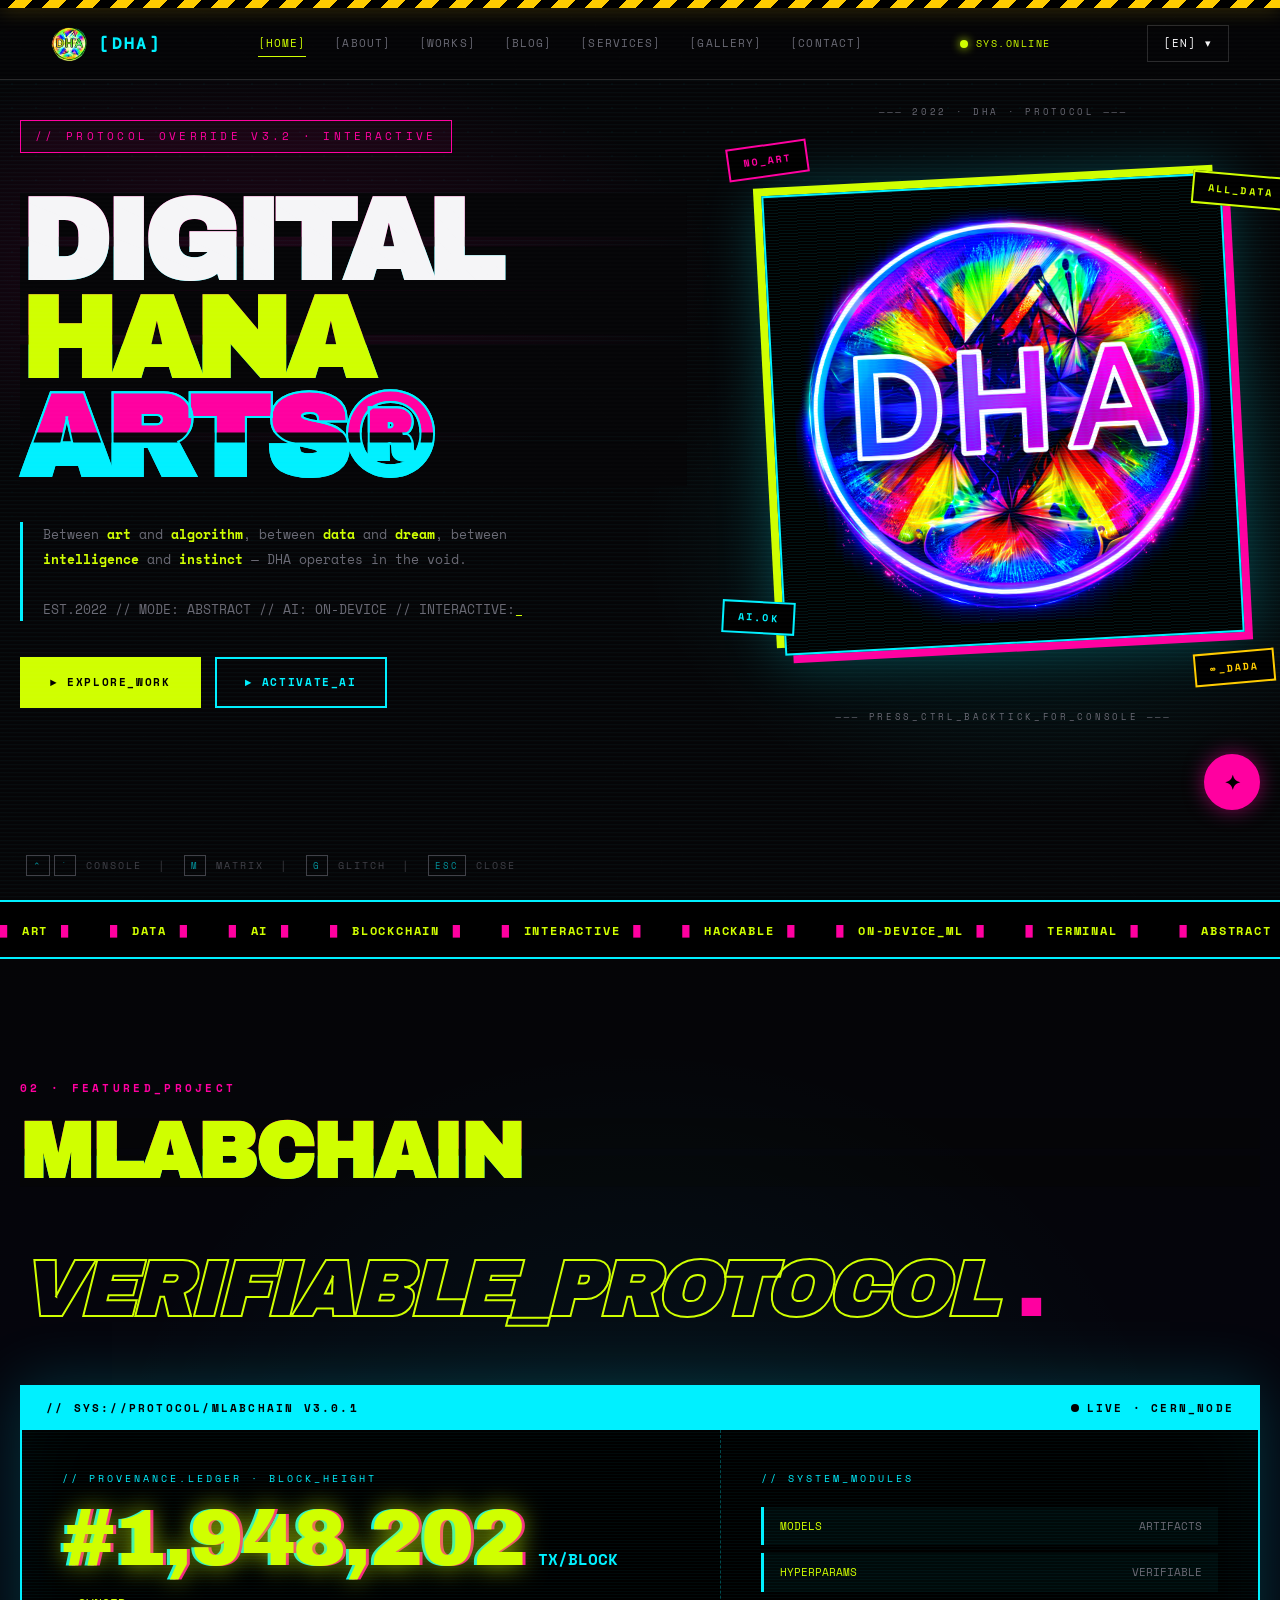
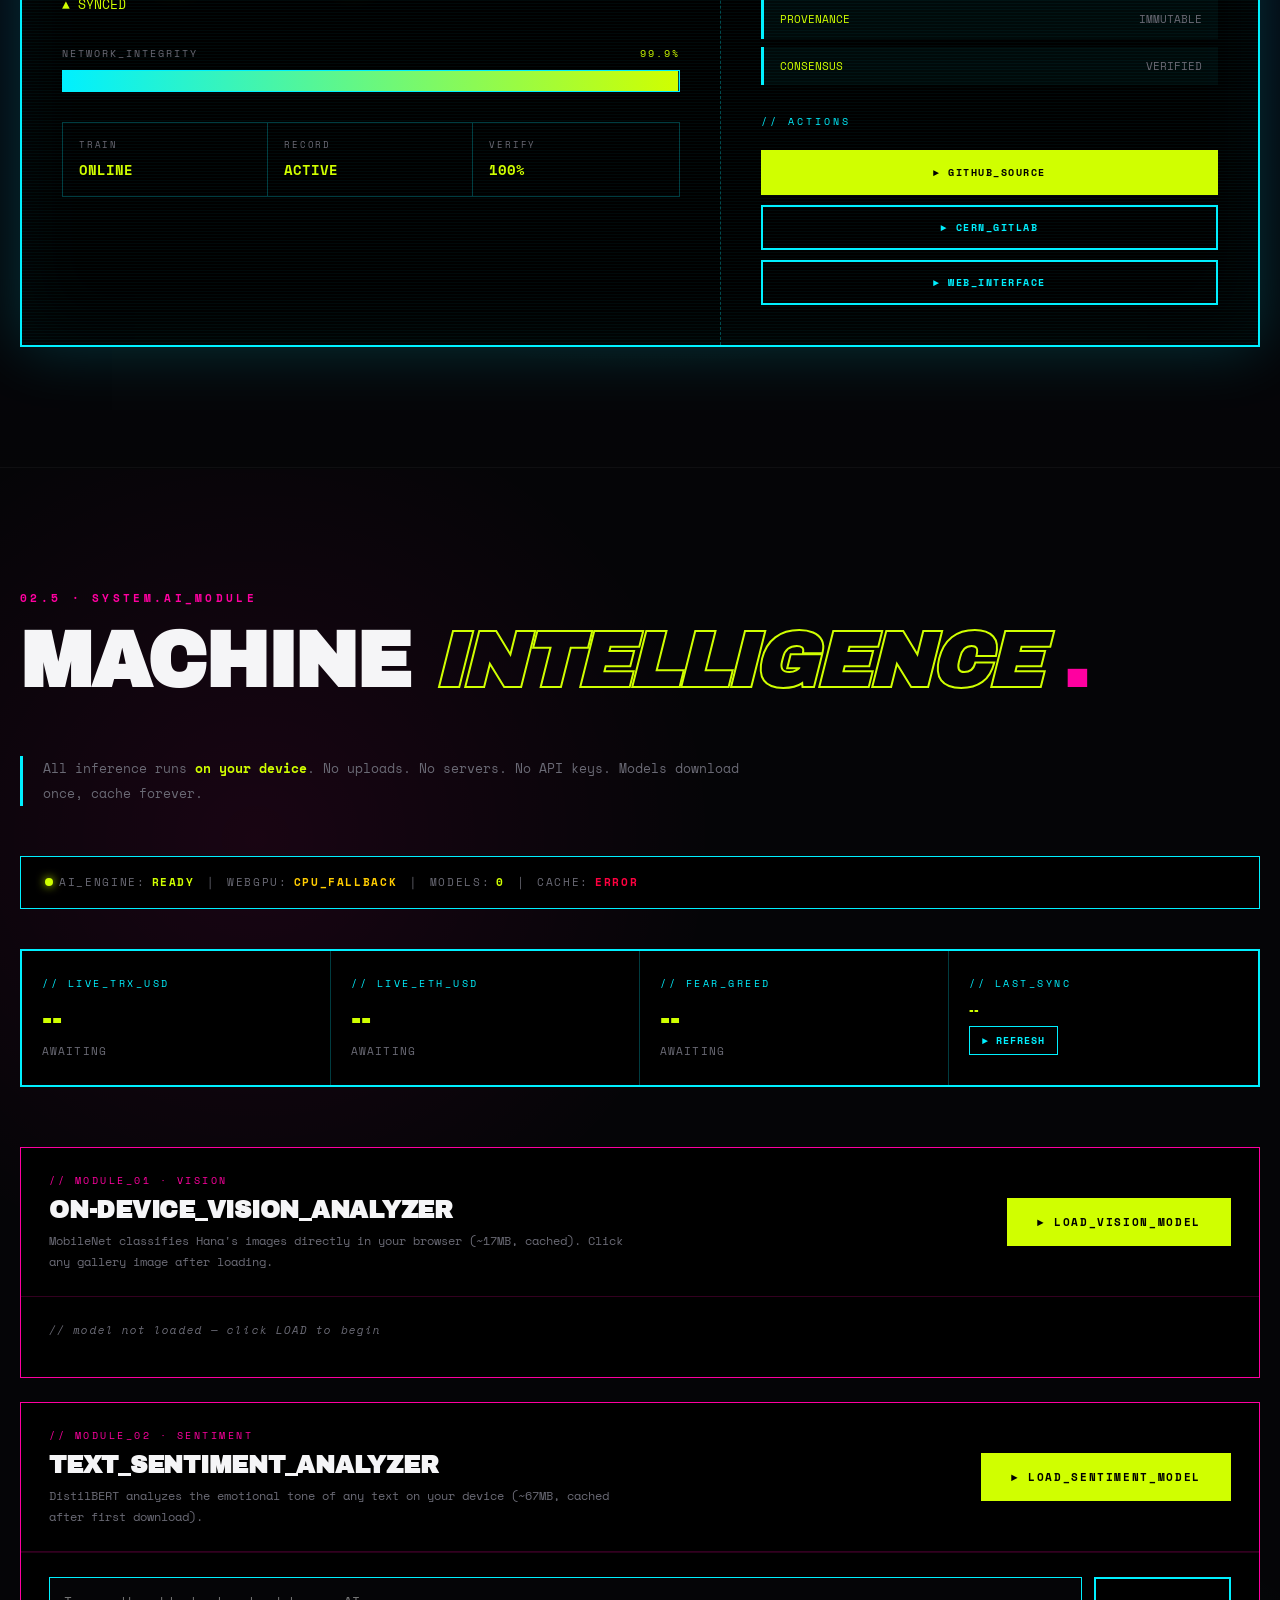
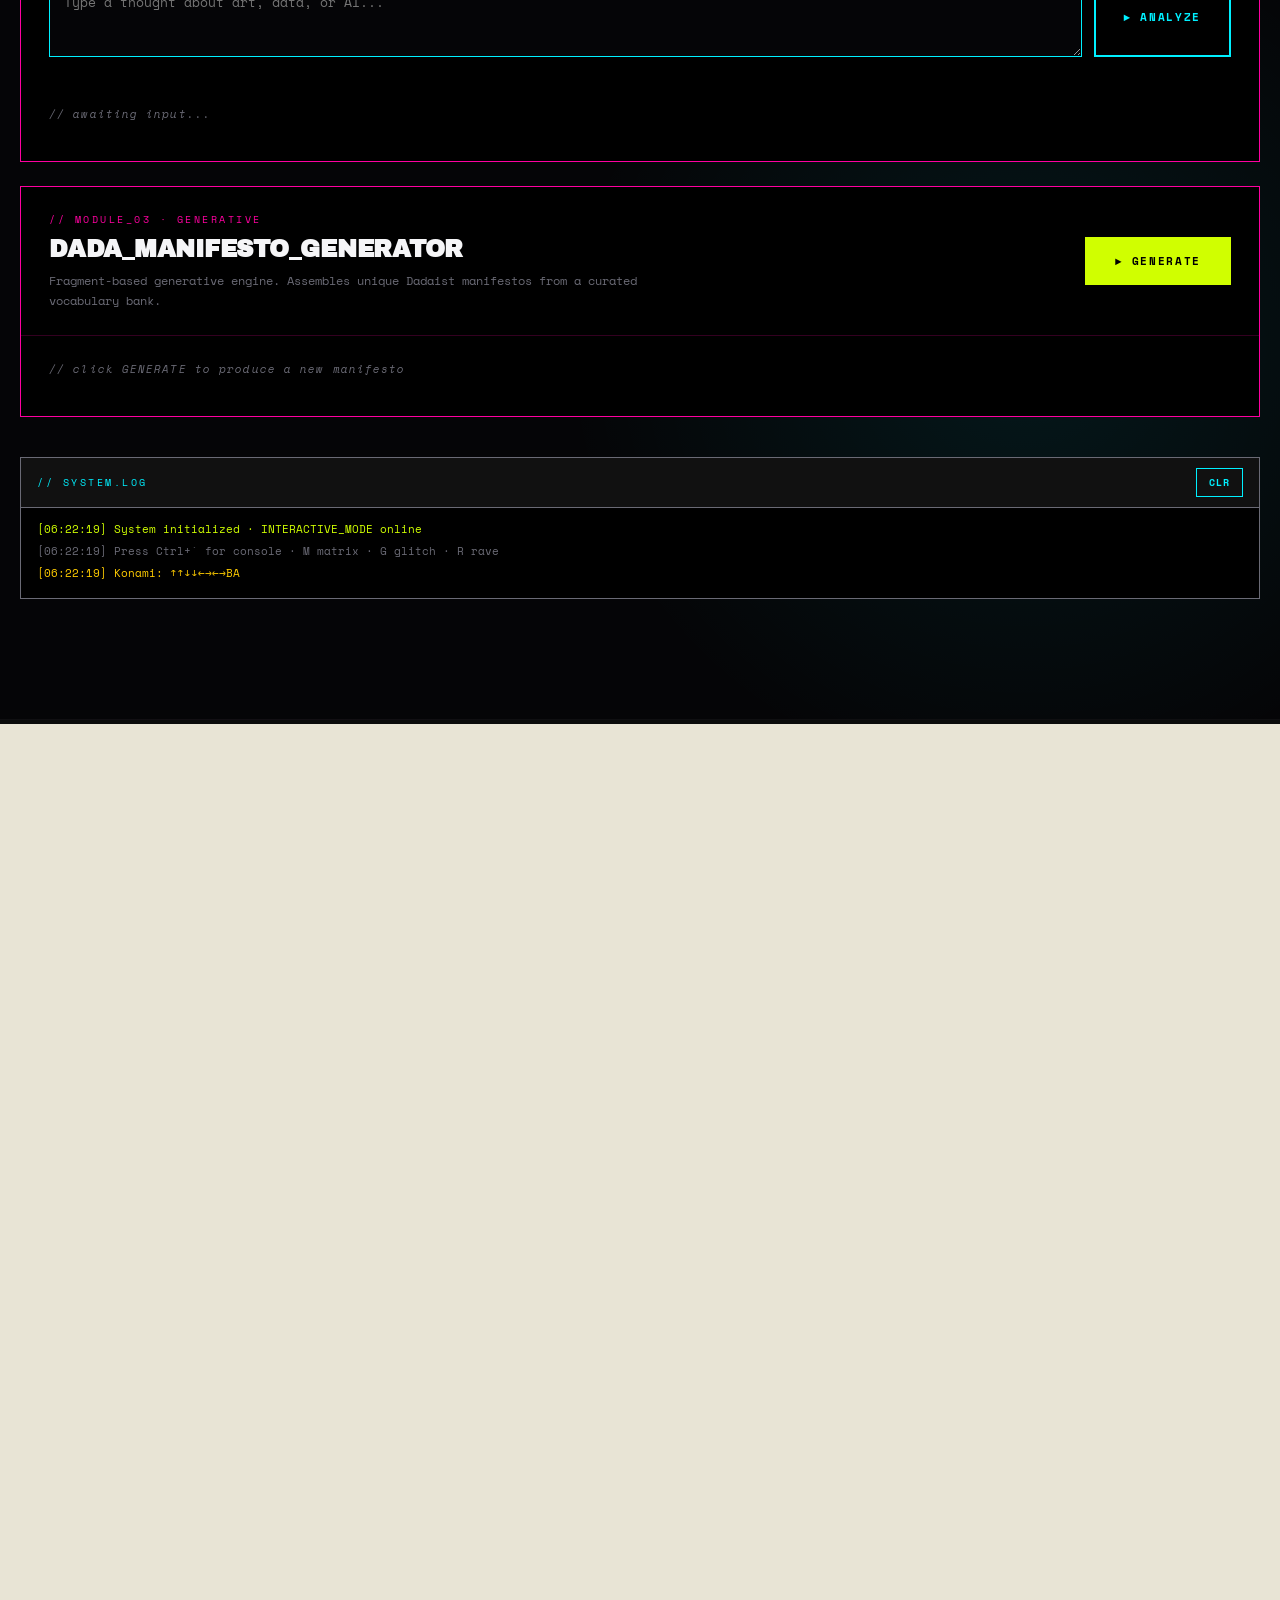
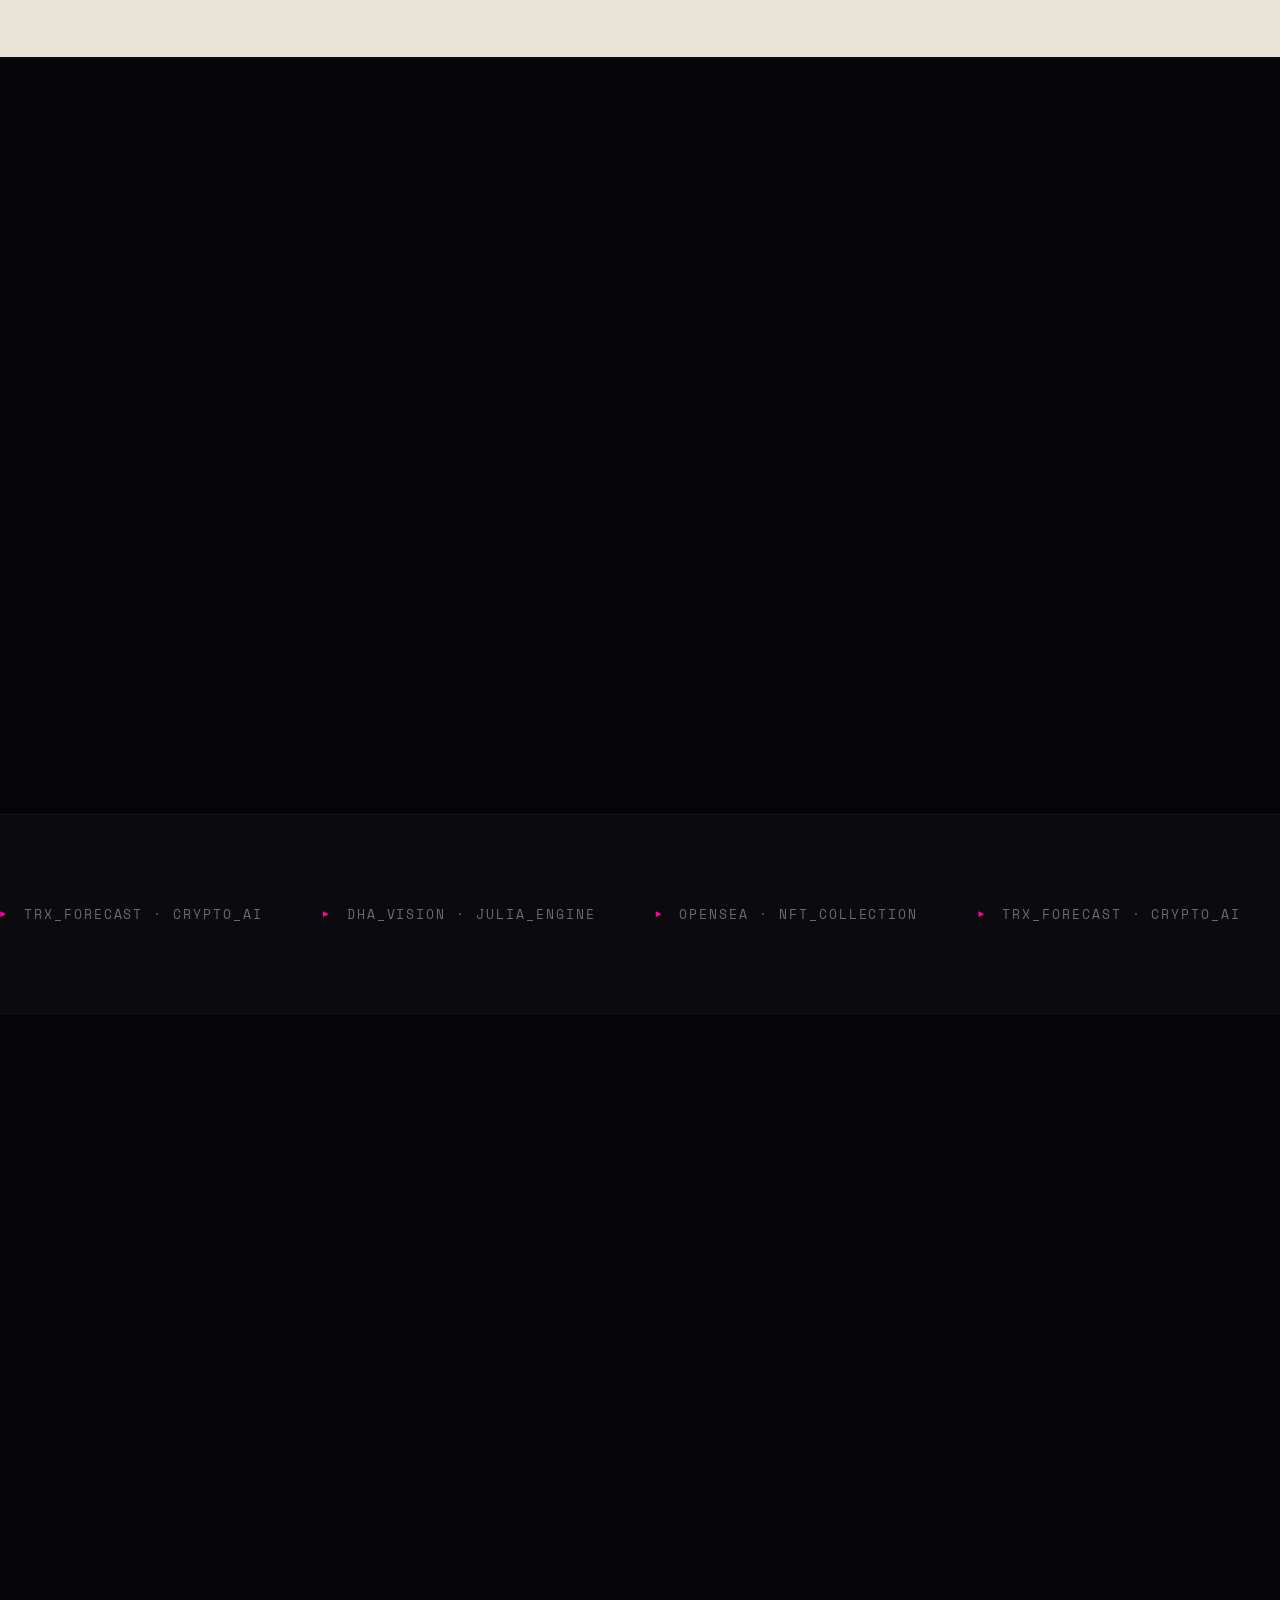
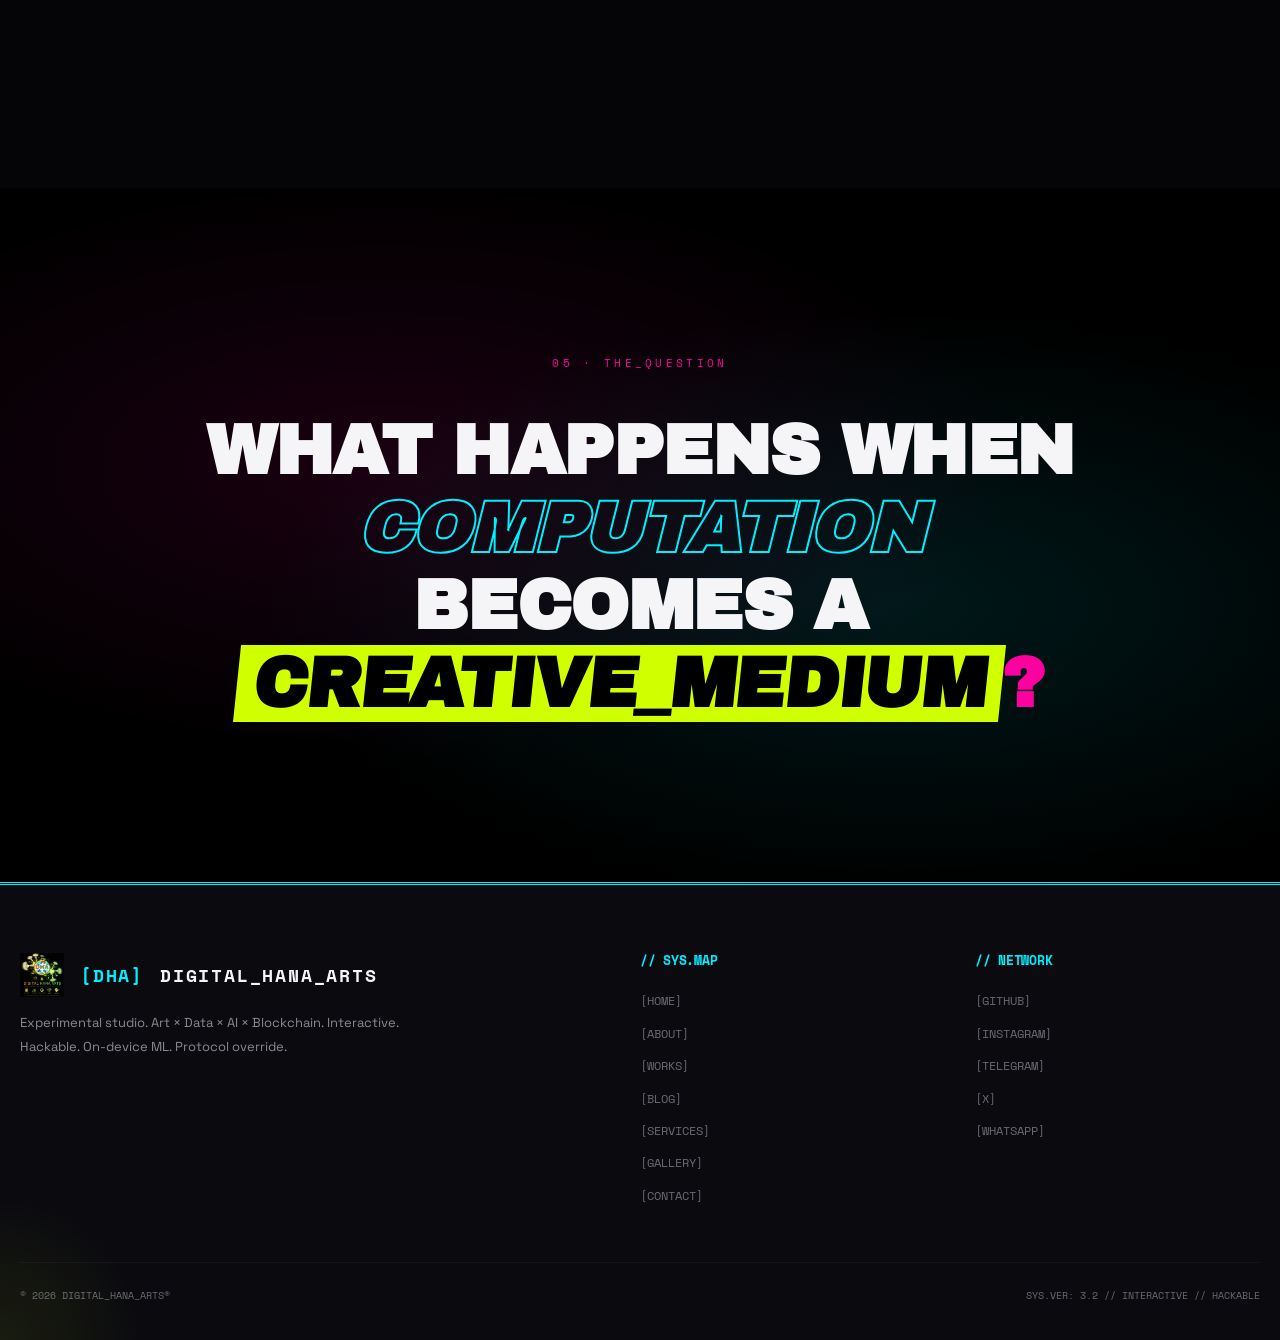
==== commit 3d544740: "Remove duplicate English link and add DHA homepage link" ====
--- a/index.html
+++ b/index.html
@@ -974,8 +974,6 @@
                 <div class="lang-menu">
                     <a href="#" class="active">[English]</a>
 					<a href="https://digitalhanaarts.github.io/dha-per/">[Persian]</a>
-
-					<a href="https://digitalhanaarts.github.io/dha/">[English]</a>
 				
 					<a href="https://digitalhanaarts.github.io/dha-cn/">[中文]</a>
 				
@@ -996,6 +994,8 @@
 					<a href="https://digitalhanaarts.github.io/dha_ar/">[العربية]</a>
 				
 					<a href="https://digitalhanaarts.github.io/dha-yi/">[ייִדיש]</a>
+
+					<a href="https://alibavarchee.github.io/dha-homepage/">[DHA Home page]</a>
                 </div>
             </div>
             <button class="menu-btn" aria-label="Menu">☰</button>
@@ -2361,4 +2361,4 @@
     })();
     </script>
 </body>
-</html>+</html>
--- a/css/style.css
+++ b/css/style.css
@@ -0,0 +1,424 @@
+/* =====================================================
+   DIGITAL HANA ARTS® — SHARED DESIGN SYSTEM
+   Modern · Abstract · Interactive (LTR)
+   ====================================================== */
+
+*, *::before, *::after { box-sizing: border-box; margin: 0; padding: 0; }
+
+:root {
+    --void: #050507;
+    --void-2: #0a0a0f;
+    --void-3: #12121a;
+    --void-4: #1c1c26;
+
+    --bone: #f5f5f7;
+    --ash: #8a8a93;
+    --smoke: #4a4a55;
+
+    --acid: #ccff00;
+    --blood: #ff0040;
+    --cyan: #00e5ff;
+    --chrome: #c0c0c0;
+
+    --border: rgba(255,255,255,.15);
+    --border-light: rgba(255,255,255,.08);
+    --border-dark: rgba(255,255,255,.04);
+
+    --max-w: 1400px;
+    --transition: .3s cubic-bezier(.22,.61,.36,1);
+}
+
+html { scroll-behavior: smooth; background: var(--void); }
+
+body {
+    background: var(--void);
+    color: var(--bone);
+    font-family: "Space Grotesk", "Inter", system-ui, sans-serif;
+    overflow-x: hidden;
+    cursor: crosshair;
+    line-height: 1.7;
+    position: relative;
+    min-height: 100vh;
+}
+
+body::before {
+    content: "";
+    position: fixed;
+    inset: 0;
+    pointer-events: none;
+    z-index: 9997;
+    opacity: .04;
+    background-image: repeating-conic-gradient(from 0deg,
+        rgba(255,255,255,.1) 0deg, rgba(0,0,0,.1) 1deg,
+        rgba(255,255,255,.05) 2deg, rgba(0,0,0,.05) 3deg);
+    mix-blend-mode: overlay;
+}
+
+body::after {
+    content: "";
+    position: fixed;
+    inset: 0;
+    pointer-events: none;
+    z-index: 9996;
+    background: repeating-linear-gradient(0deg, transparent 0px, transparent 2px, rgba(255,255,255,.02) 3px, transparent 4px);
+    mix-blend-mode: screen;
+}
+
+::selection { background: var(--acid); color: var(--void); }
+a { color: inherit; text-decoration: none; }
+img { max-width: 100%; display: block; }
+button { font-family: inherit; cursor: pointer; }
+
+/* Typography */
+h1, h2, h3, h4 { font-family: "Space Grotesk", sans-serif; font-weight: 700; line-height: 1.1; text-transform: uppercase; letter-spacing: -.02em; }
+h1 { font-size: clamp(3rem, 10vw, 8.5rem); }
+h2 { font-size: clamp(2.2rem, 6vw, 6rem); }
+h3 { font-size: clamp(1.6rem, 3.6vw, 3.2rem); }
+p { line-height: 1.8; color: var(--ash); }
+
+/* Cursor Glow */
+.cursor-glow {
+    position: fixed;
+    width: 350px; height: 350px;
+    border-radius: 50%;
+    background: radial-gradient(circle, rgba(204,255,0,.08), transparent 60%);
+    pointer-events: none;
+    z-index: 9995;
+    transform: translate(-50%, -50%);
+    transition: transform .1s ease-out, opacity .3s;
+    mix-blend-mode: screen;
+    opacity: 0;
+}
+@media (hover: hover) { .cursor-glow { opacity: 1; } }
+
+/* Scroll Progress */
+.scroll-progress {
+    position: fixed;
+    top: 0; left: 0;
+    height: 3px;
+    background: linear-gradient(90deg, var(--cyan), var(--acid), var(--blood));
+    z-index: 10001;
+    transition: width .1s linear;
+    width: 0;
+    box-shadow: 0 0 10px rgba(0,229,255,.6);
+}
+
+/* Navigation */
+.header {
+    position: fixed;
+    top: 0; left: 0; right: 0;
+    z-index: 1000;
+    background: rgba(5,5,7,.85);
+    border-bottom: 1px solid var(--border);
+    backdrop-filter: blur(20px);
+    -webkit-backdrop-filter: blur(20px);
+    padding: 0 clamp(16px, 4vw, 60px);
+    display: flex;
+    align-items: center;
+    justify-content: space-between;
+    height: 72px;
+    transition: all var(--transition);
+}
+
+.header.compact { height: 60px; background: rgba(5,5,7,.95); }
+
+.brand {
+    display: flex;
+    align-items: center;
+    gap: 12px;
+    font-family: "DM Mono", monospace;
+    font-size: 16px;
+    font-weight: 600;
+    letter-spacing: .15em;
+    color: var(--bone);
+}
+.brand img { width: 36px; height: 36px; object-fit: contain; filter: invert(1); transition: transform var(--transition); }
+.brand:hover img { transform: rotate(-10deg) scale(1.1); }
+
+.nav-links {
+    display: flex;
+    gap: 28px;
+    align-items: center;
+    font-family: "DM Mono", monospace;
+    font-size: 11px;
+    letter-spacing: .1em;
+    text-transform: uppercase;
+}
+.nav-links a { color: var(--ash); transition: color var(--transition); position: relative; padding: 4px 0; }
+.nav-links a::after { content: ""; position: absolute; bottom: 0; left: 0; width: 0; height: 1px; background: var(--acid); transition: width var(--transition); }
+.nav-links a:hover { color: var(--bone); }
+.nav-links a:hover::after { width: 100%; }
+.nav-links a.active { color: var(--acid); }
+.nav-links a.active::after { width: 100%; }
+
+/* Language Dropdown */
+.lang-dropdown { position: relative; display: inline-block; }
+.lang-input { position: absolute; opacity: 0; width: 0; height: 0; }
+.lang-btn {
+    display: flex; align-items: center; gap: 8px;
+    padding: 8px 16px; border: 1px solid var(--border); background: transparent;
+    font-family: "DM Mono", monospace; font-size: 11px; letter-spacing: .1em; color: var(--bone);
+    transition: all var(--transition); user-select: none;
+}
+.lang-btn:hover { background: var(--acid); color: var(--void); border-color: var(--acid); }
+.lang-menu {
+    position: absolute; top: calc(100% + 8px); right: 0; min-width: 160px;
+    background: var(--void-2); border: 1px solid var(--border);
+    opacity: 0; visibility: hidden; transform: translateY(-4px); transition: all var(--transition);
+    z-index: 1001; max-height: 400px; overflow-y: auto;
+}
+.lang-menu a {
+    display: block; padding: 10px 16px; font-family: "DM Mono", monospace; font-size: 11px;
+    color: var(--ash); transition: all var(--transition); border-bottom: 1px solid var(--border-dark);
+}
+.lang-menu a:hover { background: var(--void-3); color: var(--acid); }
+.lang-menu a.active { background: var(--acid); color: var(--void); }
+.lang-input:checked ~ .lang-menu, .lang-dropdown:focus-within .lang-menu { opacity: 1; visibility: visible; transform: translateY(0); }
+
+/* Mobile Menu */
+.menu-btn { display: none; background: transparent; border: 1px solid var(--border); color: var(--bone); padding: 8px 14px; font-size: 20px; line-height: 1; transition: all var(--transition); }
+.menu-btn:hover { background: var(--acid); color: var(--void); }
+.drawer { position: fixed; top: 0; right: -100%; width: min(320px, 85vw); height: 100vh; background: var(--void-2); border-left: 1px solid var(--border); z-index: 2000; transition: right var(--transition); padding: 90px 32px 32px; overflow-y: auto; }
+.drawer.open { right: 0; }
+.drawer-close { position: absolute; top: 20px; right: 20px; background: transparent; border: 1px solid var(--border); color: var(--bone); width: 40px; height: 40px; font-size: 22px; line-height: 1; transition: all var(--transition); }
+.drawer-close:hover { background: var(--blood); border-color: var(--blood); }
+.drawer a { display: block; padding: 16px 0; font-family: "DM Mono", monospace; font-size: 16px; text-transform: uppercase; color: var(--bone); border-bottom: 1px solid var(--border-dark); transition: all var(--transition); }
+.drawer a:hover { color: var(--acid); padding-left: 12px; }
+.drawer-overlay { position: fixed; inset: 0; background: rgba(0,0,0,.7); backdrop-filter: blur(4px); z-index: 1999; opacity: 0; visibility: hidden; transition: all var(--transition); }
+.drawer-overlay.open { opacity: 1; visibility: visible; }
+
+/* Buttons */
+.btn {
+    display: inline-flex; align-items: center; justify-content: center; gap: 10px;
+    padding: 14px 32px; font-family: "DM Mono", monospace; font-size: 12px; font-weight: 600; letter-spacing: .1em; text-transform: uppercase;
+    border: 1px solid var(--border); background: transparent; color: var(--bone);
+    transition: all var(--transition); position: relative; overflow: hidden; z-index: 1;
+}
+.btn::before { content: ""; position: absolute; top: 0; left: -100%; width: 100%; height: 100%; background: var(--acid); transition: left var(--transition); z-index: -1; }
+.btn:hover::before { left: 0; }
+.btn:hover { color: var(--void); border-color: var(--acid); }
+.btn-primary { background: var(--acid); color: var(--void); border-color: var(--acid); }
+.btn-primary::before { background: var(--cyan); }
+.btn-primary:hover { border-color: var(--cyan); }
+.btn-outline-blood { border-color: var(--blood); color: var(--blood); }
+.btn-outline-blood::before { background: var(--blood); }
+.btn-outline-blood:hover { color: var(--bone); border-color: var(--blood); }
+
+/* Layout */
+.section { padding: 130px 0; position: relative; border-bottom: 1px solid var(--border-dark); }
+.container { width: min(calc(100% - 40px), var(--max-w)); margin: auto; position: relative; }
+.section-label { font-family: "DM Mono", monospace; font-size: 11px; font-weight: 500; letter-spacing: .2em; color: var(--cyan); margin-bottom: 30px; display: inline-block; border-bottom: 2px solid var(--blood); padding-bottom: 6px; text-transform: uppercase; }
+.section-title { margin-bottom: 30px; }
+.section-title .outline { color: transparent; -webkit-text-stroke: 1.5px var(--acid); font-style: italic; }
+.section-title .strike { text-decoration: line-through; text-decoration-color: var(--blood); text-decoration-thickness: 4px; }
+.section-intro { font-size: 16px; max-width: 740px; margin-bottom: 60px; border-left: 3px solid var(--cyan); padding-left: 20px; }
+
+/* Hero */
+.hero { min-height: 100vh; display: flex; align-items: center; padding: 120px 0 60px; position: relative; overflow: hidden; }
+.hero-grid { display: grid; grid-template-columns: 1.1fr 1fr; gap: 60px; align-items: center; width: 100%; }
+.hero-label { font-family: "DM Mono", monospace; font-size: 11px; letter-spacing: .3em; color: var(--acid); margin-bottom: 24px; display: inline-block; border: 1px solid var(--acid); padding: 8px 18px; background: rgba(204,255,0,.05); text-transform: uppercase; }
+.hero h1 .word { display: block; position: relative; }
+.hero h1 .word-1 { color: var(--bone); text-shadow: 4px 0 0 var(--blood), -4px 0 0 var(--cyan); }
+.hero h1 .word-2 { color: transparent; -webkit-text-stroke: 2px var(--acid); font-style: italic; transform: translateX(20px); }
+.hero h1 .word-3 { color: var(--void); background: var(--acid); padding: 0 20px; display: inline-block; transform: skewX(-8deg); }
+.hero p { margin-top: 40px; max-width: 620px; font-family: "DM Mono", monospace; font-size: 14px; border-left: 3px solid var(--blood); padding-left: 20px; }
+.hero p strong { color: var(--bone); border-bottom: 2px solid var(--acid); }
+.hero-actions { display: flex; gap: 16px; margin-top: 40px; flex-wrap: wrap; }
+
+/* Hero Visual (Abstract) */
+.hero-visual { position: relative; min-height: 600px; display: flex; align-items: center; justify-content: center; }
+.hero-frame { position: relative; width: min(100%, 460px); aspect-ratio: 1; border: 2px solid var(--border); padding: 20px; background: var(--void-2); overflow: hidden; box-shadow: 0 0 0 6px var(--void), 0 0 0 7px var(--border), 0 30px 90px rgba(255,0,64,.15); }
+.hero-frame::before { content: ""; position: absolute; inset: 8px; border: 1px solid var(--acid); opacity: .5; }
+.hero-frame img { width: 100%; height: 100%; object-fit: contain; position: relative; z-index: 2; animation: pulse-glow 7s infinite; }
+.hero-caption { position: absolute; bottom: -40px; left: 50%; transform: translateX(-50%); font-family: "DM Mono", monospace; font-size: 10px; letter-spacing: .3em; color: var(--ash); text-transform: uppercase; white-space: nowrap; z-index: 6; }
+
+/* Marquee */
+.marquee { border-top: 1px solid var(--border); border-bottom: 1px solid var(--border); padding: 20px 0; overflow: hidden; background: var(--void-2); position: relative; }
+.marquee-track { display: inline-flex; gap: 40px; animation: marquee 25s linear infinite; font-family: "DM Mono", monospace; font-size: 12px; letter-spacing: .2em; text-transform: uppercase; white-space: nowrap; }
+.marquee-track span { color: var(--ash); position: relative; }
+.marquee-track span::before { content: "["; color: var(--acid); margin-right: 6px; }
+.marquee-track span::after { content: "]"; color: var(--acid); margin-left: 6px; }
+
+/* Cards */
+.card-grid { display: grid; grid-template-columns: repeat(auto-fill, minmax(280px, 1fr)); gap: 20px; }
+.card { background: var(--void-2); border: 1px solid var(--border); padding: 32px 28px; position: relative; overflow: hidden; transition: all var(--transition); }
+.card::before { content: ""; position: absolute; top: 0; left: 0; width: 60px; height: 60px; border-top: 2px solid var(--acid); border-left: 2px solid var(--acid); opacity: .5; transition: all var(--transition); }
+.card:hover { transform: translateY(-6px); border-color: var(--cyan); box-shadow: 0 20px 60px rgba(0,229,255,.1); }
+.card:hover::before { opacity: 1; width: 100px; height: 100px; }
+.card-num { font-family: "DM Mono", monospace; font-size: 32px; color: var(--cyan); opacity: .8; margin-bottom: 16px; }
+.card h3 { margin-bottom: 14px; color: var(--bone); }
+.card p { font-size: 14px; }
+
+/* Projects */
+.project { display: grid; grid-template-columns: 1fr 1fr; background: var(--void-2); border: 1px solid var(--border); margin-bottom: 40px; transition: all var(--transition); position: relative; overflow: hidden; }
+.project:hover { border-color: var(--blood); transform: translateY(-4px); box-shadow: 0 24px 60px rgba(255,0,64,.15); }
+.project-img { position: relative; min-height: 420px; overflow: hidden; background: var(--void); }
+.project-img img { width: 100%; height: 100%; object-fit: cover; transition: all .6s ease; filter: grayscale(80%) contrast(1.1); }
+.project:hover .project-img img { transform: scale(1.05); filter: grayscale(0%) contrast(1.1); }
+.project-img::after { content: ""; position: absolute; inset: 0; background: linear-gradient(135deg, rgba(255,0,64,.1), transparent 40%, rgba(0,229,255,.1)); pointer-events: none; }
+.project-info { padding: clamp(30px, 5vw, 60px); display: flex; flex-direction: column; justify-content: center; }
+.project-tag { font-family: "DM Mono", monospace; font-size: 11px; letter-spacing: .2em; color: var(--cyan); margin-bottom: 20px; display: inline-block; }
+.project-info h3 { margin-bottom: 20px; }
+.project-info h3 em { font-style: italic; color: var(--acid); }
+.project-info p { font-size: 14px; margin-bottom: 26px; }
+.tech { display: flex; gap: 8px; flex-wrap: wrap; margin-bottom: 26px; }
+.tech span { border: 1px solid var(--border); padding: 6px 12px; font-family: "DM Mono", monospace; font-size: 10px; color: var(--chrome); background: var(--void); }
+.project-links { display: flex; gap: 12px; flex-wrap: wrap; }
+.project-links .btn { padding: 12px 20px; font-size: 11px; }
+
+/* Gallery */
+.gallery-filter { display: flex; gap: 10px; flex-wrap: wrap; margin-bottom: 40px; justify-content: center; }
+.filter-btn { padding: 10px 22px; font-family: "DM Mono", monospace; font-size: 11px; text-transform: uppercase; background: transparent; border: 1px solid var(--border); color: var(--ash); transition: all var(--transition); }
+.filter-btn:hover { color: var(--bone); border-color: var(--cyan); }
+.filter-btn.active { background: var(--cyan); color: var(--void); border-color: var(--cyan); }
+.gallery-grid { display: grid; grid-template-columns: repeat(auto-fill, minmax(240px, 1fr)); gap: 20px; }
+.gallery-item { position: relative; aspect-ratio: 1; background: var(--void-2); border: 2px solid var(--border); overflow: hidden; transition: all .35s ease; cursor: pointer; }
+.gallery-item::before { content: ""; position: absolute; inset: 6px; border: 1px solid rgba(204,255,0,.3); pointer-events: none; z-index: 3; transition: all var(--transition); }
+.gallery-item:hover { border-color: var(--cyan); transform: translateY(-6px); box-shadow: 0 20px 50px rgba(0,229,255,.15); }
+.gallery-item:hover::before { border-color: var(--acid); }
+.gallery-item img { width: 100%; height: 100%; object-fit: cover; transition: all .5s ease; }
+.gallery-item:hover img { transform: scale(1.08); }
+.gallery-caption { position: absolute; bottom: 0; left: 0; right: 0; padding: 12px 16px; background: linear-gradient(to top, rgba(5,5,7,.95), transparent); font-family: "DM Mono", monospace; font-size: 11px; color: var(--bone); z-index: 4; text-align: center; opacity: 0; transition: opacity var(--transition); }
+.gallery-item:hover .gallery-caption { opacity: 1; }
+.gallery-item.hidden { display: none; }
+
+/* Lightbox */
+.lightbox { position: fixed; inset: 0; background: rgba(0,0,0,.95); backdrop-filter: blur(10px); z-index: 5000; display: flex; align-items: center; justify-content: center; opacity: 0; visibility: hidden; transition: all var(--transition); padding: 40px; }
+.lightbox.open { opacity: 1; visibility: visible; }
+.lightbox img { max-width: 90vw; max-height: 85vh; object-fit: contain; border: 2px solid var(--cyan); box-shadow: 0 0 80px rgba(0,229,255,.3); }
+.lightbox-close { position: absolute; top: 24px; right: 24px; width: 48px; height: 48px; border-radius: 50%; background: var(--void-2); border: 1px solid var(--border); color: var(--bone); font-size: 24px; line-height: 1; transition: all var(--transition); }
+.lightbox-close:hover { background: var(--blood); border-color: var(--blood); }
+
+/* Blog */
+.blog-grid { display: grid; grid-template-columns: repeat(auto-fill, minmax(320px, 1fr)); gap: 24px; }
+.blog-card { background: var(--void-2); border: 1px solid var(--border); overflow: hidden; transition: all var(--transition); display: flex; flex-direction: column; cursor: pointer; position: relative; }
+.blog-card:hover { transform: translateY(-8px); border-color: var(--cyan); box-shadow: 0 24px 60px rgba(0,229,255,.15); }
+.blog-img { position: relative; aspect-ratio: 16 / 10; overflow: hidden; background: var(--void); }
+.blog-img img { width: 100%; height: 100%; object-fit: cover; transition: transform .6s ease; filter: grayscale(50%); }
+.blog-card:hover .blog-img img { transform: scale(1.06); filter: grayscale(0%); }
+.blog-cat { position: absolute; top: 14px; right: 14px; padding: 6px 14px; background: rgba(5,5,7,.85); backdrop-filter: blur(10px); border: 1px solid var(--cyan); color: var(--cyan); font-family: "DM Mono", monospace; font-size: 10px; font-weight: 600; letter-spacing: .1em; z-index: 3; }
+.blog-body { padding: 26px 24px 28px; display: flex; flex-direction: column; flex-grow: 1; }
+.blog-meta { font-family: "DM Mono", monospace; font-size: 11px; color: var(--ash); letter-spacing: .08em; margin-bottom: 14px; }
+.blog-card h3 { font-size: 22px; line-height: 1.3; margin-bottom: 14px; color: var(--bone); transition: color var(--transition); }
+.blog-card:hover h3 { color: var(--cyan); }
+.blog-card p { font-size: 14px; line-height: 1.8; margin-bottom: 20px; flex-grow: 1; }
+.blog-footer { display: flex; justify-content: space-between; align-items: center; padding-top: 18px; border-top: 1px solid var(--border-dark); font-family: "DM Mono", monospace; font-size: 11px; color: var(--ash); }
+.blog-card:hover .read-more { color: var(--cyan); transform: translateX(4px); }
+.read-more { color: var(--acid); font-weight: 600; transition: all var(--transition); }
+
+/* Modal */
+.modal { position: fixed; inset: 0; background: rgba(0,0,0,.92); backdrop-filter: blur(10px); z-index: 5000; display: flex; align-items: center; justify-content: center; opacity: 0; visibility: hidden; transition: all var(--transition); padding: 20px; overflow-y: auto; }
+.modal.open { opacity: 1; visibility: visible; }
+.modal-content { background: var(--void-2); border: 1px solid var(--cyan); max-width: 780px; width: 100%; max-height: 90vh; overflow-y: auto; padding: clamp(30px, 5vw, 60px); position: relative; transform: translateY(20px); transition: transform var(--transition); }
+.modal.open .modal-content { transform: translateY(0); }
+.modal-close { position: absolute; top: 20px; right: 20px; width: 44px; height: 44px; border-radius: 50%; background: transparent; border: 1px solid var(--border); color: var(--bone); font-size: 22px; line-height: 1; transition: all var(--transition); }
+.modal-close:hover { background: var(--blood); border-color: var(--blood); }
+.modal-content h2 { font-size: clamp(1.6rem, 3vw, 2.4rem); margin-bottom: 16px; padding-right: 50px; }
+.modal-meta { display: flex; gap: 16px; flex-wrap: wrap; font-family: "DM Mono", monospace; font-size: 11px; color: var(--ash); letter-spacing: .1em; margin-bottom: 30px; padding-bottom: 24px; border-bottom: 1px solid var(--border-dark); }
+.modal-img { width: 100%; aspect-ratio: 16 / 9; object-fit: cover; margin-bottom: 30px; border: 1px solid var(--border); }
+.modal-text p { font-size: 16px; line-height: 1.9; margin-bottom: 20px; color: var(--bone); }
+.modal-text strong { color: var(--acid); font-weight: 700; }
+.modal-text blockquote { border-left: 3px solid var(--cyan); padding: 8px 22px; margin: 24px 0; font-family: "DM Mono", monospace; font-size: 18px; line-height: 1.8; color: var(--cyan); font-style: italic; }
+.modal-text h3 { font-size: 22px; margin: 30px 0 16px; color: var(--cyan); }
+
+/* Services */
+.service-grid { display: grid; grid-template-columns: repeat(auto-fill, minmax(320px, 1fr)); gap: 20px; }
+.service { background: var(--void-2); border: 1px solid var(--border); padding: 40px 32px; position: relative; overflow: hidden; transition: all var(--transition); display: flex; flex-direction: column; }
+.service:hover { transform: translateY(-8px); border-color: var(--acid); box-shadow: 0 24px 60px rgba(204,255,0,.1); }
+.service-num { font-family: "DM Mono", monospace; font-size: 32px; color: var(--acid); opacity: .8; margin-bottom: 16px; }
+.service-icon { font-size: 40px; margin-bottom: 20px; transition: transform var(--transition); }
+.service:hover .service-icon { transform: rotate(-8deg) scale(1.1); }
+.service h3 { font-size: 22px; margin-bottom: 16px; color: var(--bone); }
+.service p { font-size: 14px; margin-bottom: 24px; flex-grow: 1; }
+.service-list { list-style: none; margin-bottom: 26px; padding: 0; }
+.service-list li { padding: 8px 0 8px 24px; font-family: "DM Mono", monospace; font-size: 12px; color: var(--ash); position: relative; line-height: 1.8; }
+.service-list li::before { content: "▸"; position: absolute; left: 0; color: var(--cyan); }
+.service-price { display: flex; align-items: baseline; gap: 8px; padding-top: 20px; border-top: 1px solid var(--border-dark); font-family: "DM Mono", monospace; }
+.service-price .amount { font-size: 20px; color: var(--acid); font-weight: 700; }
+.service-price .note { font-size: 11px; color: var(--ash); }
+
+/* Pricing Tiers */
+.pricing-grid { display: grid; grid-template-columns: repeat(3, 1fr); gap: 20px; }
+.pricing-card { background: var(--void-2); border: 1px solid var(--border); padding: 40px 30px; position: relative; transition: all var(--transition); display: flex; flex-direction: column; }
+.pricing-card.featured { border-color: var(--acid); background: linear-gradient(155deg, var(--void-2), rgba(204,255,0,.05)); transform: scale(1.04); z-index: 2; }
+.pricing-card.featured::before { content: "POPULAR"; position: absolute; top: -12px; right: 30px; padding: 6px 16px; background: var(--acid); color: var(--void); font-family: "DM Mono", monospace; font-size: 10px; font-weight: 700; letter-spacing: .1em; }
+.pricing-card:hover { transform: translateY(-6px); border-color: var(--cyan); }
+.pricing-card.featured:hover { transform: scale(1.04) translateY(-6px); }
+.pricing-name { font-family: "DM Mono", monospace; font-size: 24px; font-weight: 700; color: var(--bone); margin-bottom: 10px; }
+.pricing-desc { font-size: 13px; color: var(--ash); margin-bottom: 24px; line-height: 1.8; min-height: 40px; }
+.pricing-price { font-size: 36px; font-weight: 700; color: var(--acid); line-height: 1; margin-bottom: 6px; }
+.pricing-unit { font-family: "DM Mono", monospace; font-size: 11px; color: var(--ash); margin-bottom: 30px; }
+.pricing-features { list-style: none; padding: 0; margin-bottom: 30px; flex-grow: 1; }
+.pricing-features li { padding: 9px 0 9px 26px; font-family: "DM Mono", monospace; font-size: 12px; color: var(--ash); position: relative; line-height: 1.8; border-bottom: 1px solid var(--border-dark); }
+.pricing-features li:last-child { border-bottom: none; }
+.pricing-features li::before { content: "✓"; position: absolute; left: 0; top: 9px; color: var(--cyan); font-weight: 700; }
+
+/* Contact */
+.contact-grid { display: grid; grid-template-columns: repeat(auto-fill, minmax(240px, 1fr)); gap: 16px; }
+.contact-card { border: 1px solid var(--border); background: var(--void-2); padding: 30px 24px; display: flex; flex-direction: column; align-items: center; text-align: center; gap: 14px; transition: all var(--transition); position: relative; overflow: hidden; }
+.contact-card:hover { border-color: var(--cyan); transform: translateY(-4px); box-shadow: 0 16px 40px rgba(0,229,255,.1); }
+.contact-card.gold { border-color: var(--acid); background: linear-gradient(135deg, var(--void-2), rgba(204,255,0,.05)); }
+.contact-icon { font-size: 28px; width: 60px; height: 60px; display: flex; align-items: center; justify-content: center; border-radius: 50%; background: var(--void-3); border: 1px solid var(--border); transition: all var(--transition); }
+.contact-card:hover .contact-icon { background: var(--cyan); color: var(--void); border-color: var(--cyan); transform: rotate(-6deg) scale(1.1); }
+.contact-card.gold .contact-icon { background: var(--acid); color: var(--void); border-color: var(--acid); }
+.contact-name { font-family: "DM Mono", monospace; font-size: 14px; font-weight: 600; color: var(--bone); }
+.contact-value { font-family: "DM Mono", monospace; font-size: 11px; color: var(--ash); direction: ltr; word-break: break-all; line-height: 1.6; }
+
+/* Footer */
+.footer { border-top: 3px double var(--acid); padding: 68px 0 36px; background: var(--void-2); position: relative; }
+.footer-grid { display: grid; grid-template-columns: 2fr 1fr 1fr; gap: 50px; margin-bottom: 50px; }
+.footer-brand { display: flex; align-items: center; gap: 16px; font-family: "DM Mono", monospace; font-size: 18px; font-weight: 700; color: var(--bone); }
+.footer-brand img { width: 44px; height: 44px; object-fit: contain; filter: invert(1); }
+.footer-desc { font-size: 13px; color: var(--ash); margin-top: 14px; line-height: 1.8; max-width: 400px; }
+.footer-col h4 { font-family: "DM Mono", monospace; font-size: 13px; font-weight: 700; color: var(--acid); margin-bottom: 18px; }
+.footer-col a { display: block; padding: 6px 0; font-size: 12px; color: var(--ash); transition: color var(--transition); }
+.footer-col a:hover { color: var(--cyan); padding-left: 6px; }
+.footer-bottom { border-top: 1px solid var(--border-dark); padding-top: 24px; display: flex; justify-content: space-between; font-family: "DM Mono", monospace; font-size: 10px; color: var(--smoke); flex-wrap: wrap; gap: 12px; text-transform: uppercase; }
+
+/* Back to Top */
+.back-to-top { position: fixed; bottom: 30px; left: 30px; width: 52px; height: 52px; border-radius: 50%; background: var(--void-2); border: 2px solid var(--cyan); color: var(--bone); font-size: 22px; display: flex; align-items: center; justify-content: center; z-index: 999; opacity: 0; visibility: hidden; transform: translateY(20px); transition: all var(--transition); box-shadow: 0 8px 30px rgba(0,229,255,.2); }
+.back-to-top.visible { opacity: 1; visibility: visible; transform: translateY(0); }
+.back-to-top:hover { background: var(--cyan); color: var(--void); transform: translateY(-4px) scale(1.05); }
+
+/* Animations */
+@keyframes pulse-glow { 0%,100% { opacity: .8; transform: scale(1); } 50% { opacity: 1; transform: scale(1.03); } }
+@keyframes marquee { to { transform: translateX(-50%); } }
+
+/* Reveal */
+.reveal { opacity: 1; transform: translateY(0); transition: opacity .8s ease, transform .8s ease; }
+html.js .reveal { opacity: 0; transform: translateY(40px); }
+html.js .reveal.visible { opacity: 1; transform: translateY(0); }
+
+/* Forms */
+.form-grid { display: grid; grid-template-columns: 1fr 1fr; gap: 20px; max-width: 820px; margin: 0 auto; }
+.form-field { display: flex; flex-direction: column; gap: 8px; }
+.form-field.full { grid-column: 1 / -1; }
+.form-field label { font-family: "DM Mono", monospace; font-size: 11px; font-weight: 600; color: var(--bone); text-transform: uppercase; }
+.form-field input, .form-field textarea, .form-field select { padding: 14px 18px; background: var(--void-2); border: 1px solid var(--border); color: var(--bone); font-family: "DM Mono", monospace; font-size: 13px; transition: all var(--transition); }
+.form-field input:focus, .form-field textarea:focus, .form-field select:focus { outline: none; border-color: var(--cyan); box-shadow: 0 0 0 3px rgba(0,229,255,.1); }
+.form-field textarea { resize: vertical; min-height: 140px; }
+.form-submit { grid-column: 1 / -1; display: flex; justify-content: center; margin-top: 10px; }
+
+/* Responsive */
+@media (max-width: 1000px) {
+    .nav-links { display: none; }
+    .menu-btn { display: block; }
+    .hero-grid, .project { grid-template-columns: 1fr; }
+    .footer-grid { grid-template-columns: 1fr; gap: 40px; }
+    .hero-visual { min-height: 400px; }
+    .pricing-grid { grid-template-columns: 1fr; }
+    .pricing-card.featured { transform: none; }
+    .pricing-card.featured:hover { transform: translateY(-6px); }
+}
+@media (max-width: 600px) {
+    .hero { padding: 100px 0 50px; }
+    .hero h1 { font-size: 3rem; }
+    .gallery-grid { grid-template-columns: repeat(2, 1fr); gap: 12px; }
+    .contact-grid { grid-template-columns: 1fr; }
+    .footer-bottom { flex-direction: column; }
+    .back-to-top { bottom: 20px; left: 20px; width: 44px; height: 44px; font-size: 18px; }
+    .form-grid { grid-template-columns: 1fr; }
+}
+@media (prefers-reduced-motion: reduce) {
+    *, *::before, *::after { animation-duration: .01ms !important; transition-duration: .01ms !important; }
+}
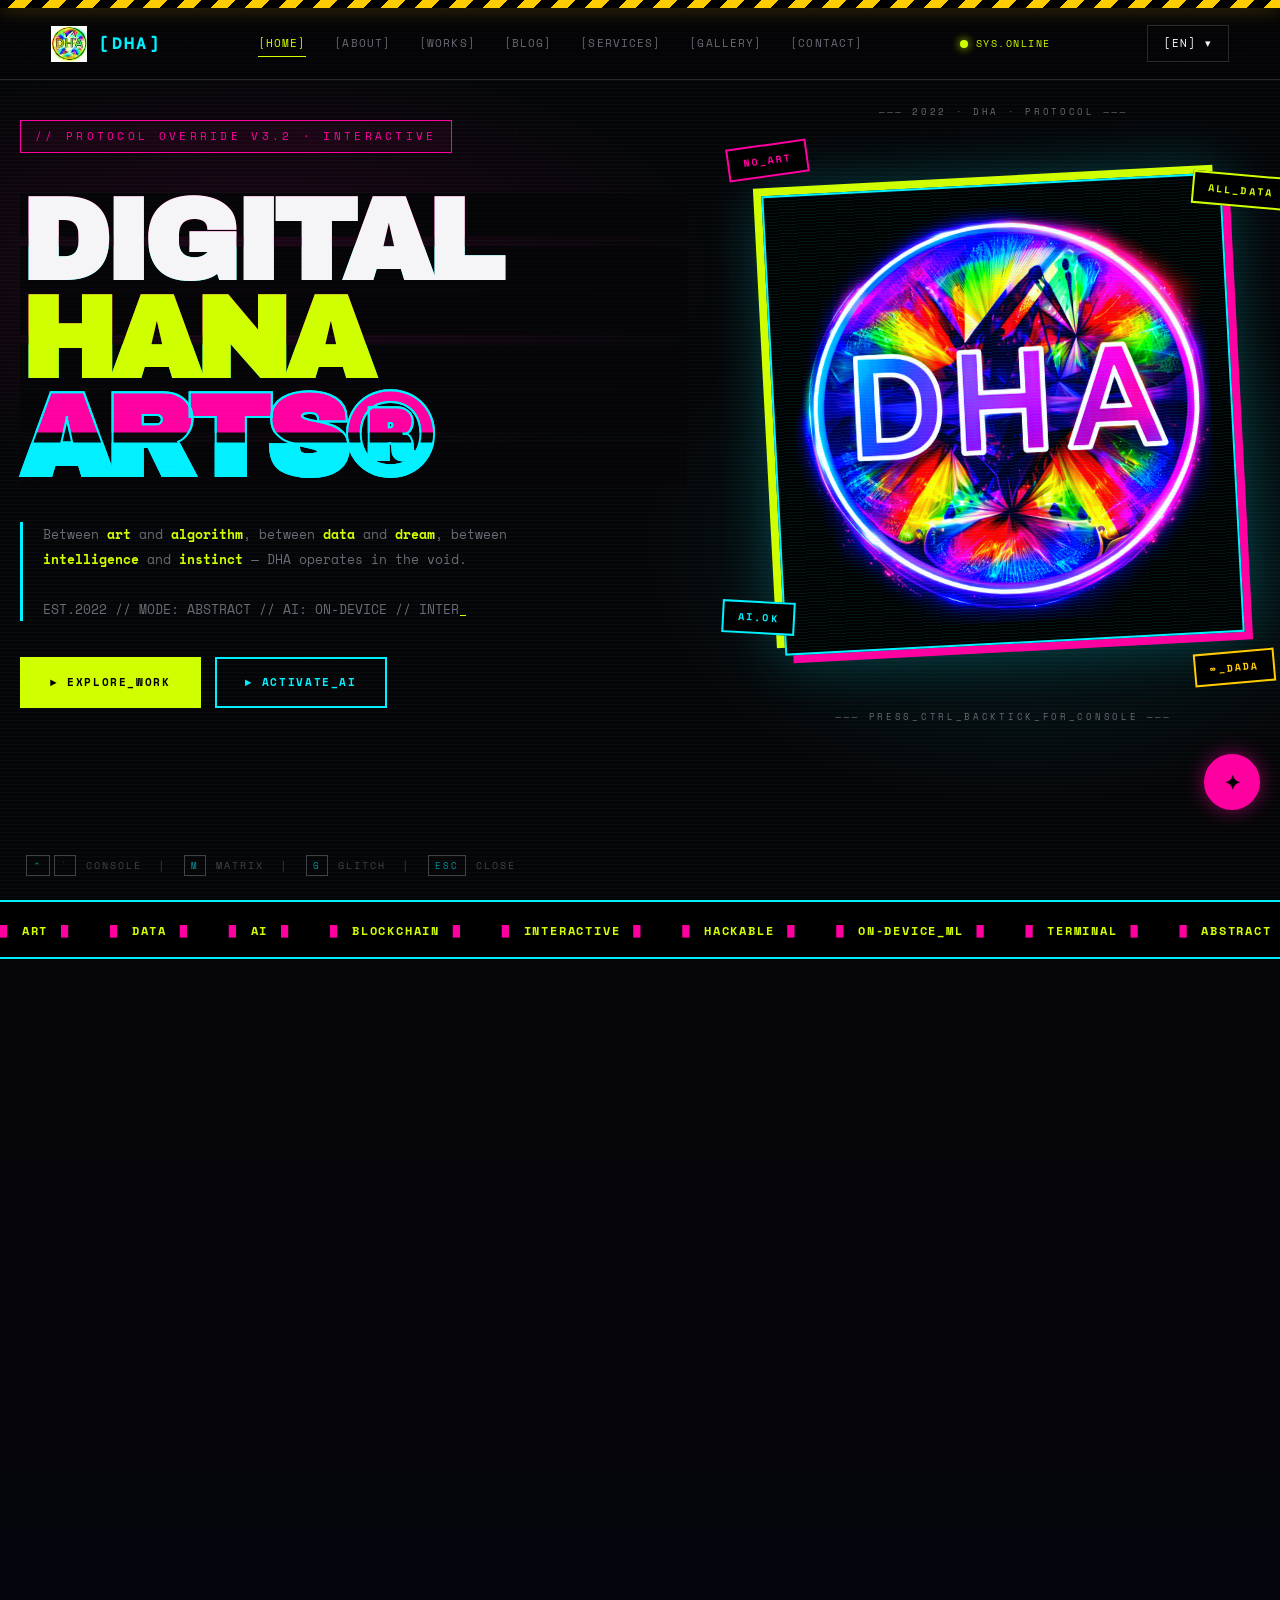
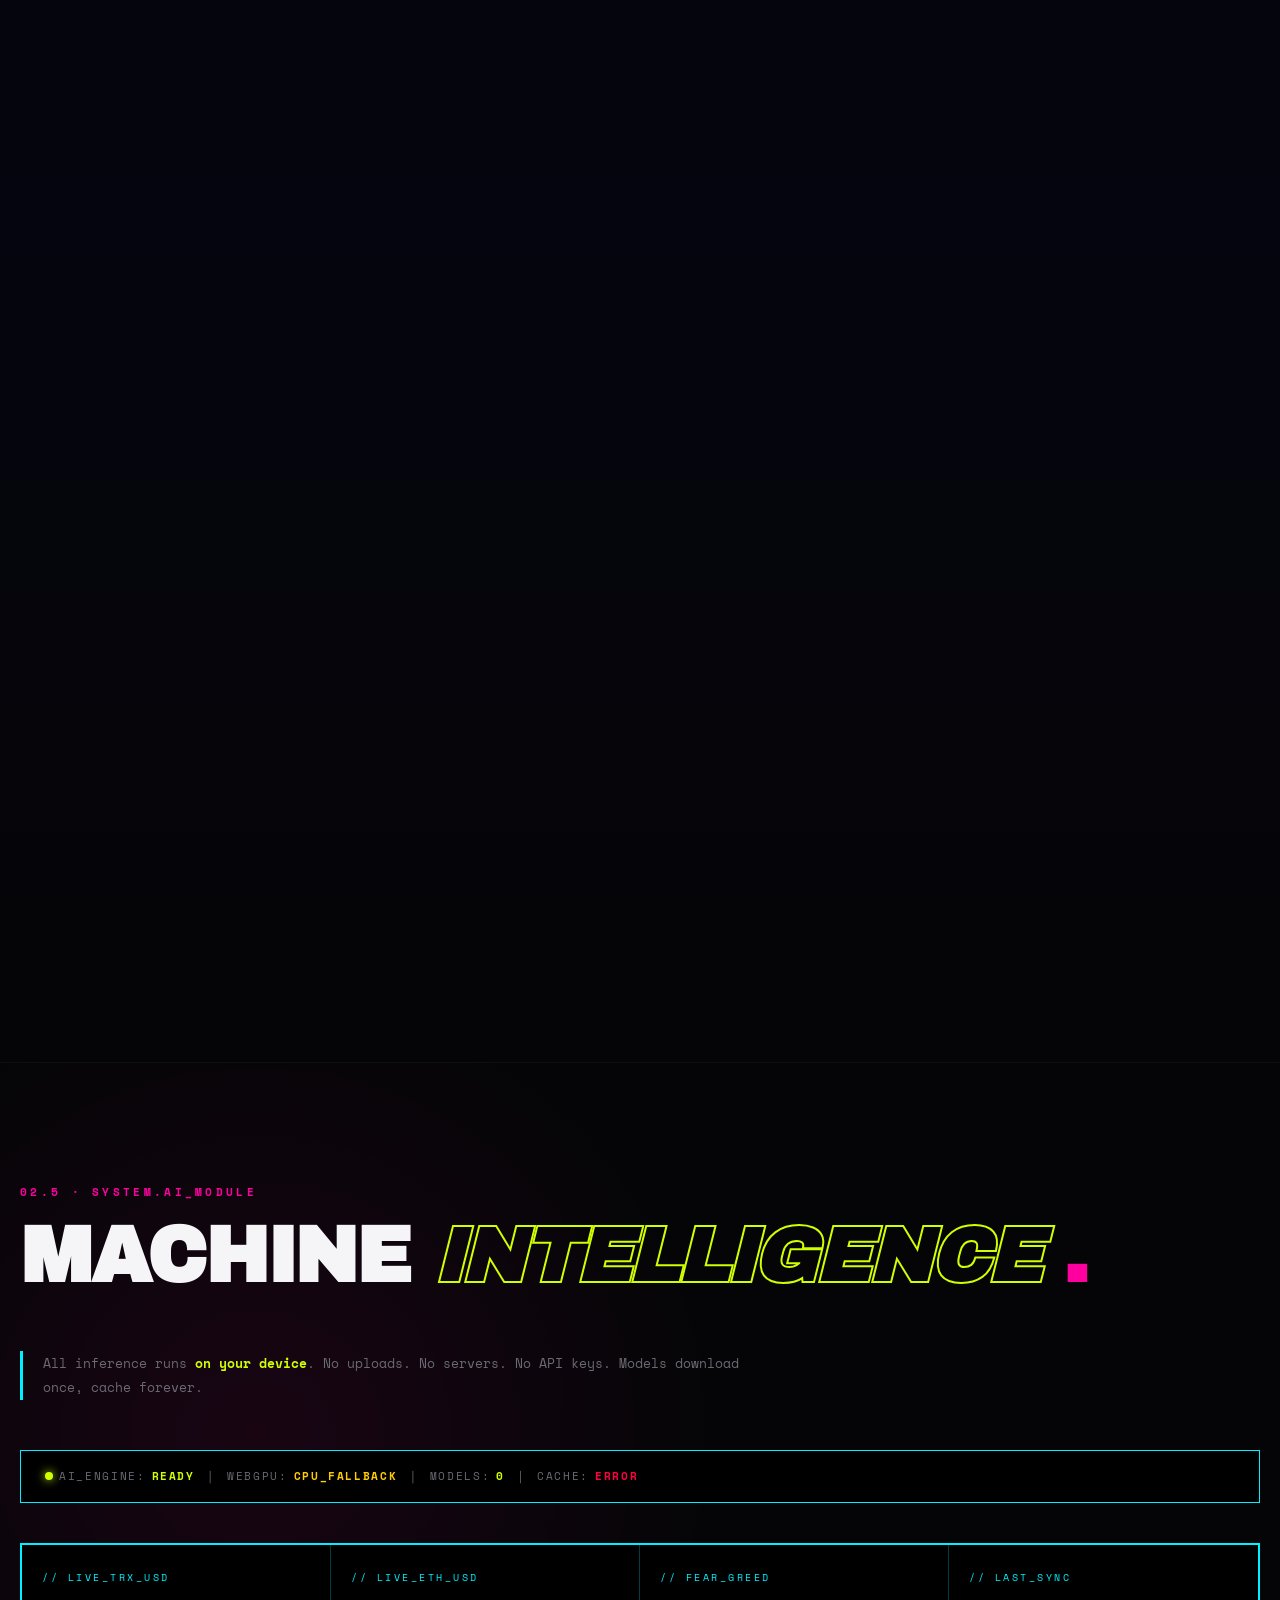
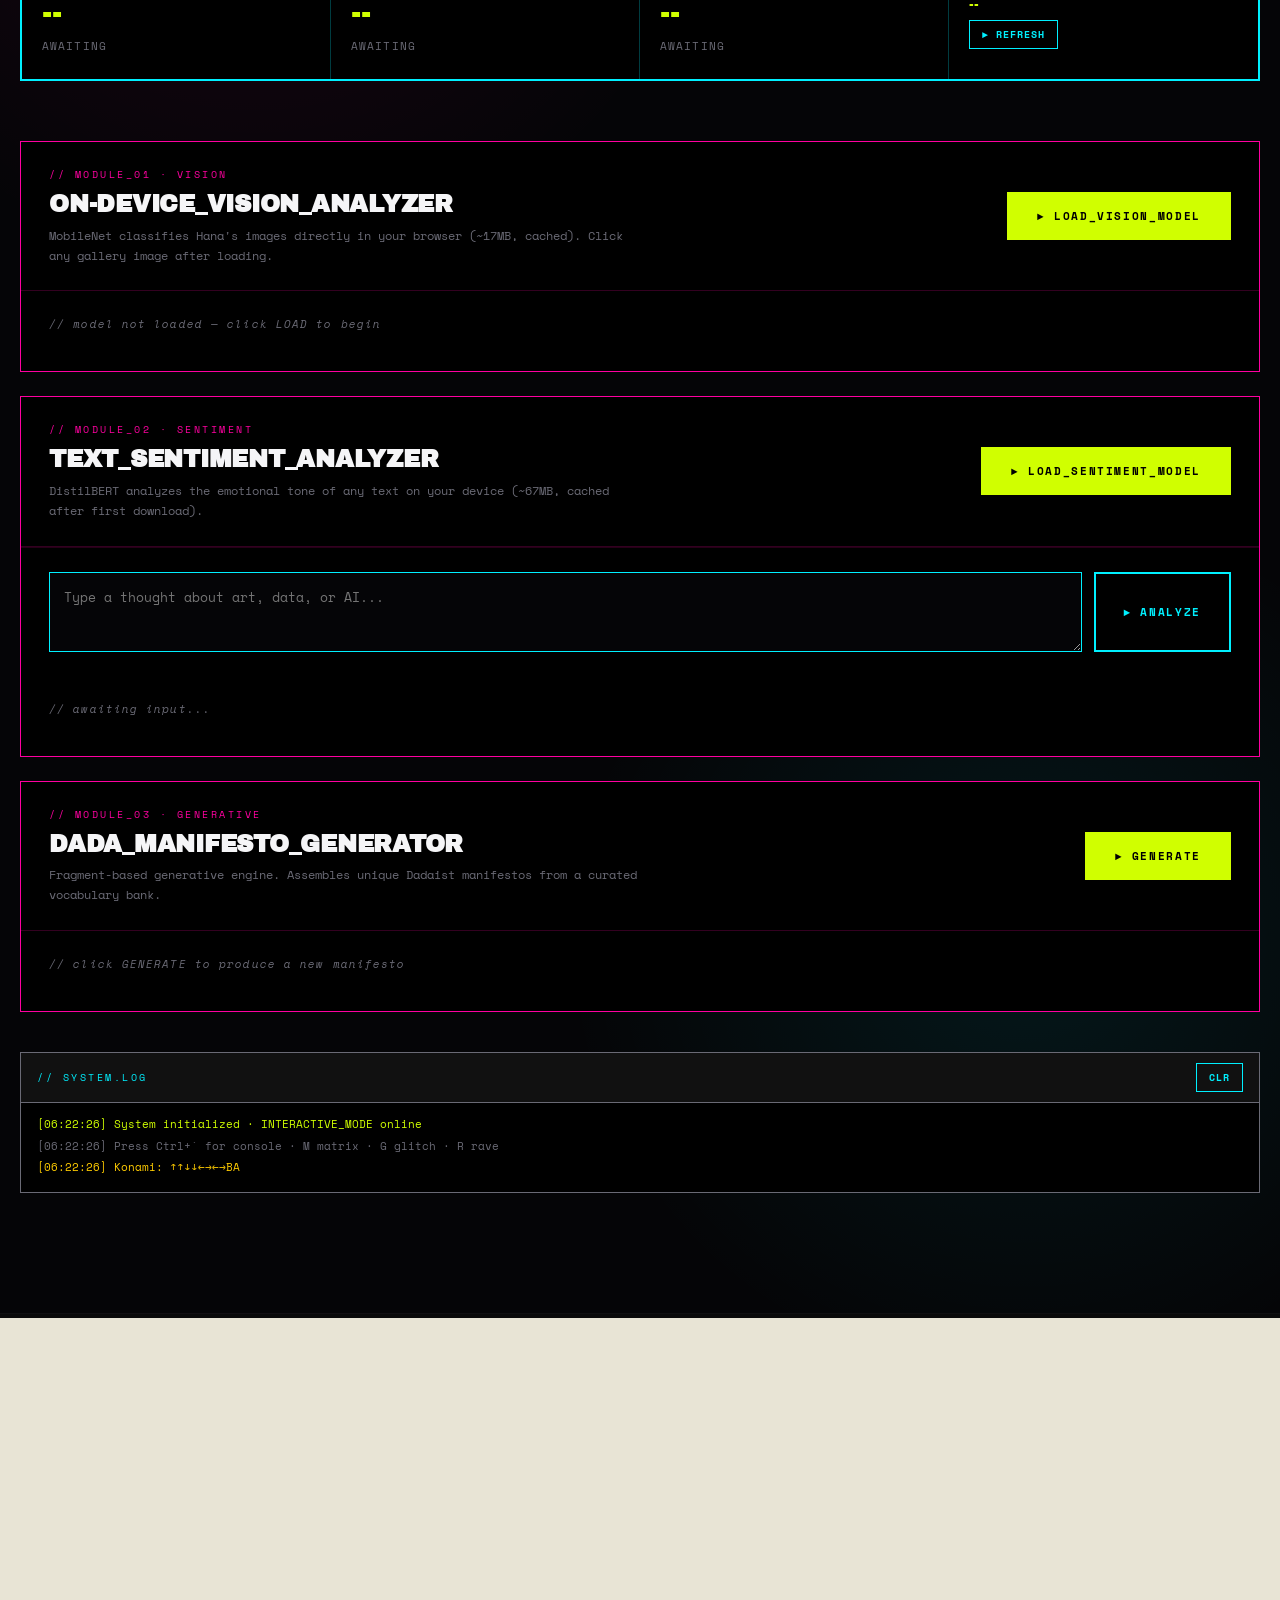
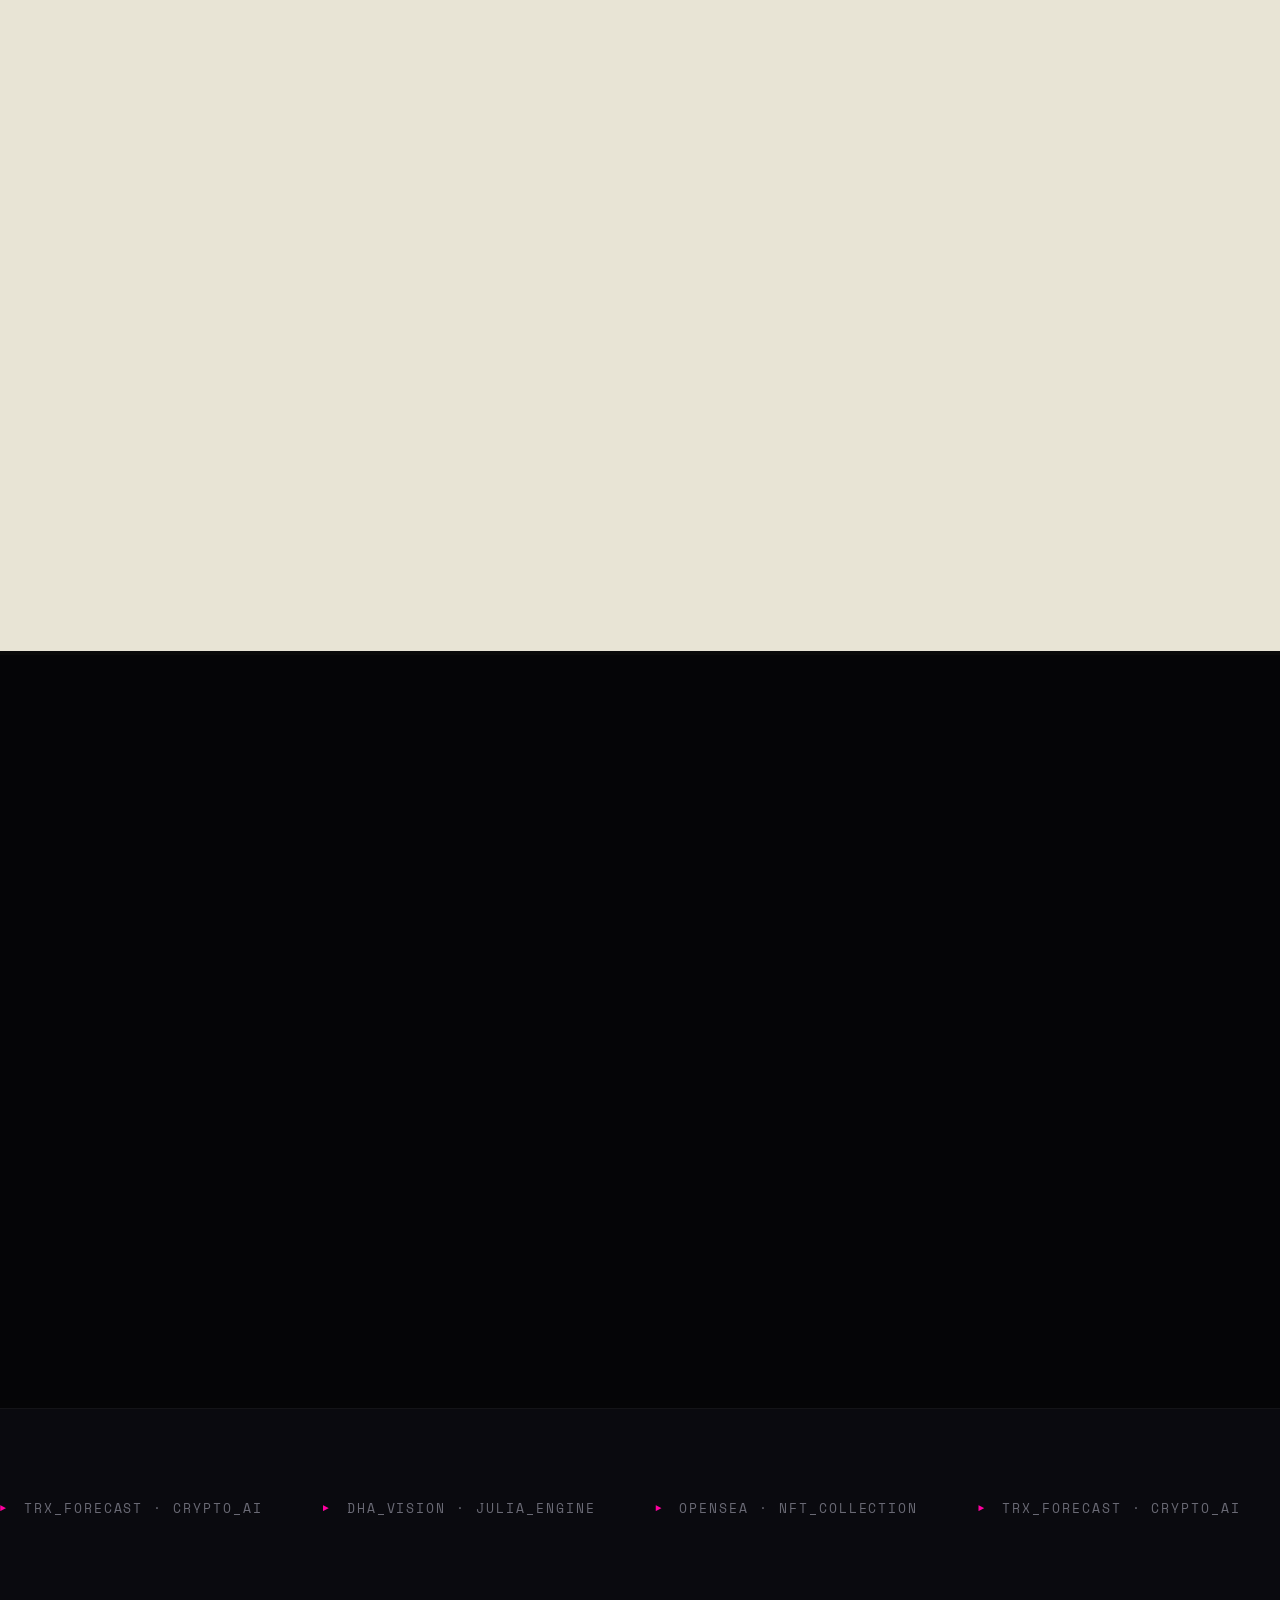
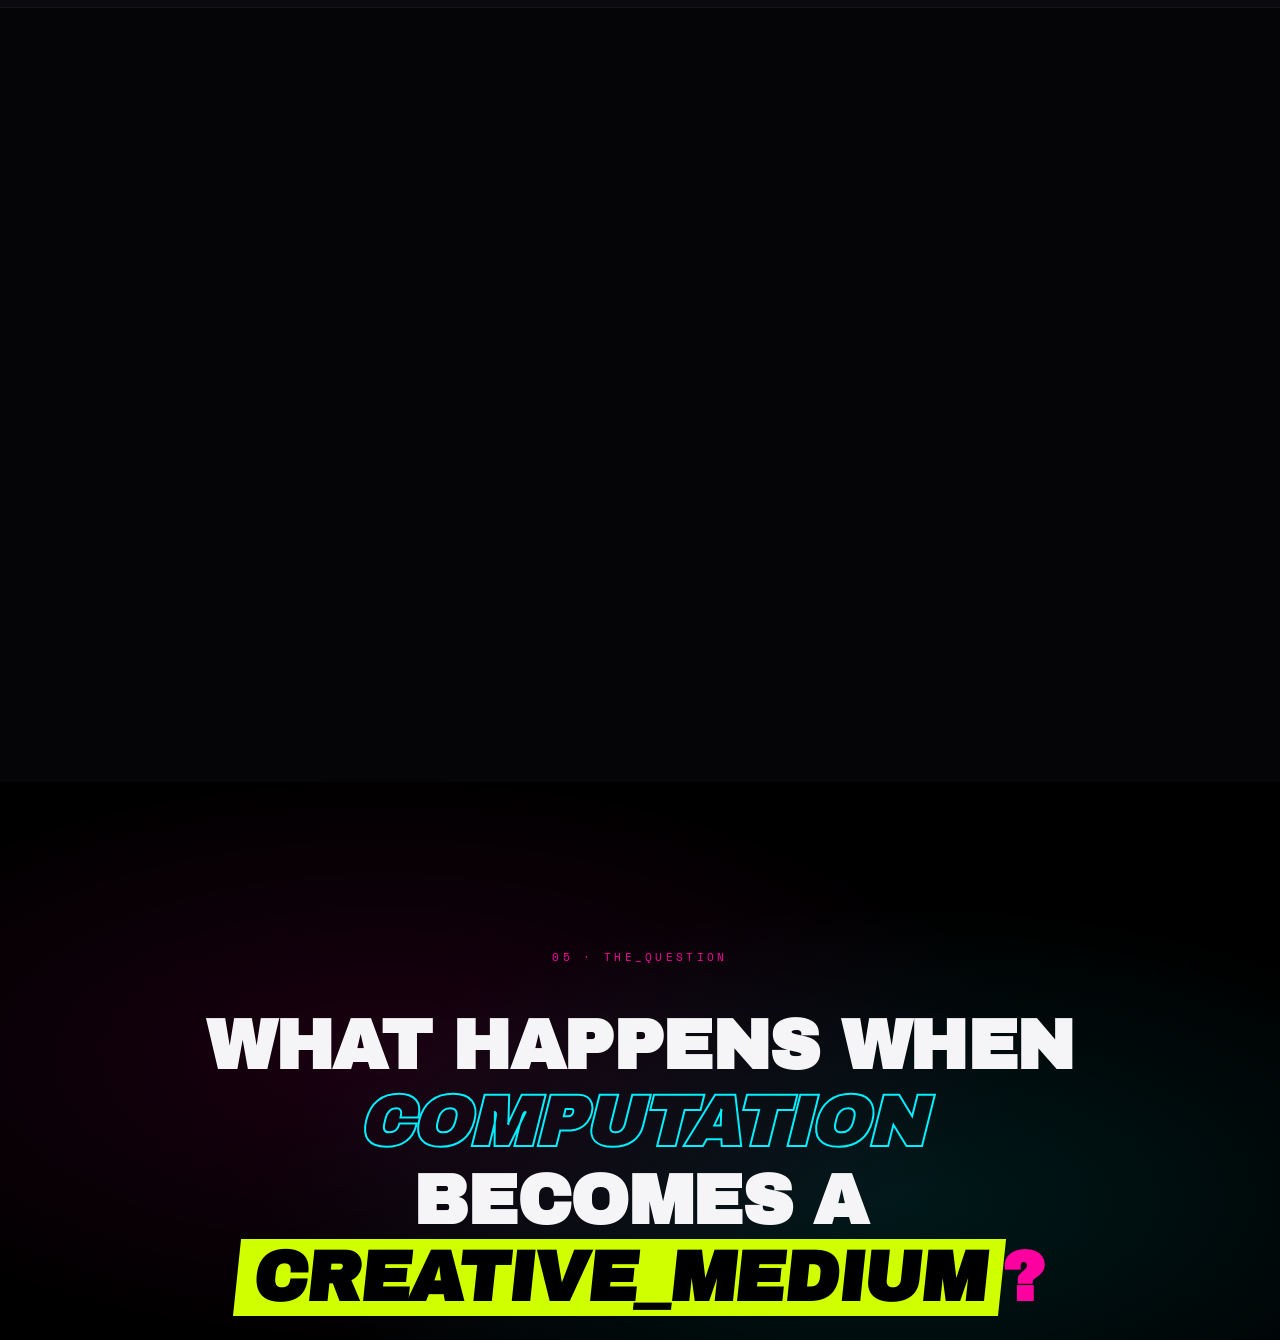
==== commit dd553e6c: "Commit modify html pages" ====
--- a/index.html
+++ b/index.html
@@ -14,10 +14,10 @@
     <meta name="theme-color" content="#050507">
     <meta property="og:title" content="Digital Hana Arts® — [SYSTEM_HACKABLE]">
     <meta property="og:description" content="Art × Data × AI × Blockchain — Interactive Protocol">
-    <meta property="og:image" content="assets/DHA_logo.png">
+    <meta property="og:image" content="assets/DHA_logo.jpg">
     <meta property="og:url" content="https://alibavarci.github.io/ddDHA/">
     <meta property="og:type" content="website">
-    <link rel="icon" type="image/png" href="assets/DHA_logo_h.png">
+    <link rel="icon" type="image/png" href="assets/DHA_neon.jpg">
 	<title>Digital Hana Arts (DHA) | AI Art, NFTs, Blockchain &amp; Generative Art</title>
 	<meta name="description"
       content="Digital Hana Arts (DHA) is an experimental studio exploring digital art, generative art, on-device AI, machine learning, NFTs, data science and blockchain.">
@@ -951,7 +951,7 @@
     <!-- HEADER -->
     <header class="header">
         <a href="index.html" class="brand">
-            <img src="assets/DHA_logo_h.png" alt="DHA">
+            <img src="assets/DHA_neon.jpg" alt="DHA">
             <span style="color:var(--cyber-cyan);">[DHA]</span>
         </a>
         <nav class="nav-links">
@@ -1042,7 +1042,7 @@
 
                     <div class="hero-collage">
                         <div class="hero-collage-frame">
-                            <img src="assets/DHA_neon.png" alt="DHA Neon Identity">
+                            <img src="assets/DHA_neon.jpg" alt="DHA Neon Identity">
                         </div>
                         <span class="dada-stamp stamp-1">NO_ART</span>
                         <span class="dada-stamp stamp-2">ALL_DATA</span>
@@ -1340,7 +1340,7 @@
             <div class="footer-grid">
                 <div>
                     <div class="footer-brand">
-                        <img src="assets/DHA_logo.png" alt="DHA">
+                        <img src="assets/DHA_logo.jpg" alt="DHA">
                         <span style="color:var(--cyber-cyan);">[DHA]</span>
                         <span>DIGITAL_HANA_ARTS</span>
                     </div>
@@ -1903,7 +1903,7 @@
         overlay.className = 'dha-explosion-overlay dha-shaking';
         overlay.innerHTML =
             '<div class="dha-nuke-flash"></div>' +
-            '<img src="assets/roaring_Hana.png" class="dha-descending-logo" alt="">' +
+            '<img src="assets/roaring_Hana.jpg" class="dha-descending-logo" alt="">' +
             '<div class="dha-nuke-vignette"></div>' +
             '<div class="dha-nuke-core"></div>' +
             '<div class="dha-nuke-ring ring-1"></div>' +
@@ -2361,4 +2361,4 @@
     })();
     </script>
 </body>
-</html>
+</html>
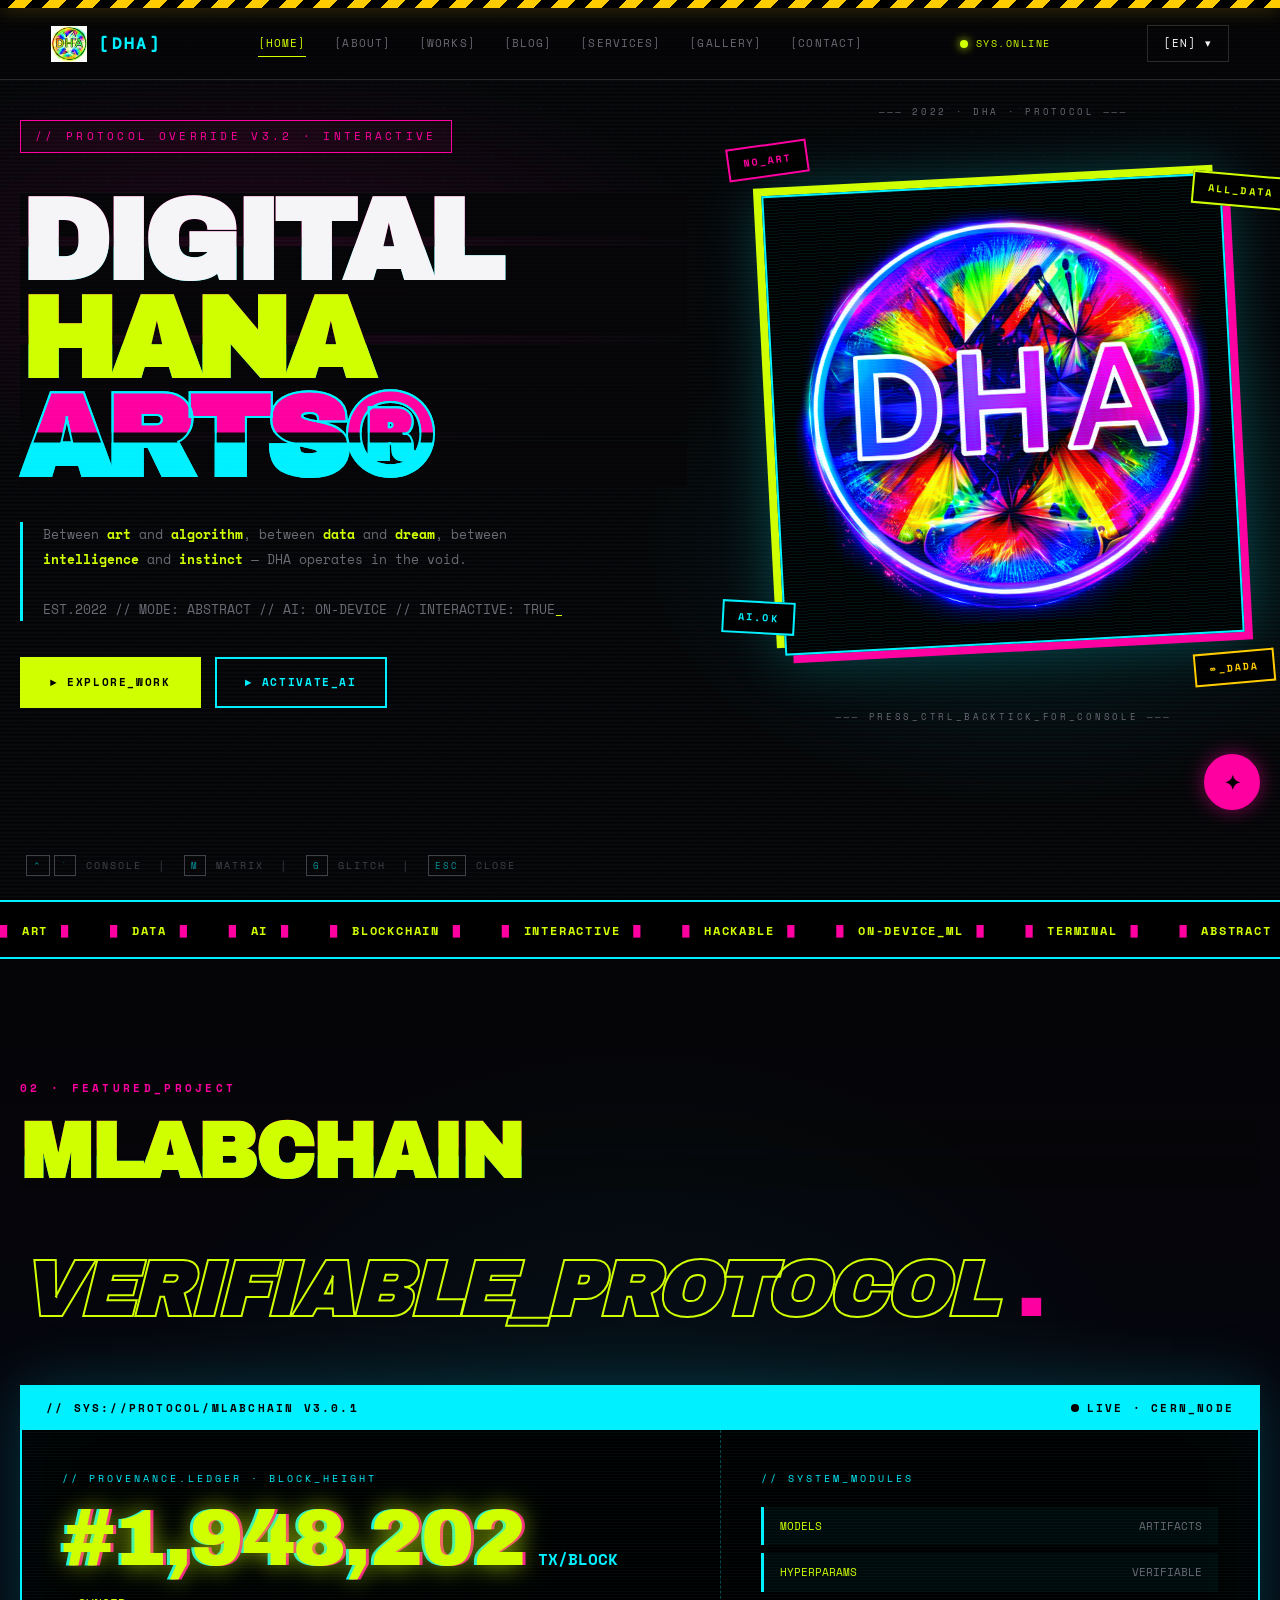
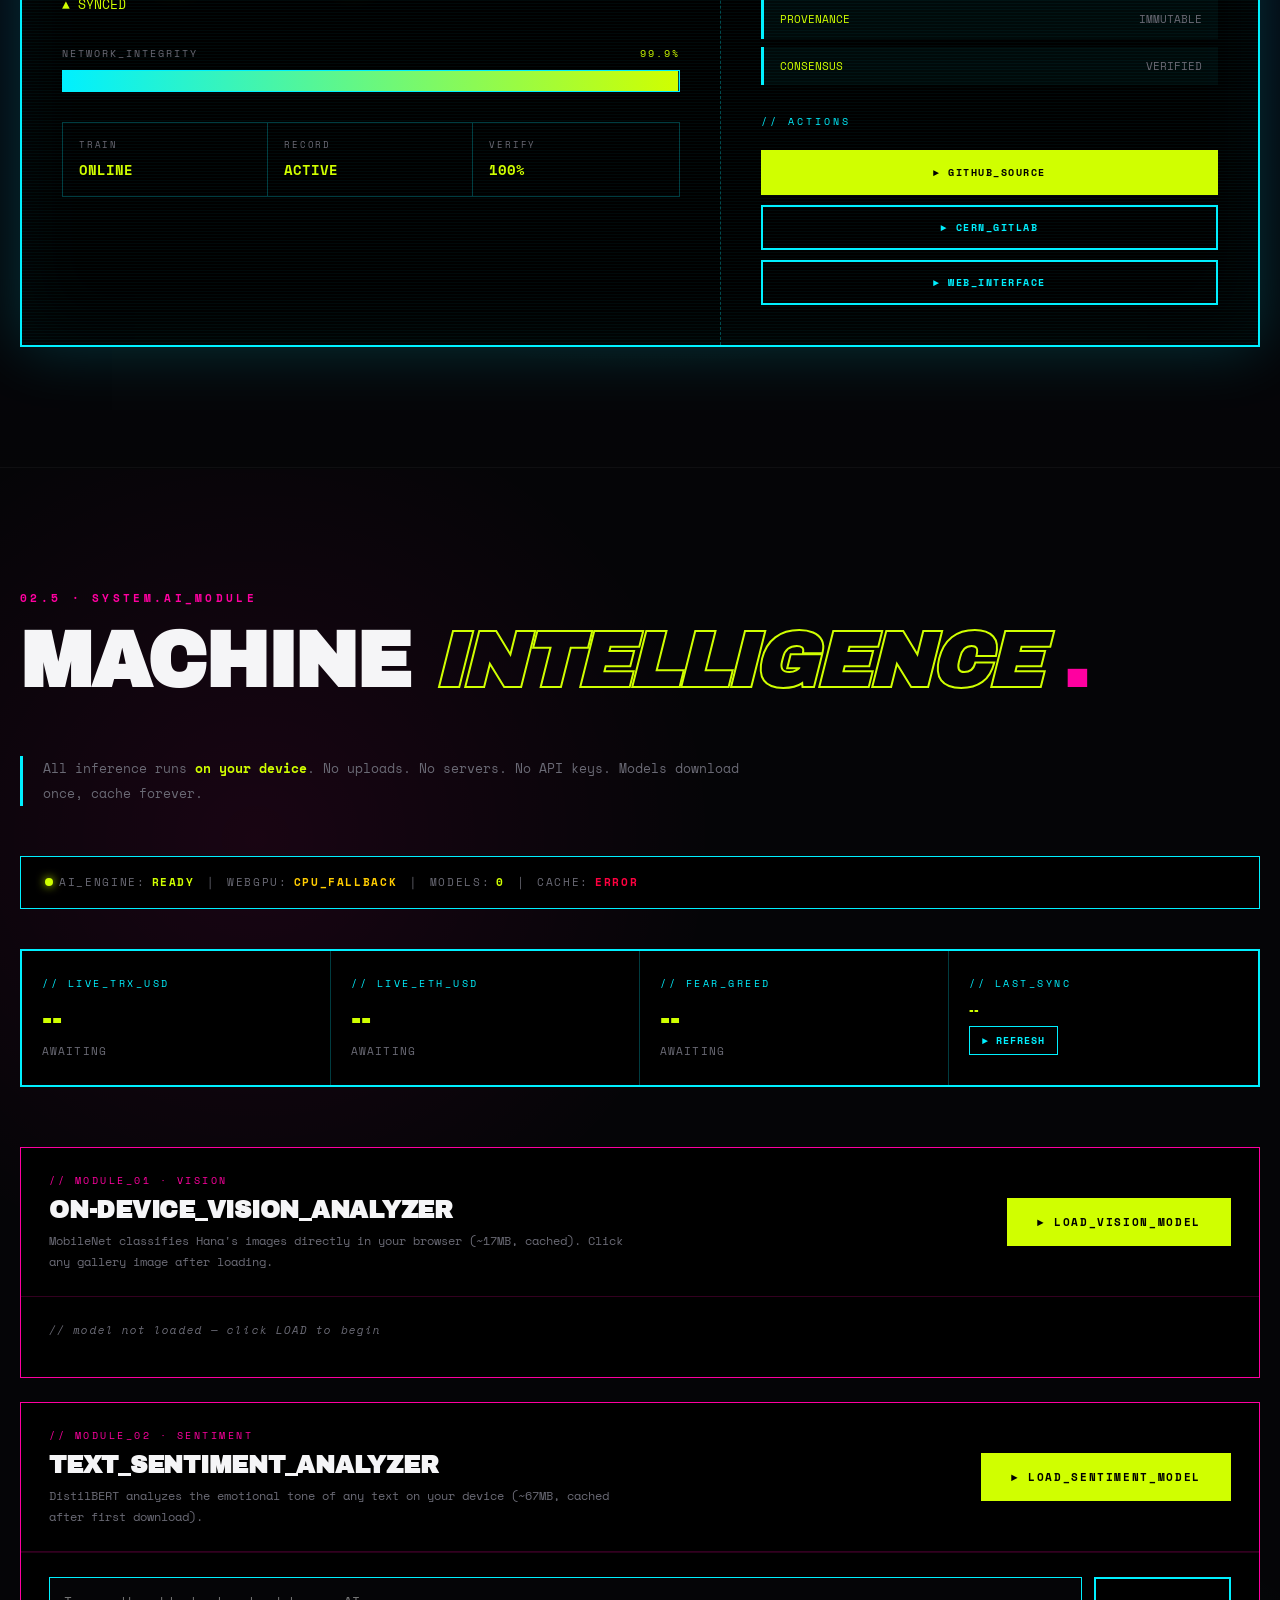
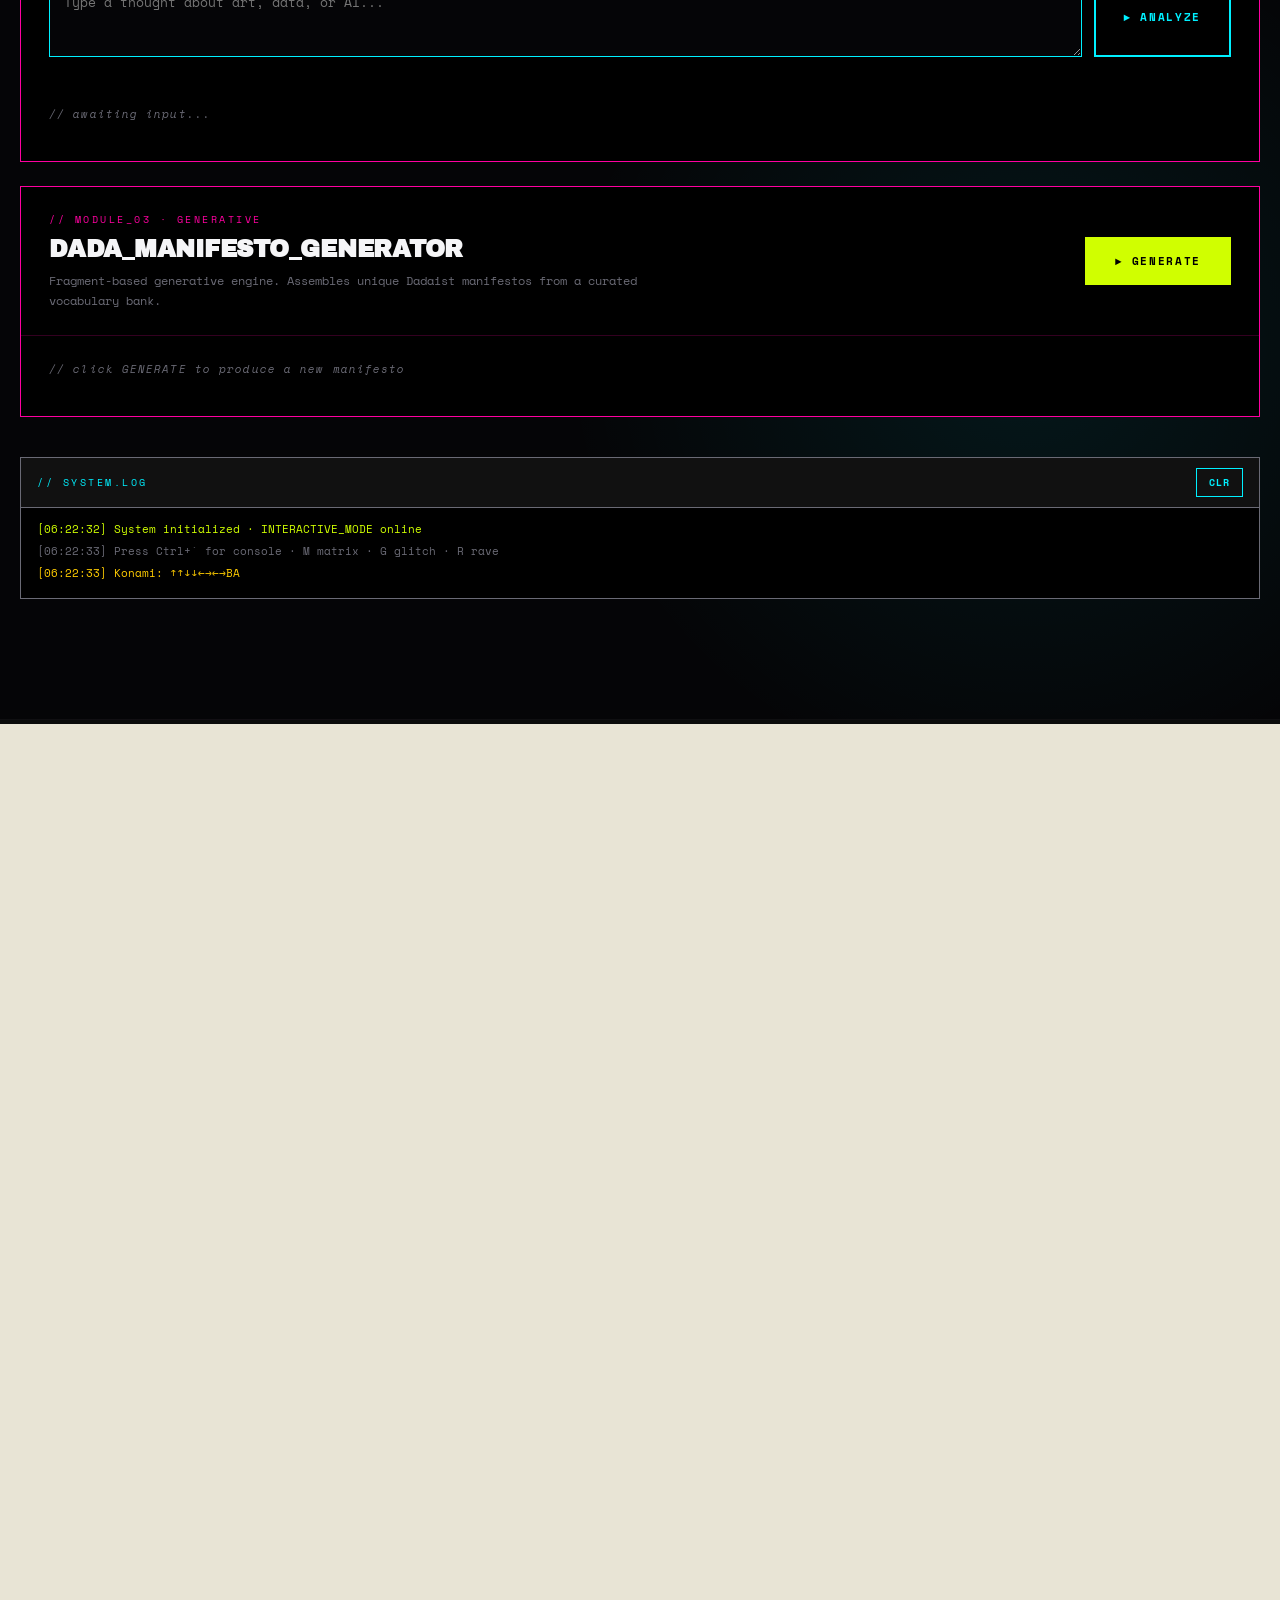
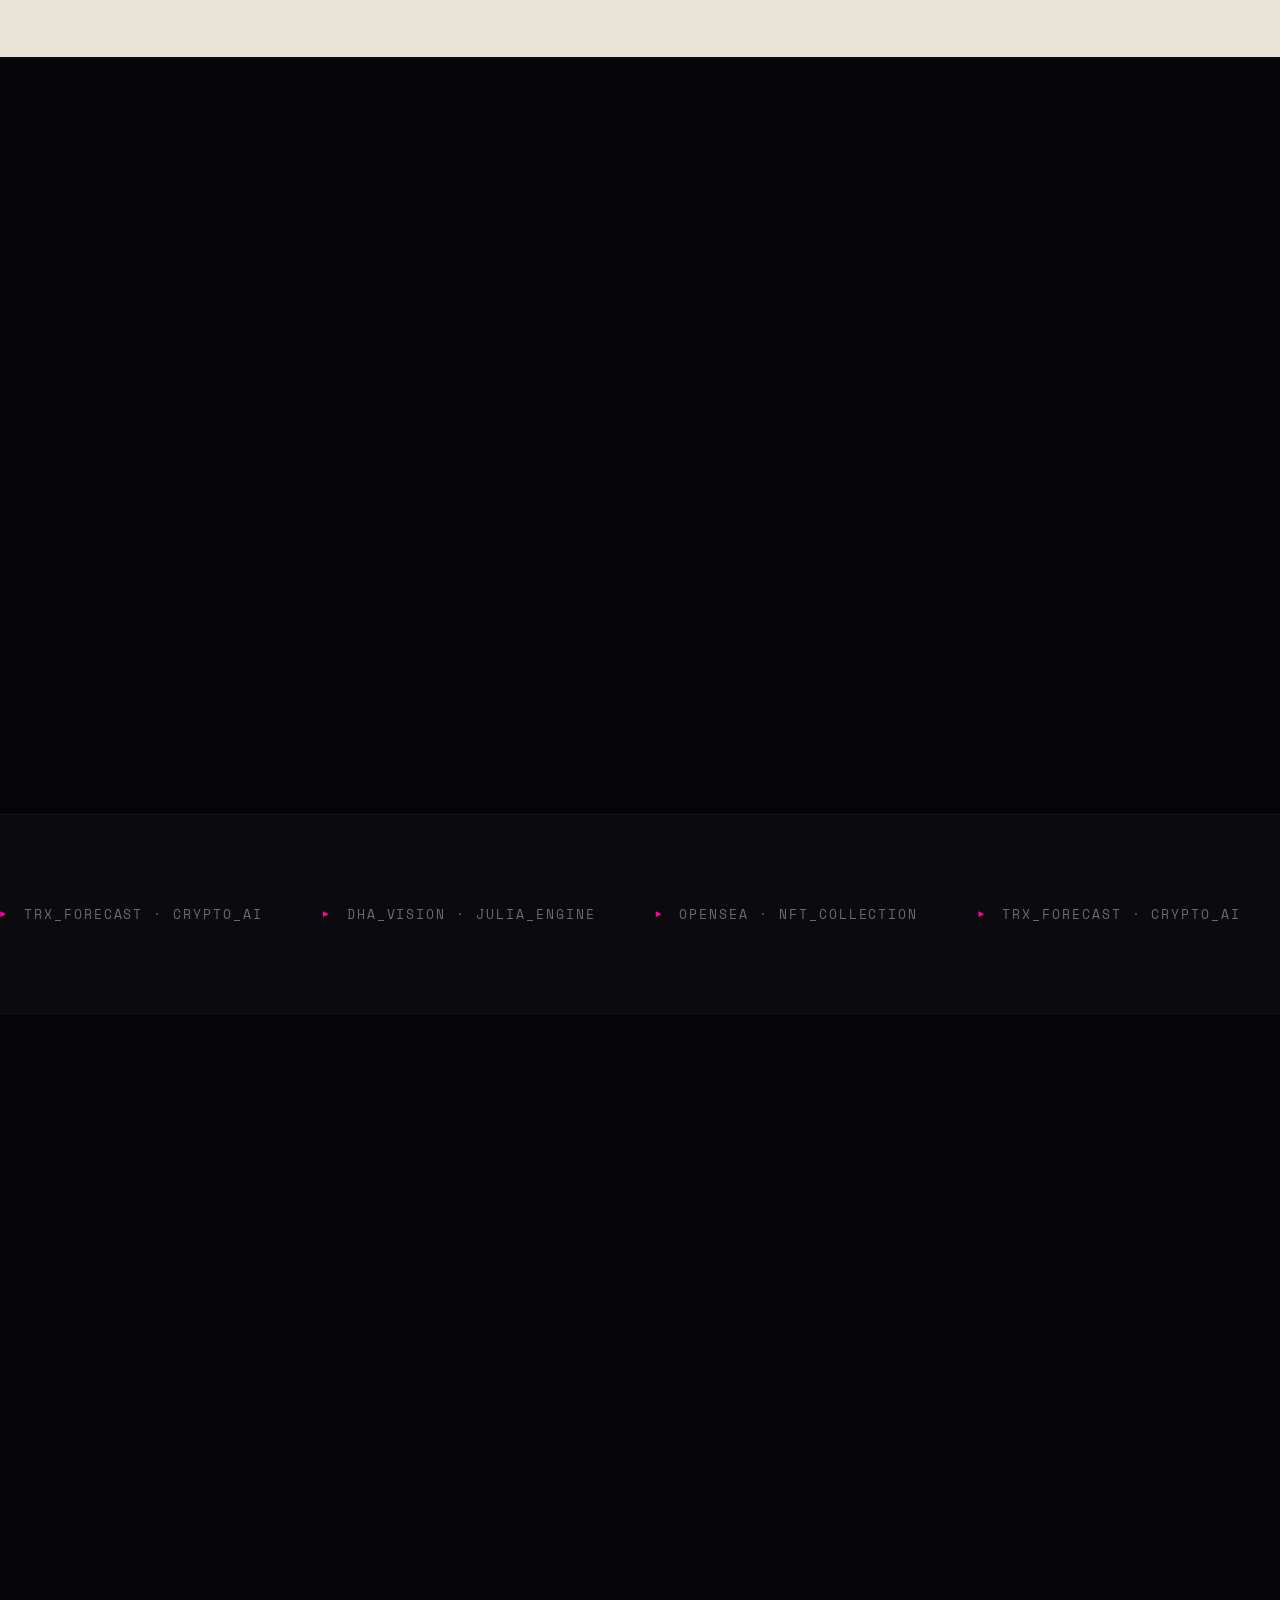
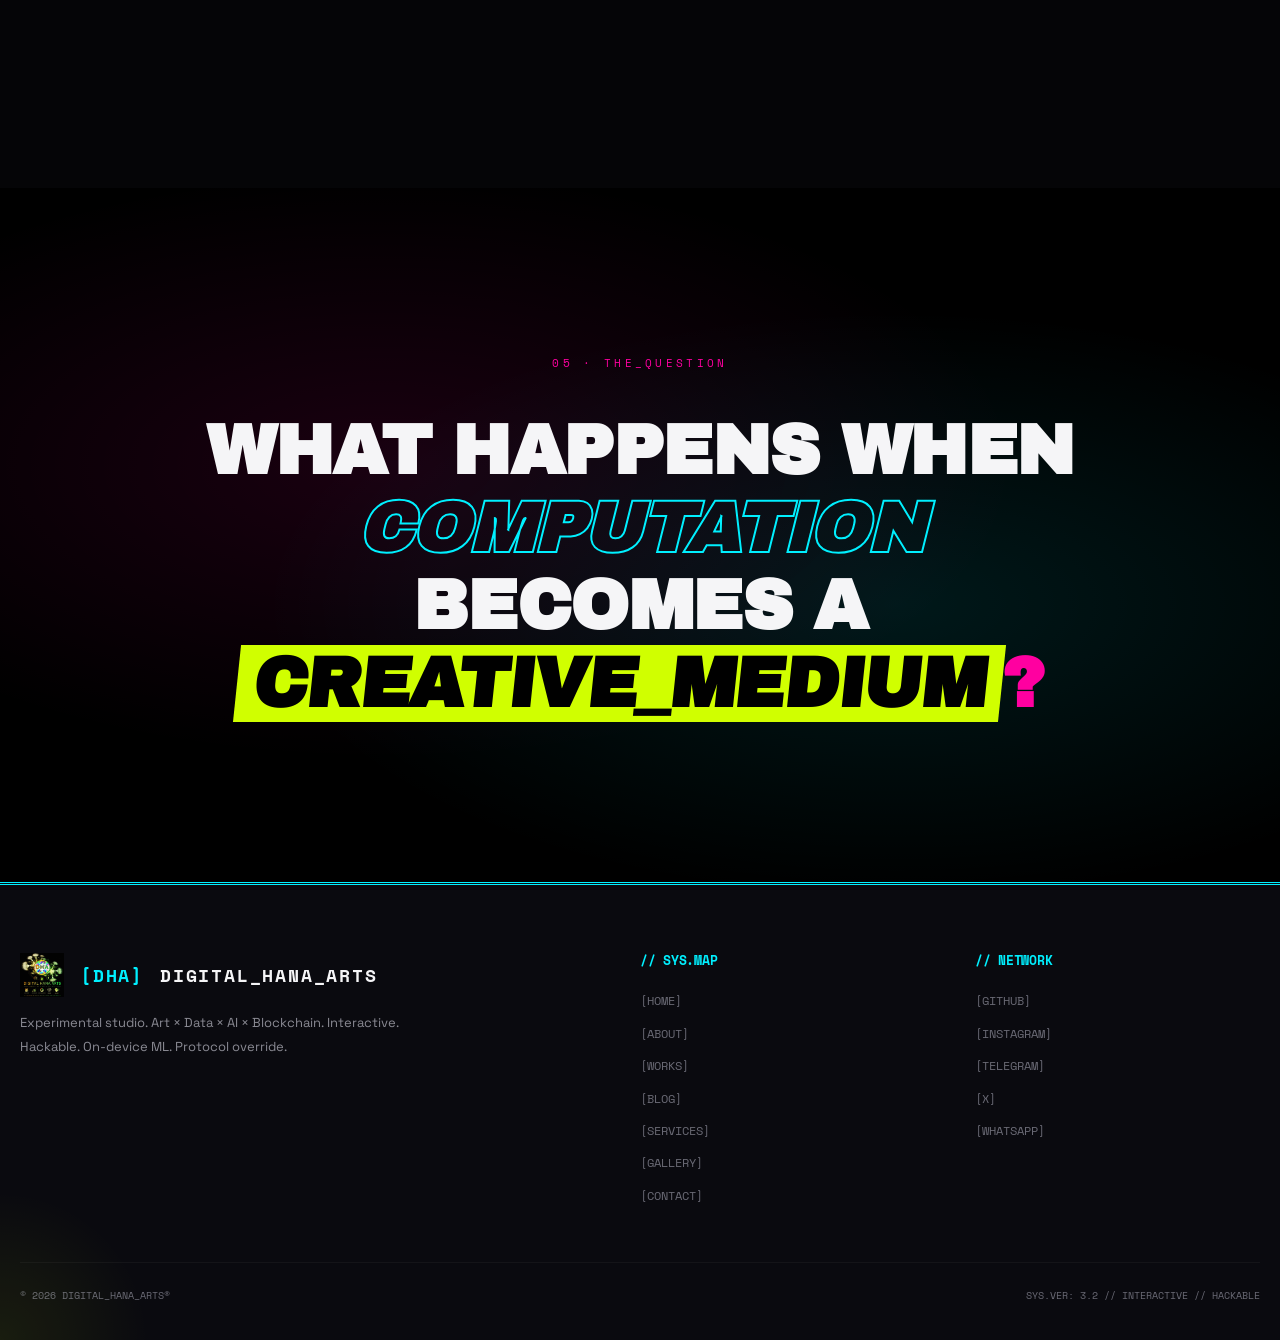
==== commit bb546ac4: "Update Google site verification meta tag" ====
--- a/index.html
+++ b/index.html
@@ -5,7 +5,7 @@
     <meta name="viewport" content="width=device-width, initial-scale=1.0">
 
     <!-- Google Search Console verification (HTML tag method) -->
-    <meta name="google-site-verification" content="ZzUHfIbzfrQRTRpEXuKIJJmvdLZDfX0wAxeKaWqphCs" />
+	<meta name="google-site-verification" content="bn6bqbCjyzE9ZgXJMv_CIJJ_9JvqOeGcdFZs3dc1-Zs" />
 
     <!-- Canonical URL (change if your primary URL is different) -->
     <link rel="canonical" href="https://alibavarci.github.io/ddDHA/">
@@ -2361,4 +2361,4 @@
     })();
     </script>
 </body>
-</html>+</html>
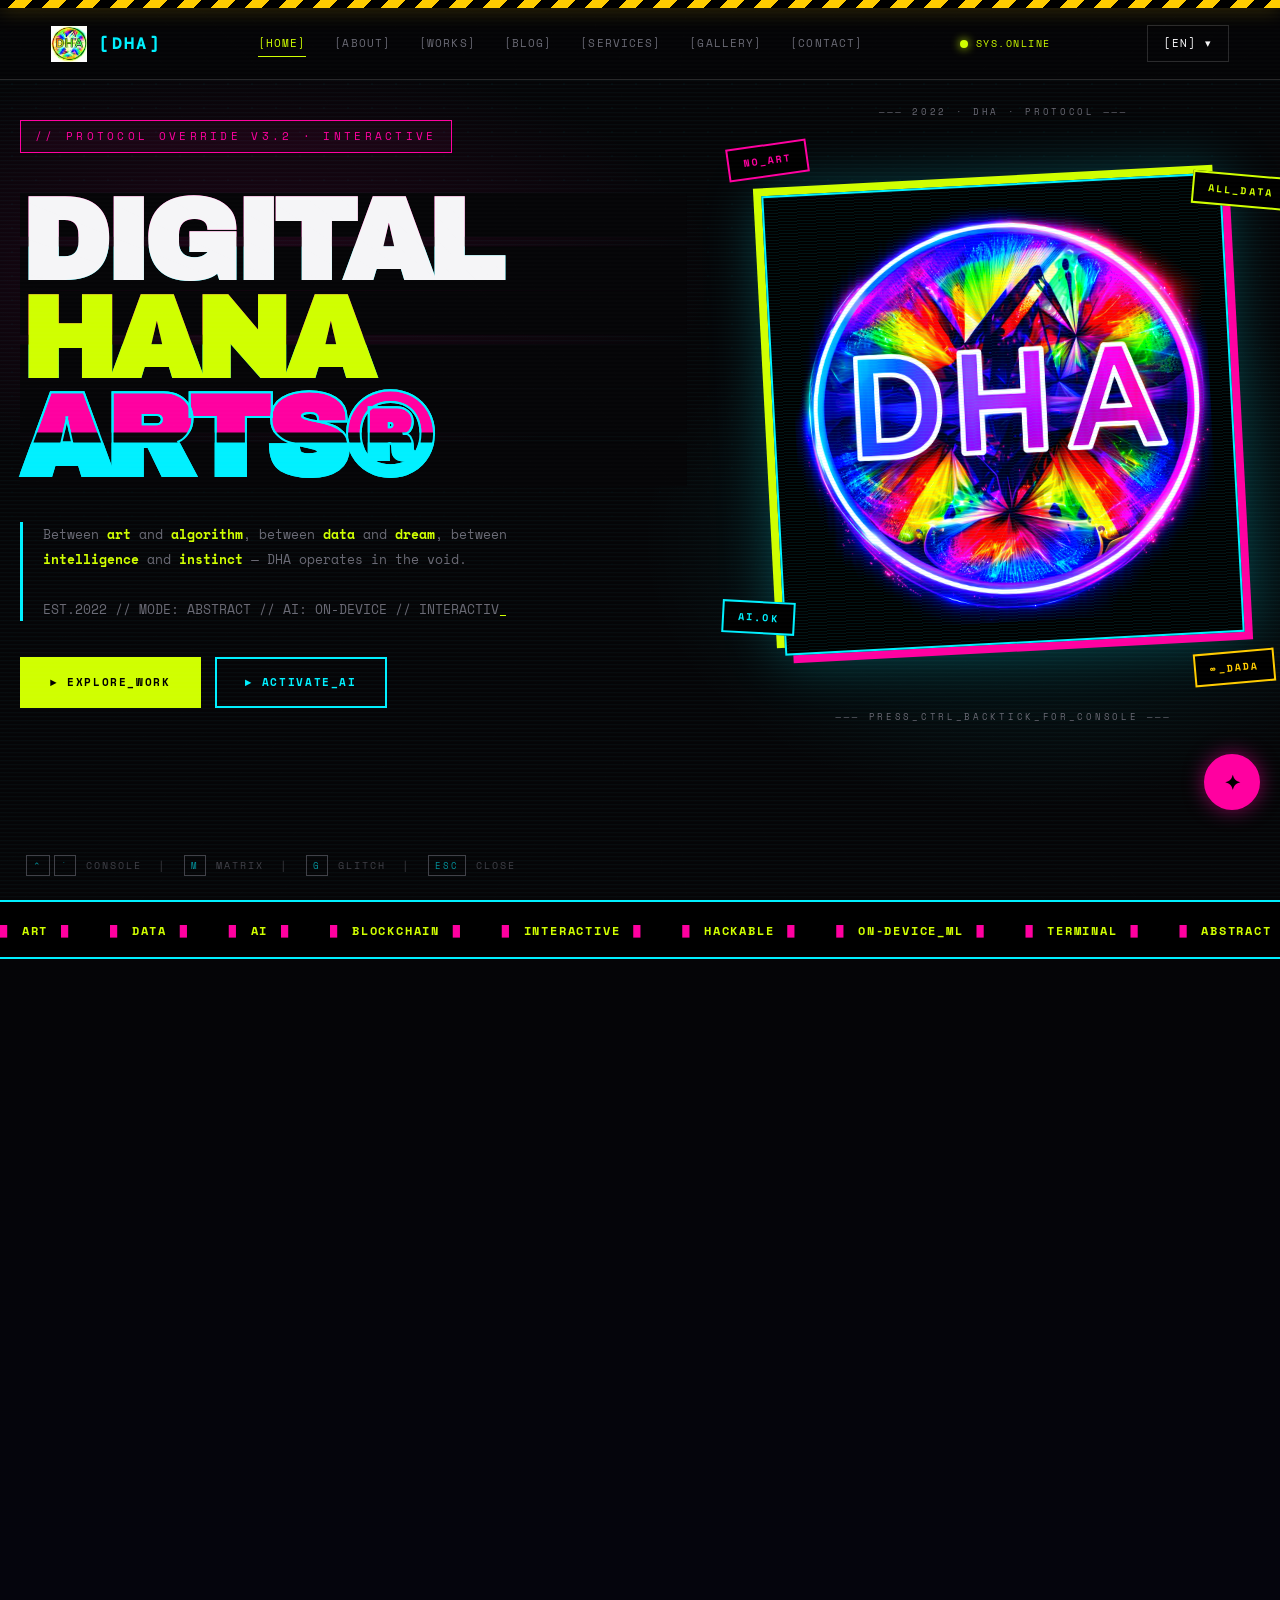
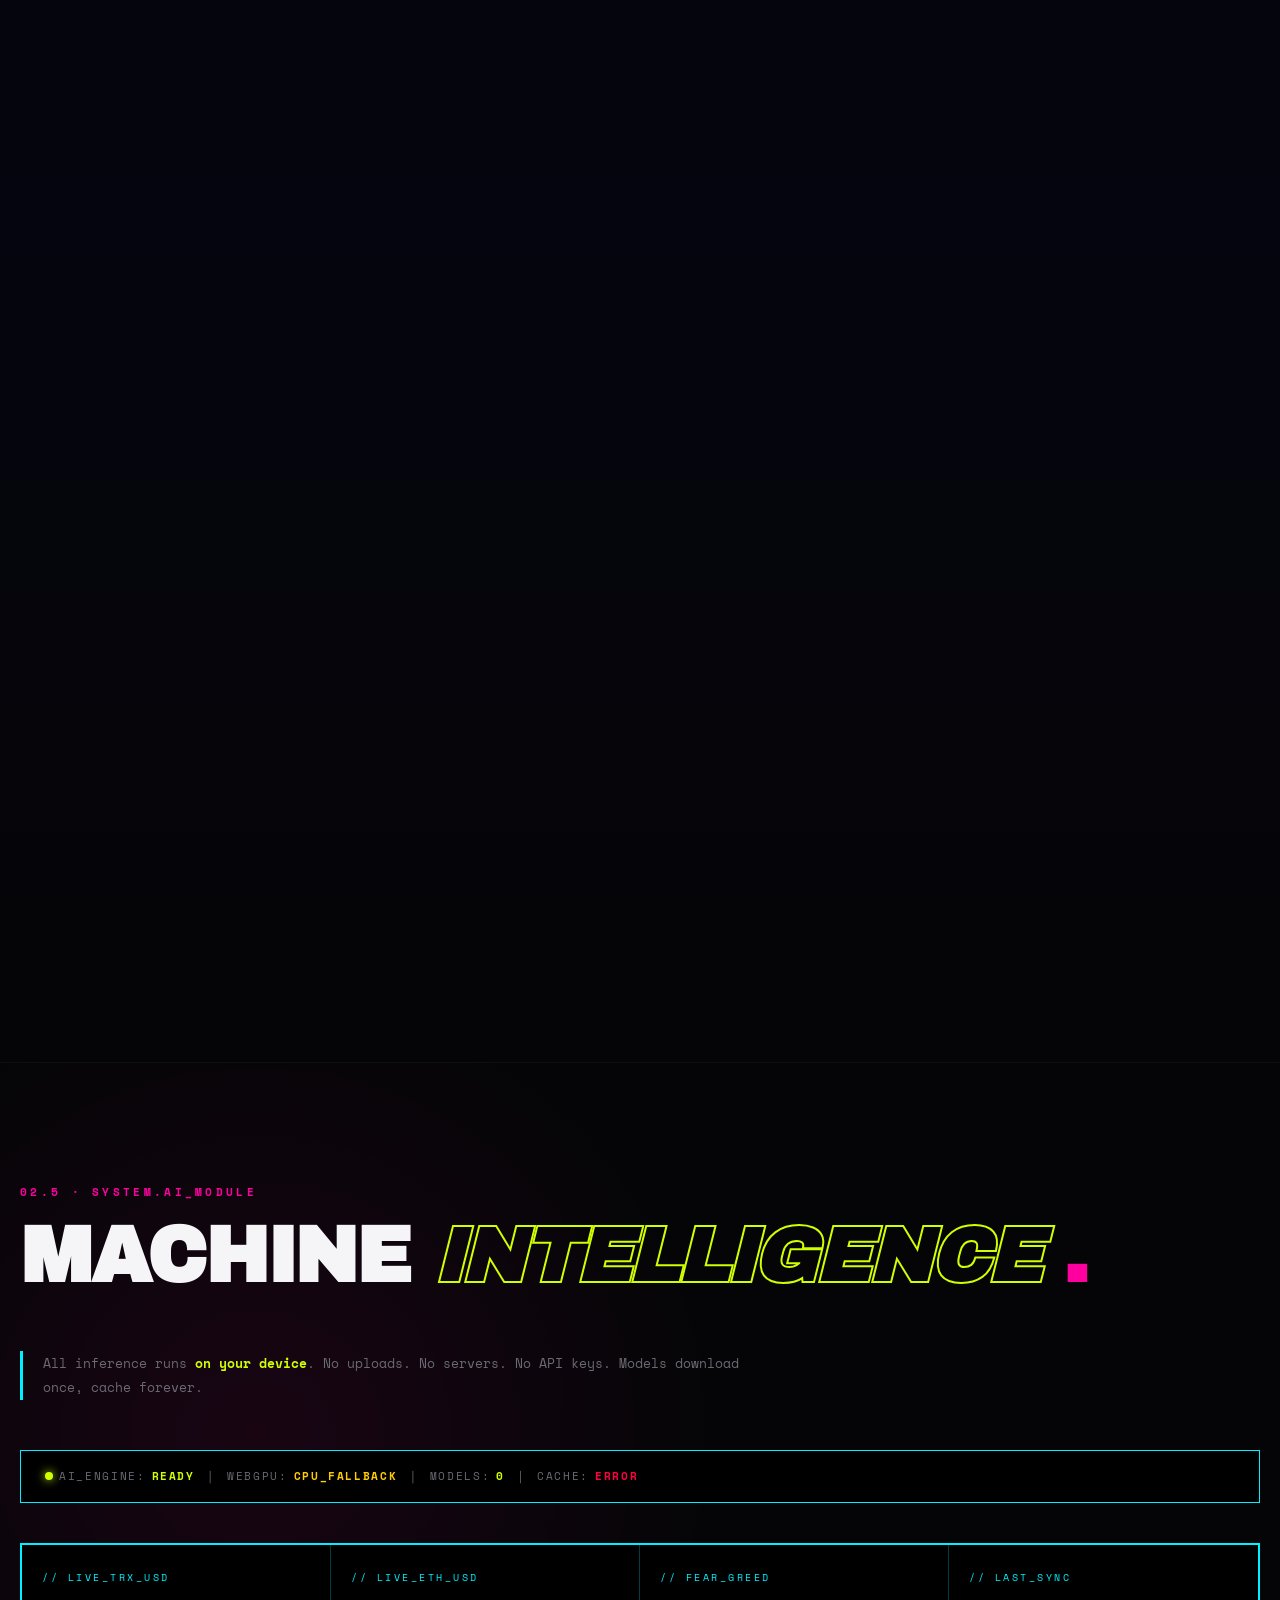
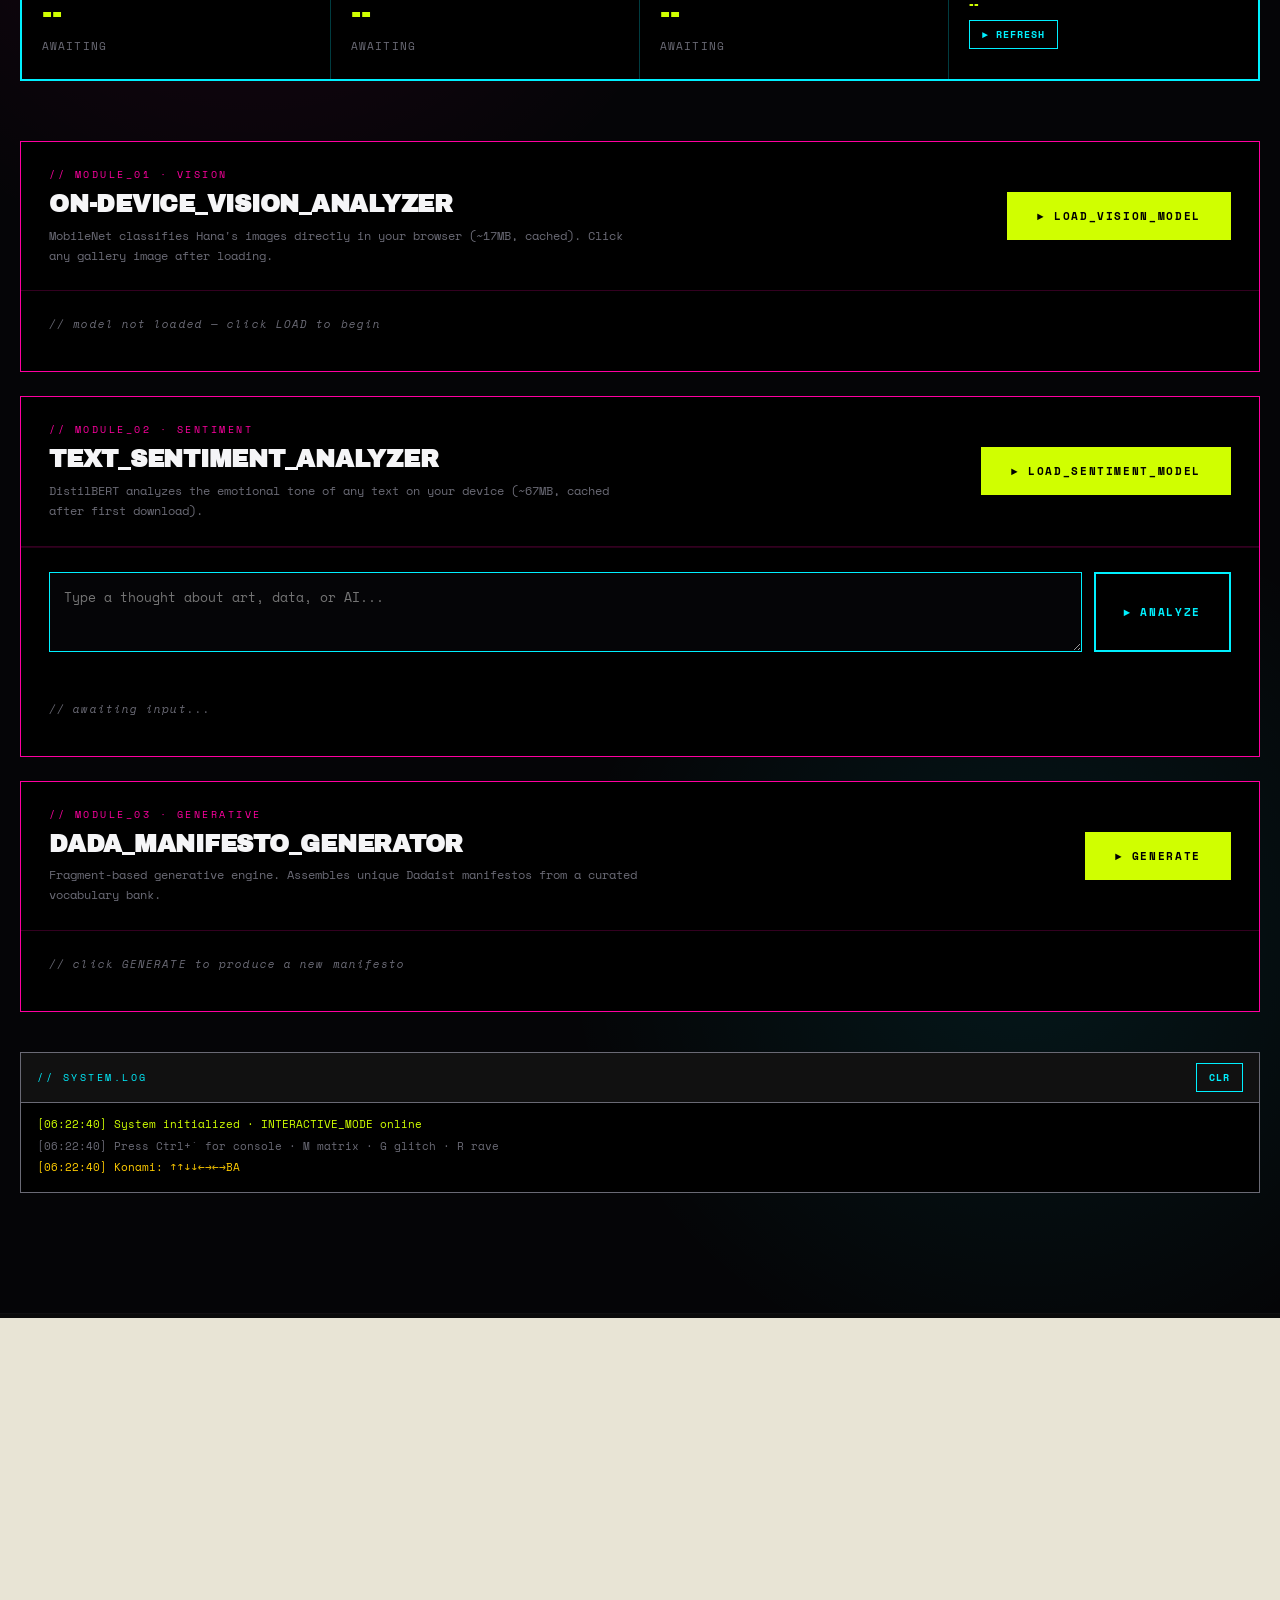
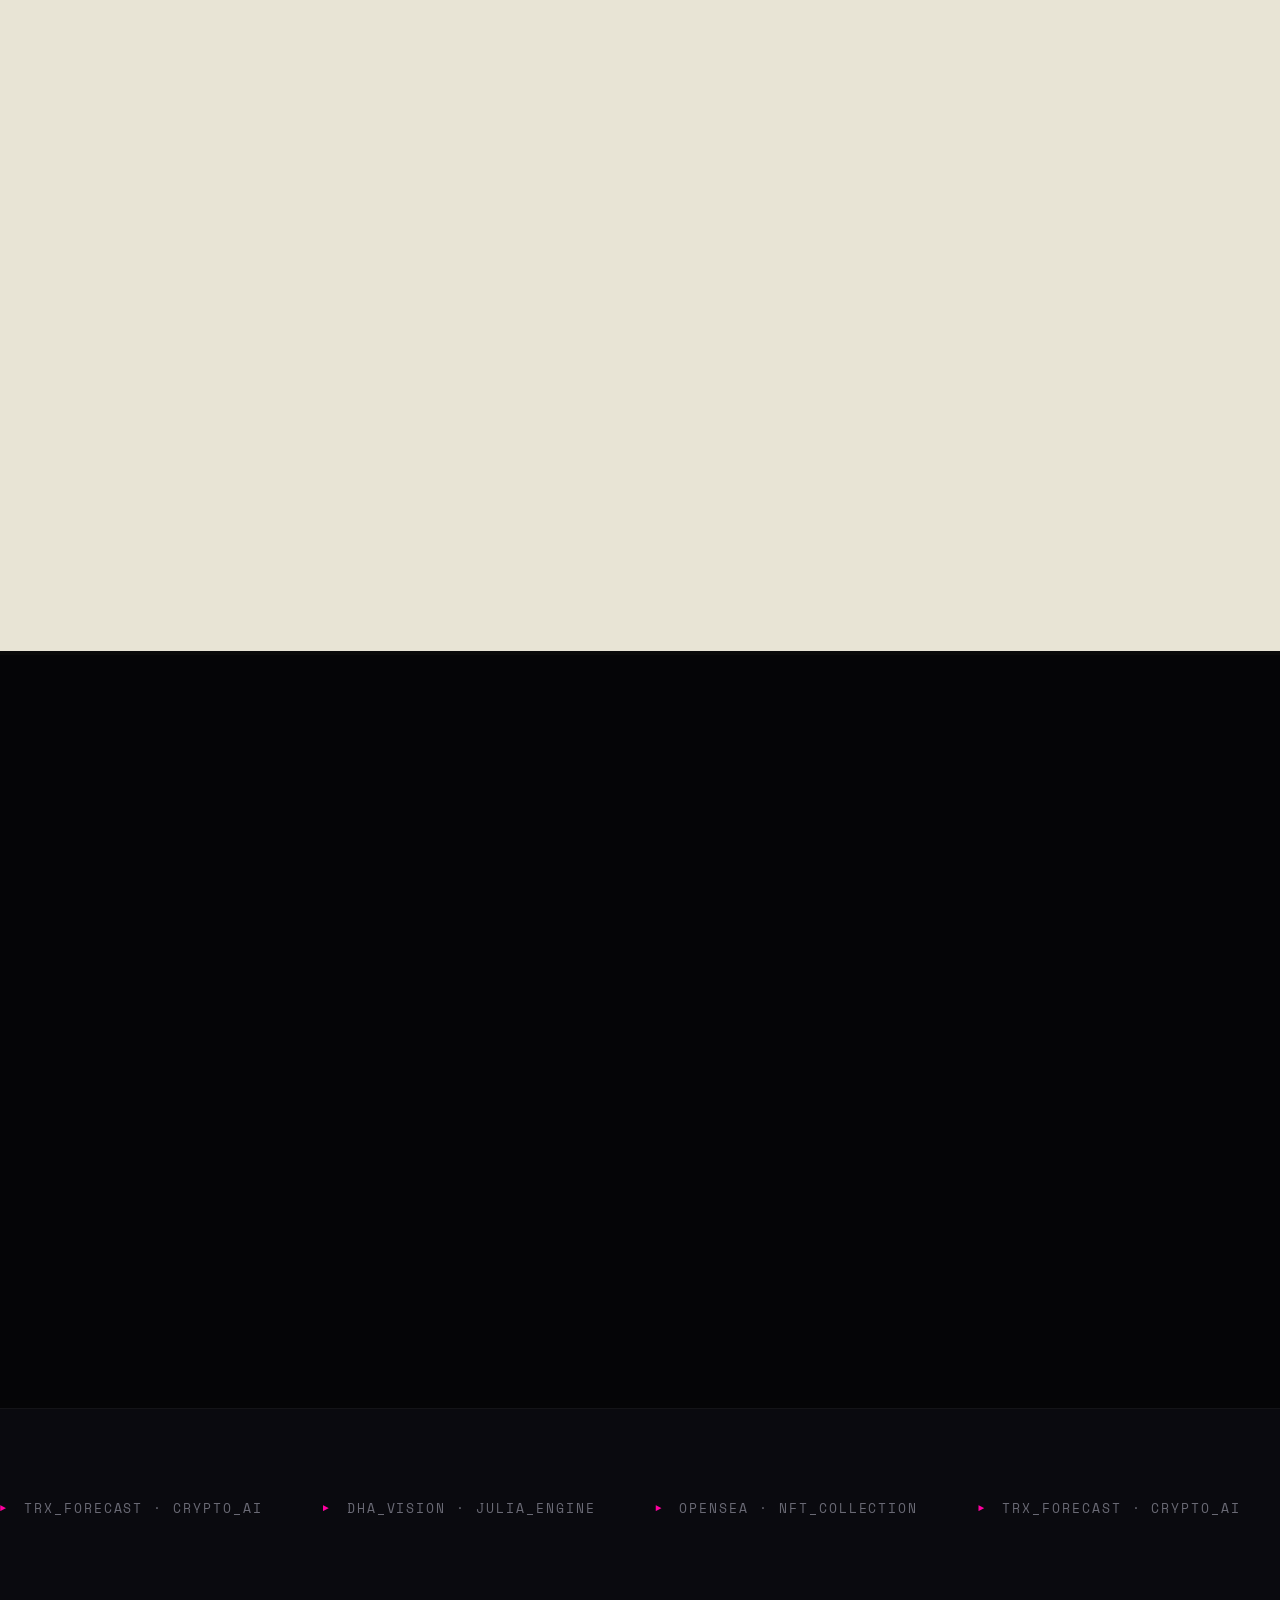
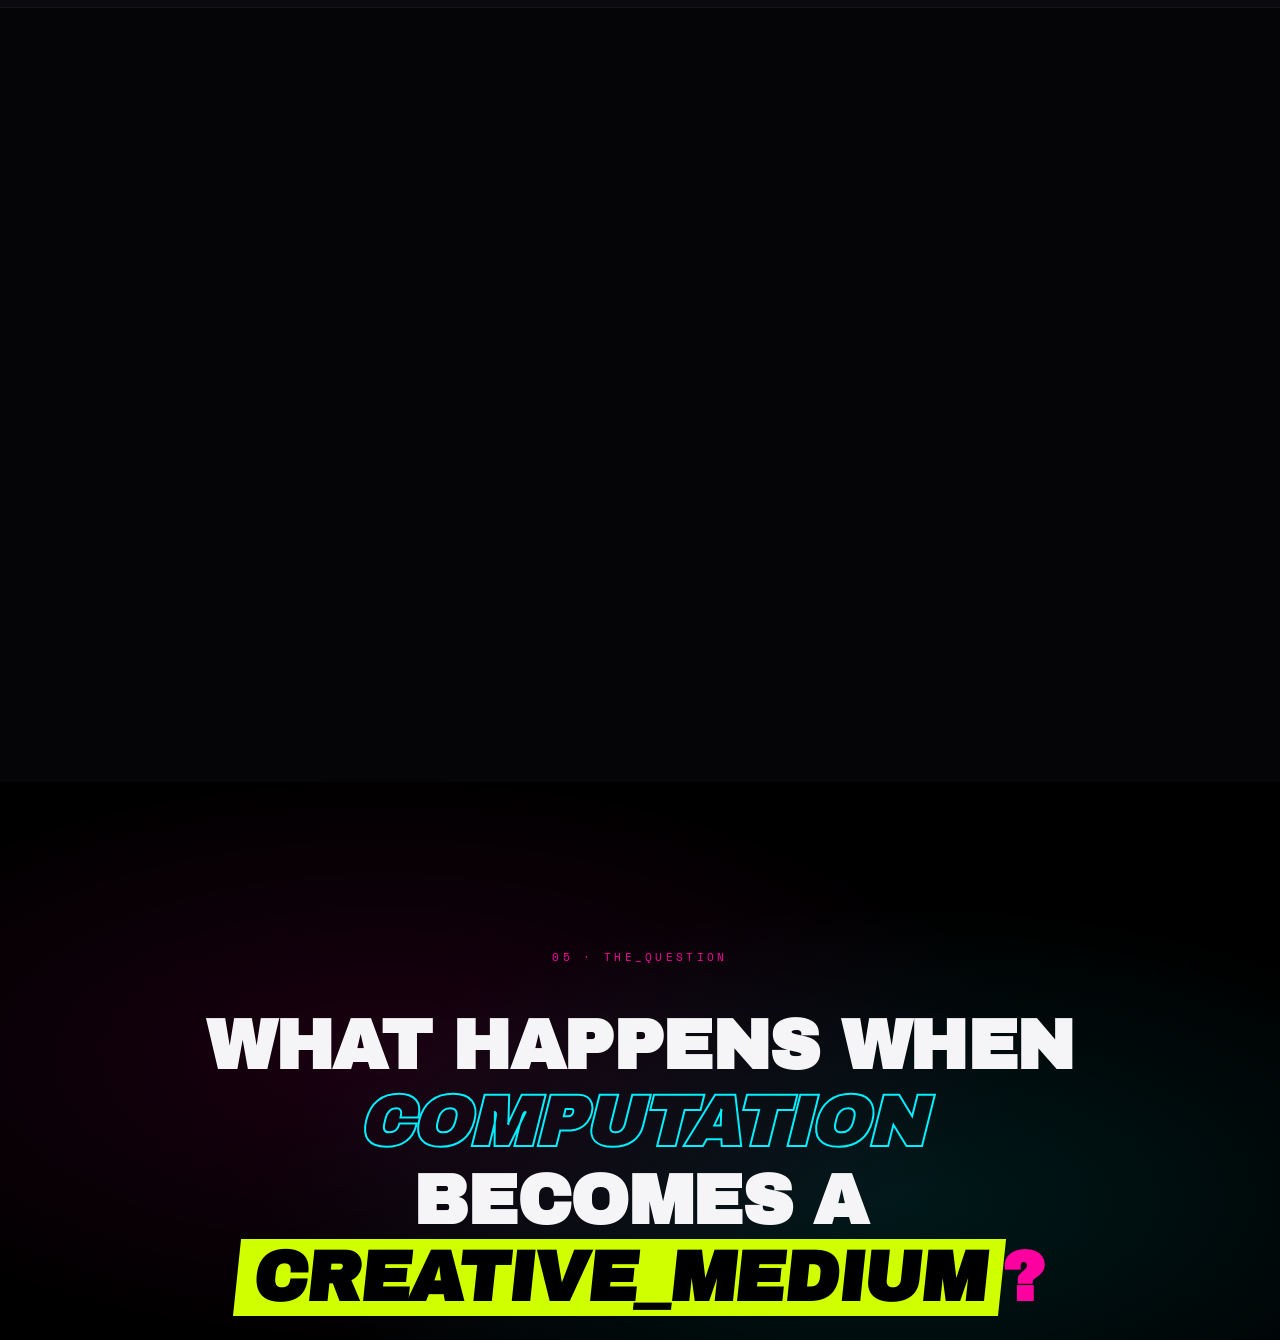
==== commit 937e89be: "Change YouTube handle to @DigitalHanaArts Updated YouTube handle in the terminal print statement." ====
--- a/index.html
+++ b/index.html
@@ -978,6 +978,8 @@
 					<a href="https://digitalhanaarts.github.io/dha-cn/">[中文]</a>
 				
 					<a href="https://digitalhanaarts.github.io/dha-ru/">[Русский]</a>
+
+					<a href="https://digitalhanaarts.github.io/dha-br/">[Português]</a>
 				
 					<a href="https://digitalhanaarts.github.io/dha-jp/">[日本語]</a>
 
@@ -1763,7 +1765,7 @@
                         Terminal.print('telegram:  @DIGITALHANAARTS2', 't-info');
                         Terminal.print('x:         @DigitalHanaArts', 't-info');
                         Terminal.print('facebook:  DIGITAL.HANA.ARTS', 't-info');
-                        Terminal.print('youtube:   @hanabavarchi3926', 't-info');
+                        Terminal.print('youtube:   @DigitalHanaArts', 't-info');
                     },
                     matrix: function () {
                         const on = Matrix.toggle();
